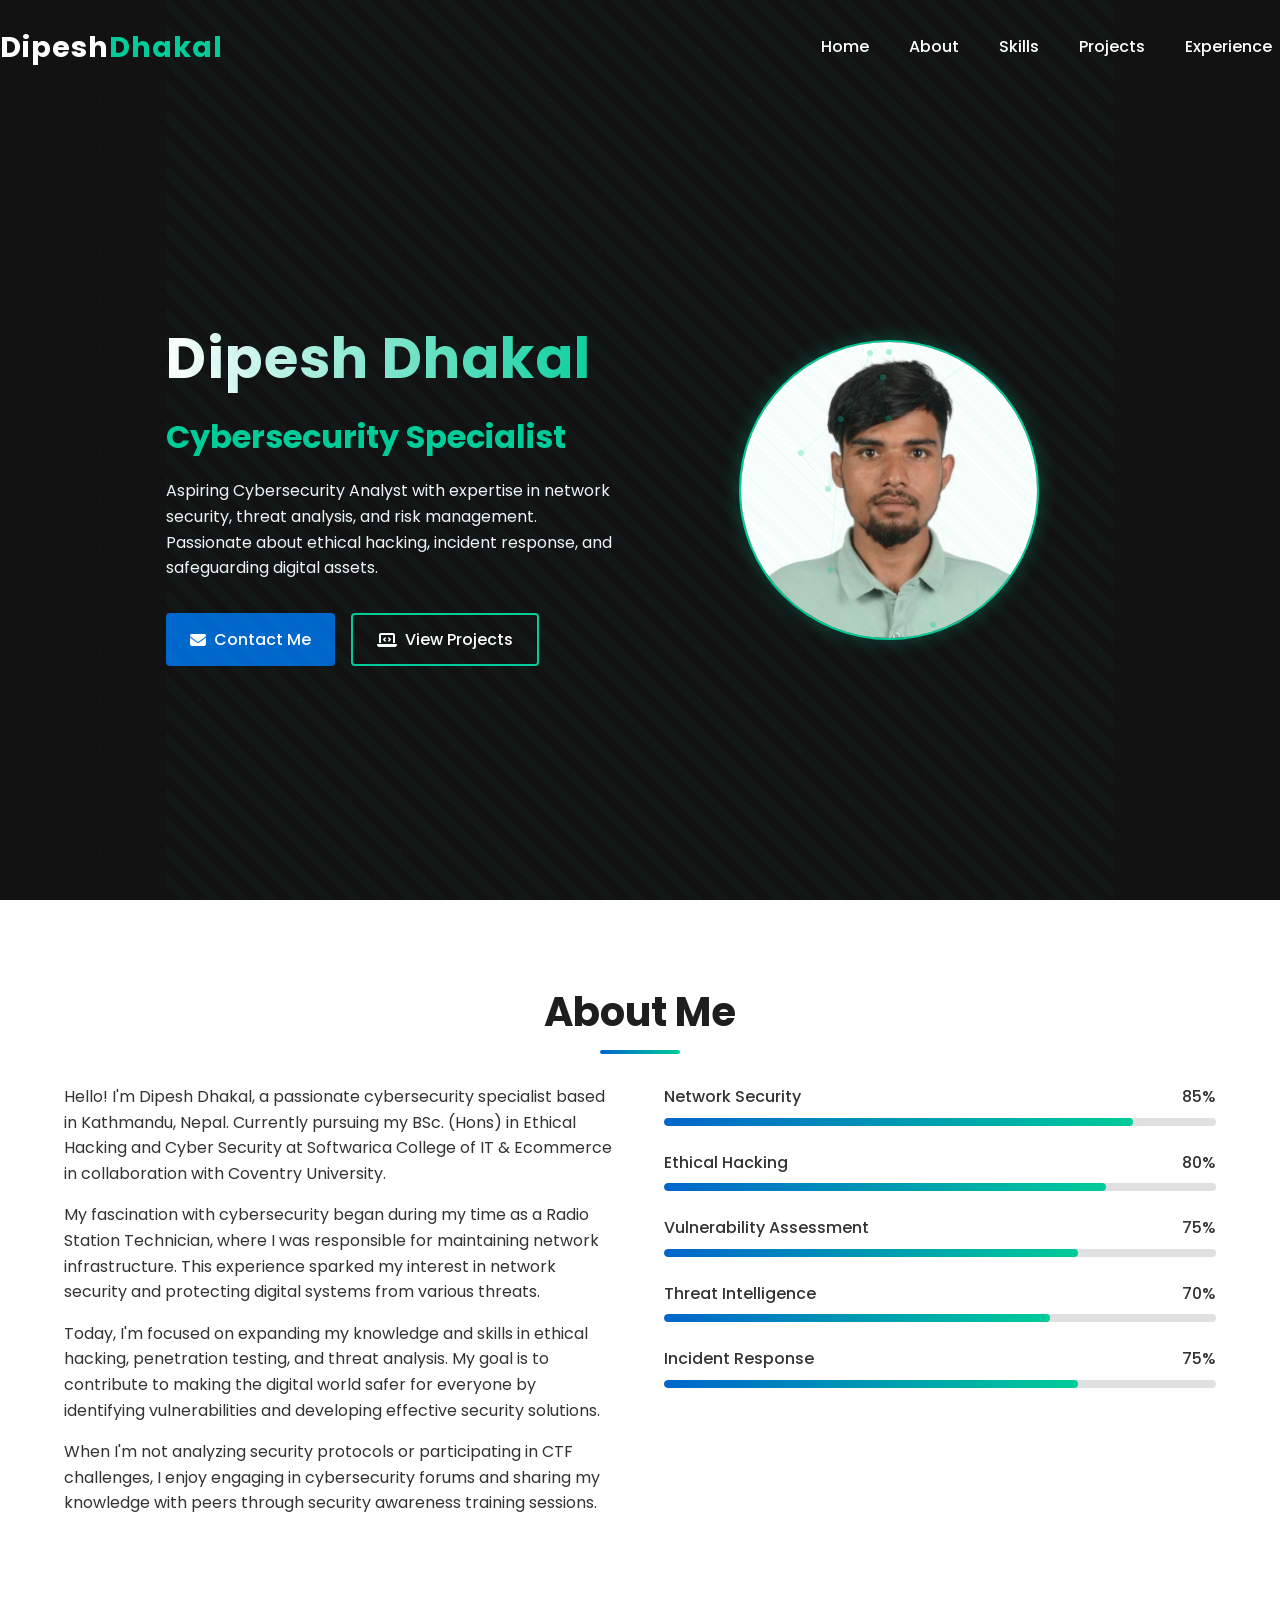
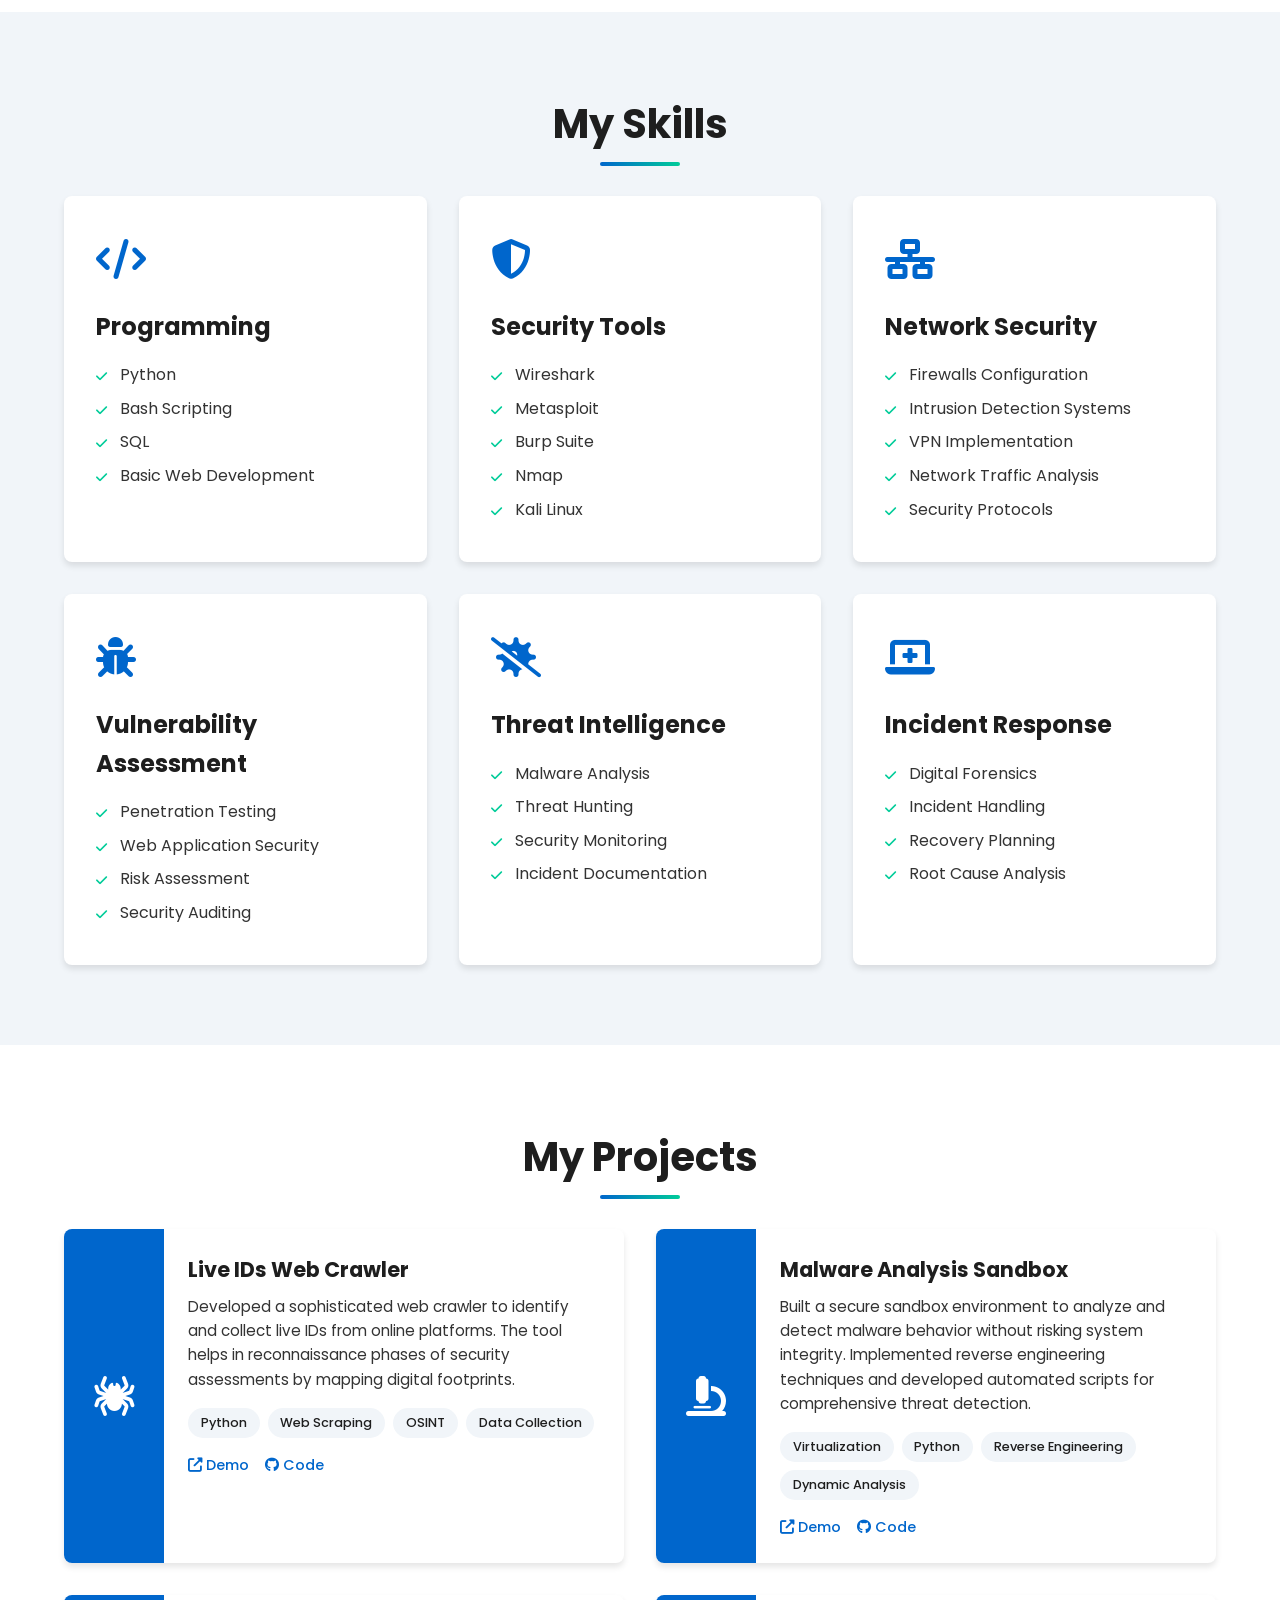
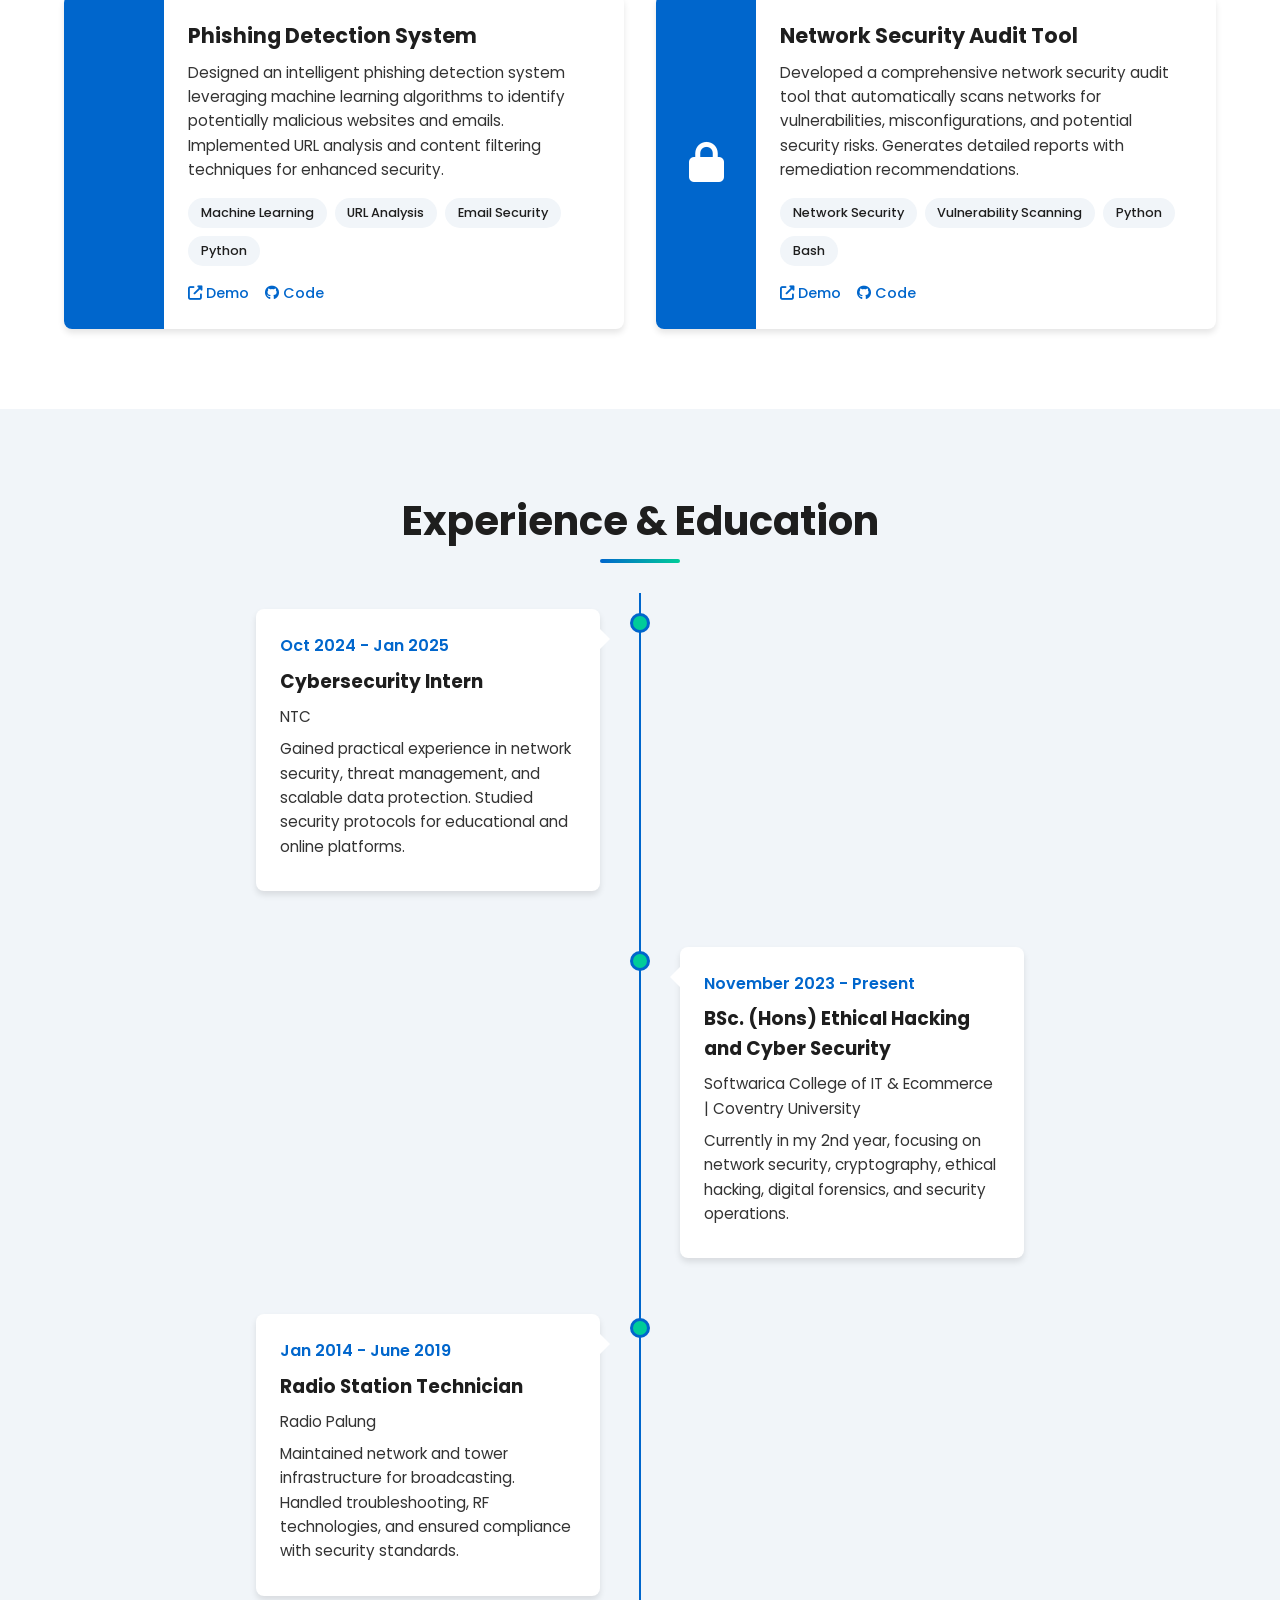
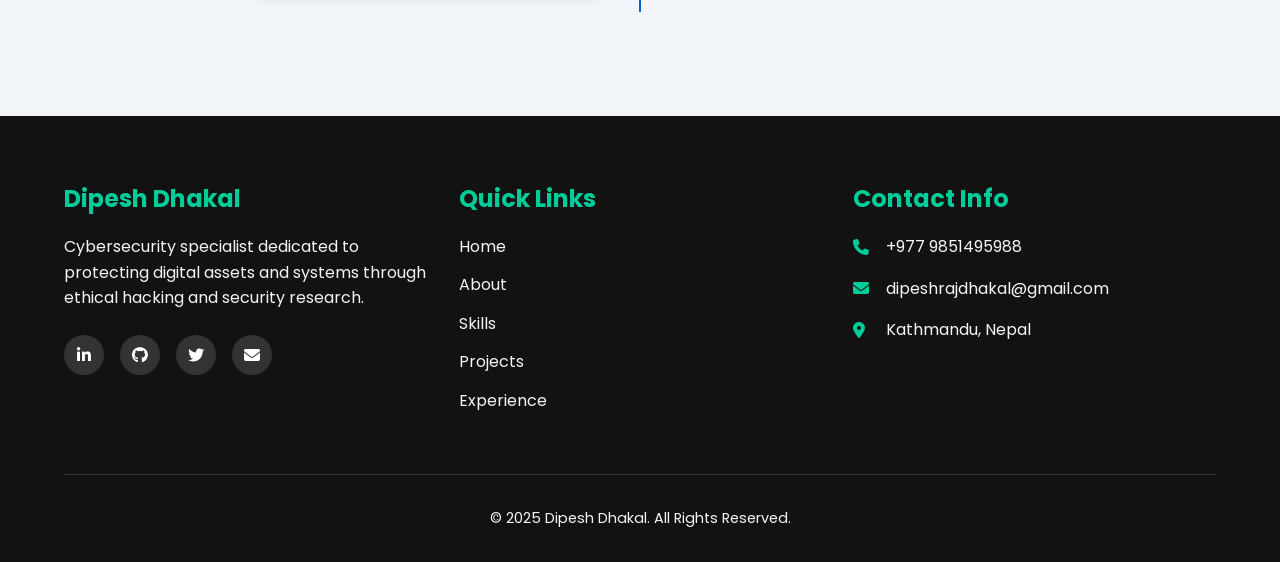
==== index.html @ 52023c2b "Update index.html" ====
<!DOCTYPE html>
<html lang="en">
<head>
    <meta charset="UTF-8">
    <meta name="viewport" content="width=device-width, initial-scale=1.0">
    <title>Dipesh Dhakal | Cybersecurity Specialist</title>
    <link rel="stylesheet" href="https://cdnjs.cloudflare.com/ajax/libs/font-awesome/6.4.0/css/all.min.css">
    <link rel="stylesheet" href="css/style.css">
    <link rel="icon"href="#" type="image/x-icon">
</head>
<body>
<header id="home">
    <div class="cyber-pattern"></div>
    <div class="container">
        <nav>
            <div class="logo">Dipesh<span>Dhakal</span></div>
            <div class="nav-links">
                <a href="#home">Home</a>
                <a href="#about">About</a>
                <a href="#skills">Skills</a>
                <a href="#projects">Projects</a>
                <a href="#experience">Experience</a>

            </div>
            <div class="hamburger">
                <i class="fas fa-bars"></i>
            </div>
        </nav>

        <div class="hero">
            <div class="hero-content">
                <h1 class="hero-title">Dipesh Dhakal</h1>
                <h2 class="hero-subtitle">Cybersecurity Specialist</h2>
                <p class="hero-text">Aspiring Cybersecurity Analyst with expertise in network security, threat analysis, and risk management. Passionate about ethical hacking, incident response, and safeguarding digital assets.</p>
                <div class="cta-buttons">
                    <a href="#contact" class="btn btn-primary">
                        <i class="fas fa-envelope"></i> Contact Me
                    </a>
                    <a href="#projects" class="btn btn-outline">
                        <i class="fas fa-laptop-code"></i> View Projects
                    </a>
                </div>
            </div>

            <div class="hero-image">
                <div class="profile-container">
                    <img src="/image/profile1.jpg" alt="Dipesh Dhakal" class="profile-img">
                    <div class="network-overlay"></div>
                </div>
            </div>
                    <div class="network-overlay"></div>
                </div>
            </div>
        </div>
    </div>
</header>

<section id="about">
    <div class="container">
        <h2 class="section-title">About Me</h2>

        <div class="about-content">
            <div class="about-text">
                <p>Hello! I'm Dipesh Dhakal, a passionate cybersecurity specialist based in Kathmandu, Nepal. Currently pursuing my BSc. (Hons) in Ethical Hacking and Cyber Security at Softwarica College of IT & Ecommerce in collaboration with Coventry University.</p>

                <p>My fascination with cybersecurity began during my time as a Radio Station Technician, where I was responsible for maintaining network infrastructure. This experience sparked my interest in network security and protecting digital systems from various threats.</p>

                <p>Today, I'm focused on expanding my knowledge and skills in ethical hacking, penetration testing, and threat analysis. My goal is to contribute to making the digital world safer for everyone by identifying vulnerabilities and developing effective security solutions.</p>

                <p>When I'm not analyzing security protocols or participating in CTF challenges, I enjoy engaging in cybersecurity forums and sharing my knowledge with peers through security awareness training sessions.</p>
            </div>

            <div class="about-stats">
                <div class="stat-item">
                    <div class="stat-title">
                        <span class="stat-name">Network Security</span>
                        <span class="stat-percentage">85%</span>
                    </div>
                    <div class="progress-bar">
                        <div class="progress" style="width: 85%;"></div>
                    </div>
                </div>

                <div class="stat-item">
                    <div class="stat-title">
                        <span class="stat-name">Ethical Hacking</span>
                        <span class="stat-percentage">80%</span>
                    </div>
                    <div class="progress-bar">
                        <div class="progress" style="width: 80%;"></div>
                    </div>
                </div>

                <div class="stat-item">
                    <div class="stat-title">
                        <span class="stat-name">Vulnerability Assessment</span>
                        <span class="stat-percentage">75%</span>
                    </div>
                    <div class="progress-bar">
                        <div class="progress" style="width: 75%;"></div>
                    </div>
                </div>

                <div class="stat-item">
                    <div class="stat-title">
                        <span class="stat-name">Threat Intelligence</span>
                        <span class="stat-percentage">70%</span>
                    </div>
                    <div class="progress-bar">
                        <div class="progress" style="width: 70%;"></div>
                    </div>
                </div>

                <div class="stat-item">
                    <div class="stat-title">
                        <span class="stat-name">Incident Response</span>
                        <span class="stat-percentage">75%</span>
                    </div>
                    <div class="progress-bar">
                        <div class="progress" style="width: 75%;"></div>
                    </div>
                </div>
            </div>
        </div>
    </div>
</section>

<section id="skills" style="background-color: #f1f5f9;">
    <div class="container">
        <h2 class="section-title">My Skills</h2>

        <div class="skills-container">
            <div class="skill-card">
                <div class="skill-icon">
                    <i class="fas fa-code"></i>
                </div>
                <h3 class="skill-title">Programming</h3>
                <ul class="skill-list">
                    <li>Python</li>
                    <li>Bash Scripting</li>
                    <li>SQL</li>
                    <li>Basic Web Development</li>
                </ul>
            </div>

            <div class="skill-card">
                <div class="skill-icon">
                    <i class="fas fa-shield-alt"></i>
                </div>
                <h3 class="skill-title">Security Tools</h3>
                <ul class="skill-list">
                    <li>Wireshark</li>
                    <li>Metasploit</li>
                    <li>Burp Suite</li>
                    <li>Nmap</li>
                    <li>Kali Linux</li>
                </ul>
            </div>

            <div class="skill-card">
                <div class="skill-icon">
                    <i class="fas fa-network-wired"></i>
                </div>
                <h3 class="skill-title">Network Security</h3>
                <ul class="skill-list">
                    <li>Firewalls Configuration</li>
                    <li>Intrusion Detection Systems</li>
                    <li>VPN Implementation</li>
                    <li>Network Traffic Analysis</li>
                    <li>Security Protocols</li>
                </ul>
            </div>

            <div class="skill-card">
                <div class="skill-icon">
                    <i class="fas fa-bug"></i>
                </div>
                <h3 class="skill-title">Vulnerability Assessment</h3>
                <ul class="skill-list">
                    <li>Penetration Testing</li>
                    <li>Web Application Security</li>
                    <li>Risk Assessment</li>
                    <li>Security Auditing</li>
                </ul>
            </div>

            <div class="skill-card">
                <div class="skill-icon">
                    <i class="fas fa-virus-slash"></i>
                </div>
                <h3 class="skill-title">Threat Intelligence</h3>
                <ul class="skill-list">
                    <li>Malware Analysis</li>
                    <li>Threat Hunting</li>
                    <li>Security Monitoring</li>
                    <li>Incident Documentation</li>
                </ul>
            </div>

            <div class="skill-card">
                <div class="skill-icon">
                    <i class="fas fa-laptop-medical"></i>
                </div>
                <h3 class="skill-title">Incident Response</h3>
                <ul class="skill-list">
                    <li>Digital Forensics</li>
                    <li>Incident Handling</li>
                    <li>Recovery Planning</li>
                    <li>Root Cause Analysis</li>
                </ul>
            </div>
        </div>
    </div>
</section>

<section id="projects">
    <div class="container">
        <h2 class="section-title">My Projects</h2>

        <div class="projects-container">
            <div class="project-card">
                <div class="project-image">
                    <i class="fas fa-spider"></i>
                </div>
                <div class="project-content">
                    <h3 class="project-title">Live IDs Web Crawler</h3>
                    <p class="project-description">Developed a sophisticated web crawler to identify and collect live IDs from online platforms. The tool helps in reconnaissance phases of security assessments by mapping digital footprints.</p>
                    <div class="project-tags">
                        <span class="tag">Python</span>
                        <span class="tag">Web Scraping</span>
                        <span class="tag">OSINT</span>
                        <span class="tag">Data Collection</span>
                    </div>
                    <div class="project-links">
                        <a href="#" class="project-link">
                            <i class="fas fa-external-link-alt"></i> Demo
                        </a>
                        <a href="#" class="project-link">
                            <i class="fab fa-github"></i> Code
                        </a>
                    </div>
                </div>
            </div>

            <div class="project-card">
                <div class="project-image">
                    <i class="fas fa-microscope"></i>
                </div>
                <div class="project-content">
                    <h3 class="project-title">Malware Analysis Sandbox</h3>
                    <p class="project-description">Built a secure sandbox environment to analyze and detect malware behavior without risking system integrity. Implemented reverse engineering techniques and developed automated scripts for comprehensive threat detection.</p>
                    <div class="project-tags">
                        <span class="tag">Virtualization</span>
                        <span class="tag">Python</span>
                        <span class="tag">Reverse Engineering</span>
                        <span class="tag">Dynamic Analysis</span>
                    </div>
                    <div class="project-links">
                        <a href="#" class="project-link">
                            <i class="fas fa-external-link-alt"></i> Demo
                        </a>
                        <a href="#" class="project-link">
                            <i class="fab fa-github"></i> Code
                        </a>
                    </div>
                </div>
            </div>

            <div class="project-card">
                <div class="project-image">
                    <i class="fas fa-fishing-hook"></i>
                </div>
                <div class="project-content">
                    <h3 class="project-title">Phishing Detection System</h3>
                    <p class="project-description">Designed an intelligent phishing detection system leveraging machine learning algorithms to identify potentially malicious websites and emails. Implemented URL analysis and content filtering techniques for enhanced security.</p>
                    <div class="project-tags">
                        <span class="tag">Machine Learning</span>
                        <span class="tag">URL Analysis</span>
                        <span class="tag">Email Security</span>
                        <span class="tag">Python</span>
                    </div>
                    <div class="project-links">
                        <a href="#" class="project-link">
                            <i class="fas fa-external-link-alt"></i> Demo
                        </a>
                        <a href="#" class="project-link">
                            <i class="fab fa-github"></i> Code
                        </a>
                    </div>
                </div>
            </div>

            <div class="project-card">
                <div class="project-image">
                    <i class="fas fa-lock"></i>
                </div>
                <div class="project-content">
                    <h3 class="project-title">Network Security Audit Tool</h3>
                    <p class="project-description">Developed a comprehensive network security audit tool that automatically scans networks for vulnerabilities, misconfigurations, and potential security risks. Generates detailed reports with remediation recommendations.</p>
                    <div class="project-tags">
                        <span class="tag">Network Security</span>
                        <span class="tag">Vulnerability Scanning</span>
                        <span class="tag">Python</span>
                        <span class="tag">Bash</span>
                    </div>
                    <div class="project-links">
                        <a href="#" class="project-link">
                            <i class="fas fa-external-link-alt"></i> Demo
                        </a>
                        <a href="#" class="project-link">
                            <i class="fab fa-github"></i> Code
                        </a>
                    </div>
                </div>
            </div>
        </div>
    </div>
</section>

<section id="experience" style="background-color: #f1f5f9;">
    <div class="container">
        <h2 class="section-title">Experience & Education</h2>

        <div class="timeline">
            <div class="timeline-item">
                <div class="timeline-dot"></div>
                <div class="timeline-content">
                    <div class="timeline-date">Oct 2024 - Jan 2025</div>
                    <h3 class="timeline-title">Cybersecurity Intern</h3>
                    <p class="timeline-description">NTC</p>
                    <p class="timeline-description">Gained practical experience in network security, threat management, and scalable data protection. Studied security protocols for educational and online platforms.</p>
                </div>
            </div>

            <div class="timeline-item">
                <div class="timeline-dot"></div>
                <div class="timeline-content">
                    <div class="timeline-date">November 2023 - Present</div>
                    <h3 class="timeline-title">BSc. (Hons) Ethical Hacking and Cyber Security</h3>
                    <p class="timeline-description">Softwarica College of IT & Ecommerce | Coventry University</p>
                    <p class="timeline-description">Currently in my 2nd year, focusing on network security, cryptography, ethical hacking, digital forensics, and security operations.</p>
                </div>
            </div>

            <div class="timeline-item">
                <div class="timeline-dot"></div>
                <div class="timeline-content">
                    <div class="timeline-date">Jan 2014 - June 2019</div>
                    <h3 class="timeline-title">Radio Station Technician</h3>
                    <p class="timeline-description">Radio Palung</p>
                    <p class="timeline-description">Maintained network and tower infrastructure for broadcasting. Handled troubleshooting, RF technologies, and ensured compliance with security standards.</p>
                </div>
            </div>
        </div>
    </div>
</section>


<footer>
    <div class="container">
        <div class="footer-content">
            <div class="footer-about">
                <h3>Dipesh Dhakal</h3>
                <p>Cybersecurity specialist dedicated to protecting digital assets and systems through ethical hacking and security research.</p>
                <div class="social-links">
                    <a href="https://www.linkedin.com/in/dipeshrajdhakal/" class="social-link" target="_blank">
                        <i class="fab fa-linkedin-in"></i>
                    </a>
                    <a href="https://github.com/R00052931D" class="social-link" target="_blank">
                        <i class="fab fa-github"></i>
                    </a>
                    <a href="https://twitter.com/" class="social-link" target="_blank">
                        <i class="fab fa-twitter"></i>
                    </a>
                    <a href="mailto:dipeshrajdhakal@gmail.com" class="social-link">
                        <i class="fas fa-envelope"></i>
                    </a>
                </div>
            </div>

            <div class="footer-links">
                <h3>Quick Links</h3>
                <ul class="footer-nav-links">
                    <li><a href="#home">Home</a></li>
                    <li><a href="#about">About</a></li>
                    <li><a href="#skills">Skills</a></li>
                    <li><a href="#projects">Projects</a></li>
                    <li><a href="#experience">Experience</a></li>
                </ul>
            </div>

            <div class="footer-contact">
                <h3>Contact Info</h3>
                <ul class="contact-info">
                    <li>
                        <i class="fas fa-phone"></i> +977 9851495988
                    </li>
                    <li>
                        <i class="fas fa-envelope"></i> dipeshrajdhakal@gmail.com
                    </li>
                    <li>
                        <i class="fas fa-map-marker-alt"></i> Kathmandu, Nepal
                    </li>
                </ul>
            </div>
        </div>

        <div class="copyright">
            <p>&copy; 2025 Dipesh Dhakal. All Rights Reserved.</p>
        </div>
    </div>
</footer>

<a href="#home" class="scroll-to-top">
    <i class="fas fa-arrow-up"></i>
</a>

<script src="js/script.js"></script>
</body>
</html>
---- css/style.css ----
/* Global Styles */
@import url('https://fonts.googleapis.com/css2?family=Poppins:wght@300;400;500;600;700&family=Roboto+Mono:wght@400;500&display=swap');

:root {
    --primary-color: #0066cc;
    --secondary-color: #00cc99;
    --accent-color: #ff6600;
    --dark-bg: #121212;
    --dark-grey: #1e1e1e;
    --medium-grey: #333333;
    --light-grey: #f1f5f9;
    --white: #ffffff;
    --text-dark: #333333;
    --text-light: #f1f5f9;
    --shadow: 0 4px 6px rgba(0, 0, 0, 0.1);
    --transition: all 0.3s ease;
}

* {
    margin: 0;
    padding: 0;
    box-sizing: border-box;
}

html {
    scroll-behavior: smooth;
    font-size: 16px;
}

body {
    font-family: 'Poppins', sans-serif;
    line-height: 1.6;
    color: var(--text-dark);
    background-color: var(--white);
}

a {
    text-decoration: none;
    color: inherit;
    transition: var(--transition);
}

ul {
    list-style: none;
}

img {
    max-width: 100%;
    height: auto;
}

.container {
    max-width: 1200px;
    margin: 0 auto;
    padding: 0 1.5rem;
}

.section-title {
    text-align: center;
    font-size: 2.5rem;
    margin-bottom: 2.5rem;
    position: relative;
    color: var(--dark-grey);
}

.section-title::after {
    content: '';
    position: absolute;
    bottom: -10px;
    left: 50%;
    transform: translateX(-50%);
    width: 80px;
    height: 4px;
    background: linear-gradient(to right, var(--primary-color), var(--secondary-color));
    border-radius: 2px;
}

section {
    padding: 5rem 0;
}

/* Header & Navigation */
header {
    position: relative;
    background-color: var(--dark-bg);
    color: var(--white);
    min-height: 100vh;
    display: flex;
    align-items: center;
    overflow: hidden;
}

.cyber-pattern {
    position: absolute;
    top: 0;
    left: 0;
    width: 100%;
    height: 100%;
    background-image:
            radial-gradient(var(--primary-color) 1px, transparent 1px),
            radial-gradient(var(--secondary-color) 1px, transparent 1px);
    background-size: 50px 50px;
    background-position: 0 0, 25px 25px;
    opacity: 0.05;
    z-index: 1;
}

nav {
    display: flex;
    justify-content: space-between;
    align-items: center;
    padding: 1.5rem 0;
    position: absolute;
    top: 0;
    left: 0;
    width: 100%;
    z-index: 10;
}

.logo {
    font-size: 1.8rem;
    font-weight: 700;
    color: var(--white);
    letter-spacing: 1px;
}

.logo span {
    color: var(--secondary-color);
}

.nav-links {
    display: flex;
    gap: 1.5rem;
}

.nav-links a {
    color: var(--white);
    font-weight: 500;
    padding: 0.5rem;
    position: relative;
}

.nav-links a::after {
    content: '';
    position: absolute;
    bottom: 0;
    left: 0;
    width: 0;
    height: 2px;
    background-color: var(--secondary-color);
    transition: width 0.3s ease;
}

.nav-links a:hover::after {
    width: 100%;
}

.hamburger {
    display: none;
    font-size: 1.5rem;
    cursor: pointer;
}

/* Hero Section */
.hero {
    display: flex;
    justify-content: space-between;
    align-items: center;
    height: 100vh;
    padding-top: 80px;
    position: relative;
    z-index: 2;
}

.hero-content {
    flex: 1;
    padding-right: 3rem;
}

.hero-title {
    font-size: 3.5rem;
    margin-bottom: 0.5rem;
    font-weight: 700;
    letter-spacing: 1px;
    background: linear-gradient(to right, var(--white), var(--secondary-color));
    -webkit-background-clip: text;
    background-clip: text;
    color: transparent;
}

.hero-subtitle {
    font-size: 2rem;
    margin-bottom: 1rem;
    color: var(--secondary-color);
}

.hero-text {
    margin-bottom: 2rem;
    max-width: 600px;
    color: var(--light-grey);
}

.cta-buttons {
    display: flex;
    gap: 1rem;
    margin-top: 2rem;
}

.btn {
    display: inline-flex;
    align-items: center;
    padding: 0.75rem 1.5rem;
    border-radius: 4px;
    font-weight: 500;
    cursor: pointer;
    transition: var(--transition);
}

.btn i {
    margin-right: 0.5rem;
}

.btn-primary {
    background-color: var(--primary-color);
    color: var(--white);
    border: none;
}

.btn-primary:hover {
    background-color: #0055aa;
    transform: translateY(-2px);
    box-shadow: var(--shadow);
}

.btn-outline {
    background-color: transparent;
    color: var(--white);
    border: 2px solid var(--secondary-color);
}

.btn-outline:hover {
    background-color: var(--secondary-color);
    color: var(--dark-bg);
    transform: translateY(-2px);
    box-shadow: var(--shadow);
}

.hero-image {
    flex: 1;
    display: flex;
    justify-content: center;
    align-items: center;
}

.profile-container {
    position: relative;
    width: 300px;
    height: 300px;
    border-radius: 50%;
    background-color: var(--medium-grey);
    display: flex;
    justify-content: center;
    align-items: center;
    overflow: hidden;
    border: 2px solid var(--secondary-color);
    box-shadow: 0 0 20px rgba(0, 204, 153, 0.3);
}

.profile-img {
    width: 100%;
    height: 100%;
    object-fit: cover;
}

.network-overlay {
    position: absolute;
    top: 0;
    left: 0;
    width: 100%;
    height: 100%;
    background-image: repeating-linear-gradient(
            45deg,
            transparent,
            transparent 10px,
            rgba(0, 204, 153, 0.1) 10px,
            rgba(0, 204, 153, 0.1) 20px
    );
    opacity: 0.3;
}

/* About Section */
.about-content {
    display: flex;
    flex-wrap: wrap;
    gap: 3rem;
}

.about-text {
    flex: 1;
    min-width: 300px;
}

.about-text p {
    margin-bottom: 1rem;
}

.about-stats {
    flex: 1;
    min-width: 300px;
}

.stat-item {
    margin-bottom: 1.5rem;
}

.stat-title {
    display: flex;
    justify-content: space-between;
    margin-bottom: 0.5rem;
    font-weight: 500;
}

.progress-bar {
    height: 8px;
    background-color: #e0e0e0;
    border-radius: 4px;
    overflow: hidden;
}

.progress {
    height: 100%;
    background: linear-gradient(to right, var(--primary-color), var(--secondary-color));
    border-radius: 4px;
    transition: width 1s ease-in-out;
}

/* Skills Section */
.skills-container {
    display: grid;
    grid-template-columns: repeat(auto-fill, minmax(300px, 1fr));
    gap: 2rem;
}

.skill-card {
    background-color: var(--white);
    padding: 2rem;
    border-radius: 8px;
    box-shadow: var(--shadow);
    transition: var(--transition);
}

.skill-card:hover {
    transform: translateY(-5px);
    box-shadow: 0 8px 15px rgba(0, 0, 0, 0.1);
}

.skill-icon {
    font-size: 2.5rem;
    color: var(--primary-color);
    margin-bottom: 1rem;
}

.skill-title {
    font-size: 1.5rem;
    margin-bottom: 1rem;
    color: var(--dark-grey);
}

.skill-list li {
    margin-bottom: 0.5rem;
    position: relative;
    padding-left: 1.5rem;
}

.skill-list li::before {
    content: "\f00c";
    font-family: 'Font Awesome 5 Free';
    font-weight: 900;
    font-size: 0.8rem;
    color: var(--secondary-color);
    position: absolute;
    left: 0;
    top: 5px;
}

/* Projects Section */
.projects-container {
    display: grid;
    grid-template-columns: repeat(auto-fill, minmax(450px, 1fr));
    gap: 2rem;
}

.project-card {
    background-color: var(--white);
    border-radius: 8px;
    overflow: hidden;
    box-shadow: var(--shadow);
    display: flex;
    transition: var(--transition);
}

.project-card:hover {
    transform: translateY(-5px);
    box-shadow: 0 8px 15px rgba(0, 0, 0, 0.1);
}

.project-image {
    flex: 0 0 100px;
    background-color: var(--primary-color);
    color: var(--white);
    display: flex;
    align-items: center;
    justify-content: center;
    font-size: 2.5rem;
}

.project-content {
    flex: 1;
    padding: 1.5rem;
}

.project-title {
    font-size: 1.3rem;
    margin-bottom: 0.5rem;
    color: var(--dark-grey);
}

.project-description {
    margin-bottom: 1rem;
    font-size: 0.95rem;
}

.project-tags {
    display: flex;
    flex-wrap: wrap;
    gap: 0.5rem;
    margin-bottom: 1rem;
}

.tag {
    background-color: var(--light-grey);
    padding: 0.3rem 0.8rem;
    border-radius: 20px;
    font-size: 0.8rem;
    font-weight: 500;
    color: var(--dark-grey);
}

.project-links {
    display: flex;
    gap: 1rem;
}

.project-link {
    font-weight: 500;
    color: var(--primary-color);
    font-size: 0.9rem;
}

.project-link:hover {
    color: var(--secondary-color);
}

/* Experience & Timeline */
.timeline {
    position: relative;
    max-width: 800px;
    margin: 0 auto;
}

.timeline::before {
    content: '';
    position: absolute;
    width: 2px;
    background-color: var(--primary-color);
    top: 0;
    bottom: 0;
    left: 50%;
    transform: translateX(-50%);
}

.timeline-item {
    padding: 1rem;
    position: relative;
    width: 50%;
    margin-bottom: 1.5rem;
}

.timeline-item:nth-child(odd) {
    left: 0;
    padding-right: 2.5rem;
}

.timeline-item:nth-child(even) {
    left: 50%;
    padding-left: 2.5rem;
}

.timeline-dot {
    position: absolute;
    width: 20px;
    height: 20px;
    border-radius: 50%;
    background-color: var(--secondary-color);
    top: 20px;
    border: 3px solid var(--primary-color);
    z-index: 1;
}

.timeline-item:nth-child(odd) .timeline-dot {
    right: -10px;
}

.timeline-item:nth-child(even) .timeline-dot {
    left: -10px;
}

.timeline-content {
    background-color: var(--white);
    padding: 1.5rem;
    border-radius: 8px;
    box-shadow: var(--shadow);
    position: relative;
}

.timeline-item:nth-child(odd) .timeline-content::after {
    content: '';
    position: absolute;
    right: -10px;
    top: 20px;
    width: 0;
    height: 0;
    border-top: 10px solid transparent;
    border-bottom: 10px solid transparent;
    border-left: 10px solid var(--white);
}

.timeline-item:nth-child(even) .timeline-content::after {
    content: '';
    position: absolute;
    left: -10px;
    top: 20px;
    width: 0;
    height: 0;
    border-top: 10px solid transparent;
    border-bottom: 10px solid transparent;
    border-right: 10px solid var(--white);
}

.timeline-date {
    font-weight: 600;
    color: var(--primary-color);
    margin-bottom: 0.5rem;
}

.timeline-title {
    margin-bottom: 0.5rem;
    color: var(--dark-grey);
}

.timeline-description {
    margin-bottom: 0.5rem;
    font-size: 0.95rem;
}

/* Certificates Section */
.certificate-container {
    display: grid;
    grid-template-columns: repeat(auto-fill, minmax(250px, 1fr));
    gap: 2rem;
}

.certificate-card {
    background-color: var(--white);
    border-radius: 8px;
    padding: 1.5rem;
    box-shadow: var(--shadow);
    text-align: center;
    transition: var(--transition);
}

.certificate-card:hover {
    transform: translateY(-5px);
    box-shadow: 0 8px 15px rgba(0, 0, 0, 0.1);
}

.certificate-image {
    font-size: 3rem;
    color: var(--primary-color);
    margin-bottom: 1rem;
}

.certificate-title {
    font-size: 1.2rem;
    margin-bottom: 0.5rem;
    color: var(--dark-grey);
}

.certificate-issuer {
    font-size: 0.9rem;
    margin-bottom: 0.3rem;
    color: var(--medium-grey);
}

.certificate-date {
    font-size: 0.85rem;
    color: var(--primary-color);
    font-weight: 500;
}

/* Contact Section */
.contact-form {
    max-width: 700px;
    margin: 0 auto;
}

.form-group {
    margin-bottom: 1.5rem;
}

.form-label {
    display: block;
    margin-bottom: 0.5rem;
    font-weight: 500;
}

.form-input {
    width: 100%;
    padding: 0.8rem 1rem;
    border: 1px solid #e0e0e0;
    border-radius: 4px;
    transition: var(--transition);
    font-family: inherit;
}

.form-input:focus {
    outline: none;
    border-color: var(--primary-color);
    box-shadow: 0 0 0 2px rgba(0, 102, 204, 0.2);
}

textarea.form-input {
    min-height: 150px;
    resize: vertical;
}

.btn-submit {
    background-color: var(--primary-color);
    color: var(--white);
    padding: 0.8rem 1.5rem;
    border: none;
    border-radius: 4px;
    font-weight: 500;
    cursor: pointer;
    transition: var(--transition);
    font-family: inherit;
    font-size: 1rem;
    display: block;
    width: 100%;
}

.btn-submit:hover {
    background-color: #0055aa;
    transform: translateY(-2px);
    box-shadow: var(--shadow);
}

/* Footer */
footer {
    background-color: var(--dark-bg);
    color: var(--white);
    padding: 4rem 0 2rem;
}

.footer-content {
    display: flex;
    flex-wrap: wrap;
    justify-content: space-between;
    gap: 2rem;
    margin-bottom: 3rem;
}

.footer-about {
    flex: 1;
    min-width: 250px;
}

.footer-about h3 {
    font-size: 1.5rem;
    margin-bottom: 1rem;
    color: var(--secondary-color);
}

.footer-about p {
    margin-bottom: 1.5rem;
    color: var(--light-grey);
}

.social-links {
    display: flex;
    gap: 1rem;
}

.social-link {
    display: flex;
    align-items: center;
    justify-content: center;
    width: 40px;
    height: 40px;
    background-color: var(--medium-grey);
    border-radius: 50%;
    color: var(--white);
    transition: var(--transition);
}

.social-link:hover {
    background-color: var(--primary-color);
    transform: translateY(-3px);
}

.footer-links {
    flex: 1;
    min-width: 250px;
}

.footer-links h3 {
    font-size: 1.5rem;
    margin-bottom: 1rem;
    color: var(--secondary-color);
}

.footer-nav-links li {
    margin-bottom: 0.8rem;
}

.footer-nav-links a {
    color: var(--light-grey);
    transition: var(--transition);
}

.footer-nav-links a:hover {
    color: var(--secondary-color);
    padding-left: 5px;
}

.footer-contact {
    flex: 1;
    min-width: 250px;
}

.footer-contact h3 {
    font-size: 1.5rem;
    margin-bottom: 1rem;
    color: var(--secondary-color);
}

.contact-info li {
    margin-bottom: 1rem;
    display: flex;
    align-items: center;
    color: var(--light-grey);
}

.contact-info i {
    width: 25px;
    color: var(--secondary-color);
    margin-right: 0.5rem;
}

.copyright {
    text-align: center;
    padding-top: 2rem;
    border-top: 1px solid var(--medium-grey);
    color: var(--light-grey);
    font-size: 0.9rem;
}

/* Scroll to Top Button */
.scroll-to-top {
    position: fixed;
    bottom: 30px;
    right: 30px;
    width: 50px;
    height: 50px;
    background-color: var(--primary-color);
    color: var(--white);
    border-radius: 50%;
    display: flex;
    justify-content: center;
    align-items: center;
    font-size: 1.2rem;
    cursor: pointer;
    z-index: 99;
    opacity: 0;
    visibility: hidden;
    transition: var(--transition);
    box-shadow: 0 2px 10px rgba(0, 0, 0, 0.15);
}

.scroll-to-top.show {
    opacity: 1;
    visibility: visible;
}

.scroll-to-top:hover {
    background-color: var(--secondary-color);
    transform: translateY(-5px);
}

/* Responsive Design */
@media screen and (max-width: 1024px) {
    .hero {
        flex-direction: column;
        text-align: center;
        gap: 3rem;
    }

    .hero-content {
        padding-right: 0;
    }

    .hero-text {
        margin: 0 auto 2rem;
    }

    .cta-buttons {
        justify-content: center;
    }

    .projects-container {
        grid-template-columns: repeat(auto-fill, minmax(350px, 1fr));
    }
}

@media screen and (max-width: 768px) {
    .nav-links {
        display: none;
    }

    .hamburger {
        display: block;
    }

    /* Responsive menu would require JavaScript */

    .timeline::before {
        left: 20px;
    }

    .timeline-item {
        width: 100%;
        padding-left: 50px;
    }

    .timeline-item:nth-child(even) {
        left: 0;
    }

    .timeline-dot {
        left: 10px;
    }

    .timeline-item:nth-child(odd) .timeline-dot {
        right: auto;
        left: 10px;
    }

    .timeline-item:nth-child(even) .timeline-content::after,
    .timeline-item:nth-child(odd) .timeline-content::after {
        left: -10px;
        border-right: 10px solid var(--white);
        border-left: none;
    }
}

@media screen and (max-width: 500px) {
    .section-title {
        font-size: 2rem;
    }

    .hero-title {
        font-size: 2.5rem;
    }

    .hero-subtitle {
        font-size: 1.5rem;
    }

    .projects-container {
        grid-template-columns: 1fr;
    }

    .project-card {
        flex-direction: column;
    }

    .project-image {
        height: 100px;
    }

    .footer-content {
        flex-direction: column;
    }
}
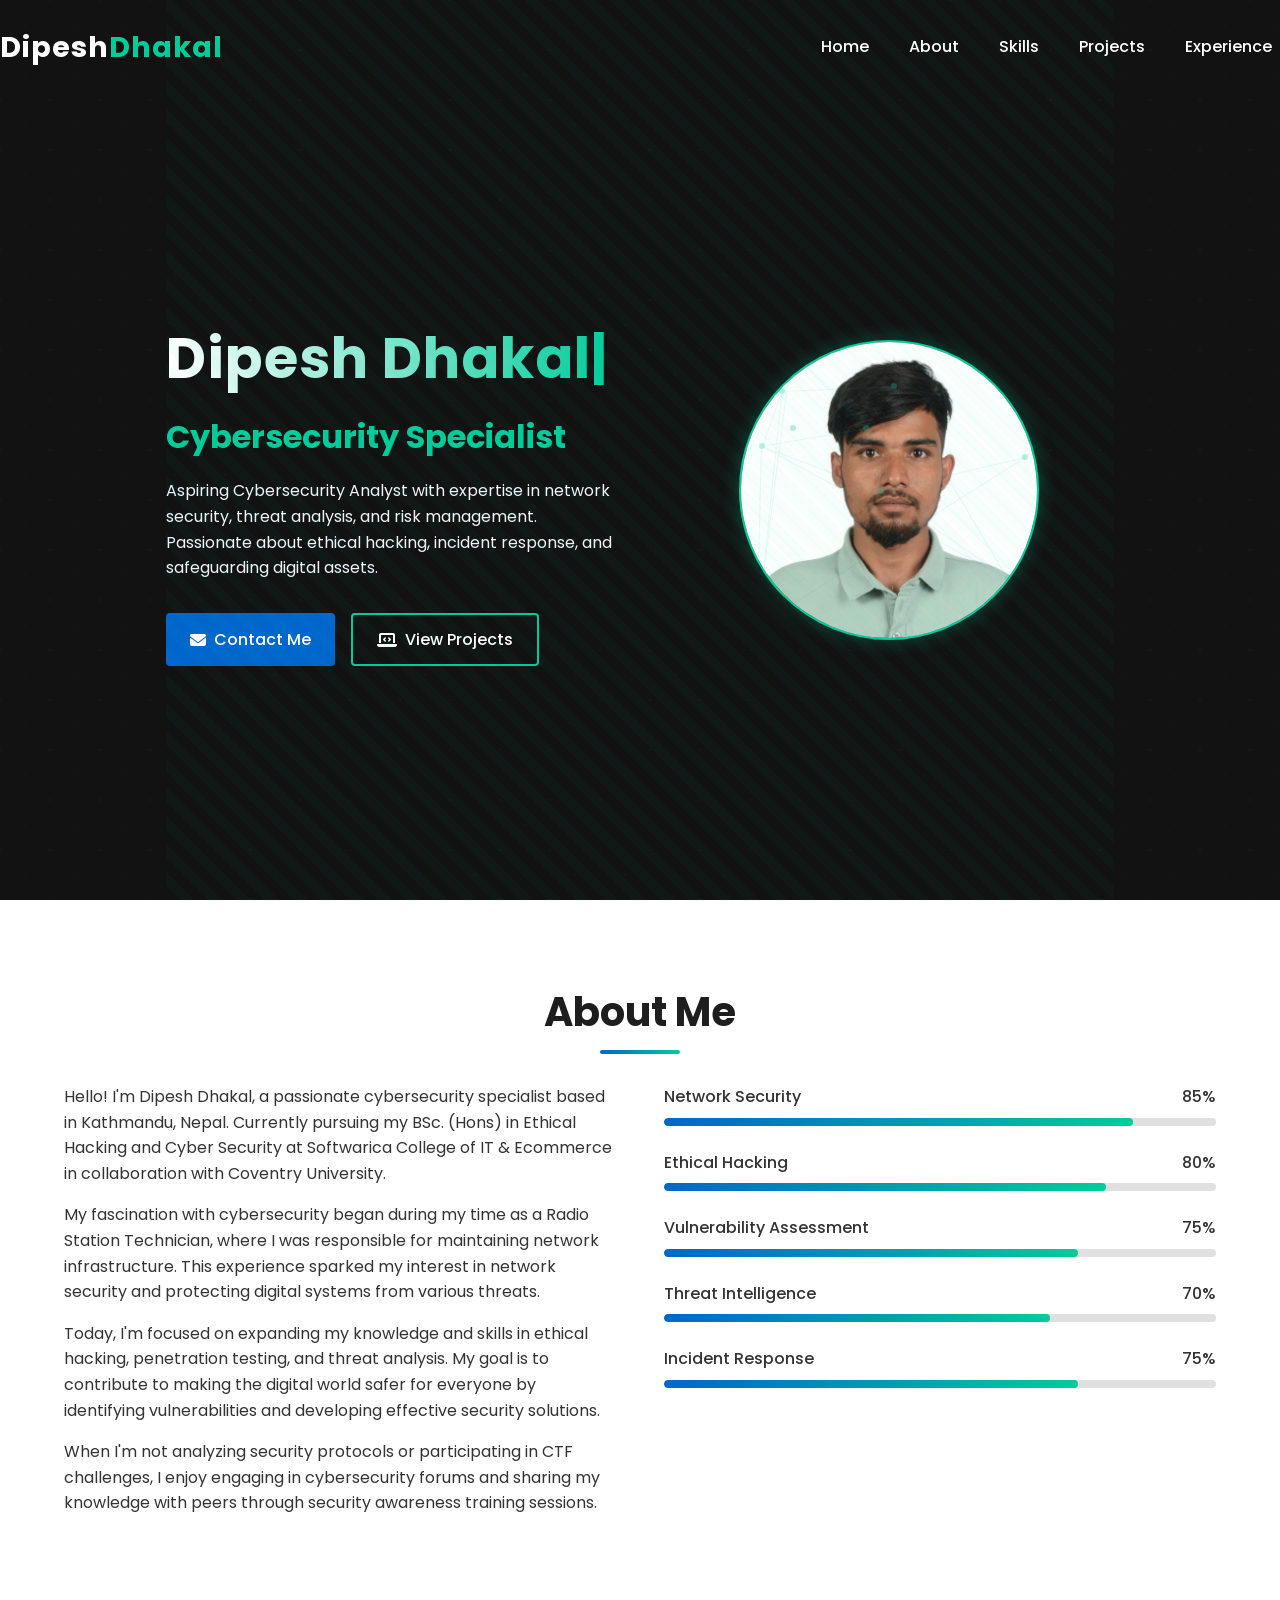
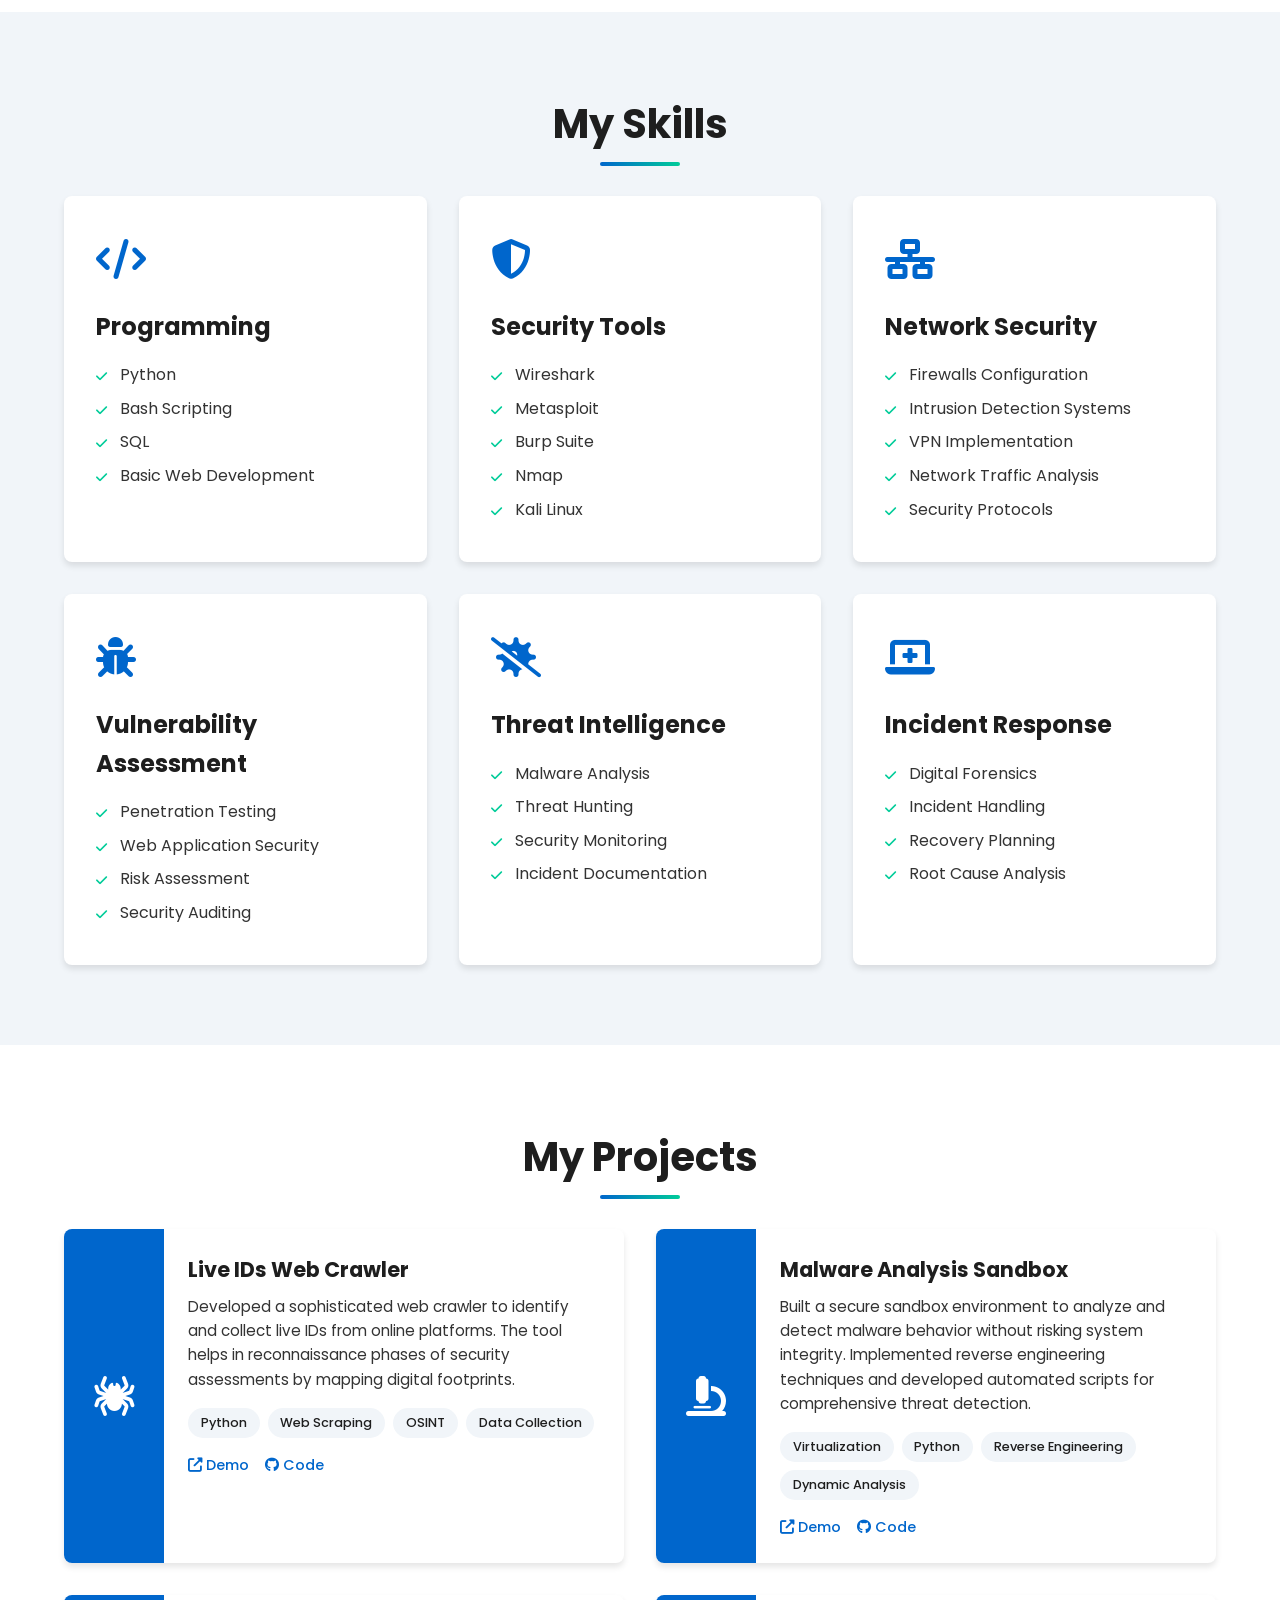
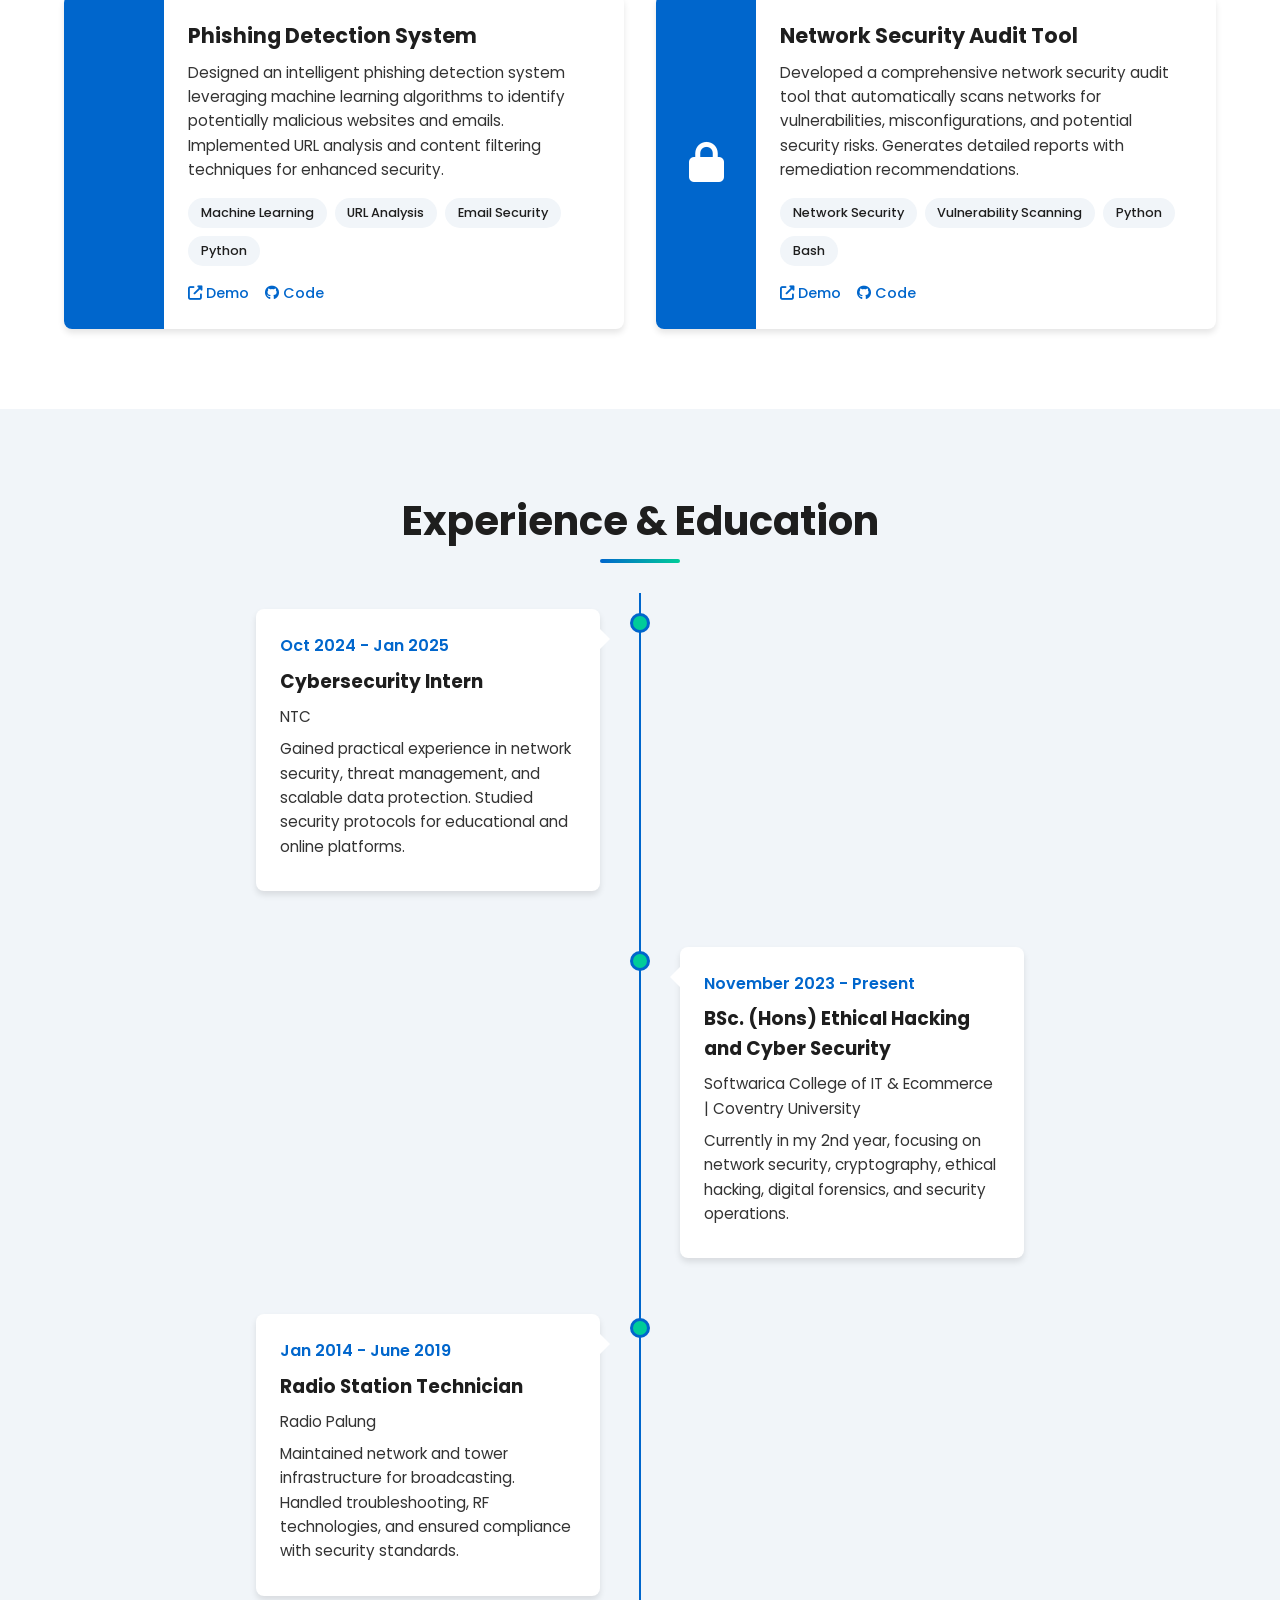
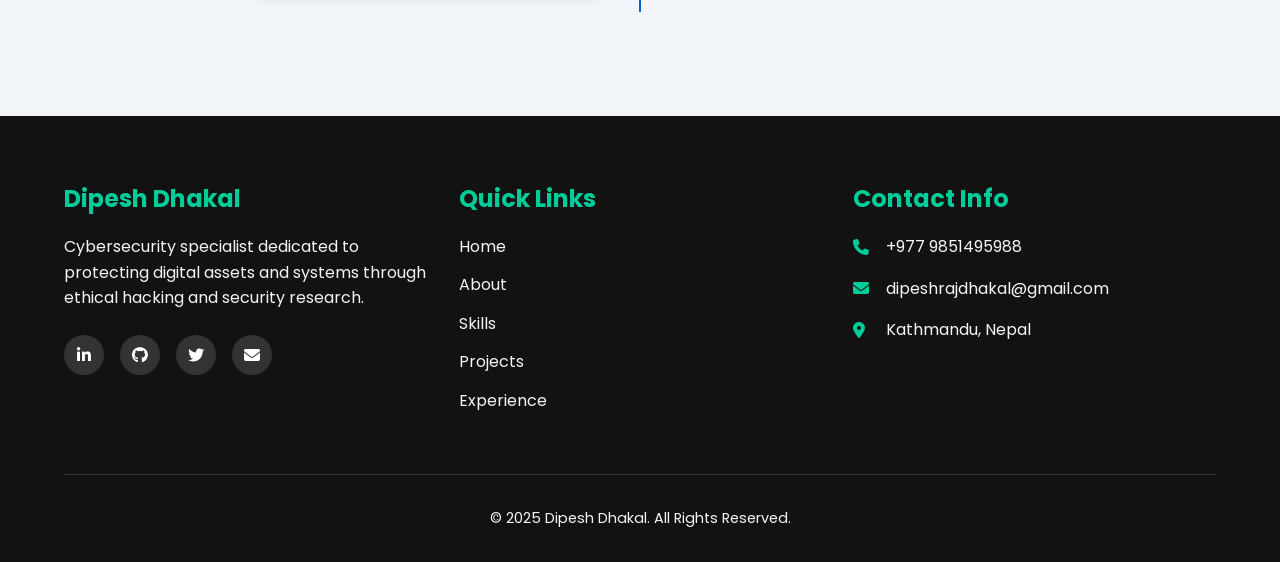
==== commit 7cf2c5e3: "Update index.html" ====
--- a/index.html
+++ b/index.html
@@ -6,7 +6,7 @@
     <title>Dipesh Dhakal | Cybersecurity Specialist</title>
     <link rel="stylesheet" href="https://cdnjs.cloudflare.com/ajax/libs/font-awesome/6.4.0/css/all.min.css">
     <link rel="stylesheet" href="css/style.css">
-    <link rel="icon"href="#" type="image/x-icon">
+    <link rel="icon"href="image/final.ico" type="image/x-icon">
 </head>
 <body>
 <header id="home">
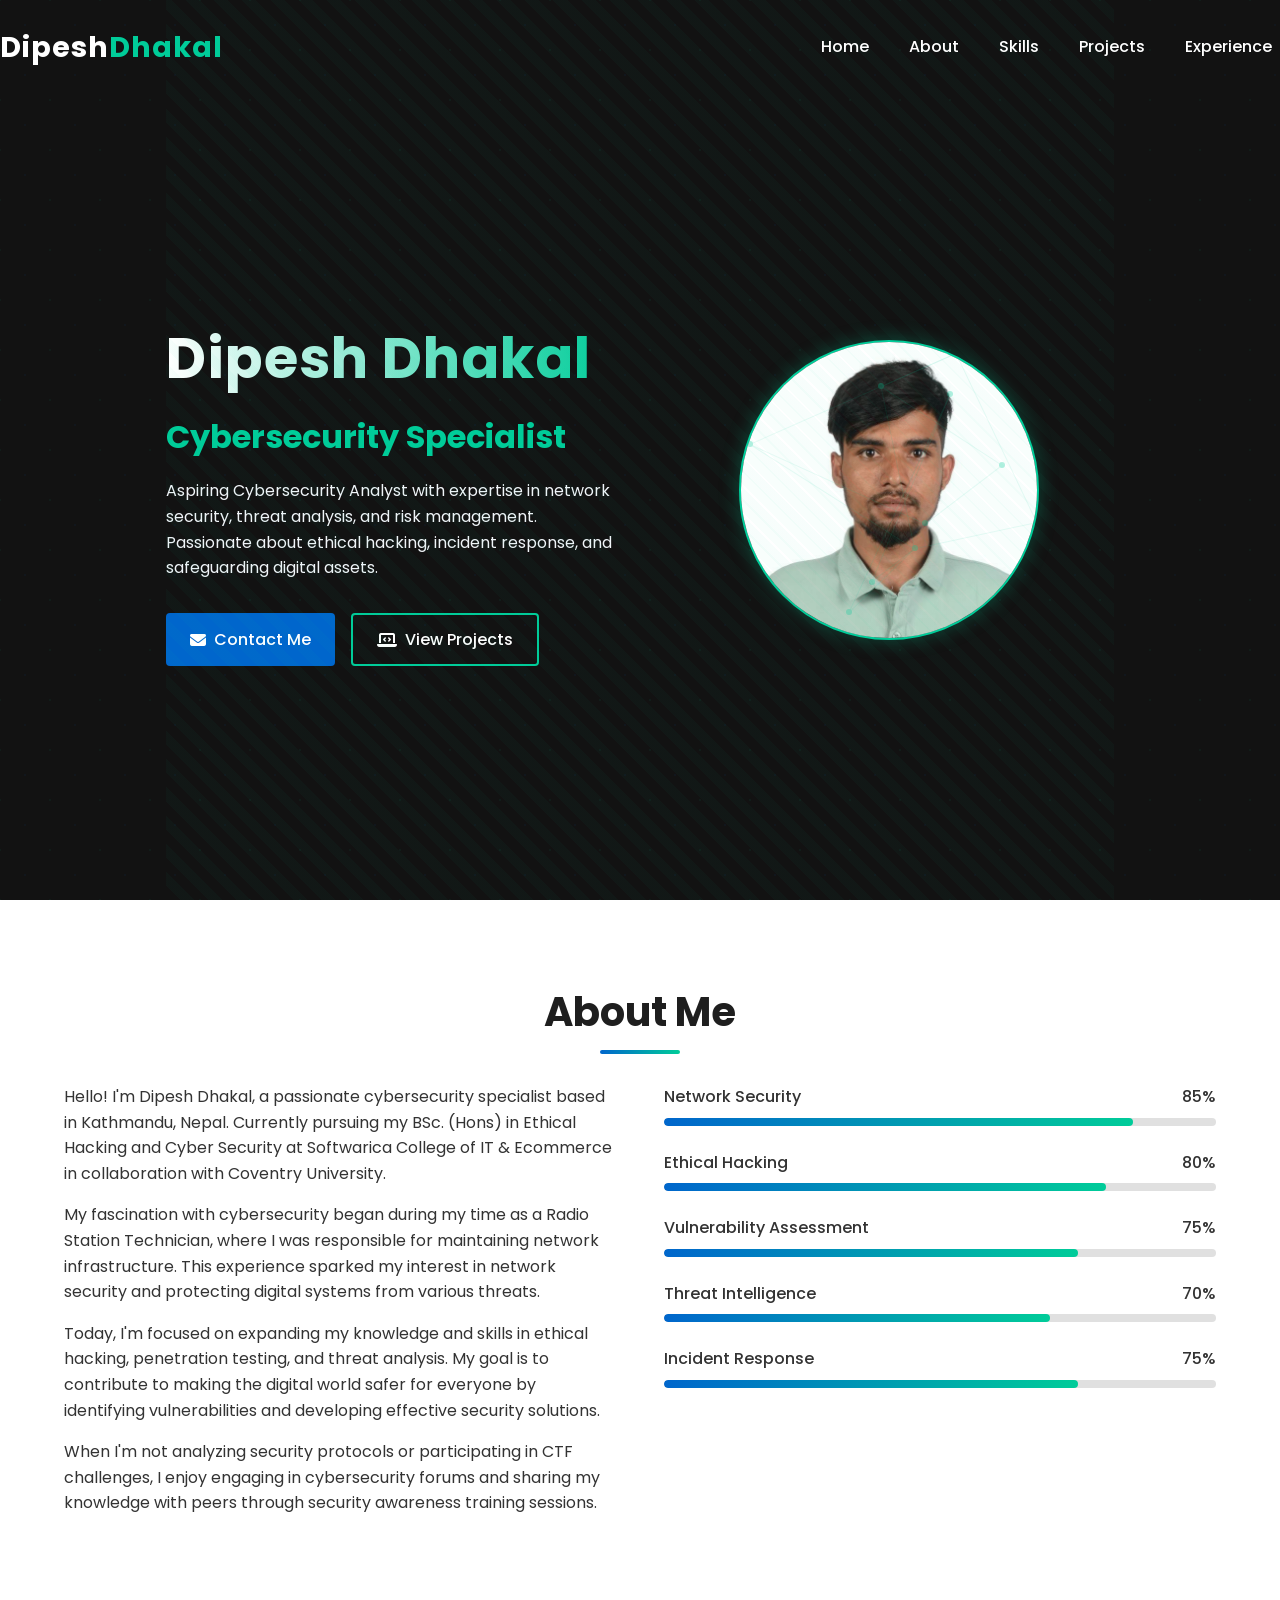
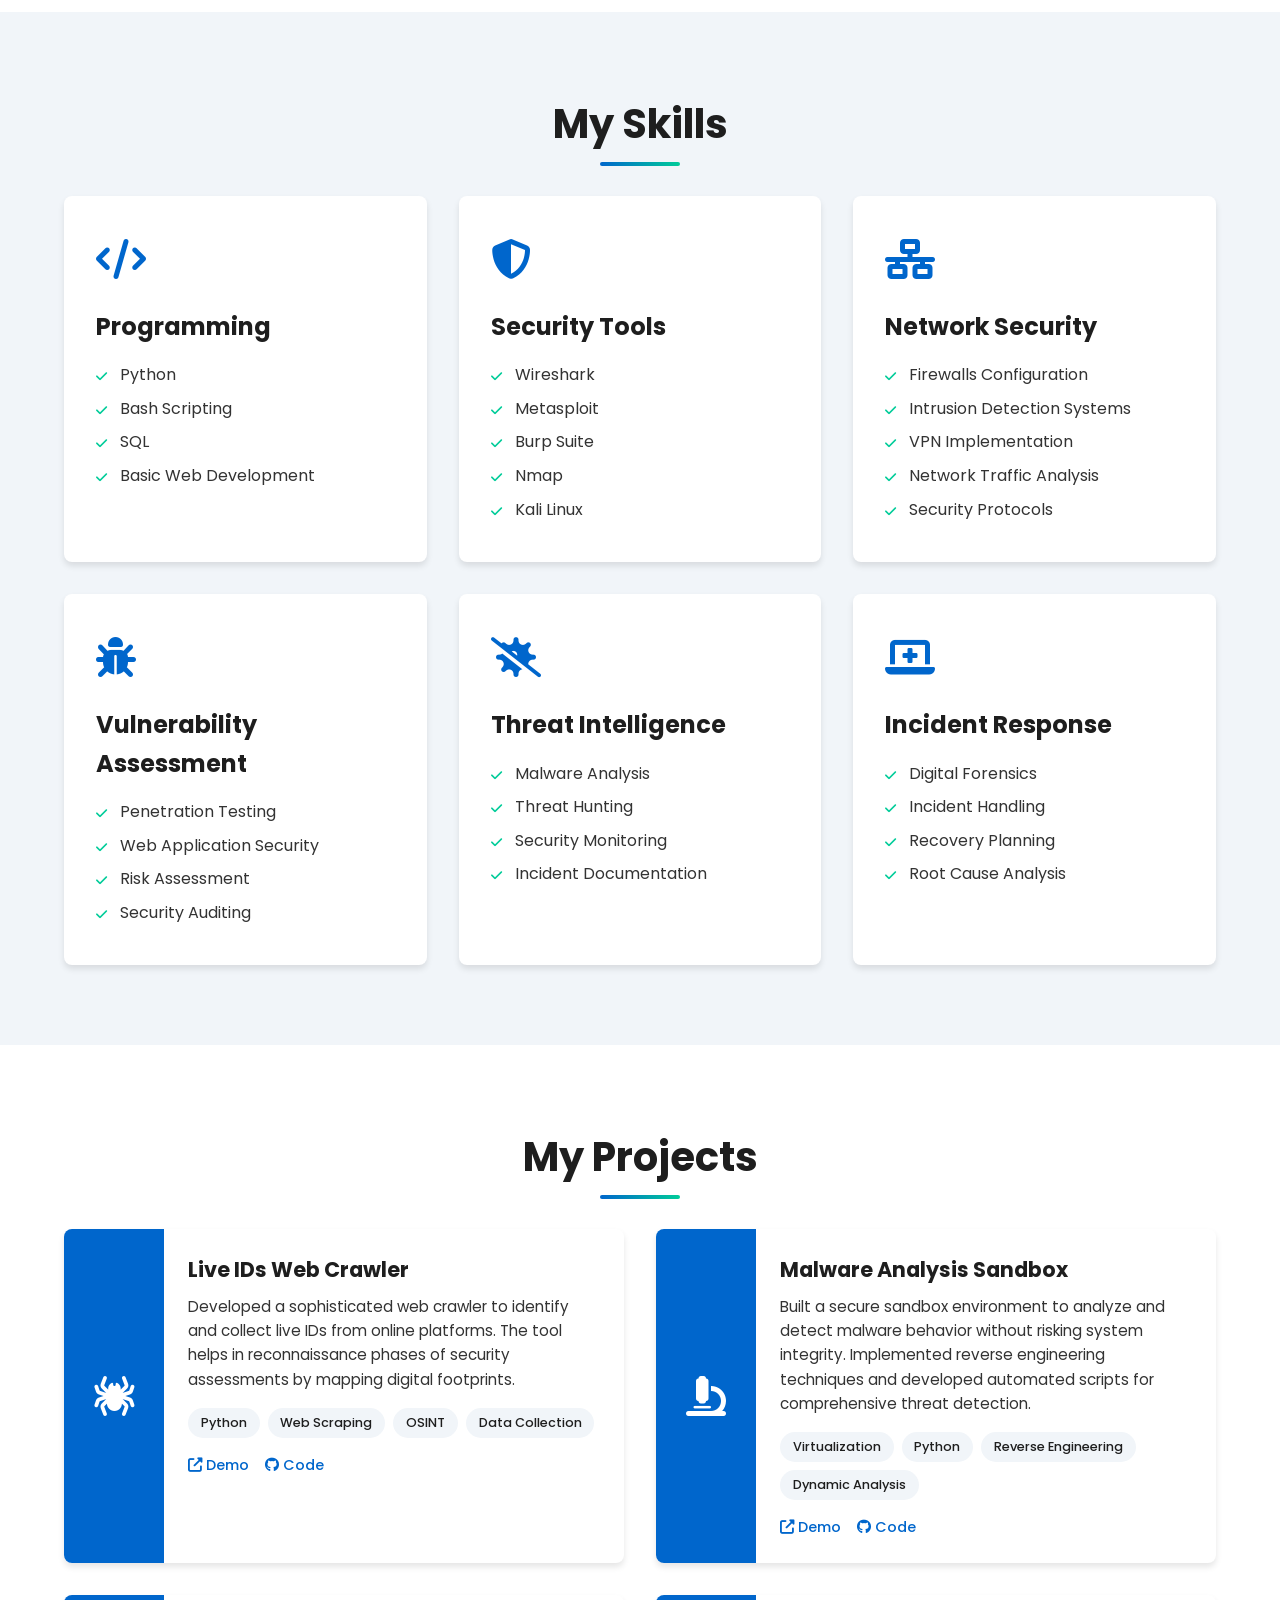
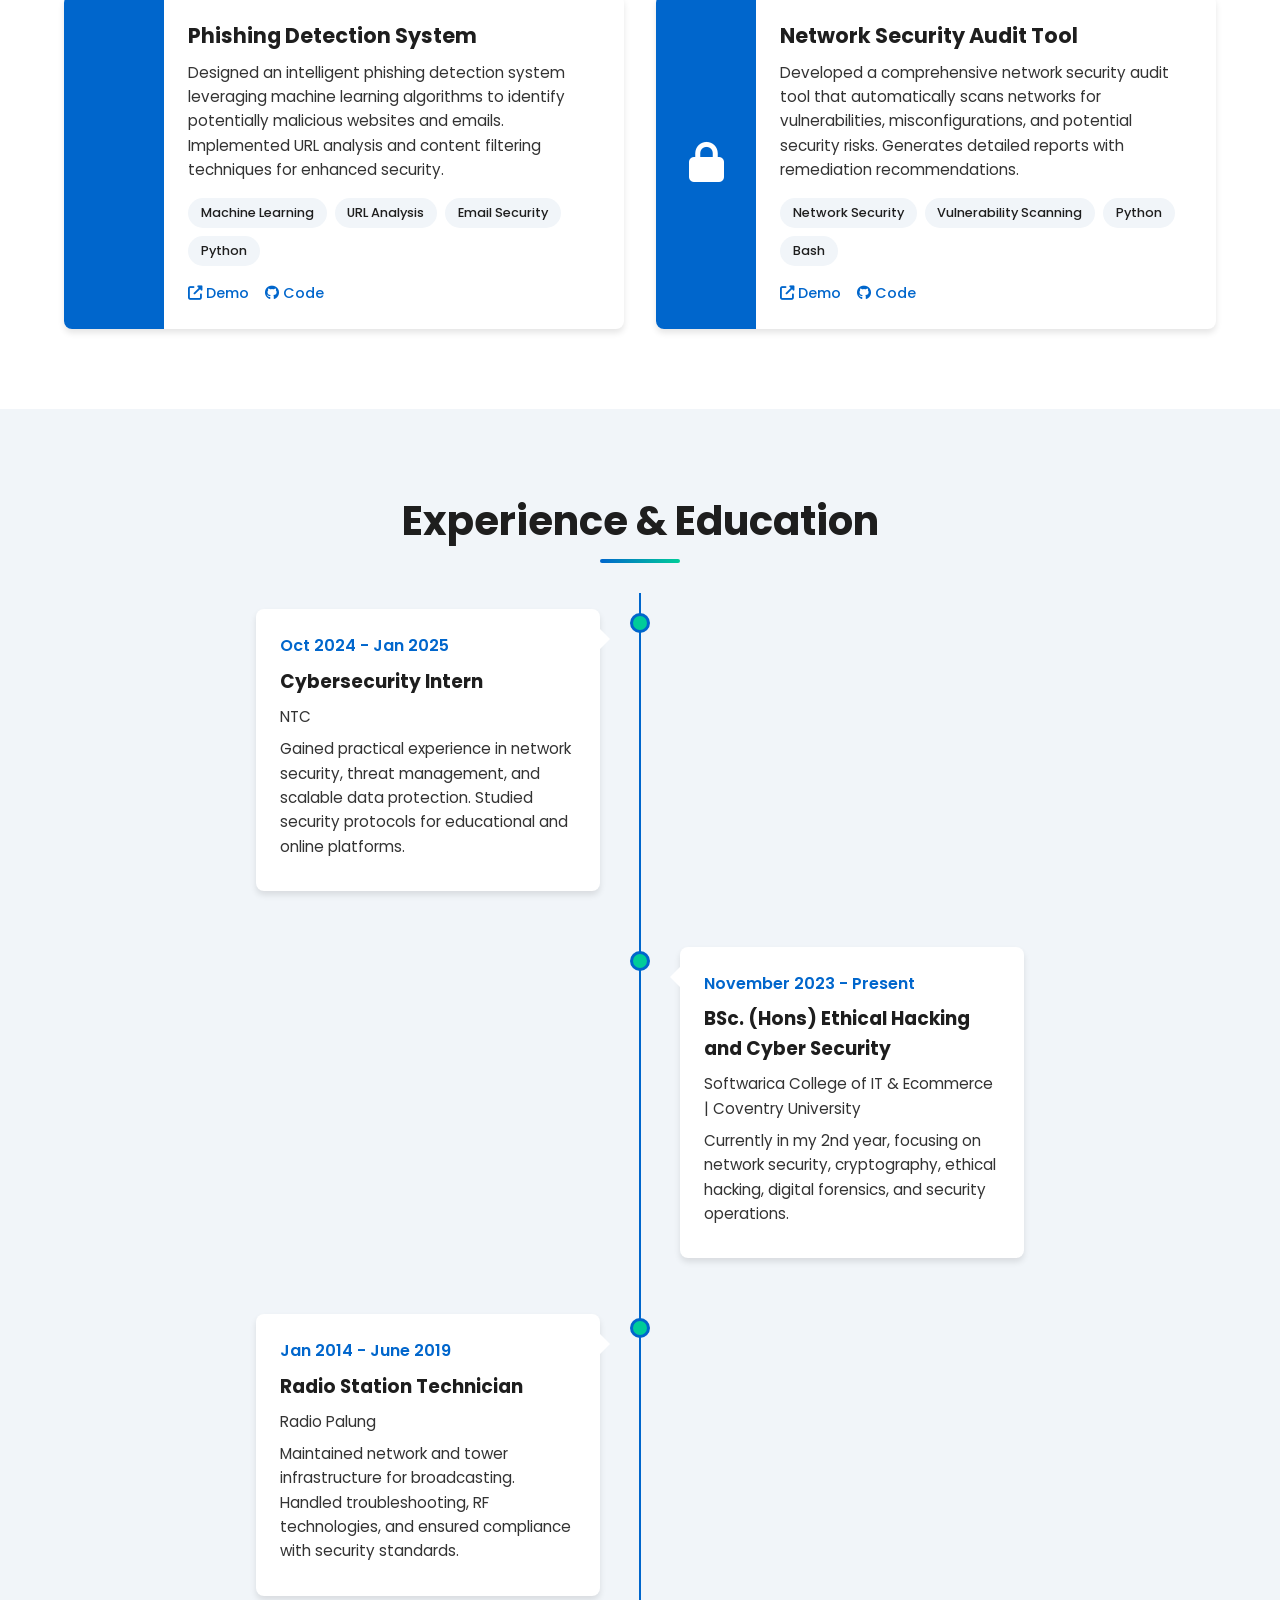
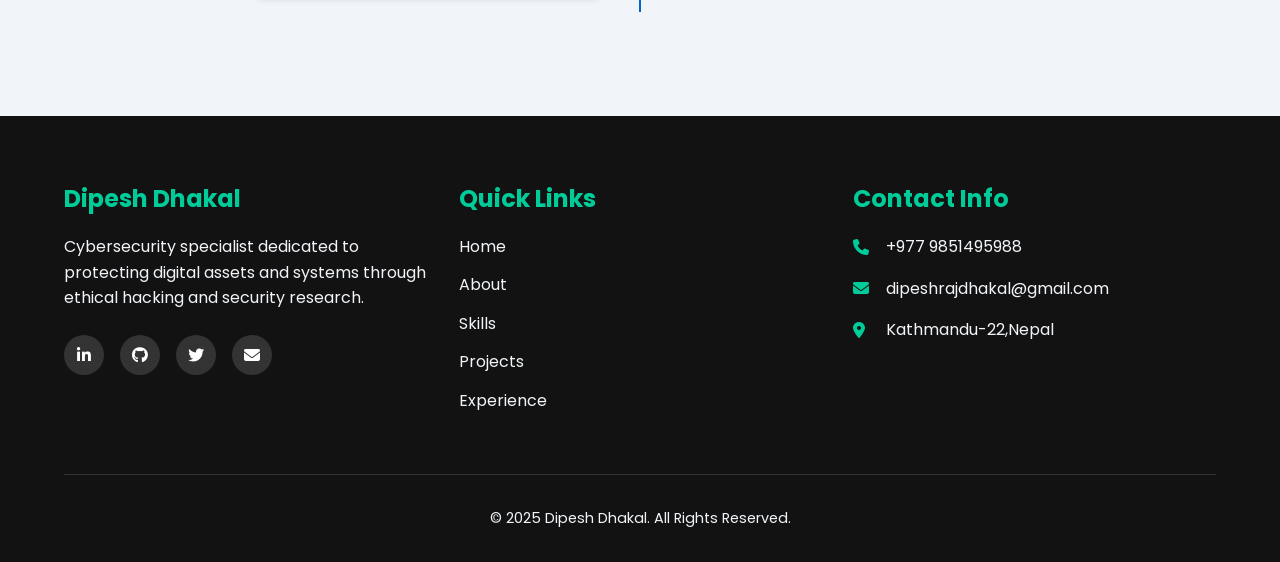
==== commit 8930c63d: "Update index.html" ====
--- a/index.html
+++ b/index.html
@@ -399,7 +399,7 @@
                         <i class="fas fa-envelope"></i> dipeshrajdhakal@gmail.com
                     </li>
                     <li>
-                        <i class="fas fa-map-marker-alt"></i> Kathmandu, Nepal
+                        <i class="fas fa-map-marker-alt"></i>Kathmandu-22,Nepal
                     </li>
                 </ul>
             </div>
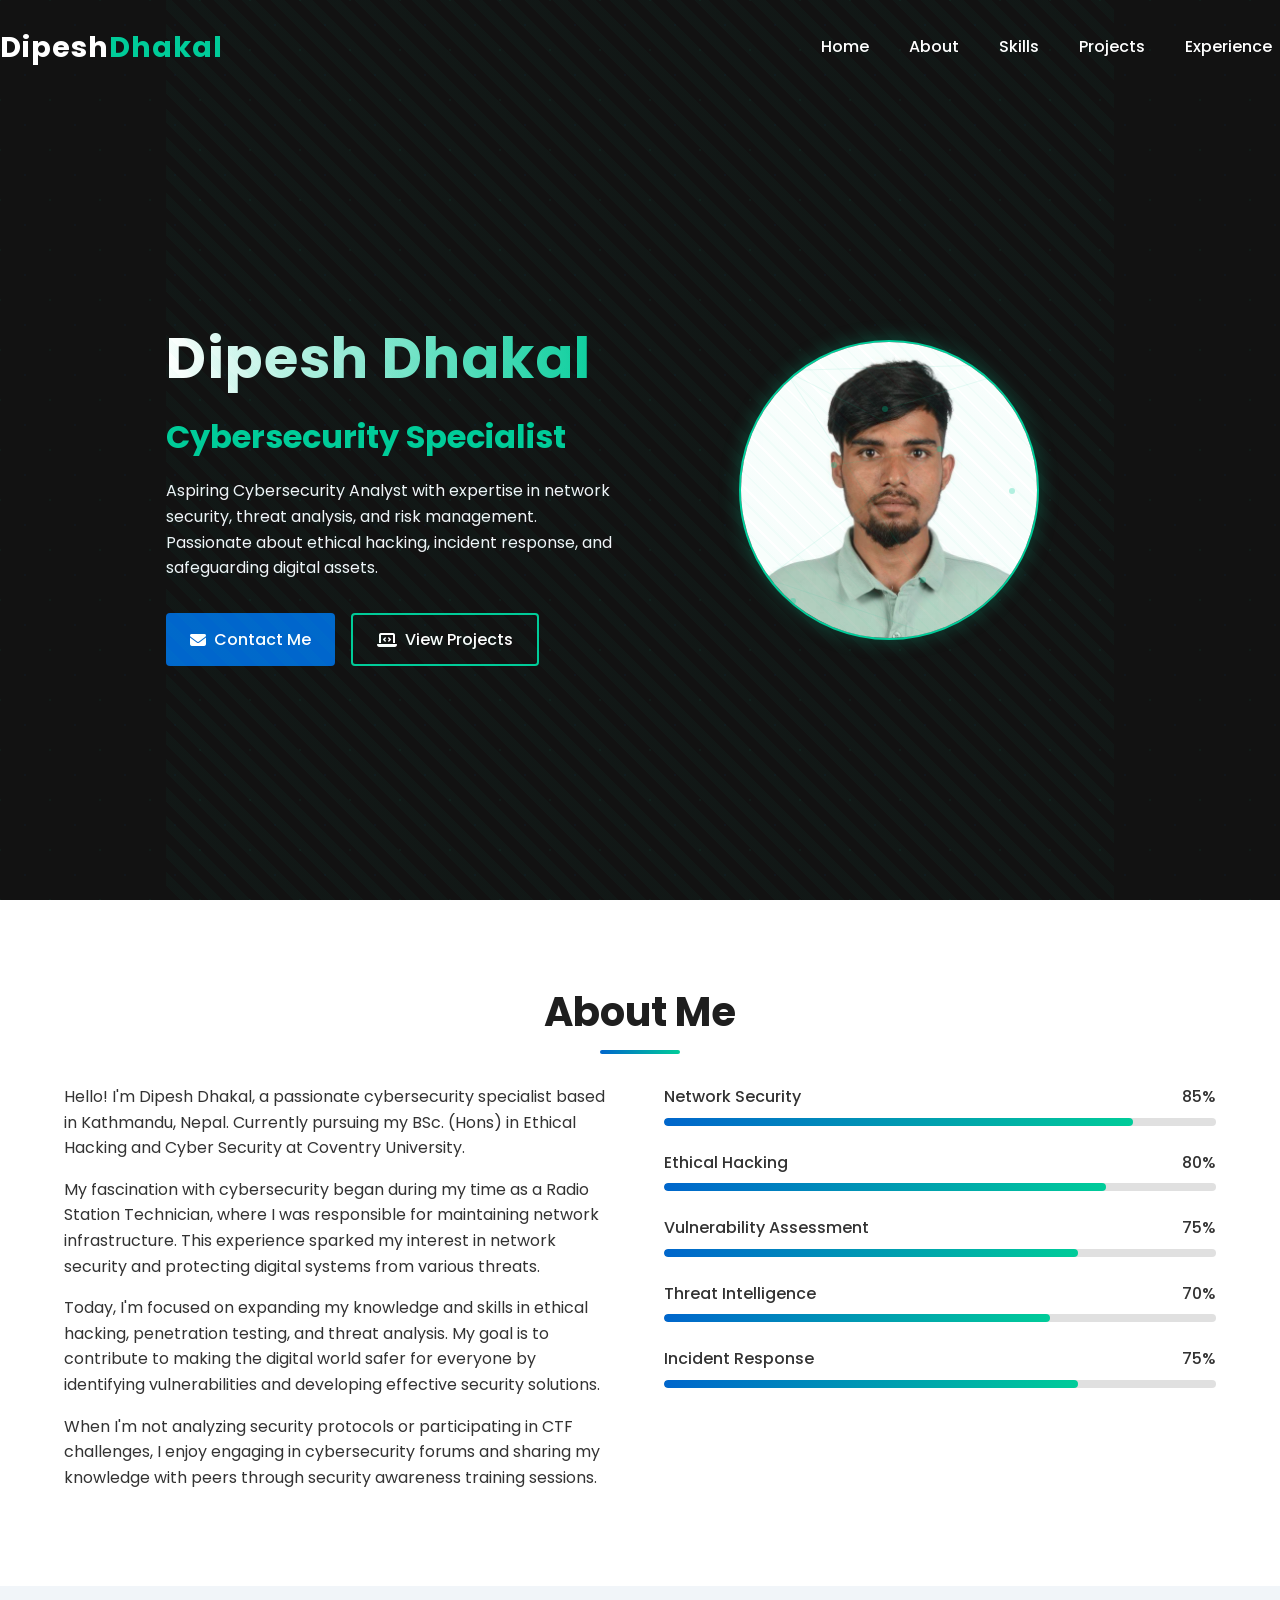
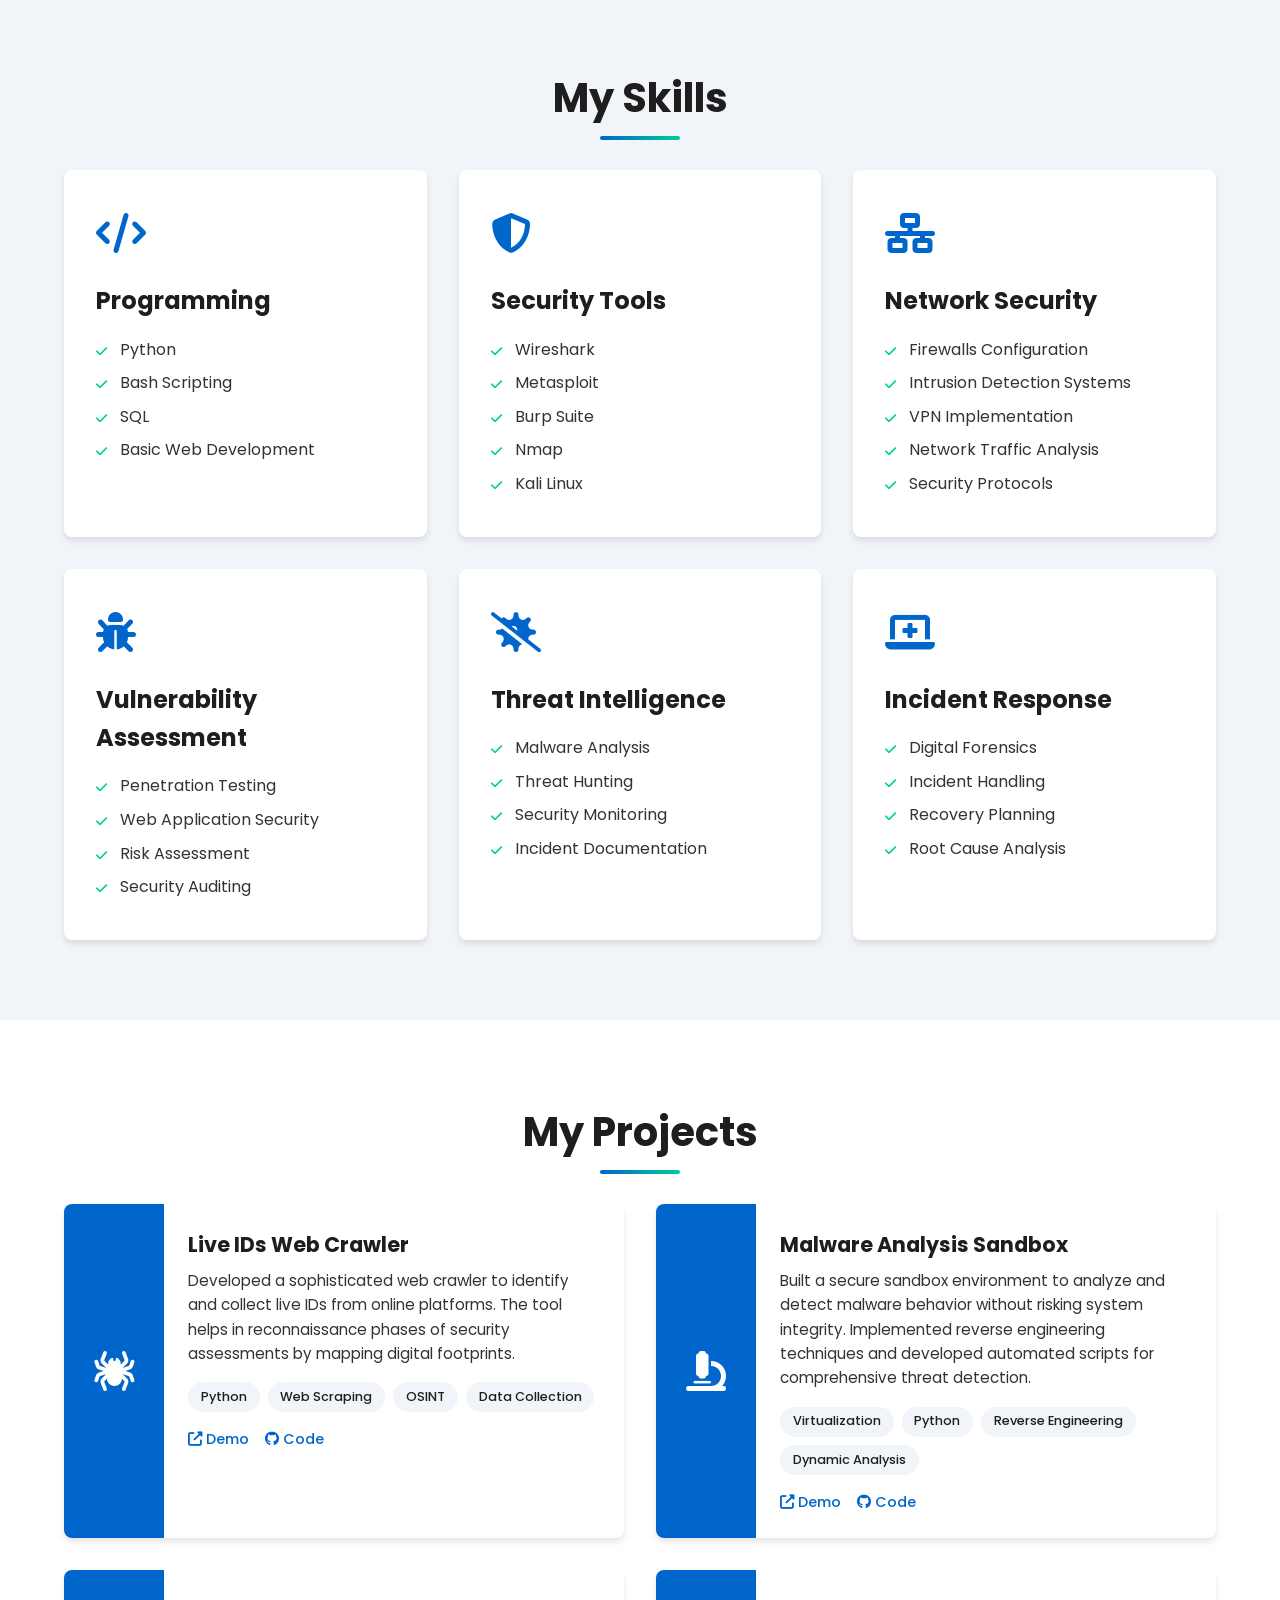
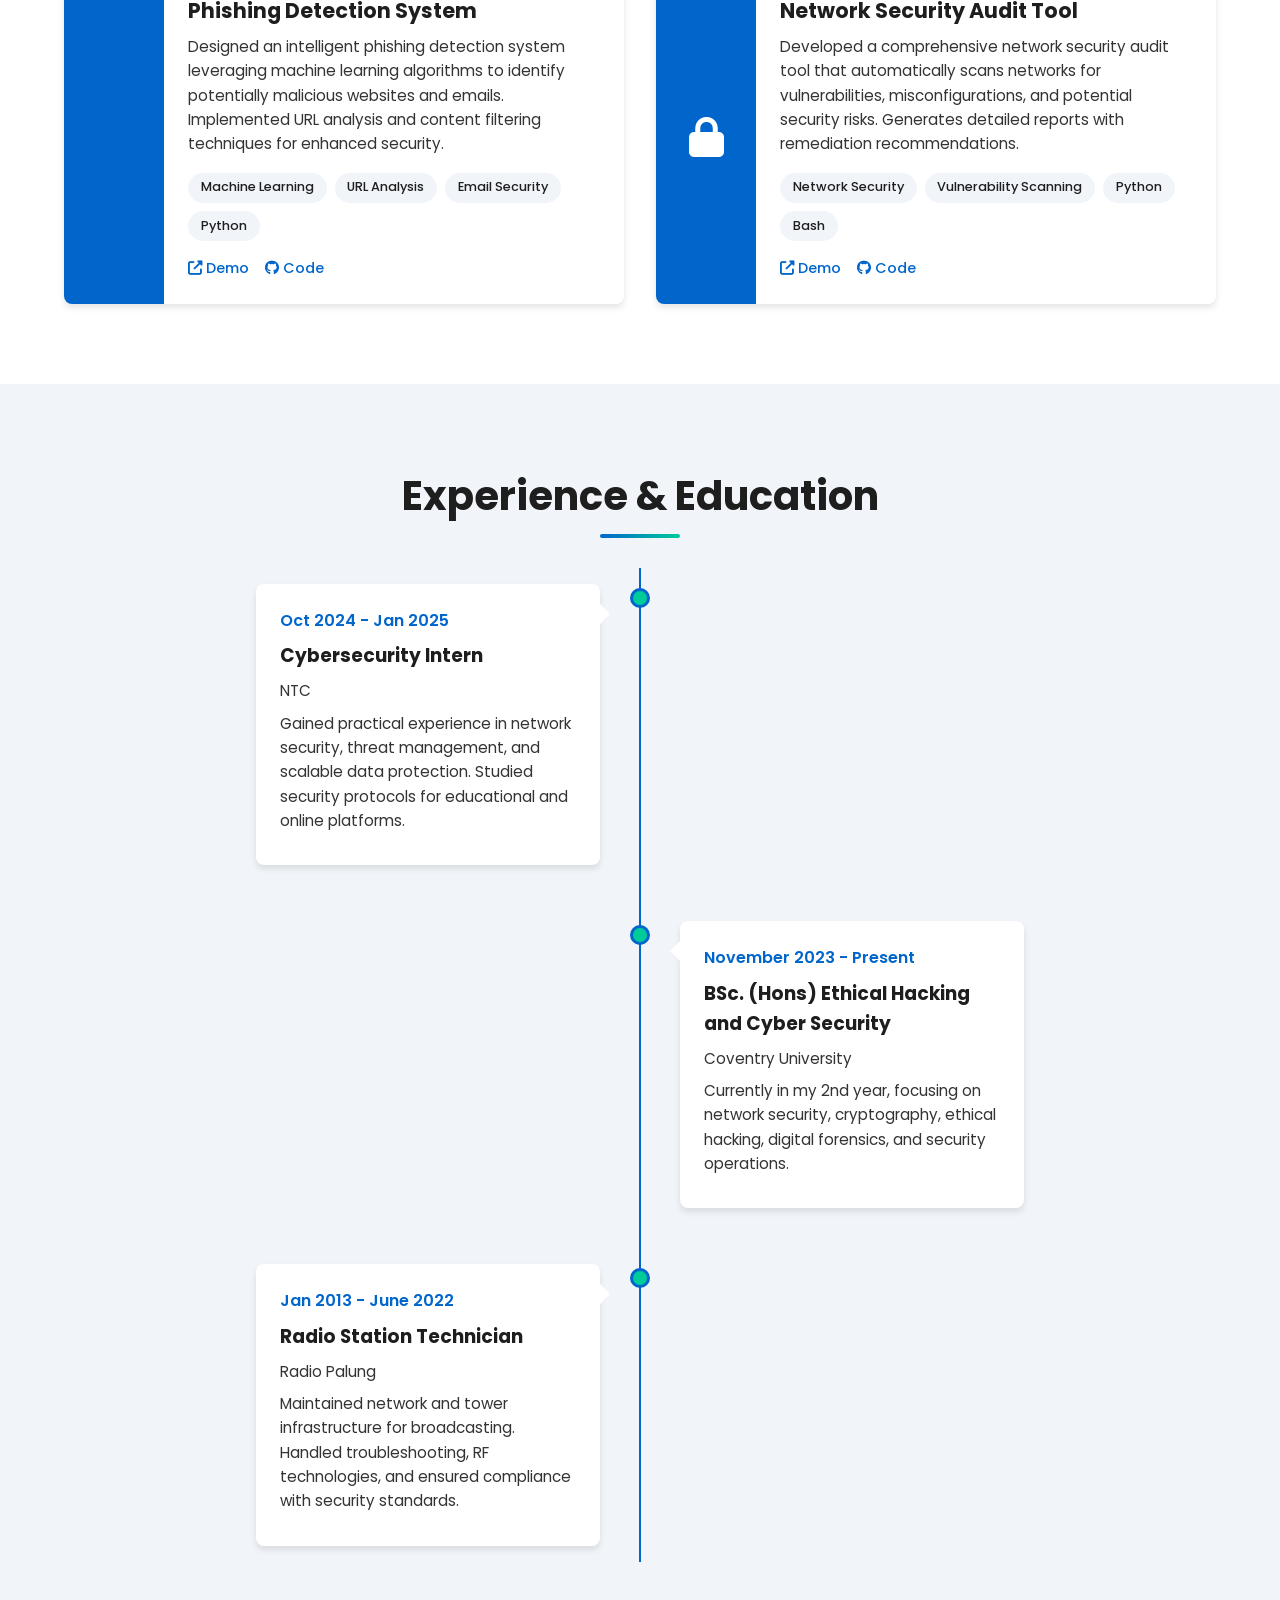
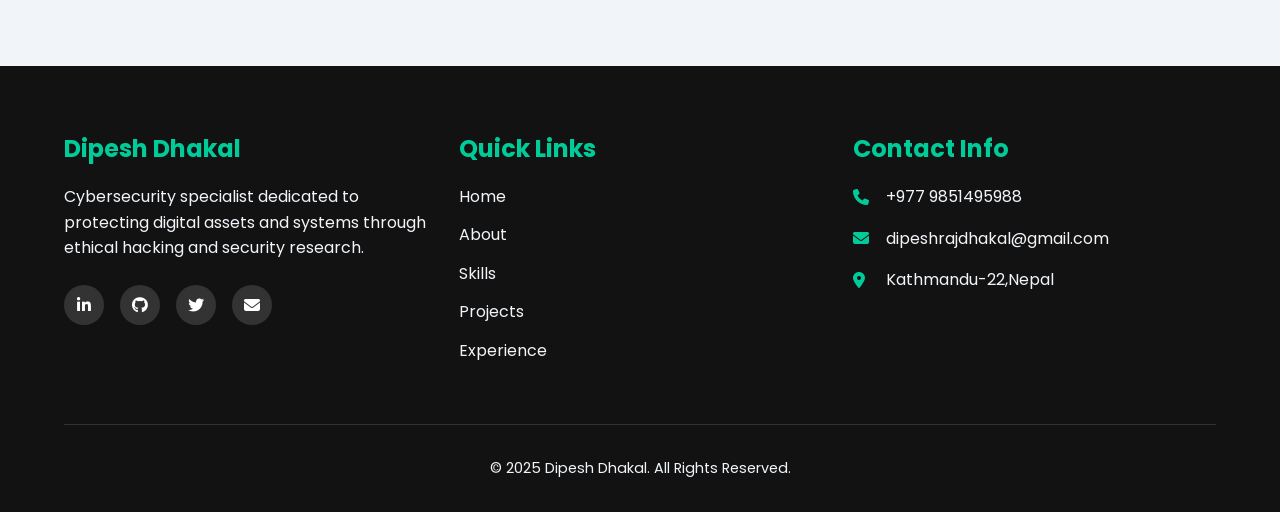
==== commit c691248d: "Update index.html" ====
--- a/index.html
+++ b/index.html
@@ -61,7 +61,7 @@
 
         <div class="about-content">
             <div class="about-text">
-                <p>Hello! I'm Dipesh Dhakal, a passionate cybersecurity specialist based in Kathmandu, Nepal. Currently pursuing my BSc. (Hons) in Ethical Hacking and Cyber Security at Softwarica College of IT & Ecommerce in collaboration with Coventry University.</p>
+                <p>Hello! I'm Dipesh Dhakal, a passionate cybersecurity specialist based in Kathmandu, Nepal. Currently pursuing my BSc. (Hons) in Ethical Hacking and Cyber Security at  Coventry University.</p>
 
                 <p>My fascination with cybersecurity began during my time as a Radio Station Technician, where I was responsible for maintaining network infrastructure. This experience sparked my interest in network security and protecting digital systems from various threats.</p>
 
@@ -337,7 +337,7 @@
                 <div class="timeline-content">
                     <div class="timeline-date">November 2023 - Present</div>
                     <h3 class="timeline-title">BSc. (Hons) Ethical Hacking and Cyber Security</h3>
-                    <p class="timeline-description">Softwarica College of IT & Ecommerce | Coventry University</p>
+                    <p class="timeline-description">Coventry University</p>
                     <p class="timeline-description">Currently in my 2nd year, focusing on network security, cryptography, ethical hacking, digital forensics, and security operations.</p>
                 </div>
             </div>
@@ -345,7 +345,7 @@
             <div class="timeline-item">
                 <div class="timeline-dot"></div>
                 <div class="timeline-content">
-                    <div class="timeline-date">Jan 2014 - June 2019</div>
+                    <div class="timeline-date">Jan 2013 - June 2022</div>
                     <h3 class="timeline-title">Radio Station Technician</h3>
                     <p class="timeline-description">Radio Palung</p>
                     <p class="timeline-description">Maintained network and tower infrastructure for broadcasting. Handled troubleshooting, RF technologies, and ensured compliance with security standards.</p>
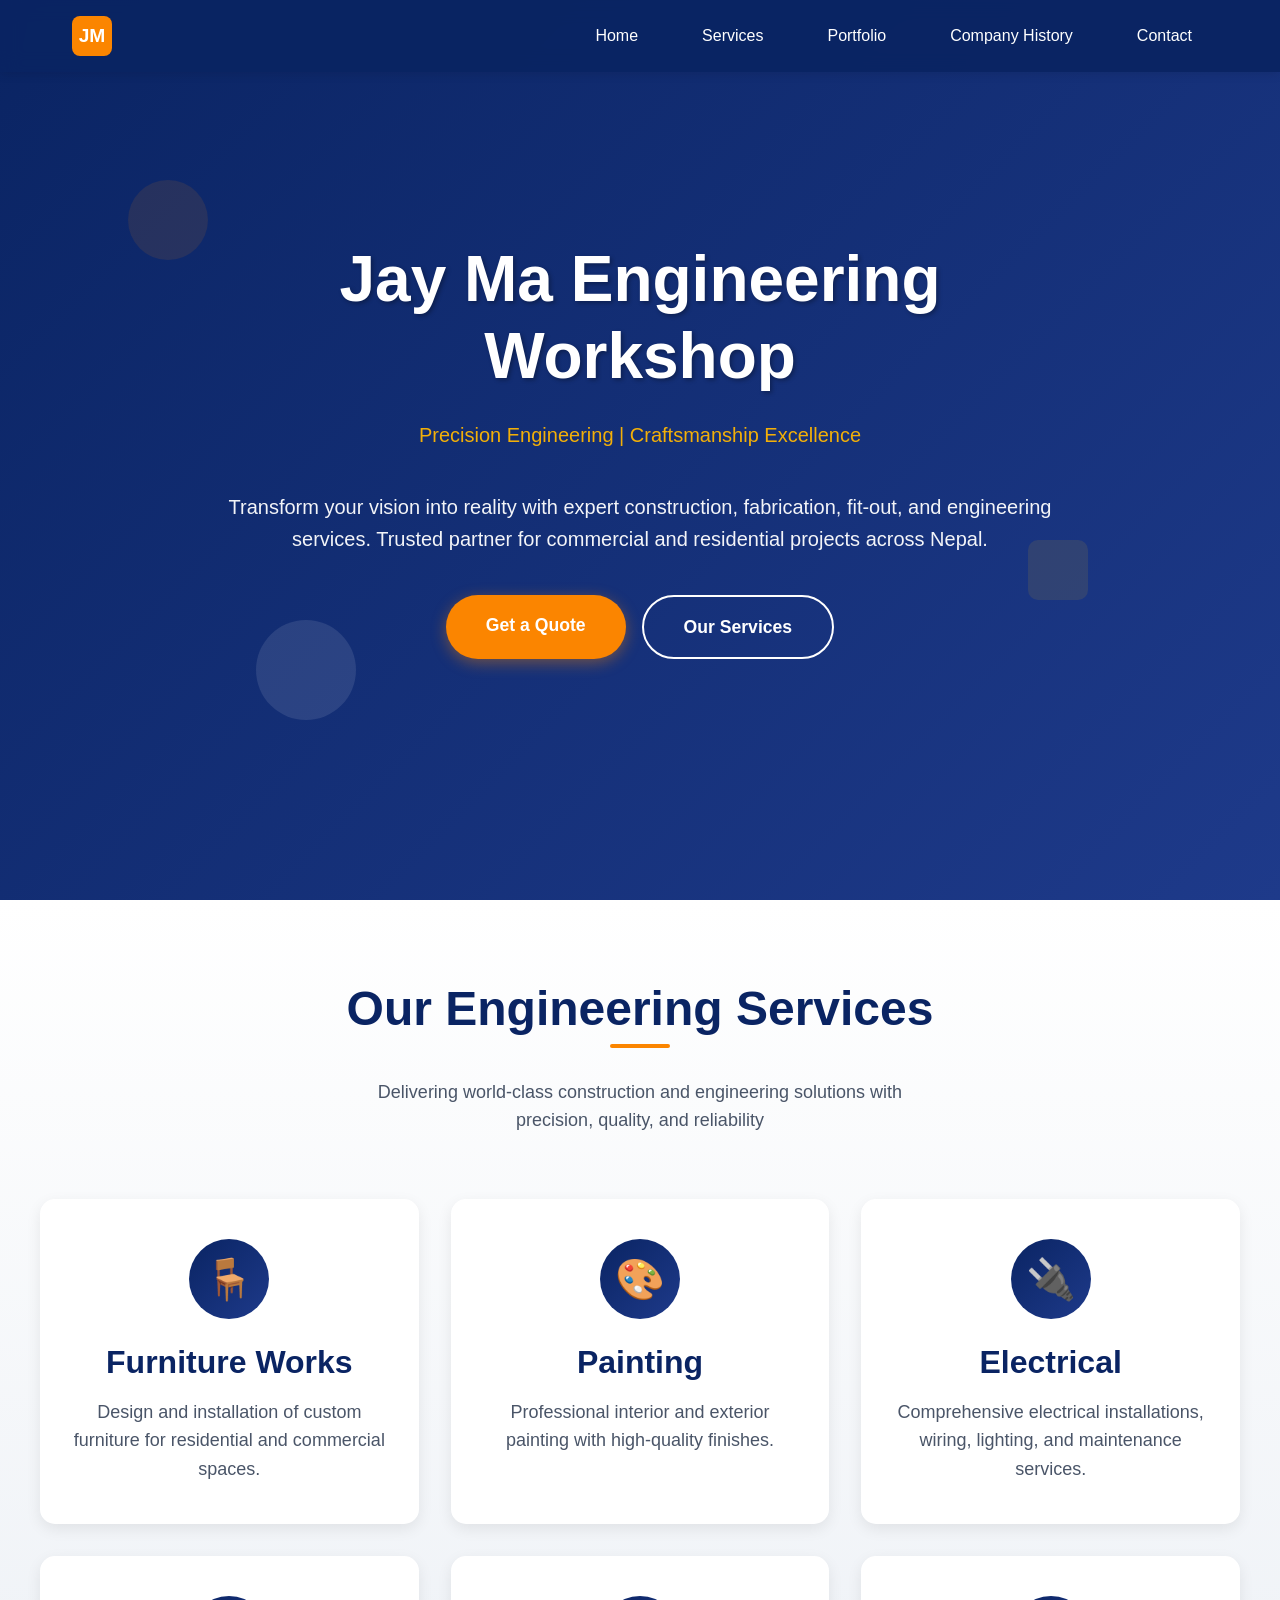
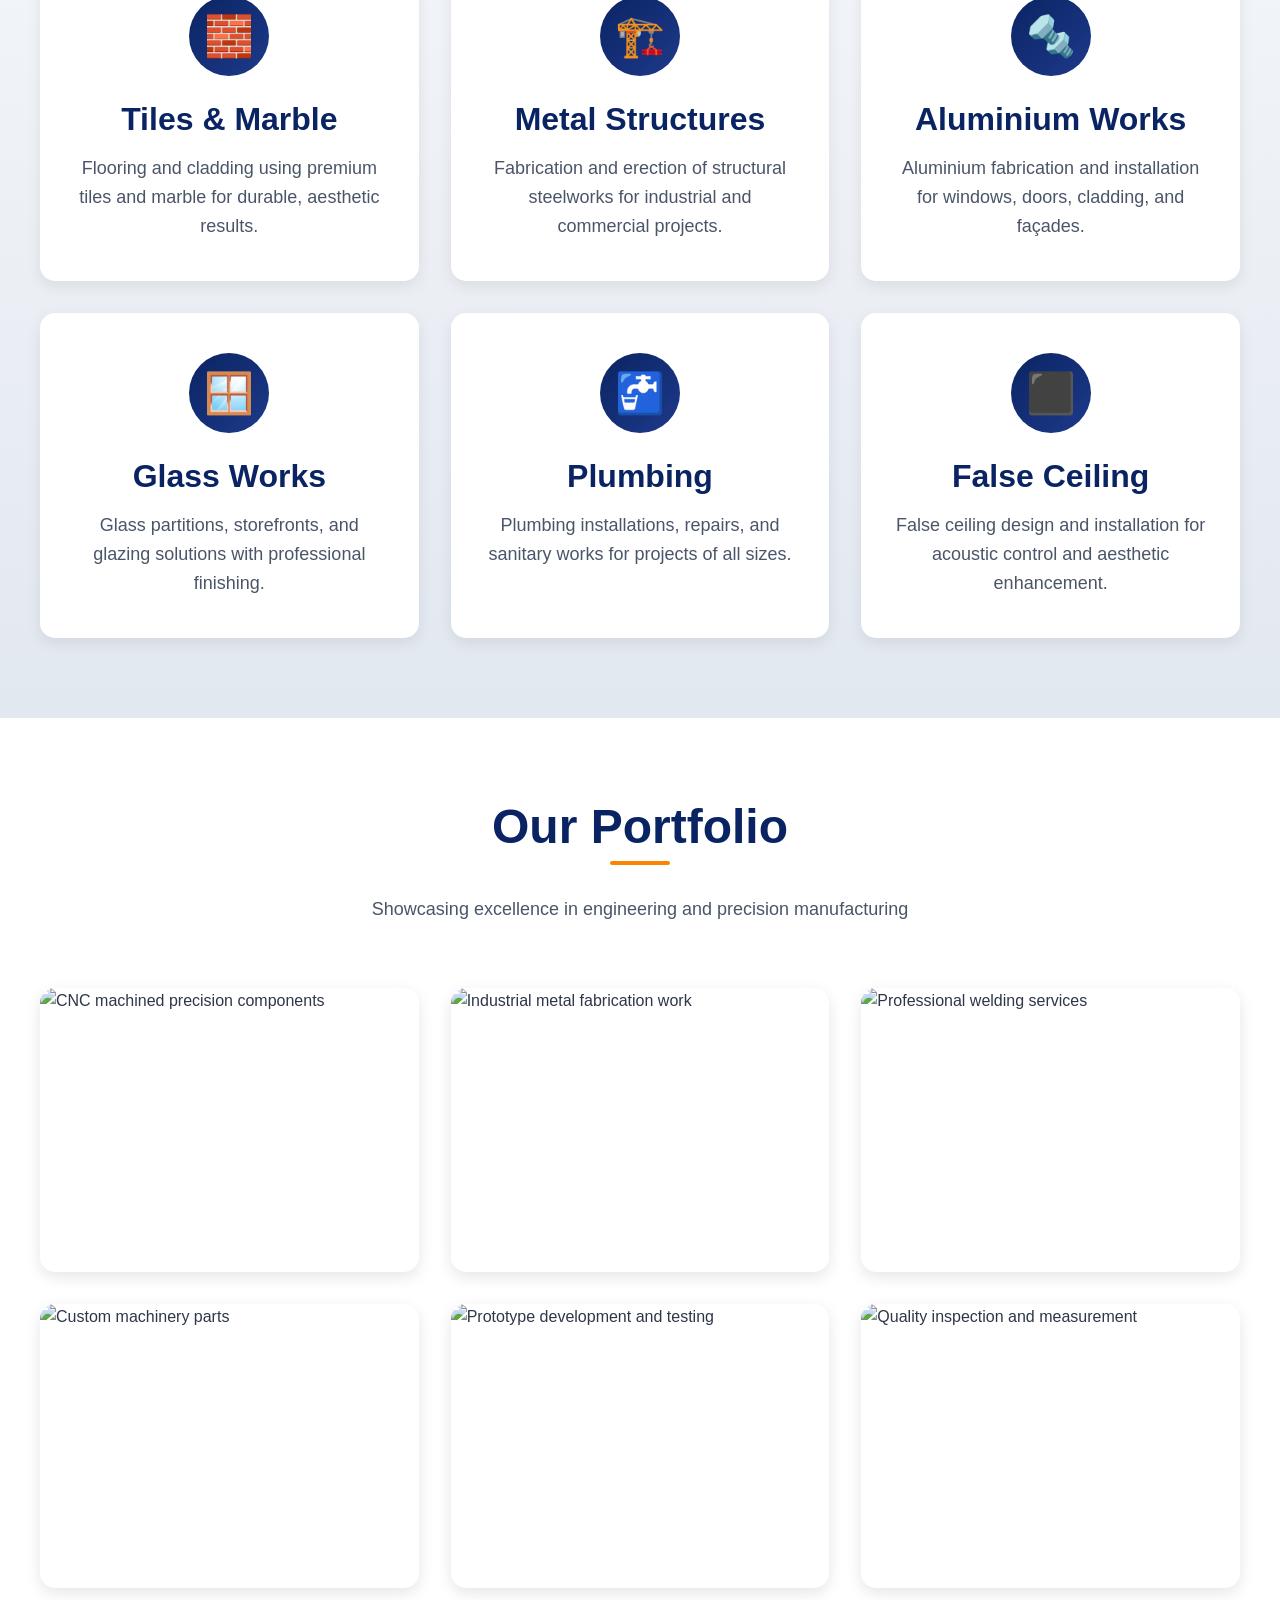
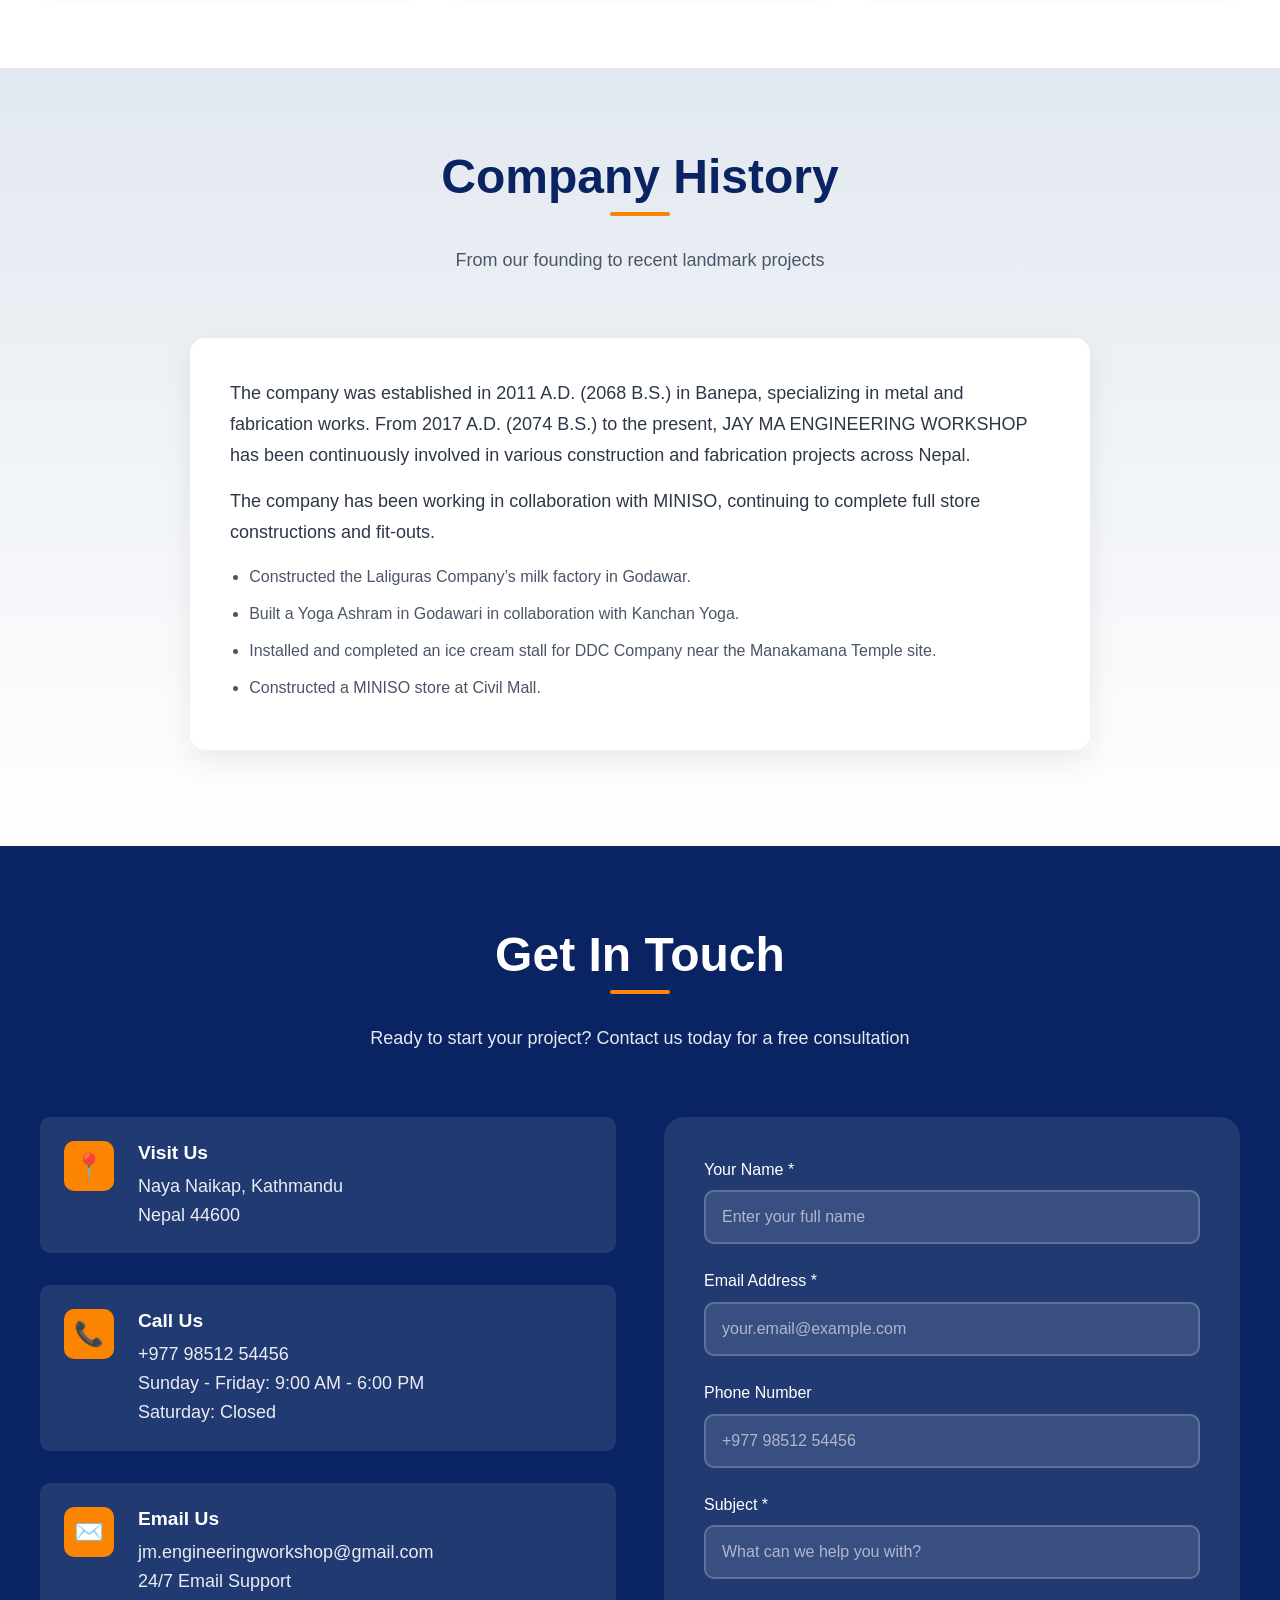
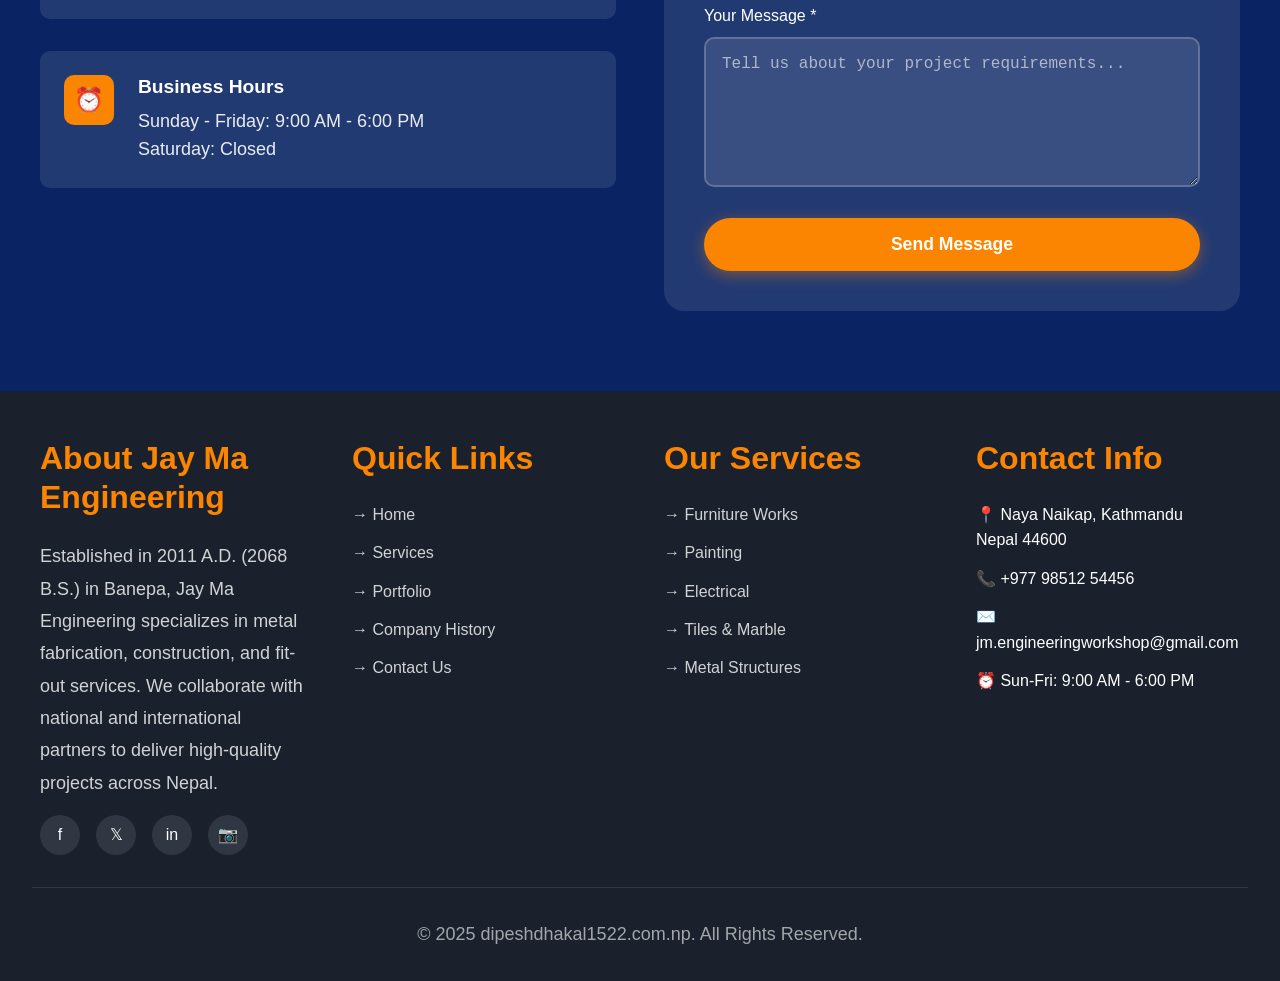
==== commit 3e2c83e8: "Update fmt.Println message from 'Hello' to 'Goodbye'" ====
--- a/index.html
+++ b/index.html
@@ -3,418 +3,1648 @@
 <head>
     <meta charset="UTF-8">
     <meta name="viewport" content="width=device-width, initial-scale=1.0">
-    <title>Dipesh Dhakal | Cybersecurity Specialist</title>
-    <link rel="stylesheet" href="https://cdnjs.cloudflare.com/ajax/libs/font-awesome/6.4.0/css/all.min.css">
-    <link rel="stylesheet" href="css/style.css">
-    <link rel="icon"href="image/final.ico" type="image/x-icon">
+    <meta name="description" content="Jay Ma Engineering Workshop - Professional construction, fabrication, painting, electrical, plumbing, and fit-out services. Precision craftsmanship for industrial & commercial solutions.">
+    <meta name="keywords" content="engineering, furniture, painting, electrical, tiles, marble, metal structures, aluminium, glass works, plumbing, false ceiling, fabrication, workshop">
+    <meta name="author" content="Jay Ma Engineering">
+    <title>Jay Ma Engineering Workshop | Professional Engineering Services</title>
+    
+    <style>
+        /* Reset and Base Styles */
+        * {
+            margin: 0;
+            padding: 0;
+            box-sizing: border-box;
+        }
+
+        :root {
+            --primary-blue: #0a2463;
+            --secondary-blue: #1e3a8a;
+            --accent-orange: #fb8500;
+            --accent-gold: #ffb703;
+            --dark-gray: #2d3748;
+            --medium-gray: #4a5568;
+            --light-gray: #e2e8f0;
+            --white: #ffffff;
+            --black: #1a202c;
+            --success-green: #10b981;
+            --error-red: #ef4444;
+        }
+
+        html {
+            scroll-behavior: smooth;
+        }
+
+        body {
+            font-family: 'Segoe UI', Tahoma, Geneva, Verdana, sans-serif;
+            line-height: 1.6;
+            color: var(--dark-gray);
+            overflow-x: hidden;
+        }
+
+        /* Typography */
+        h1, h2, h3, h4, h5, h6 {
+            font-weight: 700;
+            line-height: 1.2;
+            margin-bottom: 1rem;
+        }
+
+        h1 {
+            font-size: clamp(2.5rem, 5vw, 4rem);
+        }
+
+        h2 {
+            font-size: clamp(2rem, 4vw, 3rem);
+            color: var(--primary-blue);
+        }
+
+        h3 {
+            font-size: clamp(1.5rem, 3vw, 2rem);
+        }
+
+        p {
+            margin-bottom: 1rem;
+            font-size: clamp(1rem, 2vw, 1.125rem);
+        }
+
+        /* Navigation */
+        .navbar {
+            position: fixed;
+            top: 0;
+            width: 100%;
+            background: rgba(10, 36, 99, 0.95);
+            backdrop-filter: blur(10px);
+            z-index: 1000;
+            padding: 1rem 0;
+            transition: all 0.3s ease;
+            box-shadow: 0 2px 10px rgba(0, 0, 0, 0.1);
+        }
+
+        .navbar.scrolled {
+            padding: 0.5rem 0;
+            background: rgba(10, 36, 99, 0.98);
+        }
+
+        .nav-container {
+            max-width: 1200px;
+            margin: 0 auto;
+            padding: 0 2rem;
+            display: flex;
+            justify-content: space-between;
+            align-items: center;
+        }
+
+        .logo {
+            color: var(--white);
+            font-size: 1.5rem;
+            font-weight: 700;
+            text-decoration: none;
+            display: flex;
+            align-items: center;
+            gap: 0.5rem;
+            transition: transform 0.3s ease;
+        }
+
+        .logo:hover {
+            transform: scale(1.05);
+        }
+
+        .logo-icon {
+            width: 40px;
+            height: 40px;
+            background: var(--accent-orange);
+            border-radius: 8px;
+            display: flex;
+            align-items: center;
+            justify-content: center;
+            font-weight: bold;
+            font-size: 1.2rem;
+        }
+
+        .nav-menu {
+            display: flex;
+            list-style: none;
+            gap: 2rem;
+            align-items: center;
+        }
+
+        .nav-menu a {
+            color: var(--white);
+            text-decoration: none;
+            font-weight: 500;
+            transition: all 0.3s ease;
+            padding: 0.5rem 1rem;
+            border-radius: 4px;
+            position: relative;
+        }
+
+        .nav-menu a::after {
+            content: '';
+            position: absolute;
+            bottom: 0;
+            left: 50%;
+            width: 0;
+            height: 2px;
+            background: var(--accent-orange);
+            transition: all 0.3s ease;
+            transform: translateX(-50%);
+        }
+
+        .nav-menu a:hover::after {
+            width: 80%;
+        }
+
+        .nav-menu a:hover {
+            color: var(--accent-orange);
+        }
+
+        /* Hamburger Menu */
+        .hamburger {
+            display: none;
+            flex-direction: column;
+            cursor: pointer;
+            gap: 5px;
+        }
+
+        .hamburger span {
+            width: 25px;
+            height: 3px;
+            background: var(--white);
+            transition: all 0.3s ease;
+            border-radius: 2px;
+        }
+
+        .hamburger.active span:nth-child(1) {
+            transform: rotate(45deg) translate(8px, 8px);
+        }
+
+        .hamburger.active span:nth-child(2) {
+            opacity: 0;
+        }
+
+        .hamburger.active span:nth-child(3) {
+            transform: rotate(-45deg) translate(7px, -7px);
+        }
+
+        /* Hero Section */
+        .hero {
+            min-height: 100vh;
+            background: linear-gradient(135deg, var(--primary-blue) 0%, var(--secondary-blue) 100%);
+            position: relative;
+            display: flex;
+            align-items: center;
+            justify-content: center;
+            overflow: hidden;
+            padding-top: 80px;
+        }
+
+        .hero::before {
+            content: '';
+            position: absolute;
+            top: 0;
+            left: 0;
+            right: 0;
+            bottom: 0;
+            background: url('https://images.unsplash.com/photo-1581091226825-a6a2a5aee158?w=1920&q=80') center/cover;
+            opacity: 0.15;
+            z-index: 0;
+        }
+
+        .hero-content {
+            position: relative;
+            z-index: 1;
+            text-align: center;
+            color: var(--white);
+            max-width: 900px;
+            padding: 2rem;
+            animation: fadeInUp 1s ease;
+        }
+
+        .hero h1 {
+            color: var(--white);
+            margin-bottom: 1.5rem;
+            text-shadow: 2px 2px 4px rgba(0, 0, 0, 0.3);
+        }
+
+        .hero-tagline {
+            font-size: clamp(1.2rem, 3vw, 1.5rem);
+            margin-bottom: 2rem;
+            color: var(--accent-gold);
+            font-weight: 300;
+        }
+
+        .hero p {
+            font-size: clamp(1rem, 2vw, 1.25rem);
+            margin-bottom: 2.5rem;
+            opacity: 0.95;
+        }
+
+        .cta-buttons {
+            display: flex;
+            gap: 1rem;
+            justify-content: center;
+            flex-wrap: wrap;
+        }
+
+        .btn {
+            padding: 1rem 2.5rem;
+            border: none;
+            border-radius: 50px;
+            font-size: 1.1rem;
+            font-weight: 600;
+            cursor: pointer;
+            transition: all 0.3s ease;
+            text-decoration: none;
+            display: inline-block;
+            position: relative;
+            overflow: hidden;
+        }
+
+        .btn-primary {
+            background: var(--accent-orange);
+            color: var(--white);
+            box-shadow: 0 4px 15px rgba(251, 133, 0, 0.4);
+        }
+
+        .btn-primary:hover {
+            background: var(--accent-gold);
+            transform: translateY(-3px);
+            box-shadow: 0 6px 20px rgba(251, 133, 0, 0.6);
+        }
+
+        .btn-secondary {
+            background: transparent;
+            color: var(--white);
+            border: 2px solid var(--white);
+        }
+
+        .btn-secondary:hover {
+            background: var(--white);
+            color: var(--primary-blue);
+            transform: translateY(-3px);
+        }
+
+        /* Floating Shapes Animation */
+        .hero-shapes {
+            position: absolute;
+            width: 100%;
+            height: 100%;
+            overflow: hidden;
+            z-index: 0;
+        }
+
+        .shape {
+            position: absolute;
+            opacity: 0.1;
+            animation: float 20s infinite ease-in-out;
+        }
+
+        .shape:nth-child(1) {
+            width: 80px;
+            height: 80px;
+            background: var(--accent-orange);
+            border-radius: 50%;
+            top: 20%;
+            left: 10%;
+            animation-delay: 0s;
+        }
+
+        .shape:nth-child(2) {
+            width: 60px;
+            height: 60px;
+            background: var(--accent-gold);
+            border-radius: 10px;
+            top: 60%;
+            right: 15%;
+            animation-delay: 2s;
+        }
+
+        .shape:nth-child(3) {
+            width: 100px;
+            height: 100px;
+            background: var(--white);
+            border-radius: 50%;
+            bottom: 20%;
+            left: 20%;
+            animation-delay: 4s;
+        }
+
+        /* Sections */
+        section {
+            padding: 5rem 2rem;
+        }
+
+        .container {
+            max-width: 1200px;
+            margin: 0 auto;
+        }
+
+        .section-header {
+            text-align: center;
+            margin-bottom: 4rem;
+            animation: fadeInUp 0.8s ease;
+        }
+
+        .section-header h2 {
+            position: relative;
+            display: inline-block;
+        }
+
+        .section-header h2::after {
+            content: '';
+            position: absolute;
+            bottom: -10px;
+            left: 50%;
+            transform: translateX(-50%);
+            width: 60px;
+            height: 4px;
+            background: var(--accent-orange);
+            border-radius: 2px;
+        }
+
+        .section-header p {
+            color: var(--medium-gray);
+            max-width: 600px;
+            margin: 1.5rem auto 0;
+        }
+
+        /* Services Section */
+        .services {
+            background: linear-gradient(180deg, var(--white) 0%, var(--light-gray) 100%);
+        }
+
+        .services-grid {
+            display: grid;
+            grid-template-columns: repeat(auto-fit, minmax(280px, 1fr));
+            gap: 2rem;
+            margin-top: 3rem;
+        }
+
+        .service-card {
+            background: var(--white);
+            padding: 2.5rem 2rem;
+            border-radius: 15px;
+            text-align: center;
+            transition: all 0.4s ease;
+            box-shadow: 0 5px 15px rgba(0, 0, 0, 0.08);
+            position: relative;
+            overflow: hidden;
+        }
+
+        .service-card::before {
+            content: '';
+            position: absolute;
+            top: 0;
+            left: 0;
+            width: 100%;
+            height: 4px;
+            background: linear-gradient(90deg, var(--accent-orange), var(--accent-gold));
+            transform: scaleX(0);
+            transition: transform 0.4s ease;
+        }
+
+        .service-card:hover {
+            transform: translateY(-10px);
+            box-shadow: 0 15px 35px rgba(0, 0, 0, 0.15);
+        }
+
+        .service-card:hover::before {
+            transform: scaleX(1);
+        }
+
+        .service-icon {
+            width: 80px;
+            height: 80px;
+            margin: 0 auto 1.5rem;
+            background: linear-gradient(135deg, var(--primary-blue), var(--secondary-blue));
+            border-radius: 50%;
+            display: flex;
+            align-items: center;
+            justify-content: center;
+            font-size: 2.5rem;
+            color: var(--white);
+            transition: all 0.4s ease;
+        }
+
+        .service-card:hover .service-icon {
+            background: linear-gradient(135deg, var(--accent-orange), var(--accent-gold));
+            transform: rotateY(360deg);
+        }
+
+        .service-card h3 {
+            color: var(--primary-blue);
+            margin-bottom: 1rem;
+        }
+
+        .service-card p {
+            color: var(--medium-gray);
+            margin: 0;
+        }
+
+        /* Portfolio/Gallery Section */
+        .portfolio {
+            background: var(--white);
+        }
+
+        .gallery-grid {
+            display: grid;
+            grid-template-columns: repeat(auto-fit, minmax(300px, 1fr));
+            gap: 2rem;
+            margin-top: 3rem;
+        }
+
+        .gallery-item {
+            position: relative;
+            overflow: hidden;
+            border-radius: 15px;
+            cursor: pointer;
+            aspect-ratio: 4/3;
+            box-shadow: 0 5px 15px rgba(0, 0, 0, 0.1);
+            transition: all 0.4s ease;
+        }
+
+        .gallery-item:hover {
+            transform: scale(1.05);
+            box-shadow: 0 15px 35px rgba(0, 0, 0, 0.2);
+        }
+
+        .gallery-item img {
+            width: 100%;
+            height: 100%;
+            object-fit: cover;
+            transition: transform 0.4s ease;
+        }
+
+        .gallery-item:hover img {
+            transform: scale(1.1);
+        }
+
+        .gallery-overlay {
+            position: absolute;
+            top: 0;
+            left: 0;
+            right: 0;
+            bottom: 0;
+            background: linear-gradient(135deg, rgba(10, 36, 99, 0.9), rgba(251, 133, 0, 0.9));
+            display: flex;
+            flex-direction: column;
+            align-items: center;
+            justify-content: center;
+            opacity: 0;
+            transition: opacity 0.4s ease;
+            padding: 2rem;
+        }
+
+        .gallery-item:hover .gallery-overlay {
+            opacity: 1;
+        }
+
+        .gallery-overlay h3 {
+            color: var(--white);
+            margin-bottom: 0.5rem;
+        }
+
+        .gallery-overlay p {
+            color: var(--white);
+            text-align: center;
+            margin: 0;
+        }
+
+        /* Lightbox */
+        .lightbox {
+            display: none;
+            position: fixed;
+            top: 0;
+            left: 0;
+            right: 0;
+            bottom: 0;
+            background: rgba(0, 0, 0, 0.95);
+            z-index: 2000;
+            align-items: center;
+            justify-content: center;
+            padding: 2rem;
+            animation: fadeIn 0.3s ease;
+        }
+
+        .lightbox.active {
+            display: flex;
+        }
+
+        .lightbox-content {
+            max-width: 90%;
+            max-height: 90%;
+            position: relative;
+            animation: zoomIn 0.3s ease;
+        }
+
+        .lightbox-content img {
+            width: 100%;
+            height: 100%;
+            object-fit: contain;
+            border-radius: 10px;
+        }
+
+        .lightbox-close {
+            position: absolute;
+            top: -40px;
+            right: -40px;
+            color: var(--white);
+            font-size: 2.5rem;
+            cursor: pointer;
+            transition: transform 0.3s ease;
+            width: 40px;
+            height: 40px;
+            display: flex;
+            align-items: center;
+            justify-content: center;
+        }
+
+        .lightbox-close:hover {
+            transform: rotate(90deg);
+        }
+
+        /* Company History Section (replaces testimonials) */
+        .company-history {
+            background: linear-gradient(180deg, var(--light-gray) 0%, var(--white) 100%);
+        }
+
+        .history-container {
+            max-width: 900px;
+            margin: 0 auto;
+        }
+
+        .history-card {
+            background: var(--white);
+            padding: 2.5rem;
+            border-radius: 15px;
+            box-shadow: 0 10px 30px rgba(0,0,0,0.08);
+            margin: 1rem 0;
+            color: var(--dark-gray);
+            line-height: 1.7;
+        }
+
+        .history-list {
+            margin-top: 1rem;
+            padding-left: 1.2rem;
+            color: var(--medium-gray);
+        }
+
+        .history-list li {
+            margin-bottom: 0.6rem;
+        }
+
+        /* Contact Section */
+        .contact {
+            background: var(--primary-blue);
+            color: var(--white);
+        }
+
+        .contact .section-header h2 {
+            color: var(--white);
+        }
+
+        .contact .section-header h2::after {
+            background: var(--accent-orange);
+        }
+
+        .contact .section-header p {
+            color: rgba(255, 255, 255, 0.9);
+        }
+
+        .contact-content {
+            display: grid;
+            grid-template-columns: repeat(auto-fit, minmax(300px, 1fr));
+            gap: 3rem;
+            margin-top: 3rem;
+        }
+
+        .contact-info {
+            display: flex;
+            flex-direction: column;
+            gap: 2rem;
+        }
+
+        .contact-item {
+            display: flex;
+            align-items: flex-start;
+            gap: 1.5rem;
+            padding: 1.5rem;
+            background: rgba(255, 255, 255, 0.1);
+            border-radius: 10px;
+            transition: all 0.3s ease;
+        }
+
+        .contact-item:hover {
+            background: rgba(255, 255, 255, 0.15);
+            transform: translateX(10px);
+        }
+
+        .contact-icon {
+            width: 50px;
+            height: 50px;
+            background: var(--accent-orange);
+            border-radius: 10px;
+            display: flex;
+            align-items: center;
+            justify-content: center;
+            font-size: 1.5rem;
+            flex-shrink: 0;
+        }
+
+        .contact-item-content h3 {
+            color: var(--white);
+            margin-bottom: 0.5rem;
+            font-size: 1.2rem;
+        }
+
+        .contact-item-content p {
+            color: rgba(255, 255, 255, 0.9);
+            margin: 0;
+        }
+
+        /* Contact Form */
+        .contact-form {
+            background: rgba(255, 255, 255, 0.1);
+            padding: 2.5rem;
+            border-radius: 20px;
+            backdrop-filter: blur(10px);
+        }
+
+        .form-group {
+            margin-bottom: 1.5rem;
+        }
+
+        .form-group label {
+            display: block;
+            margin-bottom: 0.5rem;
+            font-weight: 500;
+            color: var(--white);
+        }
+
+        .form-group input,
+        .form-group textarea {
+            width: 100%;
+            padding: 1rem;
+            border: 2px solid rgba(255, 255, 255, 0.2);
+            border-radius: 10px;
+            background: rgba(255, 255, 255, 0.1);
+            color: var(--white);
+            font-size: 1rem;
+            transition: all 0.3s ease;
+        }
+
+        .form-group input::placeholder,
+        .form-group textarea::placeholder {
+            color: rgba(255, 255, 255, 0.6);
+        }
+
+        .form-group input:focus,
+        .form-group textarea:focus {
+            outline: none;
+            border-color: var(--accent-orange);
+            background: rgba(255, 255, 255, 0.15);
+        }
+
+        .form-group textarea {
+            resize: vertical;
+            min-height: 150px;
+        }
+
+        .form-group.error input,
+        .form-group.error textarea {
+            border-color: var(--error-red);
+        }
+
+        .form-group.success input,
+        .form-group.success textarea {
+            border-color: var(--success-green);
+        }
+
+        .error-message {
+            color: var(--error-red);
+            font-size: 0.875rem;
+            margin-top: 0.5rem;
+            display: none;
+        }
+
+        .form-group.error .error-message {
+            display: block;
+        }
+
+        .form-submit {
+            display: flex;
+            align-items: center;
+            gap: 1rem;
+        }
+
+        .form-submit .btn {
+            flex: 1;
+        }
+
+        .form-message {
+            padding: 1rem;
+            border-radius: 10px;
+            margin-bottom: 1.5rem;
+            display: none;
+            animation: slideDown 0.3s ease;
+        }
+
+        .form-message.success {
+            background: var(--success-green);
+            color: var(--white);
+            display: block;
+        }
+
+        .form-message.error {
+            background: var(--error-red);
+            color: var(--white);
+            display: block;
+        }
+
+        .loading {
+            display: none;
+            width: 24px;
+            height: 24px;
+            border: 3px solid rgba(255, 255, 255, 0.3);
+            border-top-color: var(--white);
+            border-radius: 50%;
+            animation: spin 0.8s linear infinite;
+        }
+
+        .loading.active {
+            display: block;
+        }
+
+        /* Footer */
+        footer {
+            background: var(--black);
+            color: var(--white);
+            padding: 3rem 2rem 1rem;
+        }
+
+        .footer-content {
+            max-width: 1200px;
+            margin: 0 auto;
+            display: grid;
+            grid-template-columns: repeat(auto-fit, minmax(250px, 1fr));
+            gap: 3rem;
+            margin-bottom: 2rem;
+        }
+
+        .footer-section h3 {
+            color: var(--accent-orange);
+            margin-bottom: 1.5rem;
+        }
+
+        .footer-section p {
+            color: rgba(255, 255, 255, 0.8);
+            line-height: 1.8;
+        }
+
+        .footer-links {
+            list-style: none;
+        }
+
+        .footer-links li {
+            margin-bottom: 0.8rem;
+        }
+
+        .footer-links a {
+            color: rgba(255, 255, 255, 0.8);
+            text-decoration: none;
+            transition: all 0.3s ease;
+            display: inline-flex;
+            align-items: center;
+            gap: 0.5rem;
+        }
+
+        .footer-links a:hover {
+            color: var(--accent-orange);
+            transform: translateX(5px);
+        }
+
+        .social-links {
+            display: flex;
+            gap: 1rem;
+            margin-top: 1rem;
+        }
+
+        .social-icon {
+            width: 40px;
+            height: 40px;
+            background: rgba(255, 255, 255, 0.1);
+            border-radius: 50%;
+            display: flex;
+            align-items: center;
+            justify-content: center;
+            color: var(--white);
+            text-decoration: none;
+            transition: all 0.3s ease;
+        }
+
+        .social-icon:hover {
+            background: var(--accent-orange);
+            transform: translateY(-5px);
+        }
+
+        .footer-bottom {
+            text-align: center;
+            padding-top: 2rem;
+            border-top: 1px solid rgba(255, 255, 255, 0.1);
+            color: rgba(255, 255, 255, 0.6);
+        }
+
+        /* Scroll to Top Button */
+        .scroll-top {
+            position: fixed;
+            bottom: 30px;
+            right: 30px;
+            width: 50px;
+            height: 50px;
+            background: var(--accent-orange);
+            border-radius: 50%;
+            display: flex;
+            align-items: center;
+            justify-content: center;
+            color: var(--white);
+            cursor: pointer;
+            opacity: 0;
+            visibility: hidden;
+            transition: all 0.3s ease;
+            z-index: 999;
+            box-shadow: 0 4px 15px rgba(251, 133, 0, 0.4);
+        }
+
+        .scroll-top.visible {
+            opacity: 1;
+            visibility: visible;
+        }
+
+        .scroll-top:hover {
+            background: var(--accent-gold);
+            transform: translateY(-5px);
+        }
+
+        /* Animations */
+        @keyframes fadeIn {
+            from {
+                opacity: 0;
+            }
+            to {
+                opacity: 1;
+            }
+        }
+
+        @keyframes fadeInUp {
+            from {
+                opacity: 0;
+                transform: translateY(30px);
+            }
+            to {
+                opacity: 1;
+                transform: translateY(0);
+            }
+        }
+
+        @keyframes slideIn {
+            from {
+                opacity: 0;
+                transform: translateX(-30px);
+            }
+            to {
+                opacity: 1;
+                transform: translateX(0);
+            }
+        }
+
+        @keyframes slideDown {
+            from {
+                opacity: 0;
+                transform: translateY(-20px);
+            }
+            to {
+                opacity: 1;
+                transform: translateY(0);
+            }
+        }
+
+        @keyframes zoomIn {
+            from {
+                transform: scale(0.8);
+                opacity: 0;
+            }
+            to {
+                transform: scale(1);
+                opacity: 1;
+            }
+        }
+
+        @keyframes float {
+            0%, 100% {
+                transform: translateY(0) rotate(0deg);
+            }
+            50% {
+                transform: translateY(-20px) rotate(180deg);
+            }
+        }
+
+        @keyframes spin {
+            to {
+                transform: rotate(360deg);
+            }
+        }
+
+        /* Responsive Design */
+        @media (max-width: 768px) {
+            .hamburger {
+                display: flex;
+            }
+
+            .nav-menu {
+                position: fixed;
+                top: 70px;
+                left: -100%;
+                flex-direction: column;
+                background: rgba(10, 36, 99, 0.98);
+                width: 100%;
+                padding: 2rem;
+                gap: 1rem;
+                transition: left 0.3s ease;
+                box-shadow: 0 10px 20px rgba(0, 0, 0, 0.2);
+            }
+
+            .nav-menu.active {
+                left: 0;
+            }
+
+            .nav-menu a {
+                width: 100%;
+                padding: 1rem;
+                text-align: center;
+            }
+
+            section {
+                padding: 3rem 1.5rem;
+            }
+
+            .cta-buttons {
+                flex-direction: column;
+            }
+
+            .btn {
+                width: 100%;
+            }
+
+            .services-grid,
+            .gallery-grid {
+                grid-template-columns: 1fr;
+            }
+
+            .contact-content {
+                grid-template-columns: 1fr;
+            }
+
+            .lightbox-close {
+                top: -50px;
+                right: 0;
+            }
+
+            .footer-content {
+                grid-template-columns: 1fr;
+                gap: 2rem;
+            }
+        }
+
+        @media (max-width: 480px) {
+            .nav-container {
+                padding: 0 1rem;
+            }
+
+            .hero-content {
+                padding: 1rem;
+            }
+
+            .contact-form {
+                padding: 1.5rem;
+            }
+
+            .scroll-top {
+                bottom: 20px;
+                right: 20px;
+                width: 45px;
+                height: 45px;
+            }
+        }
+
+        /* Print Styles */
+        @media print {
+            .navbar,
+            .hamburger,
+            .scroll-top,
+            .lightbox {
+                display: none !important;
+            }
+        }
+    </style>
 </head>
 <body>
-<header id="home">
-    <div class="cyber-pattern"></div>
-    <div class="container">
-        <nav>
-            <div class="logo">Dipesh<span>Dhakal</span></div>
-            <div class="nav-links">
-                <a href="#home">Home</a>
-                <a href="#about">About</a>
-                <a href="#skills">Skills</a>
-                <a href="#projects">Projects</a>
-                <a href="#experience">Experience</a>
-
-            </div>
-            <div class="hamburger">
-                <i class="fas fa-bars"></i>
-            </div>
-        </nav>
-
-        <div class="hero">
-            <div class="hero-content">
-                <h1 class="hero-title">Dipesh Dhakal</h1>
-                <h2 class="hero-subtitle">Cybersecurity Specialist</h2>
-                <p class="hero-text">Aspiring Cybersecurity Analyst with expertise in network security, threat analysis, and risk management. Passionate about ethical hacking, incident response, and safeguarding digital assets.</p>
-                <div class="cta-buttons">
-                    <a href="#contact" class="btn btn-primary">
-                        <i class="fas fa-envelope"></i> Contact Me
-                    </a>
-                    <a href="#projects" class="btn btn-outline">
-                        <i class="fas fa-laptop-code"></i> View Projects
-                    </a>
-                </div>
-            </div>
-
-            <div class="hero-image">
-                <div class="profile-container">
-                    <img src="/image/profile1.jpg" alt="Dipesh Dhakal" class="profile-img">
-                    <div class="network-overlay"></div>
-                </div>
-            </div>
-                    <div class="network-overlay"></div>
-                </div>
+    <!-- Navigation -->
+    <nav class="navbar" role="navigation" aria-label="Main navigation">
+        <div class="nav-container">
+            <a href="#home" class="logo" aria-label="Jay Ma Engineering Workshop Home">
+                <div class="logo-icon">JM</div>
+               
+            </a>
+            <ul class="nav-menu">
+                <li><a href="#home">Home</a></li>
+                <li><a href="#services">Services</a></li>
+                <li><a href="#portfolio">Portfolio</a></li>
+                <li><a href="#history">Company History</a></li>
+                <li><a href="#contact">Contact</a></li>
+            </ul>
+            <div class="hamburger" aria-label="Toggle menu" role="button" tabindex="0">
+                <span></span>
+                <span></span>
+                <span></span>
             </div>
         </div>
-    </div>
-</header>
-
-<section id="about">
-    <div class="container">
-        <h2 class="section-title">About Me</h2>
-
-        <div class="about-content">
-            <div class="about-text">
-                <p>Hello! I'm Dipesh Dhakal, a passionate cybersecurity specialist based in Kathmandu, Nepal. Currently pursuing my BSc. (Hons) in Ethical Hacking and Cyber Security at  Coventry University.</p>
-
-                <p>My fascination with cybersecurity began during my time as a Radio Station Technician, where I was responsible for maintaining network infrastructure. This experience sparked my interest in network security and protecting digital systems from various threats.</p>
-
-                <p>Today, I'm focused on expanding my knowledge and skills in ethical hacking, penetration testing, and threat analysis. My goal is to contribute to making the digital world safer for everyone by identifying vulnerabilities and developing effective security solutions.</p>
-
-                <p>When I'm not analyzing security protocols or participating in CTF challenges, I enjoy engaging in cybersecurity forums and sharing my knowledge with peers through security awareness training sessions.</p>
-            </div>
-
-            <div class="about-stats">
-                <div class="stat-item">
-                    <div class="stat-title">
-                        <span class="stat-name">Network Security</span>
-                        <span class="stat-percentage">85%</span>
-                    </div>
-                    <div class="progress-bar">
-                        <div class="progress" style="width: 85%;"></div>
-                    </div>
-                </div>
-
-                <div class="stat-item">
-                    <div class="stat-title">
-                        <span class="stat-name">Ethical Hacking</span>
-                        <span class="stat-percentage">80%</span>
-                    </div>
-                    <div class="progress-bar">
-                        <div class="progress" style="width: 80%;"></div>
-                    </div>
-                </div>
-
-                <div class="stat-item">
-                    <div class="stat-title">
-                        <span class="stat-name">Vulnerability Assessment</span>
-                        <span class="stat-percentage">75%</span>
-                    </div>
-                    <div class="progress-bar">
-                        <div class="progress" style="width: 75%;"></div>
-                    </div>
-                </div>
-
-                <div class="stat-item">
-                    <div class="stat-title">
-                        <span class="stat-name">Threat Intelligence</span>
-                        <span class="stat-percentage">70%</span>
-                    </div>
-                    <div class="progress-bar">
-                        <div class="progress" style="width: 70%;"></div>
-                    </div>
-                </div>
-
-                <div class="stat-item">
-                    <div class="stat-title">
-                        <span class="stat-name">Incident Response</span>
-                        <span class="stat-percentage">75%</span>
-                    </div>
-                    <div class="progress-bar">
-                        <div class="progress" style="width: 75%;"></div>
-                    </div>
-                </div>
+    </nav>
+
+    <!-- Hero Section -->
+    <section id="home" class="hero">
+        <div class="hero-shapes">
+            <div class="shape"></div>
+            <div class="shape"></div>
+            <div class="shape"></div>
+        </div>
+        <div class="hero-content">
+            <h1>Jay Ma Engineering Workshop</h1>
+            <p class="hero-tagline">Precision Engineering | Craftsmanship Excellence</p>
+            <p>Transform your vision into reality with expert construction, fabrication, fit-out, and engineering services. Trusted partner for commercial and residential projects across Nepal.</p>
+            <div class="cta-buttons">
+                <a href="#contact" class="btn btn-primary">Get a Quote</a>
+                <a href="#services" class="btn btn-secondary">Our Services</a>
             </div>
         </div>
-    </div>
-</section>
-
-<section id="skills" style="background-color: #f1f5f9;">
-    <div class="container">
-        <h2 class="section-title">My Skills</h2>
-
-        <div class="skills-container">
-            <div class="skill-card">
-                <div class="skill-icon">
-                    <i class="fas fa-code"></i>
-                </div>
-                <h3 class="skill-title">Programming</h3>
-                <ul class="skill-list">
-                    <li>Python</li>
-                    <li>Bash Scripting</li>
-                    <li>SQL</li>
-                    <li>Basic Web Development</li>
+    </section>
+
+    <!-- Services Section -->
+    <section id="services" class="services">
+        <div class="container">
+            <div class="section-header">
+                <h2>Our Engineering Services</h2>
+                <p>Delivering world-class construction and engineering solutions with precision, quality, and reliability</p>
+            </div>
+            <div class="services-grid">
+                <div class="service-card">
+                    <div class="service-icon" aria-hidden="true">🪑</div>
+                    <h3>Furniture Works</h3>
+                    <p>Design and installation of custom furniture for residential and commercial spaces.</p>
+                </div>
+                <div class="service-card">
+                    <div class="service-icon" aria-hidden="true">🎨</div>
+                    <h3>Painting</h3>
+                    <p>Professional interior and exterior painting with high-quality finishes.</p>
+                </div>
+                <div class="service-card">
+                    <div class="service-icon" aria-hidden="true">🔌</div>
+                    <h3>Electrical</h3>
+                    <p>Comprehensive electrical installations, wiring, lighting, and maintenance services.</p>
+                </div>
+                <div class="service-card">
+                    <div class="service-icon" aria-hidden="true">🧱</div>
+                    <h3>Tiles & Marble</h3>
+                    <p>Flooring and cladding using premium tiles and marble for durable, aesthetic results.</p>
+                </div>
+                <div class="service-card">
+                    <div class="service-icon" aria-hidden="true">🏗️</div>
+                    <h3>Metal Structures</h3>
+                    <p>Fabrication and erection of structural steelworks for industrial and commercial projects.</p>
+                </div>
+                <div class="service-card">
+                    <div class="service-icon" aria-hidden="true">🔩</div>
+                    <h3>Aluminium Works</h3>
+                    <p>Aluminium fabrication and installation for windows, doors, cladding, and façades.</p>
+                </div>
+                <div class="service-card">
+                    <div class="service-icon" aria-hidden="true">🪟</div>
+                    <h3>Glass Works</h3>
+                    <p>Glass partitions, storefronts, and glazing solutions with professional finishing.</p>
+                </div>
+                <div class="service-card">
+                    <div class="service-icon" aria-hidden="true">🚰</div>
+                    <h3>Plumbing</h3>
+                    <p>Plumbing installations, repairs, and sanitary works for projects of all sizes.</p>
+                </div>
+                <div class="service-card">
+                    <div class="service-icon" aria-hidden="true">⬛</div>
+                    <h3>False Ceiling</h3>
+                    <p>False ceiling design and installation for acoustic control and aesthetic enhancement.</p>
+                </div>
+            </div>
+        </div>
+    </section>
+
+    <!-- Portfolio Section -->
+    <section id="portfolio" class="portfolio">
+        <div class="container">
+            <div class="section-header">
+                <h2>Our Portfolio</h2>
+                <p>Showcasing excellence in engineering and precision manufacturing</p>
+            </div>
+            <div class="gallery-grid">
+                <div class="gallery-item" data-title="Precision CNC Components" data-description="High-precision machined parts for automotive industry">
+                    <img src="https://file://Users/dipeshrajdhakal/Desktop/jm%20e/00f9175f-5477-46ab-866f-9a5026f79b8f.jpeg" alt="CNC machined precision components" loading="lazy">
+                    <div class="gallery-overlay">
+                        <h3>Precision CNC Components</h3>
+                        <p>High-precision machined parts for automotive industry</p>
+                    </div>
+                </div>
+                <div class="gallery-item" data-title="Industrial Fabrication" data-description="Custom steel fabrication for manufacturing facility">
+                    <img src="https://images.unsplash.com/photo-1504328345606-18bbc8c9d7d1?w=800&q=80" alt="Industrial metal fabrication work" loading="lazy">
+                    <div class="gallery-overlay">
+                        <h3>Industrial Fabrication</h3>
+                        <p>Custom steel fabrication for manufacturing facility</p>
+                    </div>
+                </div>
+                <div class="gallery-item" data-title="Welding Excellence" data-description="Professional welding for structural steel projects">
+                    <img src="https://images.unsplash.com/photo-1590682680588-a3f0b95a1e1e?w=800&q=80" alt="Professional welding services" loading="lazy">
+                    <div class="gallery-overlay">
+                        <h3>Welding Excellence</h3>
+                        <p>Professional welding for structural steel projects</p>
+                    </div>
+                </div>
+                <div class="gallery-item" data-title="Custom Machinery Parts" data-description="Bespoke components for industrial equipment">
+                    <img src="https://images.unsplash.com/photo-1587293852726-70cdb56c2866?w=800&q=80" alt="Custom machinery parts" loading="lazy">
+                    <div class="gallery-overlay">
+                        <h3>Custom Machinery Parts</h3>
+                        <p>Bespoke components for industrial equipment</p>
+                    </div>
+                </div>
+                <div class="gallery-item" data-title="Prototype Development" data-description="Rapid prototyping for new product development">
+                    <img src="https://images.unsplash.com/photo-1581092160562-40aa08e78837?w=800&q=80" alt="Prototype development and testing" loading="lazy">
+                    <div class="gallery-overlay">
+                        <h3>Prototype Development</h3>
+                        <p>Rapid prototyping for new product development</p>
+                    </div>
+                </div>
+                <div class="gallery-item" data-title="Quality Inspection" data-description="Rigorous quality control and precision measurement">
+                    <img src="https://images.unsplash.com/photo-1581092918056-0c4c3acd3789?w=800&q=80" alt="Quality inspection and measurement" loading="lazy">
+                    <div class="gallery-overlay">
+                        <h3>Quality Inspection</h3>
+                        <p>Rigorous quality control and precision measurement</p>
+                    </div>
+                </div>
+            </div>
+        </div>
+    </section>
+
+    <!-- Company History Section (replaces Testimonials) -->
+    <section id="history" class="company-history">
+        <div class="container">
+            <div class="section-header">
+                <h2>Company History</h2>
+                <p>From our founding to recent landmark projects</p>
+            </div>
+            <div class="history-container">
+                <div class="history-card">
+                    <p>The company was established in 2011 A.D. (2068 B.S.) in Banepa, specializing in metal and fabrication works. From 2017 A.D. (2074 B.S.) to the present, JAY MA ENGINEERING WORKSHOP has been continuously involved in various construction and fabrication projects across Nepal.</p>
+
+                    <p>The company has been working in collaboration with MINISO, continuing to complete full store constructions and fit-outs.</p>
+
+                    <ul class="history-list" aria-label="Notable projects">
+                        <li>Constructed the Laliguras Company’s milk factory in Godawar.</li>
+                        <li>Built a Yoga Ashram in Godawari in collaboration with Kanchan Yoga.</li>
+                        <li>Installed and completed an ice cream stall for DDC Company near the Manakamana Temple site.</li>
+                        <li>Constructed a MINISO store at Civil Mall.</li>
+                    </ul>
+                </div>
+            </div>
+        </div>
+    </section>
+
+    <!-- Contact Section -->
+    <section id="contact" class="contact">
+        <div class="container">
+            <div class="section-header">
+                <h2>Get In Touch</h2>
+                <p>Ready to start your project? Contact us today for a free consultation</p>
+            </div>
+            <div class="contact-content">
+                <div class="contact-info">
+                    <div class="contact-item">
+                        <div class="contact-icon" aria-hidden="true">📍</div>
+                        <div class="contact-item-content">
+                            <h3>Visit Us</h3>
+                            <p>Naya Naikap, Kathmandu<br>Nepal 44600</p>
+                        </div>
+                    </div>
+                    <div class="contact-item">
+                        <div class="contact-icon" aria-hidden="true">📞</div>
+                        <div class="contact-item-content">
+                            <h3>Call Us</h3>
+                            <p>+977 98512 54456<br>Sunday - Friday: 9:00 AM - 6:00 PM<br>Saturday: Closed</p>
+                        </div>
+                    </div>
+                    <div class="contact-item">
+                        <div class="contact-icon" aria-hidden="true">✉️</div>
+                        <div class="contact-item-content">
+                            <h3>Email Us</h3>
+                            <p>jm.engineeringworkshop@gmail.com<br>24/7 Email Support</p>
+                        </div>
+                    </div>
+                    <div class="contact-item">
+                        <div class="contact-icon" aria-hidden="true">⏰</div>
+                        <div class="contact-item-content">
+                            <h3>Business Hours</h3>
+                            <p>Sunday - Friday: 9:00 AM - 6:00 PM<br>Saturday: Closed</p>
+                        </div>
+                    </div>
+                </div>
+                <div class="contact-form">
+                    <form name="contact" method="POST" data-netlify="true" netlify-honeypot="bot-field" id="contactForm">
+                        <input type="hidden" name="form-name" value="contact">
+                        <p hidden>
+                            <label>Don't fill this out: <input name="bot-field" /></label>
+                        </p>
+                        
+                        <div class="form-message"></div>
+                        
+                        <div class="form-group">
+                            <label for="name">Your Name *</label>
+                            <input type="text" id="name" name="name" placeholder="Enter your full name" required>
+                            <span class="error-message">Please enter your name</span>
+                        </div>
+                        
+                        <div class="form-group">
+                            <label for="email">Email Address *</label>
+                            <input type="email" id="email" name="email" placeholder="your.email@example.com" required>
+                            <span class="error-message">Please enter a valid email address</span>
+                        </div>
+                        
+                        <div class="form-group">
+                            <label for="phone">Phone Number</label>
+                            <input type="tel" id="phone" name="phone" placeholder="+977 98512 54456">
+                            <span class="error-message">Please enter a valid phone number</span>
+                        </div>
+                        
+                        <div class="form-group">
+                            <label for="subject">Subject *</label>
+                            <input type="text" id="subject" name="subject" placeholder="What can we help you with?" required>
+                            <span class="error-message">Please enter a subject</span>
+                        </div>
+                        
+                        <div class="form-group">
+                            <label for="message">Your Message *</label>
+                            <textarea id="message" name="message" placeholder="Tell us about your project requirements..." required></textarea>
+                            <span class="error-message">Please enter your message</span>
+                        </div>
+                        
+                        <div class="form-submit">
+                            <button type="submit" class="btn btn-primary">Send Message</button>
+                            <div class="loading"></div>
+                        </div>
+                    </form>
+                </div>
+            </div>
+        </div>
+    </section>
+
+    <!-- Footer -->
+    <footer>
+        <div class="footer-content">
+            <div class="footer-section">
+                <h3>About Jay Ma Engineering</h3>
+                <p>Established in 2011 A.D. (2068 B.S.) in Banepa, Jay Ma Engineering specializes in metal fabrication, construction, and fit-out services. We collaborate with national and international partners to deliver high-quality projects across Nepal.</p>
+                <div class="social-links">
+                    <a href="#" class="social-icon" aria-label="Facebook" title="Facebook">
+                        <span aria-hidden="true">f</span>
+                    </a>
+                    <a href="#" class="social-icon" aria-label="Twitter" title="Twitter">
+                        <span aria-hidden="true">𝕏</span>
+                    </a>
+                    <a href="#" class="social-icon" aria-label="LinkedIn" title="LinkedIn">
+                        <span aria-hidden="true">in</span>
+                    </a>
+                    <a href="#" class="social-icon" aria-label="Instagram" title="Instagram">
+                        <span aria-hidden="true">📷</span>
+                    </a>
+                </div>
+            </div>
+            <div class="footer-section">
+                <h3>Quick Links</h3>
+                <ul class="footer-links">
+                    <li><a href="#home">→ Home</a></li>
+                    <li><a href="#services">→ Services</a></li>
+                    <li><a href="#portfolio">→ Portfolio</a></li>
+                    <li><a href="#history">→ Company History</a></li>
+                    <li><a href="#contact">→ Contact Us</a></li>
                 </ul>
             </div>
-
-            <div class="skill-card">
-                <div class="skill-icon">
-                    <i class="fas fa-shield-alt"></i>
-                </div>
-                <h3 class="skill-title">Security Tools</h3>
-                <ul class="skill-list">
-                    <li>Wireshark</li>
-                    <li>Metasploit</li>
-                    <li>Burp Suite</li>
-                    <li>Nmap</li>
-                    <li>Kali Linux</li>
+            <div class="footer-section">
+                <h3>Our Services</h3>
+                <ul class="footer-links">
+                    <li><a href="#services">→ Furniture Works</a></li>
+                    <li><a href="#services">→ Painting</a></li>
+                    <li><a href="#services">→ Electrical</a></li>
+                    <li><a href="#services">→ Tiles & Marble</a></li>
+                    <li><a href="#services">→ Metal Structures</a></li>
                 </ul>
             </div>
-
-            <div class="skill-card">
-                <div class="skill-icon">
-                    <i class="fas fa-network-wired"></i>
-                </div>
-                <h3 class="skill-title">Network Security</h3>
-                <ul class="skill-list">
-                    <li>Firewalls Configuration</li>
-                    <li>Intrusion Detection Systems</li>
-                    <li>VPN Implementation</li>
-                    <li>Network Traffic Analysis</li>
-                    <li>Security Protocols</li>
-                </ul>
-            </div>
-
-            <div class="skill-card">
-                <div class="skill-icon">
-                    <i class="fas fa-bug"></i>
-                </div>
-                <h3 class="skill-title">Vulnerability Assessment</h3>
-                <ul class="skill-list">
-                    <li>Penetration Testing</li>
-                    <li>Web Application Security</li>
-                    <li>Risk Assessment</li>
-                    <li>Security Auditing</li>
-                </ul>
-            </div>
-
-            <div class="skill-card">
-                <div class="skill-icon">
-                    <i class="fas fa-virus-slash"></i>
-                </div>
-                <h3 class="skill-title">Threat Intelligence</h3>
-                <ul class="skill-list">
-                    <li>Malware Analysis</li>
-                    <li>Threat Hunting</li>
-                    <li>Security Monitoring</li>
-                    <li>Incident Documentation</li>
-                </ul>
-            </div>
-
-            <div class="skill-card">
-                <div class="skill-icon">
-                    <i class="fas fa-laptop-medical"></i>
-                </div>
-                <h3 class="skill-title">Incident Response</h3>
-                <ul class="skill-list">
-                    <li>Digital Forensics</li>
-                    <li>Incident Handling</li>
-                    <li>Recovery Planning</li>
-                    <li>Root Cause Analysis</li>
+            <div class="footer-section">
+                <h3>Contact Info</h3>
+                <ul class="footer-links">
+                    <li>📍 Naya Naikap, Kathmandu<br>Nepal 44600</li>
+                    <li>📞 +977 98512 54456</li>
+                    <li>✉️ jm.engineeringworkshop@gmail.com</li>
+                    <li>⏰ Sun-Fri: 9:00 AM - 6:00 PM</li>
                 </ul>
             </div>
         </div>
-    </div>
-</section>
-
-<section id="projects">
-    <div class="container">
-        <h2 class="section-title">My Projects</h2>
-
-        <div class="projects-container">
-            <div class="project-card">
-                <div class="project-image">
-                    <i class="fas fa-spider"></i>
-                </div>
-                <div class="project-content">
-                    <h3 class="project-title">Live IDs Web Crawler</h3>
-                    <p class="project-description">Developed a sophisticated web crawler to identify and collect live IDs from online platforms. The tool helps in reconnaissance phases of security assessments by mapping digital footprints.</p>
-                    <div class="project-tags">
-                        <span class="tag">Python</span>
-                        <span class="tag">Web Scraping</span>
-                        <span class="tag">OSINT</span>
-                        <span class="tag">Data Collection</span>
-                    </div>
-                    <div class="project-links">
-                        <a href="#" class="project-link">
-                            <i class="fas fa-external-link-alt"></i> Demo
-                        </a>
-                        <a href="#" class="project-link">
-                            <i class="fab fa-github"></i> Code
-                        </a>
-                    </div>
-                </div>
-            </div>
-
-            <div class="project-card">
-                <div class="project-image">
-                    <i class="fas fa-microscope"></i>
-                </div>
-                <div class="project-content">
-                    <h3 class="project-title">Malware Analysis Sandbox</h3>
-                    <p class="project-description">Built a secure sandbox environment to analyze and detect malware behavior without risking system integrity. Implemented reverse engineering techniques and developed automated scripts for comprehensive threat detection.</p>
-                    <div class="project-tags">
-                        <span class="tag">Virtualization</span>
-                        <span class="tag">Python</span>
-                        <span class="tag">Reverse Engineering</span>
-                        <span class="tag">Dynamic Analysis</span>
-                    </div>
-                    <div class="project-links">
-                        <a href="#" class="project-link">
-                            <i class="fas fa-external-link-alt"></i> Demo
-                        </a>
-                        <a href="#" class="project-link">
-                            <i class="fab fa-github"></i> Code
-                        </a>
-                    </div>
-                </div>
-            </div>
-
-            <div class="project-card">
-                <div class="project-image">
-                    <i class="fas fa-fishing-hook"></i>
-                </div>
-                <div class="project-content">
-                    <h3 class="project-title">Phishing Detection System</h3>
-                    <p class="project-description">Designed an intelligent phishing detection system leveraging machine learning algorithms to identify potentially malicious websites and emails. Implemented URL analysis and content filtering techniques for enhanced security.</p>
-                    <div class="project-tags">
-                        <span class="tag">Machine Learning</span>
-                        <span class="tag">URL Analysis</span>
-                        <span class="tag">Email Security</span>
-                        <span class="tag">Python</span>
-                    </div>
-                    <div class="project-links">
-                        <a href="#" class="project-link">
-                            <i class="fas fa-external-link-alt"></i> Demo
-                        </a>
-                        <a href="#" class="project-link">
-                            <i class="fab fa-github"></i> Code
-                        </a>
-                    </div>
-                </div>
-            </div>
-
-            <div class="project-card">
-                <div class="project-image">
-                    <i class="fas fa-lock"></i>
-                </div>
-                <div class="project-content">
-                    <h3 class="project-title">Network Security Audit Tool</h3>
-                    <p class="project-description">Developed a comprehensive network security audit tool that automatically scans networks for vulnerabilities, misconfigurations, and potential security risks. Generates detailed reports with remediation recommendations.</p>
-                    <div class="project-tags">
-                        <span class="tag">Network Security</span>
-                        <span class="tag">Vulnerability Scanning</span>
-                        <span class="tag">Python</span>
-                        <span class="tag">Bash</span>
-                    </div>
-                    <div class="project-links">
-                        <a href="#" class="project-link">
-                            <i class="fas fa-external-link-alt"></i> Demo
-                        </a>
-                        <a href="#" class="project-link">
-                            <i class="fab fa-github"></i> Code
-                        </a>
-                    </div>
-                </div>
-            </div>
+        <div class="footer-bottom">
+            <p>&copy; 2025 dipeshdhakal1522.com.np. All Rights Reserved. </p>
+        </div>
+    </footer>
+
+    <!-- Lightbox -->
+    <div class="lightbox" id="lightbox" role="dialog" aria-modal="true" aria-label="Image viewer">
+        <div class="lightbox-content">
+            <span class="lightbox-close" role="button" aria-label="Close lightbox">&times;</span>
+            <img src="" alt="" id="lightbox-img">
         </div>
     </div>
-</section>
-
-<section id="experience" style="background-color: #f1f5f9;">
-    <div class="container">
-        <h2 class="section-title">Experience & Education</h2>
-
-        <div class="timeline">
-            <div class="timeline-item">
-                <div class="timeline-dot"></div>
-                <div class="timeline-content">
-                    <div class="timeline-date">Oct 2024 - Jan 2025</div>
-                    <h3 class="timeline-title">Cybersecurity Intern</h3>
-                    <p class="timeline-description">NTC</p>
-                    <p class="timeline-description">Gained practical experience in network security, threat management, and scalable data protection. Studied security protocols for educational and online platforms.</p>
-                </div>
-            </div>
-
-            <div class="timeline-item">
-                <div class="timeline-dot"></div>
-                <div class="timeline-content">
-                    <div class="timeline-date">November 2023 - Present</div>
-                    <h3 class="timeline-title">BSc. (Hons) Ethical Hacking and Cyber Security</h3>
-                    <p class="timeline-description">Coventry University</p>
-                    <p class="timeline-description">Currently in my 2nd year, focusing on network security, cryptography, ethical hacking, digital forensics, and security operations.</p>
-                </div>
-            </div>
-
-            <div class="timeline-item">
-                <div class="timeline-dot"></div>
-                <div class="timeline-content">
-                    <div class="timeline-date">Jan 2013 - June 2022</div>
-                    <h3 class="timeline-title">Radio Station Technician</h3>
-                    <p class="timeline-description">Radio Palung</p>
-                    <p class="timeline-description">Maintained network and tower infrastructure for broadcasting. Handled troubleshooting, RF technologies, and ensured compliance with security standards.</p>
-                </div>
-            </div>
-        </div>
+
+    <!-- Scroll to Top Button -->
+    <div class="scroll-top" role="button" aria-label="Scroll to top" tabindex="0">
+        <span aria-hidden="true">↑</span>
     </div>
-</section>
-
-
-<footer>
-    <div class="container">
-        <div class="footer-content">
-            <div class="footer-about">
-                <h3>Dipesh Dhakal</h3>
-                <p>Cybersecurity specialist dedicated to protecting digital assets and systems through ethical hacking and security research.</p>
-                <div class="social-links">
-                    <a href="https://www.linkedin.com/in/dipeshrajdhakal/" class="social-link" target="_blank">
-                        <i class="fab fa-linkedin-in"></i>
-                    </a>
-                    <a href="https://github.com/R00052931D" class="social-link" target="_blank">
-                        <i class="fab fa-github"></i>
-                    </a>
-                    <a href="https://twitter.com/" class="social-link" target="_blank">
-                        <i class="fab fa-twitter"></i>
-                    </a>
-                    <a href="mailto:dipeshrajdhakal@gmail.com" class="social-link">
-                        <i class="fas fa-envelope"></i>
-                    </a>
-                </div>
-            </div>
-
-            <div class="footer-links">
-                <h3>Quick Links</h3>
-                <ul class="footer-nav-links">
-                    <li><a href="#home">Home</a></li>
-                    <li><a href="#about">About</a></li>
-                    <li><a href="#skills">Skills</a></li>
-                    <li><a href="#projects">Projects</a></li>
-                    <li><a href="#experience">Experience</a></li>
-                </ul>
-            </div>
-
-            <div class="footer-contact">
-                <h3>Contact Info</h3>
-                <ul class="contact-info">
-                    <li>
-                        <i class="fas fa-phone"></i> +977 9851495988
-                    </li>
-                    <li>
-                        <i class="fas fa-envelope"></i> dipeshrajdhakal@gmail.com
-                    </li>
-                    <li>
-                        <i class="fas fa-map-marker-alt"></i>Kathmandu-22,Nepal
-                    </li>
-                </ul>
-            </div>
-        </div>
-
-        <div class="copyright">
-            <p>&copy; 2025 Dipesh Dhakal. All Rights Reserved.</p>
-        </div>
-    </div>
-</footer>
-
-<a href="#home" class="scroll-to-top">
-    <i class="fas fa-arrow-up"></i>
-</a>
-
-<script src="js/script.js"></script>
+
+    <script>
+        // Navbar scroll effect
+        const navbar = document.querySelector('.navbar');
+        window.addEventListener('scroll', () => {
+            if (window.scrollY > 100) {
+                navbar.classList.add('scrolled');
+            } else {
+                navbar.classList.remove('scrolled');
+            }
+        });
+
+        // Mobile menu toggle
+        const hamburger = document.querySelector('.hamburger');
+        const navMenu = document.querySelector('.nav-menu');
+        const navLinks = document.querySelectorAll('.nav-menu a');
+
+        hamburger.addEventListener('click', () => {
+            hamburger.classList.toggle('active');
+            navMenu.classList.toggle('active');
+        });
+
+        // Close mobile menu when clicking on a link
+        navLinks.forEach(link => {
+            link.addEventListener('click', () => {
+                hamburger.classList.remove('active');
+                navMenu.classList.remove('active');
+            });
+        });
+
+        // Close mobile menu when clicking outside
+        document.addEventListener('click', (e) => {
+            if (!hamburger.contains(e.target) && !navMenu.contains(e.target)) {
+                hamburger.classList.remove('active');
+                navMenu.classList.remove('active');
+            }
+        });
+
+        // Keyboard support for hamburger menu
+        hamburger.addEventListener('keypress', (e) => {
+            if (e.key === 'Enter' || e.key === ' ') {
+                hamburger.click();
+            }
+        });
+
+        // Gallery lightbox functionality
+        const galleryItems = document.querySelectorAll('.gallery-item');
+        const lightbox = document.getElementById('lightbox');
+        const lightboxImg = document.getElementById('lightbox-img');
+        const lightboxClose = document.querySelector('.lightbox-close');
+
+        galleryItems.forEach(item => {
+            item.addEventListener('click', () => {
+                const img = item.querySelector('img');
+                const title = item.dataset.title;
+                lightboxImg.src = img.src;
+                lightboxImg.alt = title;
+                lightbox.classList.add('active');
+                document.body.style.overflow = 'hidden';
+            });
+        });
+
+        lightboxClose.addEventListener('click', closeLightbox);
+        lightbox.addEventListener('click', (e) => {
+            if (e.target === lightbox) {
+                closeLightbox();
+            }
+        });
+
+        function closeLightbox() {
+            lightbox.classList.remove('active');
+            document.body.style.overflow = 'auto';
+        }
+
+        // Keyboard support for lightbox
+        document.addEventListener('keydown', (e) => {
+            if (e.key === 'Escape' && lightbox.classList.contains('active')) {
+                closeLightbox();
+            }
+        });
+
+        // Testimonials carousel (removed - placeholder kept if needed later)
+        // (No testimonials section — company history replaced it)
+
+        // Form validation and submission
+        const contactForm = document.getElementById('contactForm');
+        const formGroups = document.querySelectorAll('.form-group');
+        const loading = document.querySelector('.loading');
+        const formMessage = document.querySelector('.form-message');
+
+        contactForm.addEventListener('submit', async (e) => {
+            e.preventDefault();
+            
+            // Validate form
+            let isValid = true;
+            formGroups.forEach(group => {
+                const input = group.querySelector('input, textarea');
+                if (input && input.hasAttribute('required')) {
+                    if (!input.value.trim()) {
+                        group.classList.add('error');
+                        group.classList.remove('success');
+                        isValid = false;
+                    } else if (input.type === 'email' && !isValidEmail(input.value)) {
+                        group.classList.add('error');
+                        group.classList.remove('success');
+                        isValid = false;
+                    } else {
+                        group.classList.remove('error');
+                        group.classList.add('success');
+                    }
+                }
+            });
+
+            if (!isValid) {
+                showFormMessage('Please fill in all required fields correctly.', 'error');
+                return;
+            }
+
+            // Show loading state
+            loading.classList.add('active');
+            const submitBtn = contactForm.querySelector('button[type="submit"]');
+            submitBtn.disabled = true;
+
+            try {
+                // Submit form to Netlify
+                const formData = new FormData(contactForm);
+                const response = await fetch('/', {
+                    method: 'POST',
+                    headers: { 'Content-Type': 'application/x-www-form-urlencoded' },
+                    body: new URLSearchParams(formData).toString()
+                });
+
+                if (response.ok) {
+                    showFormMessage('Thank you for your message! We\'ll get back to you soon.', 'success');
+                    contactForm.reset();
+                    formGroups.forEach(group => {
+                        group.classList.remove('success', 'error');
+                    });
+                } else {
+                    throw new Error('Form submission failed');
+                }
+            } catch (error) {
+                showFormMessage('Oops! Something went wrong. Please try again or contact us directly.', 'error');
+            } finally {
+                loading.classList.remove('active');
+                submitBtn.disabled = false;
+            }
+        });
+
+        // Real-time validation
+        formGroups.forEach(group => {
+            const input = group.querySelector('input, textarea');
+            if (input) {
+                input.addEventListener('blur', () => {
+                    if (input.hasAttribute('required')) {
+                        if (!input.value.trim()) {
+                            group.classList.add('error');
+                            group.classList.remove('success');
+                        } else if (input.type === 'email' && !isValidEmail(input.value)) {
+                            group.classList.add('error');
+                            group.classList.remove('success');
+                        } else {
+                            group.classList.remove('error');
+                            group.classList.add('success');
+                        }
+                    }
+                });
+
+                input.addEventListener('input', () => {
+                    if (group.classList.contains('error')) {
+                        group.classList.remove('error');
+                    }
+                });
+            }
+        });
+
+        function isValidEmail(email) {
+            return /^[^\s@]+@[^\s@]+\.[^\s@]+$/.test(email);
+        }
+
+        function showFormMessage(message, type) {
+            formMessage.textContent = message;
+            formMessage.className = `form-message ${type}`;
+            setTimeout(() => {
+                formMessage.className = 'form-message';
+            }, 5000);
+        }
+
+        // Scroll to top button
+        const scrollTopBtn = document.querySelector('.scroll-top');
+
+        window.addEventListener('scroll', () => {
+            if (window.scrollY > 300) {
+                scrollTopBtn.classList.add('visible');
+            } else {
+                scrollTopBtn.classList.remove('visible');
+            }
+        });
+
+        scrollTopBtn.addEventListener('click', () => {
+            window.scrollTo({
+                top: 0,
+                behavior: 'smooth'
+            });
+        });
+
+        // Keyboard support for scroll to top
+        scrollTopBtn.addEventListener('keypress', (e) => {
+            if (e.key === 'Enter' || e.key === ' ') {
+                scrollTopBtn.click();
+            }
+        });
+
+        // Intersection Observer for animations
+        const observerOptions = {
+            threshold: 0.1,
+            rootMargin: '0px 0px -50px 0px'
+        };
+
+        const observer = new IntersectionObserver((entries) => {
+            entries.forEach(entry => {
+                if (entry.isIntersecting) {
+                    entry.target.style.animation = 'fadeInUp 0.8s ease forwards';
+                }
+            });
+        }, observerOptions);
+
+        // Observe service cards, gallery items, and other elements
+        document.querySelectorAll('.service-card, .gallery-item, .contact-item, .history-card').forEach(el => {
+            observer.observe(el);
+        });
+
+        // Smooth scroll for anchor links
+        document.querySelectorAll('a[href^="#"]').forEach(anchor => {
+            anchor.addEventListener('click', function (e) {
+                e.preventDefault();
+                const target = document.querySelector(this.getAttribute('href'));
+                if (target) {
+                    const offsetTop = target.offsetTop - 80;
+                    window.scrollTo({
+                        top: offsetTop,
+                        behavior: 'smooth'
+                    });
+                }
+            });
+        });
+
+        // Add loading animation on page load
+        window.addEventListener('load', () => {
+            document.body.style.opacity = '0';
+            setTimeout(() => {
+                document.body.style.transition = 'opacity 0.5s ease';
+                document.body.style.opacity = '1';
+            }, 100);
+        });
+
+        // Performance optimization: Lazy loading for images
+        if ('loading' in HTMLImageElement.prototype) {
+            const images = document.querySelectorAll('img[loading="lazy"]');
+            images.forEach(img => {
+                img.src = img.src;
+            });
+        } else {
+            // Fallback for browsers that don't support lazy loading
+            const script = document.createElement('script');
+            script.src = 'https://cdnjs.cloudflare.com/ajax/libs/lazysizes/5.3.2/lazysizes.min.js';
+            document.body.appendChild(script);
+        }
+    </script>
 </body>
 </html>
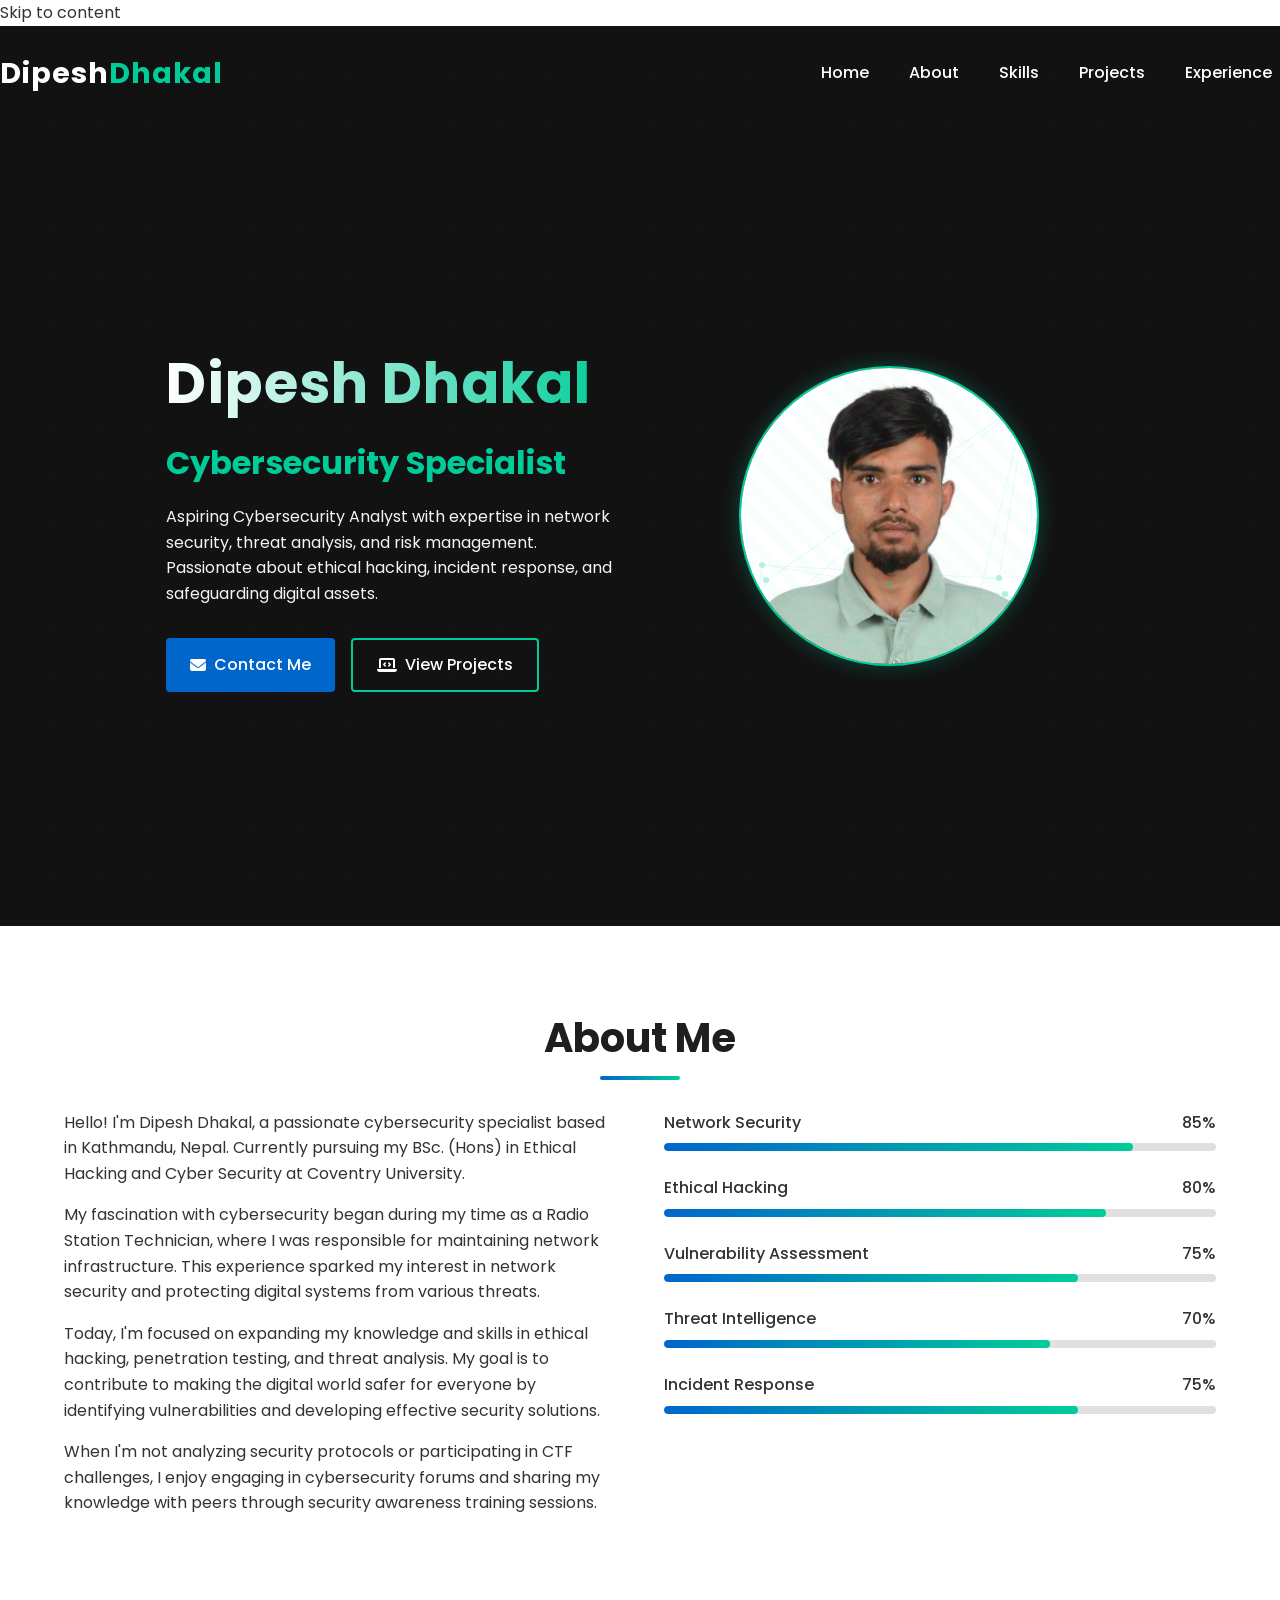
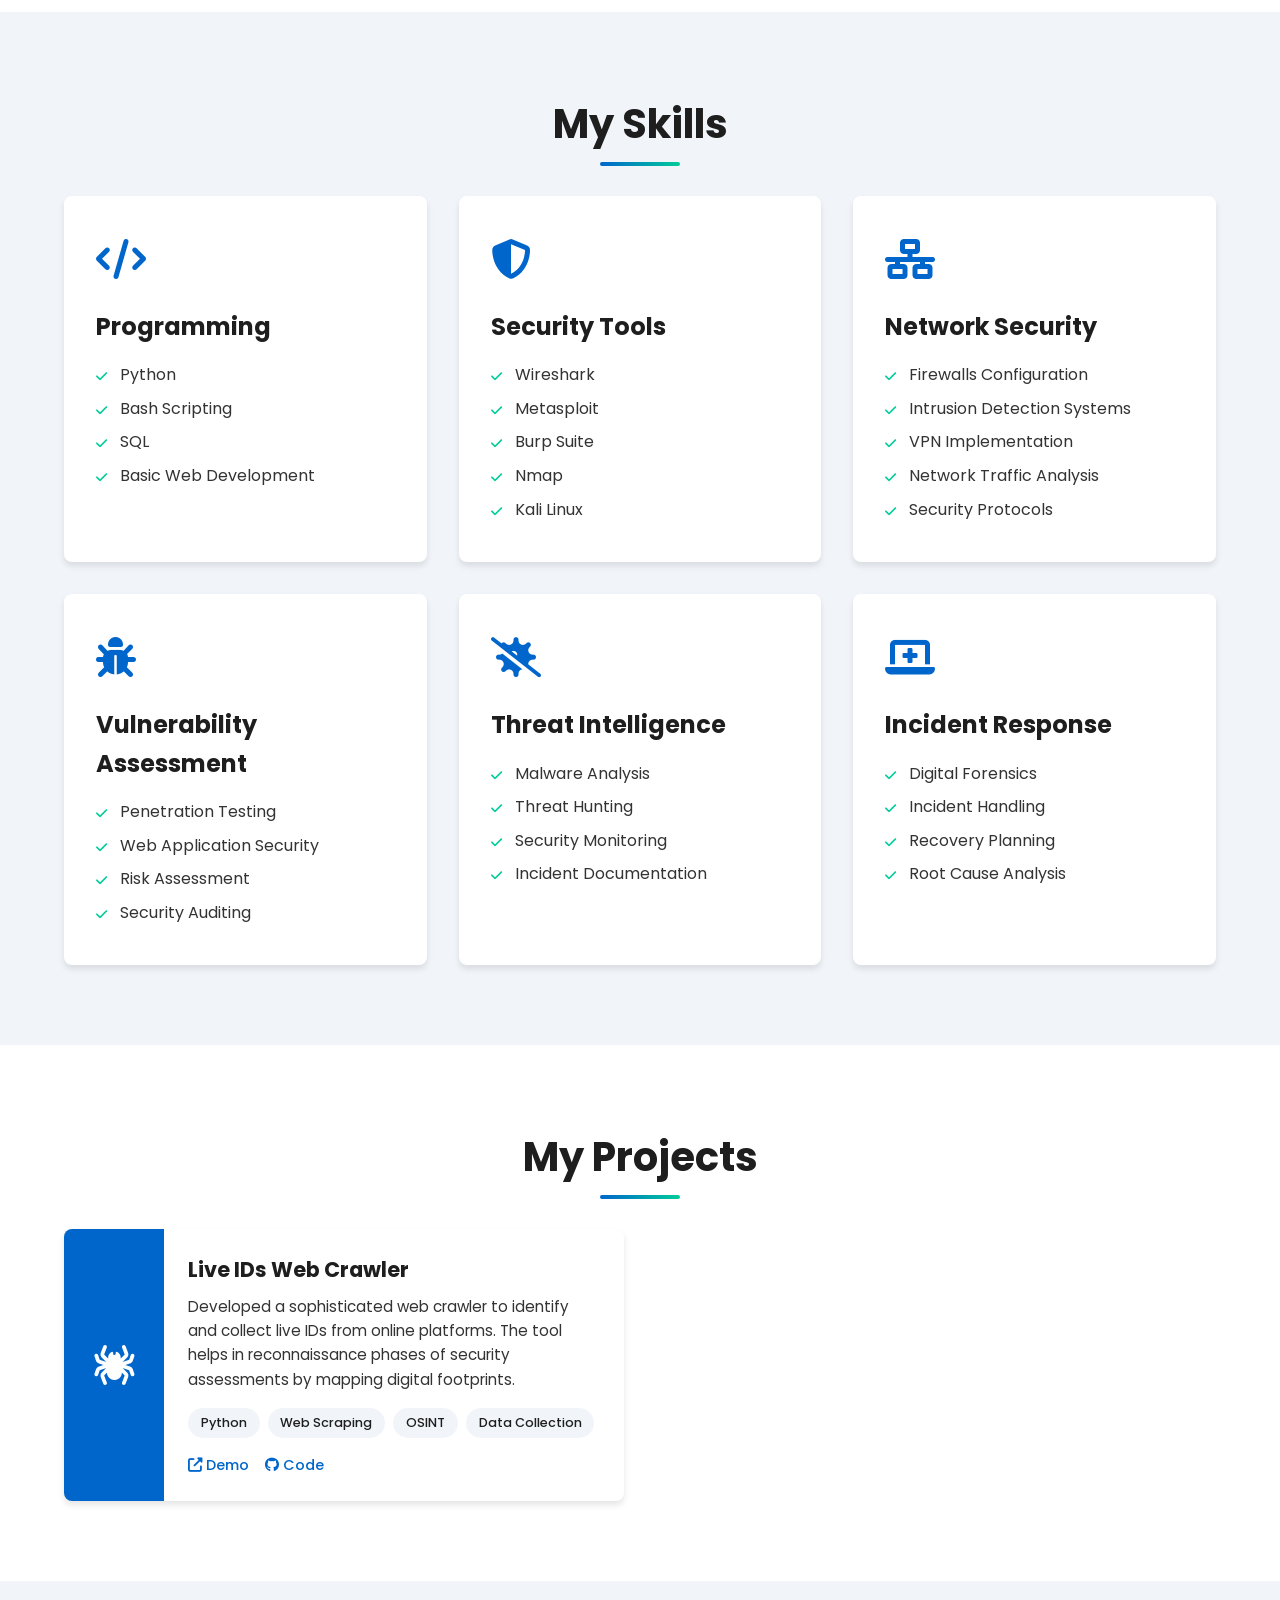
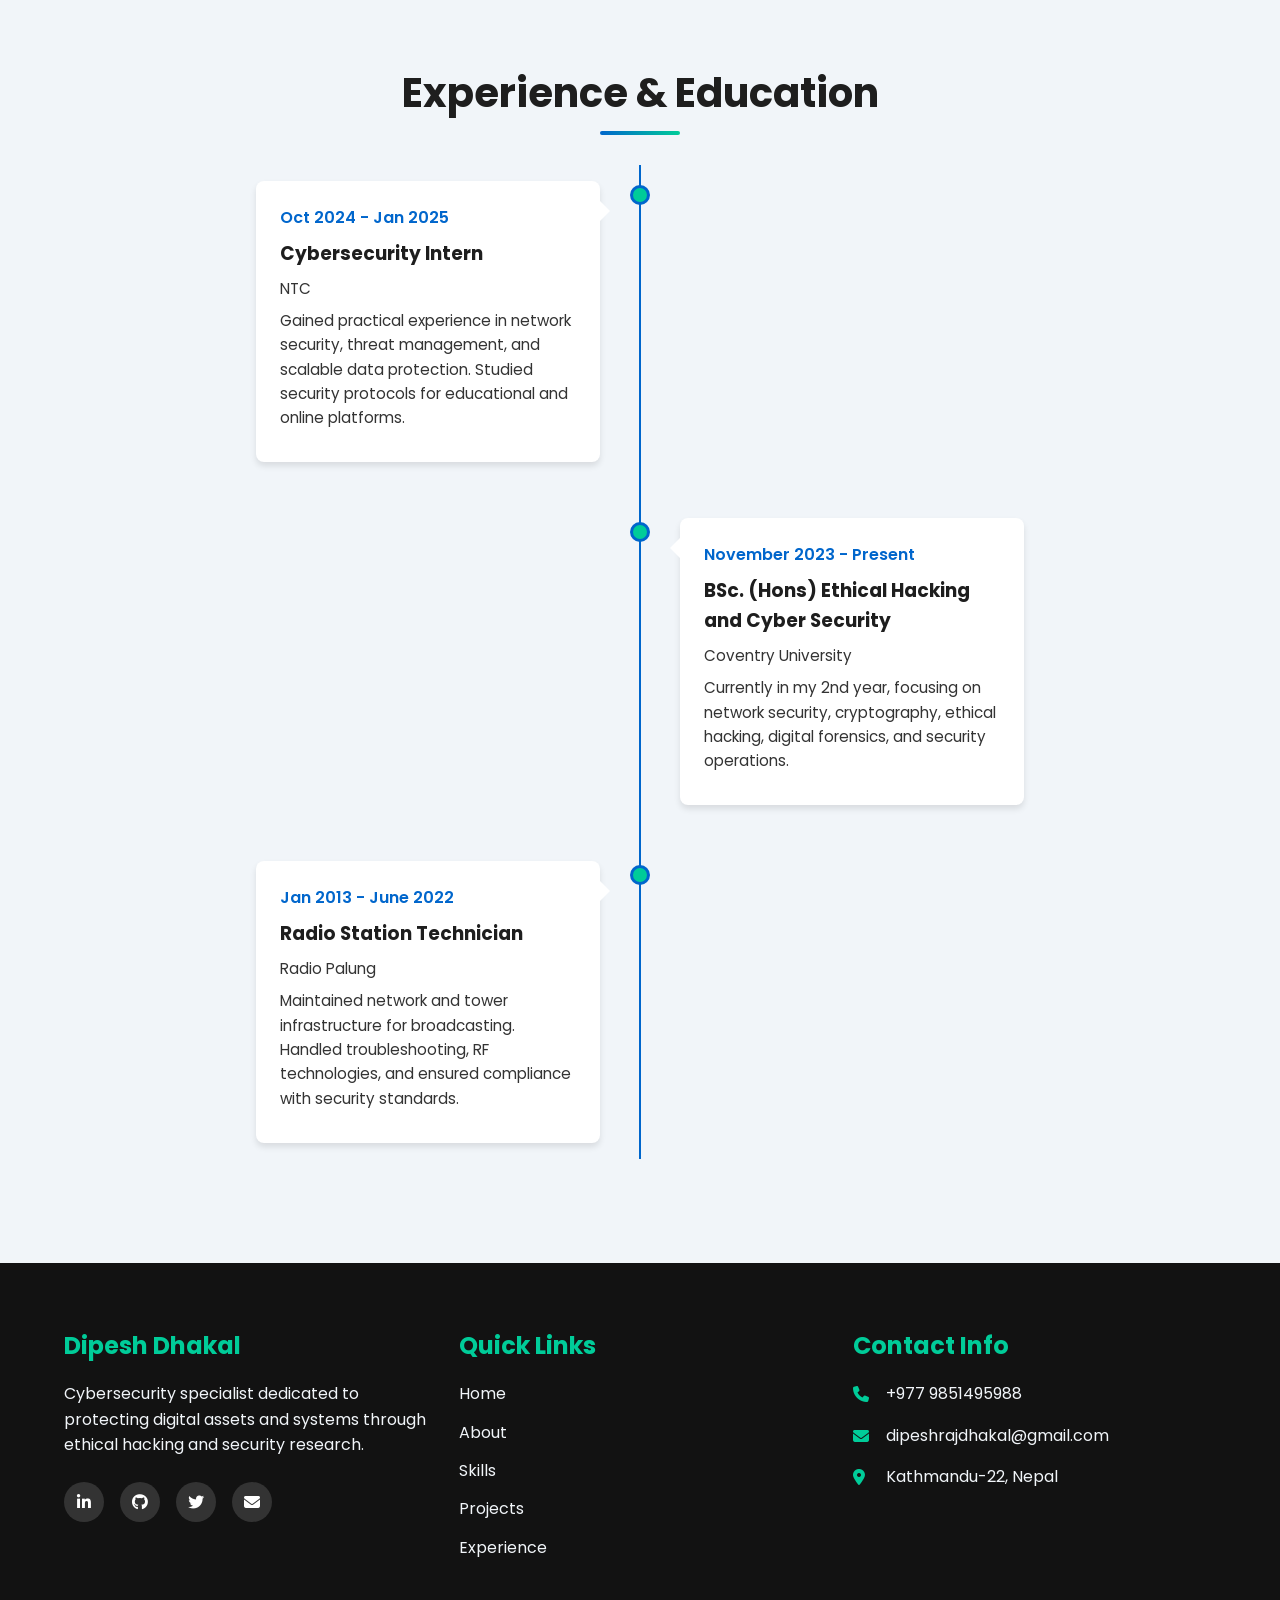
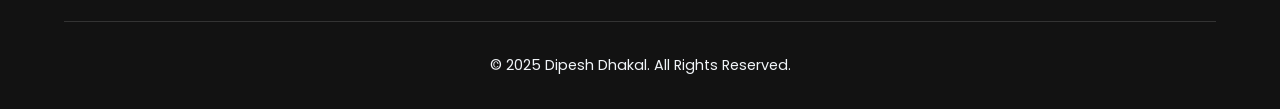
==== commit 404f54e4: "Update index.html" ====
--- a/index.html
+++ b/index.html
@@ -1,1650 +1,330 @@
 <!DOCTYPE html>
 <html lang="en">
 <head>
-    <meta charset="UTF-8">
-    <meta name="viewport" content="width=device-width, initial-scale=1.0">
-    <meta name="description" content="Jay Ma Engineering Workshop - Professional construction, fabrication, painting, electrical, plumbing, and fit-out services. Precision craftsmanship for industrial & commercial solutions.">
-    <meta name="keywords" content="engineering, furniture, painting, electrical, tiles, marble, metal structures, aluminium, glass works, plumbing, false ceiling, fabrication, workshop">
-    <meta name="author" content="Jay Ma Engineering">
-    <title>Jay Ma Engineering Workshop | Professional Engineering Services</title>
-    
-    <style>
-        /* Reset and Base Styles */
-        * {
-            margin: 0;
-            padding: 0;
-            box-sizing: border-box;
-        }
-
-        :root {
-            --primary-blue: #0a2463;
-            --secondary-blue: #1e3a8a;
-            --accent-orange: #fb8500;
-            --accent-gold: #ffb703;
-            --dark-gray: #2d3748;
-            --medium-gray: #4a5568;
-            --light-gray: #e2e8f0;
-            --white: #ffffff;
-            --black: #1a202c;
-            --success-green: #10b981;
-            --error-red: #ef4444;
-        }
-
-        html {
-            scroll-behavior: smooth;
-        }
-
-        body {
-            font-family: 'Segoe UI', Tahoma, Geneva, Verdana, sans-serif;
-            line-height: 1.6;
-            color: var(--dark-gray);
-            overflow-x: hidden;
-        }
-
-        /* Typography */
-        h1, h2, h3, h4, h5, h6 {
-            font-weight: 700;
-            line-height: 1.2;
-            margin-bottom: 1rem;
-        }
-
-        h1 {
-            font-size: clamp(2.5rem, 5vw, 4rem);
-        }
-
-        h2 {
-            font-size: clamp(2rem, 4vw, 3rem);
-            color: var(--primary-blue);
-        }
-
-        h3 {
-            font-size: clamp(1.5rem, 3vw, 2rem);
-        }
-
-        p {
-            margin-bottom: 1rem;
-            font-size: clamp(1rem, 2vw, 1.125rem);
-        }
-
-        /* Navigation */
-        .navbar {
-            position: fixed;
-            top: 0;
-            width: 100%;
-            background: rgba(10, 36, 99, 0.95);
-            backdrop-filter: blur(10px);
-            z-index: 1000;
-            padding: 1rem 0;
-            transition: all 0.3s ease;
-            box-shadow: 0 2px 10px rgba(0, 0, 0, 0.1);
-        }
-
-        .navbar.scrolled {
-            padding: 0.5rem 0;
-            background: rgba(10, 36, 99, 0.98);
-        }
-
-        .nav-container {
-            max-width: 1200px;
-            margin: 0 auto;
-            padding: 0 2rem;
-            display: flex;
-            justify-content: space-between;
-            align-items: center;
-        }
-
-        .logo {
-            color: var(--white);
-            font-size: 1.5rem;
-            font-weight: 700;
-            text-decoration: none;
-            display: flex;
-            align-items: center;
-            gap: 0.5rem;
-            transition: transform 0.3s ease;
-        }
-
-        .logo:hover {
-            transform: scale(1.05);
-        }
-
-        .logo-icon {
-            width: 40px;
-            height: 40px;
-            background: var(--accent-orange);
-            border-radius: 8px;
-            display: flex;
-            align-items: center;
-            justify-content: center;
-            font-weight: bold;
-            font-size: 1.2rem;
-        }
-
-        .nav-menu {
-            display: flex;
-            list-style: none;
-            gap: 2rem;
-            align-items: center;
-        }
-
-        .nav-menu a {
-            color: var(--white);
-            text-decoration: none;
-            font-weight: 500;
-            transition: all 0.3s ease;
-            padding: 0.5rem 1rem;
-            border-radius: 4px;
-            position: relative;
-        }
-
-        .nav-menu a::after {
-            content: '';
-            position: absolute;
-            bottom: 0;
-            left: 50%;
-            width: 0;
-            height: 2px;
-            background: var(--accent-orange);
-            transition: all 0.3s ease;
-            transform: translateX(-50%);
-        }
-
-        .nav-menu a:hover::after {
-            width: 80%;
-        }
-
-        .nav-menu a:hover {
-            color: var(--accent-orange);
-        }
-
-        /* Hamburger Menu */
-        .hamburger {
-            display: none;
-            flex-direction: column;
-            cursor: pointer;
-            gap: 5px;
-        }
-
-        .hamburger span {
-            width: 25px;
-            height: 3px;
-            background: var(--white);
-            transition: all 0.3s ease;
-            border-radius: 2px;
-        }
-
-        .hamburger.active span:nth-child(1) {
-            transform: rotate(45deg) translate(8px, 8px);
-        }
-
-        .hamburger.active span:nth-child(2) {
-            opacity: 0;
-        }
-
-        .hamburger.active span:nth-child(3) {
-            transform: rotate(-45deg) translate(7px, -7px);
-        }
-
-        /* Hero Section */
-        .hero {
-            min-height: 100vh;
-            background: linear-gradient(135deg, var(--primary-blue) 0%, var(--secondary-blue) 100%);
-            position: relative;
-            display: flex;
-            align-items: center;
-            justify-content: center;
-            overflow: hidden;
-            padding-top: 80px;
-        }
-
-        .hero::before {
-            content: '';
-            position: absolute;
-            top: 0;
-            left: 0;
-            right: 0;
-            bottom: 0;
-            background: url('https://images.unsplash.com/photo-1581091226825-a6a2a5aee158?w=1920&q=80') center/cover;
-            opacity: 0.15;
-            z-index: 0;
-        }
-
-        .hero-content {
-            position: relative;
-            z-index: 1;
-            text-align: center;
-            color: var(--white);
-            max-width: 900px;
-            padding: 2rem;
-            animation: fadeInUp 1s ease;
-        }
-
-        .hero h1 {
-            color: var(--white);
-            margin-bottom: 1.5rem;
-            text-shadow: 2px 2px 4px rgba(0, 0, 0, 0.3);
-        }
-
-        .hero-tagline {
-            font-size: clamp(1.2rem, 3vw, 1.5rem);
-            margin-bottom: 2rem;
-            color: var(--accent-gold);
-            font-weight: 300;
-        }
-
-        .hero p {
-            font-size: clamp(1rem, 2vw, 1.25rem);
-            margin-bottom: 2.5rem;
-            opacity: 0.95;
-        }
-
-        .cta-buttons {
-            display: flex;
-            gap: 1rem;
-            justify-content: center;
-            flex-wrap: wrap;
-        }
-
-        .btn {
-            padding: 1rem 2.5rem;
-            border: none;
-            border-radius: 50px;
-            font-size: 1.1rem;
-            font-weight: 600;
-            cursor: pointer;
-            transition: all 0.3s ease;
-            text-decoration: none;
-            display: inline-block;
-            position: relative;
-            overflow: hidden;
-        }
-
-        .btn-primary {
-            background: var(--accent-orange);
-            color: var(--white);
-            box-shadow: 0 4px 15px rgba(251, 133, 0, 0.4);
-        }
-
-        .btn-primary:hover {
-            background: var(--accent-gold);
-            transform: translateY(-3px);
-            box-shadow: 0 6px 20px rgba(251, 133, 0, 0.6);
-        }
-
-        .btn-secondary {
-            background: transparent;
-            color: var(--white);
-            border: 2px solid var(--white);
-        }
-
-        .btn-secondary:hover {
-            background: var(--white);
-            color: var(--primary-blue);
-            transform: translateY(-3px);
-        }
-
-        /* Floating Shapes Animation */
-        .hero-shapes {
-            position: absolute;
-            width: 100%;
-            height: 100%;
-            overflow: hidden;
-            z-index: 0;
-        }
-
-        .shape {
-            position: absolute;
-            opacity: 0.1;
-            animation: float 20s infinite ease-in-out;
-        }
-
-        .shape:nth-child(1) {
-            width: 80px;
-            height: 80px;
-            background: var(--accent-orange);
-            border-radius: 50%;
-            top: 20%;
-            left: 10%;
-            animation-delay: 0s;
-        }
-
-        .shape:nth-child(2) {
-            width: 60px;
-            height: 60px;
-            background: var(--accent-gold);
-            border-radius: 10px;
-            top: 60%;
-            right: 15%;
-            animation-delay: 2s;
-        }
-
-        .shape:nth-child(3) {
-            width: 100px;
-            height: 100px;
-            background: var(--white);
-            border-radius: 50%;
-            bottom: 20%;
-            left: 20%;
-            animation-delay: 4s;
-        }
-
-        /* Sections */
-        section {
-            padding: 5rem 2rem;
-        }
-
-        .container {
-            max-width: 1200px;
-            margin: 0 auto;
-        }
-
-        .section-header {
-            text-align: center;
-            margin-bottom: 4rem;
-            animation: fadeInUp 0.8s ease;
-        }
-
-        .section-header h2 {
-            position: relative;
-            display: inline-block;
-        }
-
-        .section-header h2::after {
-            content: '';
-            position: absolute;
-            bottom: -10px;
-            left: 50%;
-            transform: translateX(-50%);
-            width: 60px;
-            height: 4px;
-            background: var(--accent-orange);
-            border-radius: 2px;
-        }
-
-        .section-header p {
-            color: var(--medium-gray);
-            max-width: 600px;
-            margin: 1.5rem auto 0;
-        }
-
-        /* Services Section */
-        .services {
-            background: linear-gradient(180deg, var(--white) 0%, var(--light-gray) 100%);
-        }
-
-        .services-grid {
-            display: grid;
-            grid-template-columns: repeat(auto-fit, minmax(280px, 1fr));
-            gap: 2rem;
-            margin-top: 3rem;
-        }
-
-        .service-card {
-            background: var(--white);
-            padding: 2.5rem 2rem;
-            border-radius: 15px;
-            text-align: center;
-            transition: all 0.4s ease;
-            box-shadow: 0 5px 15px rgba(0, 0, 0, 0.08);
-            position: relative;
-            overflow: hidden;
-        }
-
-        .service-card::before {
-            content: '';
-            position: absolute;
-            top: 0;
-            left: 0;
-            width: 100%;
-            height: 4px;
-            background: linear-gradient(90deg, var(--accent-orange), var(--accent-gold));
-            transform: scaleX(0);
-            transition: transform 0.4s ease;
-        }
-
-        .service-card:hover {
-            transform: translateY(-10px);
-            box-shadow: 0 15px 35px rgba(0, 0, 0, 0.15);
-        }
-
-        .service-card:hover::before {
-            transform: scaleX(1);
-        }
-
-        .service-icon {
-            width: 80px;
-            height: 80px;
-            margin: 0 auto 1.5rem;
-            background: linear-gradient(135deg, var(--primary-blue), var(--secondary-blue));
-            border-radius: 50%;
-            display: flex;
-            align-items: center;
-            justify-content: center;
-            font-size: 2.5rem;
-            color: var(--white);
-            transition: all 0.4s ease;
-        }
-
-        .service-card:hover .service-icon {
-            background: linear-gradient(135deg, var(--accent-orange), var(--accent-gold));
-            transform: rotateY(360deg);
-        }
-
-        .service-card h3 {
-            color: var(--primary-blue);
-            margin-bottom: 1rem;
-        }
-
-        .service-card p {
-            color: var(--medium-gray);
-            margin: 0;
-        }
-
-        /* Portfolio/Gallery Section */
-        .portfolio {
-            background: var(--white);
-        }
-
-        .gallery-grid {
-            display: grid;
-            grid-template-columns: repeat(auto-fit, minmax(300px, 1fr));
-            gap: 2rem;
-            margin-top: 3rem;
-        }
-
-        .gallery-item {
-            position: relative;
-            overflow: hidden;
-            border-radius: 15px;
-            cursor: pointer;
-            aspect-ratio: 4/3;
-            box-shadow: 0 5px 15px rgba(0, 0, 0, 0.1);
-            transition: all 0.4s ease;
-        }
-
-        .gallery-item:hover {
-            transform: scale(1.05);
-            box-shadow: 0 15px 35px rgba(0, 0, 0, 0.2);
-        }
-
-        .gallery-item img {
-            width: 100%;
-            height: 100%;
-            object-fit: cover;
-            transition: transform 0.4s ease;
-        }
-
-        .gallery-item:hover img {
-            transform: scale(1.1);
-        }
-
-        .gallery-overlay {
-            position: absolute;
-            top: 0;
-            left: 0;
-            right: 0;
-            bottom: 0;
-            background: linear-gradient(135deg, rgba(10, 36, 99, 0.9), rgba(251, 133, 0, 0.9));
-            display: flex;
-            flex-direction: column;
-            align-items: center;
-            justify-content: center;
-            opacity: 0;
-            transition: opacity 0.4s ease;
-            padding: 2rem;
-        }
-
-        .gallery-item:hover .gallery-overlay {
-            opacity: 1;
-        }
-
-        .gallery-overlay h3 {
-            color: var(--white);
-            margin-bottom: 0.5rem;
-        }
-
-        .gallery-overlay p {
-            color: var(--white);
-            text-align: center;
-            margin: 0;
-        }
-
-        /* Lightbox */
-        .lightbox {
-            display: none;
-            position: fixed;
-            top: 0;
-            left: 0;
-            right: 0;
-            bottom: 0;
-            background: rgba(0, 0, 0, 0.95);
-            z-index: 2000;
-            align-items: center;
-            justify-content: center;
-            padding: 2rem;
-            animation: fadeIn 0.3s ease;
-        }
-
-        .lightbox.active {
-            display: flex;
-        }
-
-        .lightbox-content {
-            max-width: 90%;
-            max-height: 90%;
-            position: relative;
-            animation: zoomIn 0.3s ease;
-        }
-
-        .lightbox-content img {
-            width: 100%;
-            height: 100%;
-            object-fit: contain;
-            border-radius: 10px;
-        }
-
-        .lightbox-close {
-            position: absolute;
-            top: -40px;
-            right: -40px;
-            color: var(--white);
-            font-size: 2.5rem;
-            cursor: pointer;
-            transition: transform 0.3s ease;
-            width: 40px;
-            height: 40px;
-            display: flex;
-            align-items: center;
-            justify-content: center;
-        }
-
-        .lightbox-close:hover {
-            transform: rotate(90deg);
-        }
-
-        /* Company History Section (replaces testimonials) */
-        .company-history {
-            background: linear-gradient(180deg, var(--light-gray) 0%, var(--white) 100%);
-        }
-
-        .history-container {
-            max-width: 900px;
-            margin: 0 auto;
-        }
-
-        .history-card {
-            background: var(--white);
-            padding: 2.5rem;
-            border-radius: 15px;
-            box-shadow: 0 10px 30px rgba(0,0,0,0.08);
-            margin: 1rem 0;
-            color: var(--dark-gray);
-            line-height: 1.7;
-        }
-
-        .history-list {
-            margin-top: 1rem;
-            padding-left: 1.2rem;
-            color: var(--medium-gray);
-        }
-
-        .history-list li {
-            margin-bottom: 0.6rem;
-        }
-
-        /* Contact Section */
-        .contact {
-            background: var(--primary-blue);
-            color: var(--white);
-        }
-
-        .contact .section-header h2 {
-            color: var(--white);
-        }
-
-        .contact .section-header h2::after {
-            background: var(--accent-orange);
-        }
-
-        .contact .section-header p {
-            color: rgba(255, 255, 255, 0.9);
-        }
-
-        .contact-content {
-            display: grid;
-            grid-template-columns: repeat(auto-fit, minmax(300px, 1fr));
-            gap: 3rem;
-            margin-top: 3rem;
-        }
-
-        .contact-info {
-            display: flex;
-            flex-direction: column;
-            gap: 2rem;
-        }
-
-        .contact-item {
-            display: flex;
-            align-items: flex-start;
-            gap: 1.5rem;
-            padding: 1.5rem;
-            background: rgba(255, 255, 255, 0.1);
-            border-radius: 10px;
-            transition: all 0.3s ease;
-        }
-
-        .contact-item:hover {
-            background: rgba(255, 255, 255, 0.15);
-            transform: translateX(10px);
-        }
-
-        .contact-icon {
-            width: 50px;
-            height: 50px;
-            background: var(--accent-orange);
-            border-radius: 10px;
-            display: flex;
-            align-items: center;
-            justify-content: center;
-            font-size: 1.5rem;
-            flex-shrink: 0;
-        }
-
-        .contact-item-content h3 {
-            color: var(--white);
-            margin-bottom: 0.5rem;
-            font-size: 1.2rem;
-        }
-
-        .contact-item-content p {
-            color: rgba(255, 255, 255, 0.9);
-            margin: 0;
-        }
-
-        /* Contact Form */
-        .contact-form {
-            background: rgba(255, 255, 255, 0.1);
-            padding: 2.5rem;
-            border-radius: 20px;
-            backdrop-filter: blur(10px);
-        }
-
-        .form-group {
-            margin-bottom: 1.5rem;
-        }
-
-        .form-group label {
-            display: block;
-            margin-bottom: 0.5rem;
-            font-weight: 500;
-            color: var(--white);
-        }
-
-        .form-group input,
-        .form-group textarea {
-            width: 100%;
-            padding: 1rem;
-            border: 2px solid rgba(255, 255, 255, 0.2);
-            border-radius: 10px;
-            background: rgba(255, 255, 255, 0.1);
-            color: var(--white);
-            font-size: 1rem;
-            transition: all 0.3s ease;
-        }
-
-        .form-group input::placeholder,
-        .form-group textarea::placeholder {
-            color: rgba(255, 255, 255, 0.6);
-        }
-
-        .form-group input:focus,
-        .form-group textarea:focus {
-            outline: none;
-            border-color: var(--accent-orange);
-            background: rgba(255, 255, 255, 0.15);
-        }
-
-        .form-group textarea {
-            resize: vertical;
-            min-height: 150px;
-        }
-
-        .form-group.error input,
-        .form-group.error textarea {
-            border-color: var(--error-red);
-        }
-
-        .form-group.success input,
-        .form-group.success textarea {
-            border-color: var(--success-green);
-        }
-
-        .error-message {
-            color: var(--error-red);
-            font-size: 0.875rem;
-            margin-top: 0.5rem;
-            display: none;
-        }
-
-        .form-group.error .error-message {
-            display: block;
-        }
-
-        .form-submit {
-            display: flex;
-            align-items: center;
-            gap: 1rem;
-        }
-
-        .form-submit .btn {
-            flex: 1;
-        }
-
-        .form-message {
-            padding: 1rem;
-            border-radius: 10px;
-            margin-bottom: 1.5rem;
-            display: none;
-            animation: slideDown 0.3s ease;
-        }
-
-        .form-message.success {
-            background: var(--success-green);
-            color: var(--white);
-            display: block;
-        }
-
-        .form-message.error {
-            background: var(--error-red);
-            color: var(--white);
-            display: block;
-        }
-
-        .loading {
-            display: none;
-            width: 24px;
-            height: 24px;
-            border: 3px solid rgba(255, 255, 255, 0.3);
-            border-top-color: var(--white);
-            border-radius: 50%;
-            animation: spin 0.8s linear infinite;
-        }
-
-        .loading.active {
-            display: block;
-        }
-
-        /* Footer */
-        footer {
-            background: var(--black);
-            color: var(--white);
-            padding: 3rem 2rem 1rem;
-        }
-
-        .footer-content {
-            max-width: 1200px;
-            margin: 0 auto;
-            display: grid;
-            grid-template-columns: repeat(auto-fit, minmax(250px, 1fr));
-            gap: 3rem;
-            margin-bottom: 2rem;
-        }
-
-        .footer-section h3 {
-            color: var(--accent-orange);
-            margin-bottom: 1.5rem;
-        }
-
-        .footer-section p {
-            color: rgba(255, 255, 255, 0.8);
-            line-height: 1.8;
-        }
-
-        .footer-links {
-            list-style: none;
-        }
-
-        .footer-links li {
-            margin-bottom: 0.8rem;
-        }
-
-        .footer-links a {
-            color: rgba(255, 255, 255, 0.8);
-            text-decoration: none;
-            transition: all 0.3s ease;
-            display: inline-flex;
-            align-items: center;
-            gap: 0.5rem;
-        }
-
-        .footer-links a:hover {
-            color: var(--accent-orange);
-            transform: translateX(5px);
-        }
-
-        .social-links {
-            display: flex;
-            gap: 1rem;
-            margin-top: 1rem;
-        }
-
-        .social-icon {
-            width: 40px;
-            height: 40px;
-            background: rgba(255, 255, 255, 0.1);
-            border-radius: 50%;
-            display: flex;
-            align-items: center;
-            justify-content: center;
-            color: var(--white);
-            text-decoration: none;
-            transition: all 0.3s ease;
-        }
-
-        .social-icon:hover {
-            background: var(--accent-orange);
-            transform: translateY(-5px);
-        }
-
-        .footer-bottom {
-            text-align: center;
-            padding-top: 2rem;
-            border-top: 1px solid rgba(255, 255, 255, 0.1);
-            color: rgba(255, 255, 255, 0.6);
-        }
-
-        /* Scroll to Top Button */
-        .scroll-top {
-            position: fixed;
-            bottom: 30px;
-            right: 30px;
-            width: 50px;
-            height: 50px;
-            background: var(--accent-orange);
-            border-radius: 50%;
-            display: flex;
-            align-items: center;
-            justify-content: center;
-            color: var(--white);
-            cursor: pointer;
-            opacity: 0;
-            visibility: hidden;
-            transition: all 0.3s ease;
-            z-index: 999;
-            box-shadow: 0 4px 15px rgba(251, 133, 0, 0.4);
-        }
-
-        .scroll-top.visible {
-            opacity: 1;
-            visibility: visible;
-        }
-
-        .scroll-top:hover {
-            background: var(--accent-gold);
-            transform: translateY(-5px);
-        }
-
-        /* Animations */
-        @keyframes fadeIn {
-            from {
-                opacity: 0;
-            }
-            to {
-                opacity: 1;
-            }
-        }
-
-        @keyframes fadeInUp {
-            from {
-                opacity: 0;
-                transform: translateY(30px);
-            }
-            to {
-                opacity: 1;
-                transform: translateY(0);
-            }
-        }
-
-        @keyframes slideIn {
-            from {
-                opacity: 0;
-                transform: translateX(-30px);
-            }
-            to {
-                opacity: 1;
-                transform: translateX(0);
-            }
-        }
-
-        @keyframes slideDown {
-            from {
-                opacity: 0;
-                transform: translateY(-20px);
-            }
-            to {
-                opacity: 1;
-                transform: translateY(0);
-            }
-        }
-
-        @keyframes zoomIn {
-            from {
-                transform: scale(0.8);
-                opacity: 0;
-            }
-            to {
-                transform: scale(1);
-                opacity: 1;
-            }
-        }
-
-        @keyframes float {
-            0%, 100% {
-                transform: translateY(0) rotate(0deg);
-            }
-            50% {
-                transform: translateY(-20px) rotate(180deg);
-            }
-        }
-
-        @keyframes spin {
-            to {
-                transform: rotate(360deg);
-            }
-        }
-
-        /* Responsive Design */
-        @media (max-width: 768px) {
-            .hamburger {
-                display: flex;
-            }
-
-            .nav-menu {
-                position: fixed;
-                top: 70px;
-                left: -100%;
-                flex-direction: column;
-                background: rgba(10, 36, 99, 0.98);
-                width: 100%;
-                padding: 2rem;
-                gap: 1rem;
-                transition: left 0.3s ease;
-                box-shadow: 0 10px 20px rgba(0, 0, 0, 0.2);
-            }
-
-            .nav-menu.active {
-                left: 0;
-            }
-
-            .nav-menu a {
-                width: 100%;
-                padding: 1rem;
-                text-align: center;
-            }
-
-            section {
-                padding: 3rem 1.5rem;
-            }
-
-            .cta-buttons {
-                flex-direction: column;
-            }
-
-            .btn {
-                width: 100%;
-            }
-
-            .services-grid,
-            .gallery-grid {
-                grid-template-columns: 1fr;
-            }
-
-            .contact-content {
-                grid-template-columns: 1fr;
-            }
-
-            .lightbox-close {
-                top: -50px;
-                right: 0;
-            }
-
-            .footer-content {
-                grid-template-columns: 1fr;
-                gap: 2rem;
-            }
-        }
-
-        @media (max-width: 480px) {
-            .nav-container {
-                padding: 0 1rem;
-            }
-
-            .hero-content {
-                padding: 1rem;
-            }
-
-            .contact-form {
-                padding: 1.5rem;
-            }
-
-            .scroll-top {
-                bottom: 20px;
-                right: 20px;
-                width: 45px;
-                height: 45px;
-            }
-        }
-
-        /* Print Styles */
-        @media print {
-            .navbar,
-            .hamburger,
-            .scroll-top,
-            .lightbox {
-                display: none !important;
-            }
-        }
-    </style>
+    <meta charset="utf-8">
+    <meta name="viewport" content="width=device-width, initial-scale=1">
+    <title>Dipesh Dhakal | Cybersecurity Specialist</title>
+    <meta name="description" content="Dipesh Dhakal — Cybersecurity Specialist. Skills: network security, ethical hacking, threat intelligence, incident response. Based in Kathmandu, Nepal.">
+    <!-- Open Graph -->
+    <meta property="og:title" content="Dipesh Dhakal | Cybersecurity Specialist">
+    <meta property="og:description" content="Cybersecurity specialist focusing on ethical hacking, network security, threat analysis and incident response.">
+    <meta property="og:type" content="website">
+    <meta property="og:image" content="image/profile1.jpg">
+    <link rel="icon" href="image/final.ico" type="image/x-icon">
+
+    <!-- Font Awesome CDN (consider self-hosting for production) -->
+    <link rel="preconnect" href="https://cdnjs.cloudflare.com">
+    <link rel="stylesheet" href="https://cdnjs.cloudflare.com/ajax/libs/font-awesome/6.4.0/css/all.min.css" crossorigin="anonymous">
+
+    <link rel="stylesheet" href="css/style.css">
 </head>
 <body>
-    <!-- Navigation -->
-    <nav class="navbar" role="navigation" aria-label="Main navigation">
-        <div class="nav-container">
-            <a href="#home" class="logo" aria-label="Jay Ma Engineering Workshop Home">
-                <div class="logo-icon">JM</div>
-               
-            </a>
-            <ul class="nav-menu">
-                <li><a href="#home">Home</a></li>
-                <li><a href="#services">Services</a></li>
-                <li><a href="#portfolio">Portfolio</a></li>
-                <li><a href="#history">Company History</a></li>
-                <li><a href="#contact">Contact</a></li>
-            </ul>
-            <div class="hamburger" aria-label="Toggle menu" role="button" tabindex="0">
-                <span></span>
-                <span></span>
-                <span></span>
+    <a class="skip-link" href="#main">Skip to content</a>
+
+    <header id="home" class="site-header" role="banner">
+        <div class="cyber-pattern" aria-hidden="true"></div>
+        <div class="container">
+            <nav class="site-nav" role="navigation" aria-label="Primary">
+                <div class="logo">Dipesh<span>Dhakal</span></div>
+
+                <div class="nav-links" id="primary-navigation">
+                    <a href="#home">Home</a>
+                    <a href="#about">About</a>
+                    <a href="#skills">Skills</a>
+                    <a href="#projects">Projects</a>
+                    <a href="#experience">Experience</a>
+                </div>
+
+                <button class="hamburger" id="nav-toggle" aria-controls="primary-navigation" aria-expanded="false" aria-label="Toggle navigation">
+                    <i class="fas fa-bars" aria-hidden="true"></i>
+                </button>
+            </nav>
+
+            <div class="hero">
+                <div class="hero-content">
+                    <h1 class="hero-title">Dipesh Dhakal</h1>
+                    <h2 class="hero-subtitle">Cybersecurity Specialist</h2>
+                    <p class="hero-text">Aspiring Cybersecurity Analyst with expertise in network security, threat analysis, and risk management. Passionate about ethical hacking, incident response, and safeguarding digital assets.</p>
+                    <div class="cta-buttons">
+                        <a href="#contact" class="btn btn-primary">
+                            <i class="fas fa-envelope" aria-hidden="true"></i> Contact Me
+                        </a>
+                        <a href="#projects" class="btn btn-outline">
+                            <i class="fas fa-laptop-code" aria-hidden="true"></i> View Projects
+                        </a>
+                    </div>
+                </div>
+
+                <div class="hero-image">
+                    <div class="profile-container">
+                        <img src="image/profile1.jpg" alt="Dipesh Dhakal — profile photo" class="profile-img">
+                        <div class="network-overlay" aria-hidden="true"></div>
+                    </div>
+                </div>
             </div>
         </div>
-    </nav>
-
-    <!-- Hero Section -->
-    <section id="home" class="hero">
-        <div class="hero-shapes">
-            <div class="shape"></div>
-            <div class="shape"></div>
-            <div class="shape"></div>
-        </div>
-        <div class="hero-content">
-            <h1>Jay Ma Engineering Workshop</h1>
-            <p class="hero-tagline">Precision Engineering | Craftsmanship Excellence</p>
-            <p>Transform your vision into reality with expert construction, fabrication, fit-out, and engineering services. Trusted partner for commercial and residential projects across Nepal.</p>
-            <div class="cta-buttons">
-                <a href="#contact" class="btn btn-primary">Get a Quote</a>
-                <a href="#services" class="btn btn-secondary">Our Services</a>
-            </div>
-        </div>
-    </section>
-
-    <!-- Services Section -->
-    <section id="services" class="services">
+    </header>
+
+    <main id="main" role="main">
+        <section id="about">
+            <div class="container">
+                <h2 class="section-title">About Me</h2>
+
+                <div class="about-content">
+                    <div class="about-text">
+                        <p>Hello! I'm Dipesh Dhakal, a passionate cybersecurity specialist based in Kathmandu, Nepal. Currently pursuing my BSc. (Hons) in Ethical Hacking and Cyber Security at Coventry University.</p>
+
+                        <p>My fascination with cybersecurity began during my time as a Radio Station Technician, where I was responsible for maintaining network infrastructure. This experience sparked my interest in network security and protecting digital systems from various threats.</p>
+
+                        <p>Today, I'm focused on expanding my knowledge and skills in ethical hacking, penetration testing, and threat analysis. My goal is to contribute to making the digital world safer for everyone by identifying vulnerabilities and developing effective security solutions.</p>
+
+                        <p>When I'm not analyzing security protocols or participating in CTF challenges, I enjoy engaging in cybersecurity forums and sharing my knowledge with peers through security awareness training sessions.</p>
+                    </div>
+
+                    <aside class="about-stats" aria-label="Skill proficiency">
+                        <div class="stat-item">
+                            <div class="stat-title">
+                                <span class="stat-name">Network Security</span>
+                                <span class="stat-percentage">85%</span>
+                            </div>
+                            <div class="progress-bar" role="progressbar" aria-valuemin="0" aria-valuemax="100" aria-valuenow="85">
+                                <div class="progress" style="width: 85%;"></div>
+                            </div>
+                        </div>
+
+                        <div class="stat-item">
+                            <div class="stat-title">
+                                <span class="stat-name">Ethical Hacking</span>
+                                <span class="stat-percentage">80%</span>
+                            </div>
+                            <div class="progress-bar" role="progressbar" aria-valuemin="0" aria-valuemax="100" aria-valuenow="80">
+                                <div class="progress" style="width: 80%;"></div>
+                            </div>
+                        </div>
+
+                        <div class="stat-item">
+                            <div class="stat-title">
+                                <span class="stat-name">Vulnerability Assessment</span>
+                                <span class="stat-percentage">75%</span>
+                            </div>
+                            <div class="progress-bar" role="progressbar" aria-valuemin="0" aria-valuemax="100" aria-valuenow="75">
+                                <div class="progress" style="width: 75%;"></div>
+                            </div>
+                        </div>
+
+                        <div class="stat-item">
+                            <div class="stat-title">
+                                <span class="stat-name">Threat Intelligence</span>
+                                <span class="stat-percentage">70%</span>
+                            </div>
+                            <div class="progress-bar" role="progressbar" aria-valuemin="0" aria-valuemax="100" aria-valuenow="70">
+                                <div class="progress" style="width: 70%;"></div>
+                            </div>
+                        </div>
+
+                        <div class="stat-item">
+                            <div class="stat-title">
+                                <span class="stat-name">Incident Response</span>
+                                <span class="stat-percentage">75%</span>
+                            </div>
+                            <div class="progress-bar" role="progressbar" aria-valuemin="0" aria-valuemax="100" aria-valuenow="75">
+                                <div class="progress" style="width: 75%;"></div>
+                            </div>
+                        </div>
+                    </aside>
+                </div>
+            </div>
+        </section>
+
+        <section id="skills" style="background-color: #f1f5f9;">
+            <div class="container">
+                <h2 class="section-title">My Skills</h2>
+
+                <div class="skills-container">
+                    <article class="skill-card">
+                        <div class="skill-icon" aria-hidden="true"><i class="fas fa-code"></i></div>
+                        <h3 class="skill-title">Programming</h3>
+                        <ul class="skill-list">
+                            <li>Python</li>
+                            <li>Bash Scripting</li>
+                            <li>SQL</li>
+                            <li>Basic Web Development</li>
+                        </ul>
+                    </article>
+
+                    <article class="skill-card">
+                        <div class="skill-icon" aria-hidden="true"><i class="fas fa-shield-alt"></i></div>
+                        <h3 class="skill-title">Security Tools</h3>
+                        <ul class="skill-list">
+                            <li>Wireshark</li>
+                            <li>Metasploit</li>
+                            <li>Burp Suite</li>
+                            <li>Nmap</li>
+                            <li>Kali Linux</li>
+                        </ul>
+                    </article>
+
+                    <article class="skill-card">
+                        <div class="skill-icon" aria-hidden="true"><i class="fas fa-network-wired"></i></div>
+                        <h3 class="skill-title">Network Security</h3>
+                        <ul class="skill-list">
+                            <li>Firewalls Configuration</li>
+                            <li>Intrusion Detection Systems</li>
+                            <li>VPN Implementation</li>
+                            <li>Network Traffic Analysis</li>
+                            <li>Security Protocols</li>
+                        </ul>
+                    </article>
+
+                    <article class="skill-card">
+                        <div class="skill-icon" aria-hidden="true"><i class="fas fa-bug"></i></div>
+                        <h3 class="skill-title">Vulnerability Assessment</h3>
+                        <ul class="skill-list">
+                            <li>Penetration Testing</li>
+                            <li>Web Application Security</li>
+                            <li>Risk Assessment</li>
+                            <li>Security Auditing</li>
+                        </ul>
+                    </article>
+
+                    <article class="skill-card">
+                        <div class="skill-icon" aria-hidden="true"><i class="fas fa-virus-slash"></i></div>
+                        <h3 class="skill-title">Threat Intelligence</h3>
+                        <ul class="skill-list">
+                            <li>Malware Analysis</li>
+                            <li>Threat Hunting</li>
+                            <li>Security Monitoring</li>
+                            <li>Incident Documentation</li>
+                        </ul>
+                    </article>
+
+                    <article class="skill-card">
+                        <div class="skill-icon" aria-hidden="true"><i class="fas fa-laptop-medical"></i></div>
+                        <h3 class="skill-title">Incident Response</h3>
+                        <ul class="skill-list">
+                            <li>Digital Forensics</li>
+                            <li>Incident Handling</li>
+                            <li>Recovery Planning</li>
+                            <li>Root Cause Analysis</li>
+                        </ul>
+                    </article>
+                </div>
+            </div>
+        </section>
+
+        <section id="projects">
+            <div class="container">
+                <h2 class="section-title">My Projects</h2>
+
+                <div class="projects-container">
+                    <!-- Example project -->
+                    <article class="project-card">
+                        <div class="project-image" aria-hidden="true"><i class="fas fa-spider"></i></div>
+                        <div class="project-content">
+                            <h3 class="project-title">Live IDs Web Crawler</h3>
+                            <p class="project-description">Developed a sophisticated web crawler to identify and collect live IDs from online platforms. The tool helps in reconnaissance phases of security assessments by mapping digital footprints.</p>
+                            <div class="project-tags" aria-hidden="true">
+                                <span class="tag">Python</span>
+                                <span class="tag">Web Scraping</span>
+                                <span class="tag">OSINT</span>
+                                <span class="tag">Data Collection</span>
+                            </div>
+                            <div class="project-links">
+                                <a href="#" class="project-link"> <i class="fas fa-external-link-alt" aria-hidden="true"></i> Demo</a>
+                                <a href="#" class="project-link"> <i class="fab fa-github" aria-hidden="true"></i> Code</a>
+                            </div>
+                        </div>
+                    </article>
+
+                    <!-- Add remaining project cards similarly -->
+                </div>
+            </div>
+        </section>
+
+        <section id="experience" style="background-color: #f1f5f9;">
+            <div class="container">
+                <h2 class="section-title">Experience & Education</h2>
+
+                <div class="timeline">
+                    <div class="timeline-item">
+                        <div class="timeline-dot" aria-hidden="true"></div>
+                        <div class="timeline-content">
+                            <div class="timeline-date">Oct 2024 - Jan 2025</div>
+                            <h3 class="timeline-title">Cybersecurity Intern</h3>
+                            <p class="timeline-description">NTC</p>
+                            <p class="timeline-description">Gained practical experience in network security, threat management, and scalable data protection. Studied security protocols for educational and online platforms.</p>
+                        </div>
+                    </div>
+
+                    <div class="timeline-item">
+                        <div class="timeline-dot" aria-hidden="true"></div>
+                        <div class="timeline-content">
+                            <div class="timeline-date">November 2023 - Present</div>
+                            <h3 class="timeline-title">BSc. (Hons) Ethical Hacking and Cyber Security</h3>
+                            <p class="timeline-description">Coventry University</p>
+                            <p class="timeline-description">Currently in my 2nd year, focusing on network security, cryptography, ethical hacking, digital forensics, and security operations.</p>
+                        </div>
+                    </div>
+
+                    <div class="timeline-item">
+                        <div class="timeline-dot" aria-hidden="true"></div>
+                        <div class="timeline-content">
+                            <div class="timeline-date">Jan 2013 - June 2022</div>
+                            <h3 class="timeline-title">Radio Station Technician</h3>
+                            <p class="timeline-description">Radio Palung</p>
+                            <p class="timeline-description">Maintained network and tower infrastructure for broadcasting. Handled troubleshooting, RF technologies, and ensured compliance with security standards.</p>
+                        </div>
+                    </div>
+                </div>
+            </div>
+        </section>
+    </main>
+
+    <footer>
         <div class="container">
-            <div class="section-header">
-                <h2>Our Engineering Services</h2>
-                <p>Delivering world-class construction and engineering solutions with precision, quality, and reliability</p>
-            </div>
-            <div class="services-grid">
-                <div class="service-card">
-                    <div class="service-icon" aria-hidden="true">🪑</div>
-                    <h3>Furniture Works</h3>
-                    <p>Design and installation of custom furniture for residential and commercial spaces.</p>
-                </div>
-                <div class="service-card">
-                    <div class="service-icon" aria-hidden="true">🎨</div>
-                    <h3>Painting</h3>
-                    <p>Professional interior and exterior painting with high-quality finishes.</p>
-                </div>
-                <div class="service-card">
-                    <div class="service-icon" aria-hidden="true">🔌</div>
-                    <h3>Electrical</h3>
-                    <p>Comprehensive electrical installations, wiring, lighting, and maintenance services.</p>
-                </div>
-                <div class="service-card">
-                    <div class="service-icon" aria-hidden="true">🧱</div>
-                    <h3>Tiles & Marble</h3>
-                    <p>Flooring and cladding using premium tiles and marble for durable, aesthetic results.</p>
-                </div>
-                <div class="service-card">
-                    <div class="service-icon" aria-hidden="true">🏗️</div>
-                    <h3>Metal Structures</h3>
-                    <p>Fabrication and erection of structural steelworks for industrial and commercial projects.</p>
-                </div>
-                <div class="service-card">
-                    <div class="service-icon" aria-hidden="true">🔩</div>
-                    <h3>Aluminium Works</h3>
-                    <p>Aluminium fabrication and installation for windows, doors, cladding, and façades.</p>
-                </div>
-                <div class="service-card">
-                    <div class="service-icon" aria-hidden="true">🪟</div>
-                    <h3>Glass Works</h3>
-                    <p>Glass partitions, storefronts, and glazing solutions with professional finishing.</p>
-                </div>
-                <div class="service-card">
-                    <div class="service-icon" aria-hidden="true">🚰</div>
-                    <h3>Plumbing</h3>
-                    <p>Plumbing installations, repairs, and sanitary works for projects of all sizes.</p>
-                </div>
-                <div class="service-card">
-                    <div class="service-icon" aria-hidden="true">⬛</div>
-                    <h3>False Ceiling</h3>
-                    <p>False ceiling design and installation for acoustic control and aesthetic enhancement.</p>
-                </div>
-            </div>
-        </div>
-    </section>
-
-    <!-- Portfolio Section -->
-    <section id="portfolio" class="portfolio">
-        <div class="container">
-            <div class="section-header">
-                <h2>Our Portfolio</h2>
-                <p>Showcasing excellence in engineering and precision manufacturing</p>
-            </div>
-            <div class="gallery-grid">
-                <div class="gallery-item" data-title="Precision CNC Components" data-description="High-precision machined parts for automotive industry">
-                    <img src="https://file://Users/dipeshrajdhakal/Desktop/jm%20e/00f9175f-5477-46ab-866f-9a5026f79b8f.jpeg" alt="CNC machined precision components" loading="lazy">
-                    <div class="gallery-overlay">
-                        <h3>Precision CNC Components</h3>
-                        <p>High-precision machined parts for automotive industry</p>
-                    </div>
-                </div>
-                <div class="gallery-item" data-title="Industrial Fabrication" data-description="Custom steel fabrication for manufacturing facility">
-                    <img src="https://images.unsplash.com/photo-1504328345606-18bbc8c9d7d1?w=800&q=80" alt="Industrial metal fabrication work" loading="lazy">
-                    <div class="gallery-overlay">
-                        <h3>Industrial Fabrication</h3>
-                        <p>Custom steel fabrication for manufacturing facility</p>
-                    </div>
-                </div>
-                <div class="gallery-item" data-title="Welding Excellence" data-description="Professional welding for structural steel projects">
-                    <img src="https://images.unsplash.com/photo-1590682680588-a3f0b95a1e1e?w=800&q=80" alt="Professional welding services" loading="lazy">
-                    <div class="gallery-overlay">
-                        <h3>Welding Excellence</h3>
-                        <p>Professional welding for structural steel projects</p>
-                    </div>
-                </div>
-                <div class="gallery-item" data-title="Custom Machinery Parts" data-description="Bespoke components for industrial equipment">
-                    <img src="https://images.unsplash.com/photo-1587293852726-70cdb56c2866?w=800&q=80" alt="Custom machinery parts" loading="lazy">
-                    <div class="gallery-overlay">
-                        <h3>Custom Machinery Parts</h3>
-                        <p>Bespoke components for industrial equipment</p>
-                    </div>
-                </div>
-                <div class="gallery-item" data-title="Prototype Development" data-description="Rapid prototyping for new product development">
-                    <img src="https://images.unsplash.com/photo-1581092160562-40aa08e78837?w=800&q=80" alt="Prototype development and testing" loading="lazy">
-                    <div class="gallery-overlay">
-                        <h3>Prototype Development</h3>
-                        <p>Rapid prototyping for new product development</p>
-                    </div>
-                </div>
-                <div class="gallery-item" data-title="Quality Inspection" data-description="Rigorous quality control and precision measurement">
-                    <img src="https://images.unsplash.com/photo-1581092918056-0c4c3acd3789?w=800&q=80" alt="Quality inspection and measurement" loading="lazy">
-                    <div class="gallery-overlay">
-                        <h3>Quality Inspection</h3>
-                        <p>Rigorous quality control and precision measurement</p>
-                    </div>
-                </div>
-            </div>
-        </div>
-    </section>
-
-    <!-- Company History Section (replaces Testimonials) -->
-    <section id="history" class="company-history">
-        <div class="container">
-            <div class="section-header">
-                <h2>Company History</h2>
-                <p>From our founding to recent landmark projects</p>
-            </div>
-            <div class="history-container">
-                <div class="history-card">
-                    <p>The company was established in 2011 A.D. (2068 B.S.) in Banepa, specializing in metal and fabrication works. From 2017 A.D. (2074 B.S.) to the present, JAY MA ENGINEERING WORKSHOP has been continuously involved in various construction and fabrication projects across Nepal.</p>
-
-                    <p>The company has been working in collaboration with MINISO, continuing to complete full store constructions and fit-outs.</p>
-
-                    <ul class="history-list" aria-label="Notable projects">
-                        <li>Constructed the Laliguras Company’s milk factory in Godawar.</li>
-                        <li>Built a Yoga Ashram in Godawari in collaboration with Kanchan Yoga.</li>
-                        <li>Installed and completed an ice cream stall for DDC Company near the Manakamana Temple site.</li>
-                        <li>Constructed a MINISO store at Civil Mall.</li>
+            <div class="footer-content">
+                <div class="footer-about">
+                    <h3>Dipesh Dhakal</h3>
+                    <p>Cybersecurity specialist dedicated to protecting digital assets and systems through ethical hacking and security research.</p>
+                    <div class="social-links">
+                        <a href="https://www.linkedin.com/in/dipeshrajdhakal/" class="social-link" target="_blank" rel="noopener noreferrer"><i class="fab fa-linkedin-in" aria-hidden="true"></i><span class="sr-only">LinkedIn</span></a>
+                        <a href="https://github.com/R00052931D" class="social-link" target="_blank" rel="noopener noreferrer"><i class="fab fa-github" aria-hidden="true"></i><span class="sr-only">GitHub</span></a>
+                        <a href="https://twitter.com/" class="social-link" target="_blank" rel="noopener noreferrer"><i class="fab fa-twitter" aria-hidden="true"></i><span class="sr-only">Twitter</span></a>
+                        <a href="mailto:dipeshrajdhakal@gmail.com" class="social-link"><i class="fas fa-envelope" aria-hidden="true"></i><span class="sr-only">Email</span></a>
+                    </div>
+                </div>
+
+                <div class="footer-links">
+                    <h3>Quick Links</h3>
+                    <ul class="footer-nav-links">
+                        <li><a href="#home">Home</a></li>
+                        <li><a href="#about">About</a></li>
+                        <li><a href="#skills">Skills</a></li>
+                        <li><a href="#projects">Projects</a></li>
+                        <li><a href="#experience">Experience</a></li>
                     </ul>
                 </div>
-            </div>
-        </div>
-    </section>
-
-    <!-- Contact Section -->
-    <section id="contact" class="contact">
-        <div class="container">
-            <div class="section-header">
-                <h2>Get In Touch</h2>
-                <p>Ready to start your project? Contact us today for a free consultation</p>
-            </div>
-            <div class="contact-content">
-                <div class="contact-info">
-                    <div class="contact-item">
-                        <div class="contact-icon" aria-hidden="true">📍</div>
-                        <div class="contact-item-content">
-                            <h3>Visit Us</h3>
-                            <p>Naya Naikap, Kathmandu<br>Nepal 44600</p>
-                        </div>
-                    </div>
-                    <div class="contact-item">
-                        <div class="contact-icon" aria-hidden="true">📞</div>
-                        <div class="contact-item-content">
-                            <h3>Call Us</h3>
-                            <p>+977 98512 54456<br>Sunday - Friday: 9:00 AM - 6:00 PM<br>Saturday: Closed</p>
-                        </div>
-                    </div>
-                    <div class="contact-item">
-                        <div class="contact-icon" aria-hidden="true">✉️</div>
-                        <div class="contact-item-content">
-                            <h3>Email Us</h3>
-                            <p>jm.engineeringworkshop@gmail.com<br>24/7 Email Support</p>
-                        </div>
-                    </div>
-                    <div class="contact-item">
-                        <div class="contact-icon" aria-hidden="true">⏰</div>
-                        <div class="contact-item-content">
-                            <h3>Business Hours</h3>
-                            <p>Sunday - Friday: 9:00 AM - 6:00 PM<br>Saturday: Closed</p>
-                        </div>
-                    </div>
-                </div>
-                <div class="contact-form">
-                    <form name="contact" method="POST" data-netlify="true" netlify-honeypot="bot-field" id="contactForm">
-                        <input type="hidden" name="form-name" value="contact">
-                        <p hidden>
-                            <label>Don't fill this out: <input name="bot-field" /></label>
-                        </p>
-                        
-                        <div class="form-message"></div>
-                        
-                        <div class="form-group">
-                            <label for="name">Your Name *</label>
-                            <input type="text" id="name" name="name" placeholder="Enter your full name" required>
-                            <span class="error-message">Please enter your name</span>
-                        </div>
-                        
-                        <div class="form-group">
-                            <label for="email">Email Address *</label>
-                            <input type="email" id="email" name="email" placeholder="your.email@example.com" required>
-                            <span class="error-message">Please enter a valid email address</span>
-                        </div>
-                        
-                        <div class="form-group">
-                            <label for="phone">Phone Number</label>
-                            <input type="tel" id="phone" name="phone" placeholder="+977 98512 54456">
-                            <span class="error-message">Please enter a valid phone number</span>
-                        </div>
-                        
-                        <div class="form-group">
-                            <label for="subject">Subject *</label>
-                            <input type="text" id="subject" name="subject" placeholder="What can we help you with?" required>
-                            <span class="error-message">Please enter a subject</span>
-                        </div>
-                        
-                        <div class="form-group">
-                            <label for="message">Your Message *</label>
-                            <textarea id="message" name="message" placeholder="Tell us about your project requirements..." required></textarea>
-                            <span class="error-message">Please enter your message</span>
-                        </div>
-                        
-                        <div class="form-submit">
-                            <button type="submit" class="btn btn-primary">Send Message</button>
-                            <div class="loading"></div>
-                        </div>
-                    </form>
-                </div>
-            </div>
-        </div>
-    </section>
-
-    <!-- Footer -->
-    <footer>
-        <div class="footer-content">
-            <div class="footer-section">
-                <h3>About Jay Ma Engineering</h3>
-                <p>Established in 2011 A.D. (2068 B.S.) in Banepa, Jay Ma Engineering specializes in metal fabrication, construction, and fit-out services. We collaborate with national and international partners to deliver high-quality projects across Nepal.</p>
-                <div class="social-links">
-                    <a href="#" class="social-icon" aria-label="Facebook" title="Facebook">
-                        <span aria-hidden="true">f</span>
-                    </a>
-                    <a href="#" class="social-icon" aria-label="Twitter" title="Twitter">
-                        <span aria-hidden="true">𝕏</span>
-                    </a>
-                    <a href="#" class="social-icon" aria-label="LinkedIn" title="LinkedIn">
-                        <span aria-hidden="true">in</span>
-                    </a>
-                    <a href="#" class="social-icon" aria-label="Instagram" title="Instagram">
-                        <span aria-hidden="true">📷</span>
-                    </a>
-                </div>
-            </div>
-            <div class="footer-section">
-                <h3>Quick Links</h3>
-                <ul class="footer-links">
-                    <li><a href="#home">→ Home</a></li>
-                    <li><a href="#services">→ Services</a></li>
-                    <li><a href="#portfolio">→ Portfolio</a></li>
-                    <li><a href="#history">→ Company History</a></li>
-                    <li><a href="#contact">→ Contact Us</a></li>
-                </ul>
-            </div>
-            <div class="footer-section">
-                <h3>Our Services</h3>
-                <ul class="footer-links">
-                    <li><a href="#services">→ Furniture Works</a></li>
-                    <li><a href="#services">→ Painting</a></li>
-                    <li><a href="#services">→ Electrical</a></li>
-                    <li><a href="#services">→ Tiles & Marble</a></li>
-                    <li><a href="#services">→ Metal Structures</a></li>
-                </ul>
-            </div>
-            <div class="footer-section">
-                <h3>Contact Info</h3>
-                <ul class="footer-links">
-                    <li>📍 Naya Naikap, Kathmandu<br>Nepal 44600</li>
-                    <li>📞 +977 98512 54456</li>
-                    <li>✉️ jm.engineeringworkshop@gmail.com</li>
-                    <li>⏰ Sun-Fri: 9:00 AM - 6:00 PM</li>
-                </ul>
-            </div>
-        </div>
-        <div class="footer-bottom">
-            <p>&copy; 2025 dipeshdhakal1522.com.np. All Rights Reserved. </p>
+
+                <div class="footer-contact">
+                    <h3>Contact Info</h3>
+                    <ul class="contact-info">
+                        <li><i class="fas fa-phone" aria-hidden="true"></i> <a href="tel:+9779851495988">+977 9851495988</a></li>
+                        <li><i class="fas fa-envelope" aria-hidden="true"></i> <a href="mailto:dipeshrajdhakal@gmail.com">dipeshrajdhakal@gmail.com</a></li>
+                        <li><i class="fas fa-map-marker-alt" aria-hidden="true"></i> Kathmandu-22, Nepal</li>
+                    </ul>
+                </div>
+            </div>
+
+            <div class="copyright">
+                <p>&copy; 2025 Dipesh Dhakal. All Rights Reserved.</p>
+            </div>
         </div>
     </footer>
 
-    <!-- Lightbox -->
-    <div class="lightbox" id="lightbox" role="dialog" aria-modal="true" aria-label="Image viewer">
-        <div class="lightbox-content">
-            <span class="lightbox-close" role="button" aria-label="Close lightbox">&times;</span>
-            <img src="" alt="" id="lightbox-img">
-        </div>
-    </div>
-
-    <!-- Scroll to Top Button -->
-    <div class="scroll-top" role="button" aria-label="Scroll to top" tabindex="0">
-        <span aria-hidden="true">↑</span>
-    </div>
-
-    <script>
-        // Navbar scroll effect
-        const navbar = document.querySelector('.navbar');
-        window.addEventListener('scroll', () => {
-            if (window.scrollY > 100) {
-                navbar.classList.add('scrolled');
-            } else {
-                navbar.classList.remove('scrolled');
-            }
-        });
-
-        // Mobile menu toggle
-        const hamburger = document.querySelector('.hamburger');
-        const navMenu = document.querySelector('.nav-menu');
-        const navLinks = document.querySelectorAll('.nav-menu a');
-
-        hamburger.addEventListener('click', () => {
-            hamburger.classList.toggle('active');
-            navMenu.classList.toggle('active');
-        });
-
-        // Close mobile menu when clicking on a link
-        navLinks.forEach(link => {
-            link.addEventListener('click', () => {
-                hamburger.classList.remove('active');
-                navMenu.classList.remove('active');
-            });
-        });
-
-        // Close mobile menu when clicking outside
-        document.addEventListener('click', (e) => {
-            if (!hamburger.contains(e.target) && !navMenu.contains(e.target)) {
-                hamburger.classList.remove('active');
-                navMenu.classList.remove('active');
-            }
-        });
-
-        // Keyboard support for hamburger menu
-        hamburger.addEventListener('keypress', (e) => {
-            if (e.key === 'Enter' || e.key === ' ') {
-                hamburger.click();
-            }
-        });
-
-        // Gallery lightbox functionality
-        const galleryItems = document.querySelectorAll('.gallery-item');
-        const lightbox = document.getElementById('lightbox');
-        const lightboxImg = document.getElementById('lightbox-img');
-        const lightboxClose = document.querySelector('.lightbox-close');
-
-        galleryItems.forEach(item => {
-            item.addEventListener('click', () => {
-                const img = item.querySelector('img');
-                const title = item.dataset.title;
-                lightboxImg.src = img.src;
-                lightboxImg.alt = title;
-                lightbox.classList.add('active');
-                document.body.style.overflow = 'hidden';
-            });
-        });
-
-        lightboxClose.addEventListener('click', closeLightbox);
-        lightbox.addEventListener('click', (e) => {
-            if (e.target === lightbox) {
-                closeLightbox();
-            }
-        });
-
-        function closeLightbox() {
-            lightbox.classList.remove('active');
-            document.body.style.overflow = 'auto';
-        }
-
-        // Keyboard support for lightbox
-        document.addEventListener('keydown', (e) => {
-            if (e.key === 'Escape' && lightbox.classList.contains('active')) {
-                closeLightbox();
-            }
-        });
-
-        // Testimonials carousel (removed - placeholder kept if needed later)
-        // (No testimonials section — company history replaced it)
-
-        // Form validation and submission
-        const contactForm = document.getElementById('contactForm');
-        const formGroups = document.querySelectorAll('.form-group');
-        const loading = document.querySelector('.loading');
-        const formMessage = document.querySelector('.form-message');
-
-        contactForm.addEventListener('submit', async (e) => {
-            e.preventDefault();
-            
-            // Validate form
-            let isValid = true;
-            formGroups.forEach(group => {
-                const input = group.querySelector('input, textarea');
-                if (input && input.hasAttribute('required')) {
-                    if (!input.value.trim()) {
-                        group.classList.add('error');
-                        group.classList.remove('success');
-                        isValid = false;
-                    } else if (input.type === 'email' && !isValidEmail(input.value)) {
-                        group.classList.add('error');
-                        group.classList.remove('success');
-                        isValid = false;
-                    } else {
-                        group.classList.remove('error');
-                        group.classList.add('success');
-                    }
-                }
-            });
-
-            if (!isValid) {
-                showFormMessage('Please fill in all required fields correctly.', 'error');
-                return;
-            }
-
-            // Show loading state
-            loading.classList.add('active');
-            const submitBtn = contactForm.querySelector('button[type="submit"]');
-            submitBtn.disabled = true;
-
-            try {
-                // Submit form to Netlify
-                const formData = new FormData(contactForm);
-                const response = await fetch('/', {
-                    method: 'POST',
-                    headers: { 'Content-Type': 'application/x-www-form-urlencoded' },
-                    body: new URLSearchParams(formData).toString()
-                });
-
-                if (response.ok) {
-                    showFormMessage('Thank you for your message! We\'ll get back to you soon.', 'success');
-                    contactForm.reset();
-                    formGroups.forEach(group => {
-                        group.classList.remove('success', 'error');
-                    });
-                } else {
-                    throw new Error('Form submission failed');
-                }
-            } catch (error) {
-                showFormMessage('Oops! Something went wrong. Please try again or contact us directly.', 'error');
-            } finally {
-                loading.classList.remove('active');
-                submitBtn.disabled = false;
-            }
-        });
-
-        // Real-time validation
-        formGroups.forEach(group => {
-            const input = group.querySelector('input, textarea');
-            if (input) {
-                input.addEventListener('blur', () => {
-                    if (input.hasAttribute('required')) {
-                        if (!input.value.trim()) {
-                            group.classList.add('error');
-                            group.classList.remove('success');
-                        } else if (input.type === 'email' && !isValidEmail(input.value)) {
-                            group.classList.add('error');
-                            group.classList.remove('success');
-                        } else {
-                            group.classList.remove('error');
-                            group.classList.add('success');
-                        }
-                    }
-                });
-
-                input.addEventListener('input', () => {
-                    if (group.classList.contains('error')) {
-                        group.classList.remove('error');
-                    }
-                });
-            }
-        });
-
-        function isValidEmail(email) {
-            return /^[^\s@]+@[^\s@]+\.[^\s@]+$/.test(email);
-        }
-
-        function showFormMessage(message, type) {
-            formMessage.textContent = message;
-            formMessage.className = `form-message ${type}`;
-            setTimeout(() => {
-                formMessage.className = 'form-message';
-            }, 5000);
-        }
-
-        // Scroll to top button
-        const scrollTopBtn = document.querySelector('.scroll-top');
-
-        window.addEventListener('scroll', () => {
-            if (window.scrollY > 300) {
-                scrollTopBtn.classList.add('visible');
-            } else {
-                scrollTopBtn.classList.remove('visible');
-            }
-        });
-
-        scrollTopBtn.addEventListener('click', () => {
-            window.scrollTo({
-                top: 0,
-                behavior: 'smooth'
-            });
-        });
-
-        // Keyboard support for scroll to top
-        scrollTopBtn.addEventListener('keypress', (e) => {
-            if (e.key === 'Enter' || e.key === ' ') {
-                scrollTopBtn.click();
-            }
-        });
-
-        // Intersection Observer for animations
-        const observerOptions = {
-            threshold: 0.1,
-            rootMargin: '0px 0px -50px 0px'
-        };
-
-        const observer = new IntersectionObserver((entries) => {
-            entries.forEach(entry => {
-                if (entry.isIntersecting) {
-                    entry.target.style.animation = 'fadeInUp 0.8s ease forwards';
-                }
-            });
-        }, observerOptions);
-
-        // Observe service cards, gallery items, and other elements
-        document.querySelectorAll('.service-card, .gallery-item, .contact-item, .history-card').forEach(el => {
-            observer.observe(el);
-        });
-
-        // Smooth scroll for anchor links
-        document.querySelectorAll('a[href^="#"]').forEach(anchor => {
-            anchor.addEventListener('click', function (e) {
-                e.preventDefault();
-                const target = document.querySelector(this.getAttribute('href'));
-                if (target) {
-                    const offsetTop = target.offsetTop - 80;
-                    window.scrollTo({
-                        top: offsetTop,
-                        behavior: 'smooth'
-                    });
-                }
-            });
-        });
-
-        // Add loading animation on page load
-        window.addEventListener('load', () => {
-            document.body.style.opacity = '0';
-            setTimeout(() => {
-                document.body.style.transition = 'opacity 0.5s ease';
-                document.body.style.opacity = '1';
-            }, 100);
-        });
-
-        // Performance optimization: Lazy loading for images
-        if ('loading' in HTMLImageElement.prototype) {
-            const images = document.querySelectorAll('img[loading="lazy"]');
-            images.forEach(img => {
-                img.src = img.src;
-            });
-        } else {
-            // Fallback for browsers that don't support lazy loading
-            const script = document.createElement('script');
-            script.src = 'https://cdnjs.cloudflare.com/ajax/libs/lazysizes/5.3.2/lazysizes.min.js';
-            document.body.appendChild(script);
-        }
-    </script>
+    <a href="#home" class="scroll-to-top" aria-label="Scroll to top">
+        <i class="fas fa-arrow-up" aria-hidden="true"></i>
+    </a>
+
+    <script src="js/script.js" defer></script>
 </body>
 </html>
--- a/css/style.css
+++ b/css/style.css
@@ -0,0 +1,904 @@
+/* Global Styles */
+@import url('https://fonts.googleapis.com/css2?family=Poppins:wght@300;400;500;600;700&family=Roboto+Mono:wght@400;500&display=swap');
+
+:root {
+    --primary-color: #0066cc;
+    --secondary-color: #00cc99;
+    --accent-color: #ff6600;
+    --dark-bg: #121212;
+    --dark-grey: #1e1e1e;
+    --medium-grey: #333333;
+    --light-grey: #f1f5f9;
+    --white: #ffffff;
+    --text-dark: #333333;
+    --text-light: #f1f5f9;
+    --shadow: 0 4px 6px rgba(0, 0, 0, 0.1);
+    --transition: all 0.3s ease;
+}
+
+* {
+    margin: 0;
+    padding: 0;
+    box-sizing: border-box;
+}
+
+html {
+    scroll-behavior: smooth;
+    font-size: 16px;
+}
+
+body {
+    font-family: 'Poppins', sans-serif;
+    line-height: 1.6;
+    color: var(--text-dark);
+    background-color: var(--white);
+}
+
+a {
+    text-decoration: none;
+    color: inherit;
+    transition: var(--transition);
+}
+
+ul {
+    list-style: none;
+}
+
+img {
+    max-width: 100%;
+    height: auto;
+}
+
+.container {
+    max-width: 1200px;
+    margin: 0 auto;
+    padding: 0 1.5rem;
+}
+
+.section-title {
+    text-align: center;
+    font-size: 2.5rem;
+    margin-bottom: 2.5rem;
+    position: relative;
+    color: var(--dark-grey);
+}
+
+.section-title::after {
+    content: '';
+    position: absolute;
+    bottom: -10px;
+    left: 50%;
+    transform: translateX(-50%);
+    width: 80px;
+    height: 4px;
+    background: linear-gradient(to right, var(--primary-color), var(--secondary-color));
+    border-radius: 2px;
+}
+
+section {
+    padding: 5rem 0;
+}
+
+/* Header & Navigation */
+header {
+    position: relative;
+    background-color: var(--dark-bg);
+    color: var(--white);
+    min-height: 100vh;
+    display: flex;
+    align-items: center;
+    overflow: hidden;
+}
+
+.cyber-pattern {
+    position: absolute;
+    top: 0;
+    left: 0;
+    width: 100%;
+    height: 100%;
+    background-image:
+            radial-gradient(var(--primary-color) 1px, transparent 1px),
+            radial-gradient(var(--secondary-color) 1px, transparent 1px);
+    background-size: 50px 50px;
+    background-position: 0 0, 25px 25px;
+    opacity: 0.05;
+    z-index: 1;
+}
+
+nav {
+    display: flex;
+    justify-content: space-between;
+    align-items: center;
+    padding: 1.5rem 0;
+    position: absolute;
+    top: 0;
+    left: 0;
+    width: 100%;
+    z-index: 10;
+}
+
+.logo {
+    font-size: 1.8rem;
+    font-weight: 700;
+    color: var(--white);
+    letter-spacing: 1px;
+}
+
+.logo span {
+    color: var(--secondary-color);
+}
+
+.nav-links {
+    display: flex;
+    gap: 1.5rem;
+}
+
+.nav-links a {
+    color: var(--white);
+    font-weight: 500;
+    padding: 0.5rem;
+    position: relative;
+}
+
+.nav-links a::after {
+    content: '';
+    position: absolute;
+    bottom: 0;
+    left: 0;
+    width: 0;
+    height: 2px;
+    background-color: var(--secondary-color);
+    transition: width 0.3s ease;
+}
+
+.nav-links a:hover::after {
+    width: 100%;
+}
+
+.hamburger {
+    display: none;
+    font-size: 1.5rem;
+    cursor: pointer;
+}
+
+/* Hero Section */
+.hero {
+    display: flex;
+    justify-content: space-between;
+    align-items: center;
+    height: 100vh;
+    padding-top: 80px;
+    position: relative;
+    z-index: 2;
+}
+
+.hero-content {
+    flex: 1;
+    padding-right: 3rem;
+}
+
+.hero-title {
+    font-size: 3.5rem;
+    margin-bottom: 0.5rem;
+    font-weight: 700;
+    letter-spacing: 1px;
+    background: linear-gradient(to right, var(--white), var(--secondary-color));
+    -webkit-background-clip: text;
+    background-clip: text;
+    color: transparent;
+}
+
+.hero-subtitle {
+    font-size: 2rem;
+    margin-bottom: 1rem;
+    color: var(--secondary-color);
+}
+
+.hero-text {
+    margin-bottom: 2rem;
+    max-width: 600px;
+    color: var(--light-grey);
+}
+
+.cta-buttons {
+    display: flex;
+    gap: 1rem;
+    margin-top: 2rem;
+}
+
+.btn {
+    display: inline-flex;
+    align-items: center;
+    padding: 0.75rem 1.5rem;
+    border-radius: 4px;
+    font-weight: 500;
+    cursor: pointer;
+    transition: var(--transition);
+}
+
+.btn i {
+    margin-right: 0.5rem;
+}
+
+.btn-primary {
+    background-color: var(--primary-color);
+    color: var(--white);
+    border: none;
+}
+
+.btn-primary:hover {
+    background-color: #0055aa;
+    transform: translateY(-2px);
+    box-shadow: var(--shadow);
+}
+
+.btn-outline {
+    background-color: transparent;
+    color: var(--white);
+    border: 2px solid var(--secondary-color);
+}
+
+.btn-outline:hover {
+    background-color: var(--secondary-color);
+    color: var(--dark-bg);
+    transform: translateY(-2px);
+    box-shadow: var(--shadow);
+}
+
+.hero-image {
+    flex: 1;
+    display: flex;
+    justify-content: center;
+    align-items: center;
+}
+
+.profile-container {
+    position: relative;
+    width: 300px;
+    height: 300px;
+    border-radius: 50%;
+    background-color: var(--medium-grey);
+    display: flex;
+    justify-content: center;
+    align-items: center;
+    overflow: hidden;
+    border: 2px solid var(--secondary-color);
+    box-shadow: 0 0 20px rgba(0, 204, 153, 0.3);
+}
+
+.profile-img {
+    width: 100%;
+    height: 100%;
+    object-fit: cover;
+}
+
+.network-overlay {
+    position: absolute;
+    top: 0;
+    left: 0;
+    width: 100%;
+    height: 100%;
+    background-image: repeating-linear-gradient(
+            45deg,
+            transparent,
+            transparent 10px,
+            rgba(0, 204, 153, 0.1) 10px,
+            rgba(0, 204, 153, 0.1) 20px
+    );
+    opacity: 0.3;
+}
+
+/* About Section */
+.about-content {
+    display: flex;
+    flex-wrap: wrap;
+    gap: 3rem;
+}
+
+.about-text {
+    flex: 1;
+    min-width: 300px;
+}
+
+.about-text p {
+    margin-bottom: 1rem;
+}
+
+.about-stats {
+    flex: 1;
+    min-width: 300px;
+}
+
+.stat-item {
+    margin-bottom: 1.5rem;
+}
+
+.stat-title {
+    display: flex;
+    justify-content: space-between;
+    margin-bottom: 0.5rem;
+    font-weight: 500;
+}
+
+.progress-bar {
+    height: 8px;
+    background-color: #e0e0e0;
+    border-radius: 4px;
+    overflow: hidden;
+}
+
+.progress {
+    height: 100%;
+    background: linear-gradient(to right, var(--primary-color), var(--secondary-color));
+    border-radius: 4px;
+    transition: width 1s ease-in-out;
+}
+
+/* Skills Section */
+.skills-container {
+    display: grid;
+    grid-template-columns: repeat(auto-fill, minmax(300px, 1fr));
+    gap: 2rem;
+}
+
+.skill-card {
+    background-color: var(--white);
+    padding: 2rem;
+    border-radius: 8px;
+    box-shadow: var(--shadow);
+    transition: var(--transition);
+}
+
+.skill-card:hover {
+    transform: translateY(-5px);
+    box-shadow: 0 8px 15px rgba(0, 0, 0, 0.1);
+}
+
+.skill-icon {
+    font-size: 2.5rem;
+    color: var(--primary-color);
+    margin-bottom: 1rem;
+}
+
+.skill-title {
+    font-size: 1.5rem;
+    margin-bottom: 1rem;
+    color: var(--dark-grey);
+}
+
+.skill-list li {
+    margin-bottom: 0.5rem;
+    position: relative;
+    padding-left: 1.5rem;
+}
+
+.skill-list li::before {
+    content: "\f00c";
+    font-family: 'Font Awesome 5 Free';
+    font-weight: 900;
+    font-size: 0.8rem;
+    color: var(--secondary-color);
+    position: absolute;
+    left: 0;
+    top: 5px;
+}
+
+/* Projects Section */
+.projects-container {
+    display: grid;
+    grid-template-columns: repeat(auto-fill, minmax(450px, 1fr));
+    gap: 2rem;
+}
+
+.project-card {
+    background-color: var(--white);
+    border-radius: 8px;
+    overflow: hidden;
+    box-shadow: var(--shadow);
+    display: flex;
+    transition: var(--transition);
+}
+
+.project-card:hover {
+    transform: translateY(-5px);
+    box-shadow: 0 8px 15px rgba(0, 0, 0, 0.1);
+}
+
+.project-image {
+    flex: 0 0 100px;
+    background-color: var(--primary-color);
+    color: var(--white);
+    display: flex;
+    align-items: center;
+    justify-content: center;
+    font-size: 2.5rem;
+}
+
+.project-content {
+    flex: 1;
+    padding: 1.5rem;
+}
+
+.project-title {
+    font-size: 1.3rem;
+    margin-bottom: 0.5rem;
+    color: var(--dark-grey);
+}
+
+.project-description {
+    margin-bottom: 1rem;
+    font-size: 0.95rem;
+}
+
+.project-tags {
+    display: flex;
+    flex-wrap: wrap;
+    gap: 0.5rem;
+    margin-bottom: 1rem;
+}
+
+.tag {
+    background-color: var(--light-grey);
+    padding: 0.3rem 0.8rem;
+    border-radius: 20px;
+    font-size: 0.8rem;
+    font-weight: 500;
+    color: var(--dark-grey);
+}
+
+.project-links {
+    display: flex;
+    gap: 1rem;
+}
+
+.project-link {
+    font-weight: 500;
+    color: var(--primary-color);
+    font-size: 0.9rem;
+}
+
+.project-link:hover {
+    color: var(--secondary-color);
+}
+
+/* Experience & Timeline */
+.timeline {
+    position: relative;
+    max-width: 800px;
+    margin: 0 auto;
+}
+
+.timeline::before {
+    content: '';
+    position: absolute;
+    width: 2px;
+    background-color: var(--primary-color);
+    top: 0;
+    bottom: 0;
+    left: 50%;
+    transform: translateX(-50%);
+}
+
+.timeline-item {
+    padding: 1rem;
+    position: relative;
+    width: 50%;
+    margin-bottom: 1.5rem;
+}
+
+.timeline-item:nth-child(odd) {
+    left: 0;
+    padding-right: 2.5rem;
+}
+
+.timeline-item:nth-child(even) {
+    left: 50%;
+    padding-left: 2.5rem;
+}
+
+.timeline-dot {
+    position: absolute;
+    width: 20px;
+    height: 20px;
+    border-radius: 50%;
+    background-color: var(--secondary-color);
+    top: 20px;
+    border: 3px solid var(--primary-color);
+    z-index: 1;
+}
+
+.timeline-item:nth-child(odd) .timeline-dot {
+    right: -10px;
+}
+
+.timeline-item:nth-child(even) .timeline-dot {
+    left: -10px;
+}
+
+.timeline-content {
+    background-color: var(--white);
+    padding: 1.5rem;
+    border-radius: 8px;
+    box-shadow: var(--shadow);
+    position: relative;
+}
+
+.timeline-item:nth-child(odd) .timeline-content::after {
+    content: '';
+    position: absolute;
+    right: -10px;
+    top: 20px;
+    width: 0;
+    height: 0;
+    border-top: 10px solid transparent;
+    border-bottom: 10px solid transparent;
+    border-left: 10px solid var(--white);
+}
+
+.timeline-item:nth-child(even) .timeline-content::after {
+    content: '';
+    position: absolute;
+    left: -10px;
+    top: 20px;
+    width: 0;
+    height: 0;
+    border-top: 10px solid transparent;
+    border-bottom: 10px solid transparent;
+    border-right: 10px solid var(--white);
+}
+
+.timeline-date {
+    font-weight: 600;
+    color: var(--primary-color);
+    margin-bottom: 0.5rem;
+}
+
+.timeline-title {
+    margin-bottom: 0.5rem;
+    color: var(--dark-grey);
+}
+
+.timeline-description {
+    margin-bottom: 0.5rem;
+    font-size: 0.95rem;
+}
+
+/* Certificates Section */
+.certificate-container {
+    display: grid;
+    grid-template-columns: repeat(auto-fill, minmax(250px, 1fr));
+    gap: 2rem;
+}
+
+.certificate-card {
+    background-color: var(--white);
+    border-radius: 8px;
+    padding: 1.5rem;
+    box-shadow: var(--shadow);
+    text-align: center;
+    transition: var(--transition);
+}
+
+.certificate-card:hover {
+    transform: translateY(-5px);
+    box-shadow: 0 8px 15px rgba(0, 0, 0, 0.1);
+}
+
+.certificate-image {
+    font-size: 3rem;
+    color: var(--primary-color);
+    margin-bottom: 1rem;
+}
+
+.certificate-title {
+    font-size: 1.2rem;
+    margin-bottom: 0.5rem;
+    color: var(--dark-grey);
+}
+
+.certificate-issuer {
+    font-size: 0.9rem;
+    margin-bottom: 0.3rem;
+    color: var(--medium-grey);
+}
+
+.certificate-date {
+    font-size: 0.85rem;
+    color: var(--primary-color);
+    font-weight: 500;
+}
+
+/* Contact Section */
+.contact-form {
+    max-width: 700px;
+    margin: 0 auto;
+}
+
+.form-group {
+    margin-bottom: 1.5rem;
+}
+
+.form-label {
+    display: block;
+    margin-bottom: 0.5rem;
+    font-weight: 500;
+}
+
+.form-input {
+    width: 100%;
+    padding: 0.8rem 1rem;
+    border: 1px solid #e0e0e0;
+    border-radius: 4px;
+    transition: var(--transition);
+    font-family: inherit;
+}
+
+.form-input:focus {
+    outline: none;
+    border-color: var(--primary-color);
+    box-shadow: 0 0 0 2px rgba(0, 102, 204, 0.2);
+}
+
+textarea.form-input {
+    min-height: 150px;
+    resize: vertical;
+}
+
+.btn-submit {
+    background-color: var(--primary-color);
+    color: var(--white);
+    padding: 0.8rem 1.5rem;
+    border: none;
+    border-radius: 4px;
+    font-weight: 500;
+    cursor: pointer;
+    transition: var(--transition);
+    font-family: inherit;
+    font-size: 1rem;
+    display: block;
+    width: 100%;
+}
+
+.btn-submit:hover {
+    background-color: #0055aa;
+    transform: translateY(-2px);
+    box-shadow: var(--shadow);
+}
+
+/* Footer */
+footer {
+    background-color: var(--dark-bg);
+    color: var(--white);
+    padding: 4rem 0 2rem;
+}
+
+.footer-content {
+    display: flex;
+    flex-wrap: wrap;
+    justify-content: space-between;
+    gap: 2rem;
+    margin-bottom: 3rem;
+}
+
+.footer-about {
+    flex: 1;
+    min-width: 250px;
+}
+
+.footer-about h3 {
+    font-size: 1.5rem;
+    margin-bottom: 1rem;
+    color: var(--secondary-color);
+}
+
+.footer-about p {
+    margin-bottom: 1.5rem;
+    color: var(--light-grey);
+}
+
+.social-links {
+    display: flex;
+    gap: 1rem;
+}
+
+.social-link {
+    display: flex;
+    align-items: center;
+    justify-content: center;
+    width: 40px;
+    height: 40px;
+    background-color: var(--medium-grey);
+    border-radius: 50%;
+    color: var(--white);
+    transition: var(--transition);
+}
+
+.social-link:hover {
+    background-color: var(--primary-color);
+    transform: translateY(-3px);
+}
+
+.footer-links {
+    flex: 1;
+    min-width: 250px;
+}
+
+.footer-links h3 {
+    font-size: 1.5rem;
+    margin-bottom: 1rem;
+    color: var(--secondary-color);
+}
+
+.footer-nav-links li {
+    margin-bottom: 0.8rem;
+}
+
+.footer-nav-links a {
+    color: var(--light-grey);
+    transition: var(--transition);
+}
+
+.footer-nav-links a:hover {
+    color: var(--secondary-color);
+    padding-left: 5px;
+}
+
+.footer-contact {
+    flex: 1;
+    min-width: 250px;
+}
+
+.footer-contact h3 {
+    font-size: 1.5rem;
+    margin-bottom: 1rem;
+    color: var(--secondary-color);
+}
+
+.contact-info li {
+    margin-bottom: 1rem;
+    display: flex;
+    align-items: center;
+    color: var(--light-grey);
+}
+
+.contact-info i {
+    width: 25px;
+    color: var(--secondary-color);
+    margin-right: 0.5rem;
+}
+
+.copyright {
+    text-align: center;
+    padding-top: 2rem;
+    border-top: 1px solid var(--medium-grey);
+    color: var(--light-grey);
+    font-size: 0.9rem;
+}
+
+/* Scroll to Top Button */
+.scroll-to-top {
+    position: fixed;
+    bottom: 30px;
+    right: 30px;
+    width: 50px;
+    height: 50px;
+    background-color: var(--primary-color);
+    color: var(--white);
+    border-radius: 50%;
+    display: flex;
+    justify-content: center;
+    align-items: center;
+    font-size: 1.2rem;
+    cursor: pointer;
+    z-index: 99;
+    opacity: 0;
+    visibility: hidden;
+    transition: var(--transition);
+    box-shadow: 0 2px 10px rgba(0, 0, 0, 0.15);
+}
+
+.scroll-to-top.show {
+    opacity: 1;
+    visibility: visible;
+}
+
+.scroll-to-top:hover {
+    background-color: var(--secondary-color);
+    transform: translateY(-5px);
+}
+
+/* Responsive Design */
+@media screen and (max-width: 1024px) {
+    .hero {
+        flex-direction: column;
+        text-align: center;
+        gap: 3rem;
+    }
+
+    .hero-content {
+        padding-right: 0;
+    }
+
+    .hero-text {
+        margin: 0 auto 2rem;
+    }
+
+    .cta-buttons {
+        justify-content: center;
+    }
+
+    .projects-container {
+        grid-template-columns: repeat(auto-fill, minmax(350px, 1fr));
+    }
+}
+
+@media screen and (max-width: 768px) {
+    .nav-links {
+        display: none;
+    }
+
+    .hamburger {
+        display: block;
+    }
+
+    /* Responsive menu would require JavaScript */
+
+    .timeline::before {
+        left: 20px;
+    }
+
+    .timeline-item {
+        width: 100%;
+        padding-left: 50px;
+    }
+
+    .timeline-item:nth-child(even) {
+        left: 0;
+    }
+
+    .timeline-dot {
+        left: 10px;
+    }
+
+    .timeline-item:nth-child(odd) .timeline-dot {
+        right: auto;
+        left: 10px;
+    }
+
+    .timeline-item:nth-child(even) .timeline-content::after,
+    .timeline-item:nth-child(odd) .timeline-content::after {
+        left: -10px;
+        border-right: 10px solid var(--white);
+        border-left: none;
+    }
+}
+
+@media screen and (max-width: 500px) {
+    .section-title {
+        font-size: 2rem;
+    }
+
+    .hero-title {
+        font-size: 2.5rem;
+    }
+
+    .hero-subtitle {
+        font-size: 1.5rem;
+    }
+
+    .projects-container {
+        grid-template-columns: 1fr;
+    }
+
+    .project-card {
+        flex-direction: column;
+    }
+
+    .project-image {
+        height: 100px;
+    }
+
+    .footer-content {
+        flex-direction: column;
+    }
+}
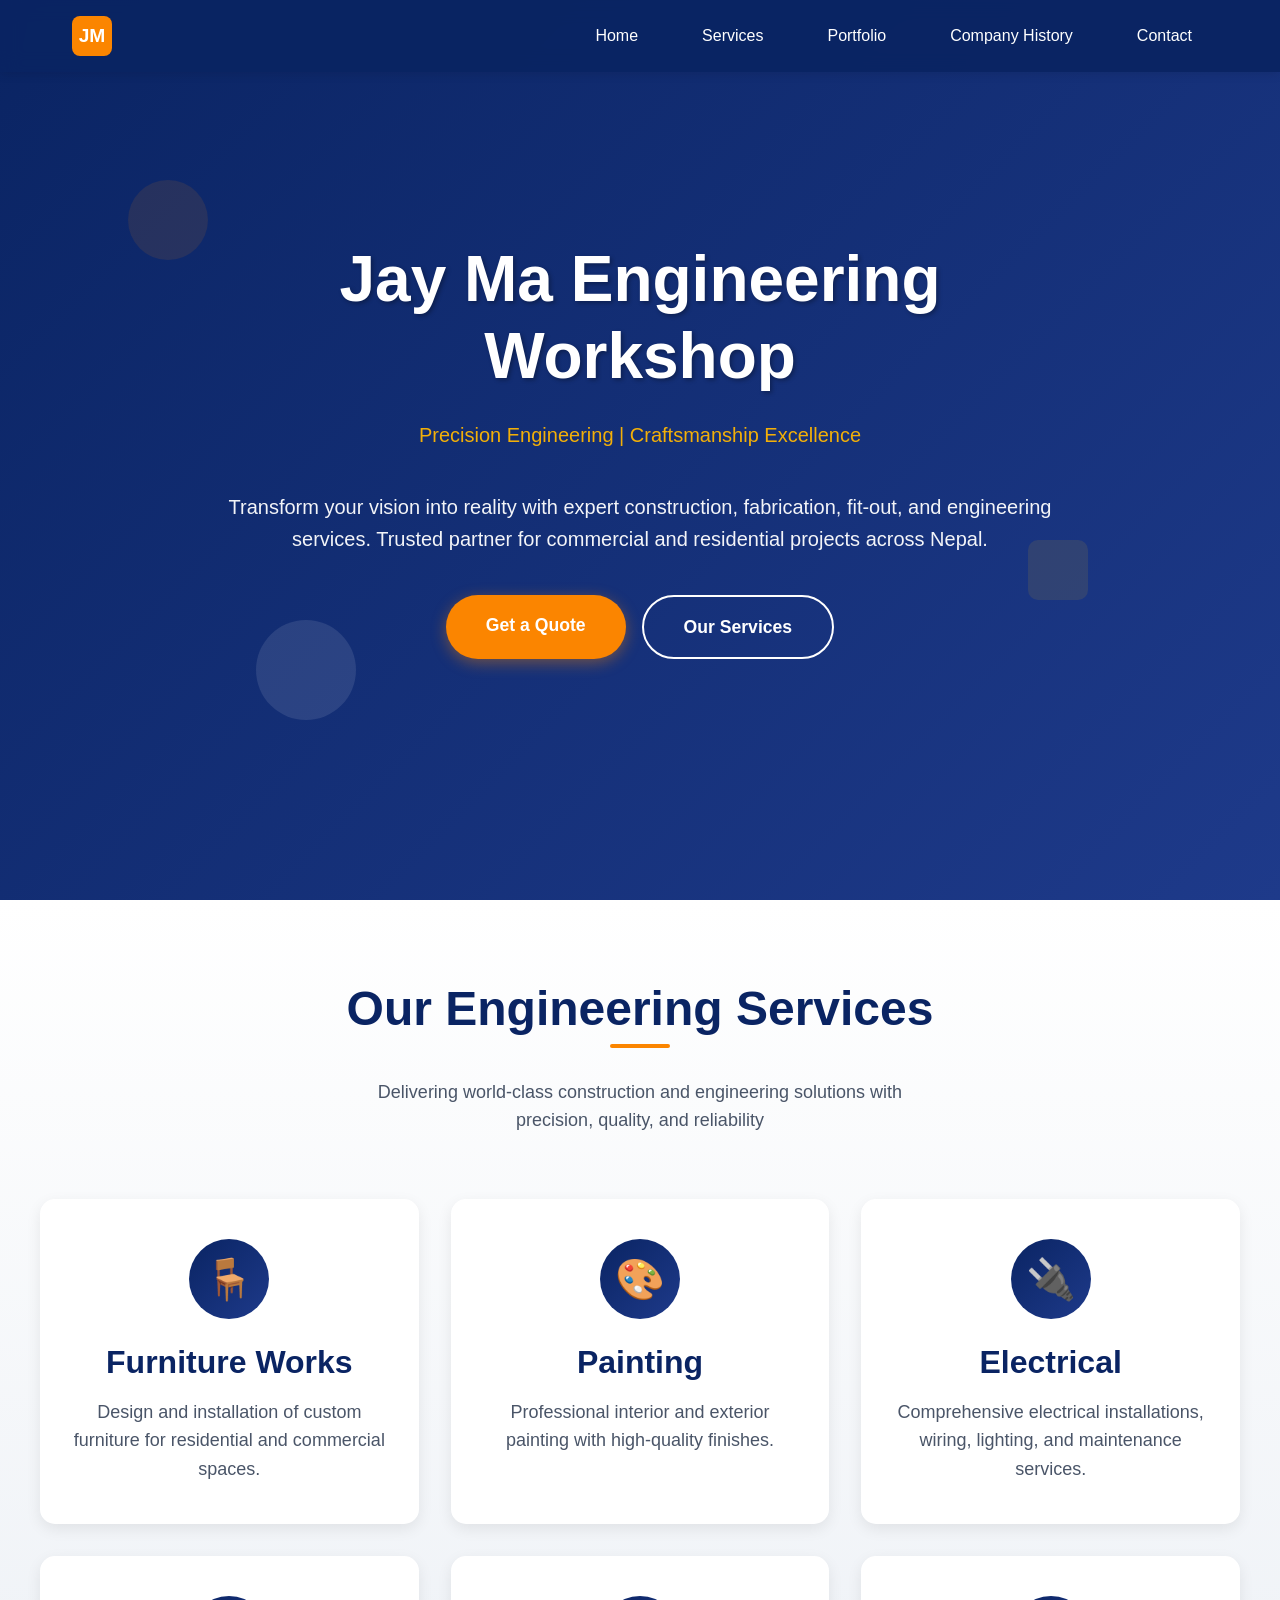
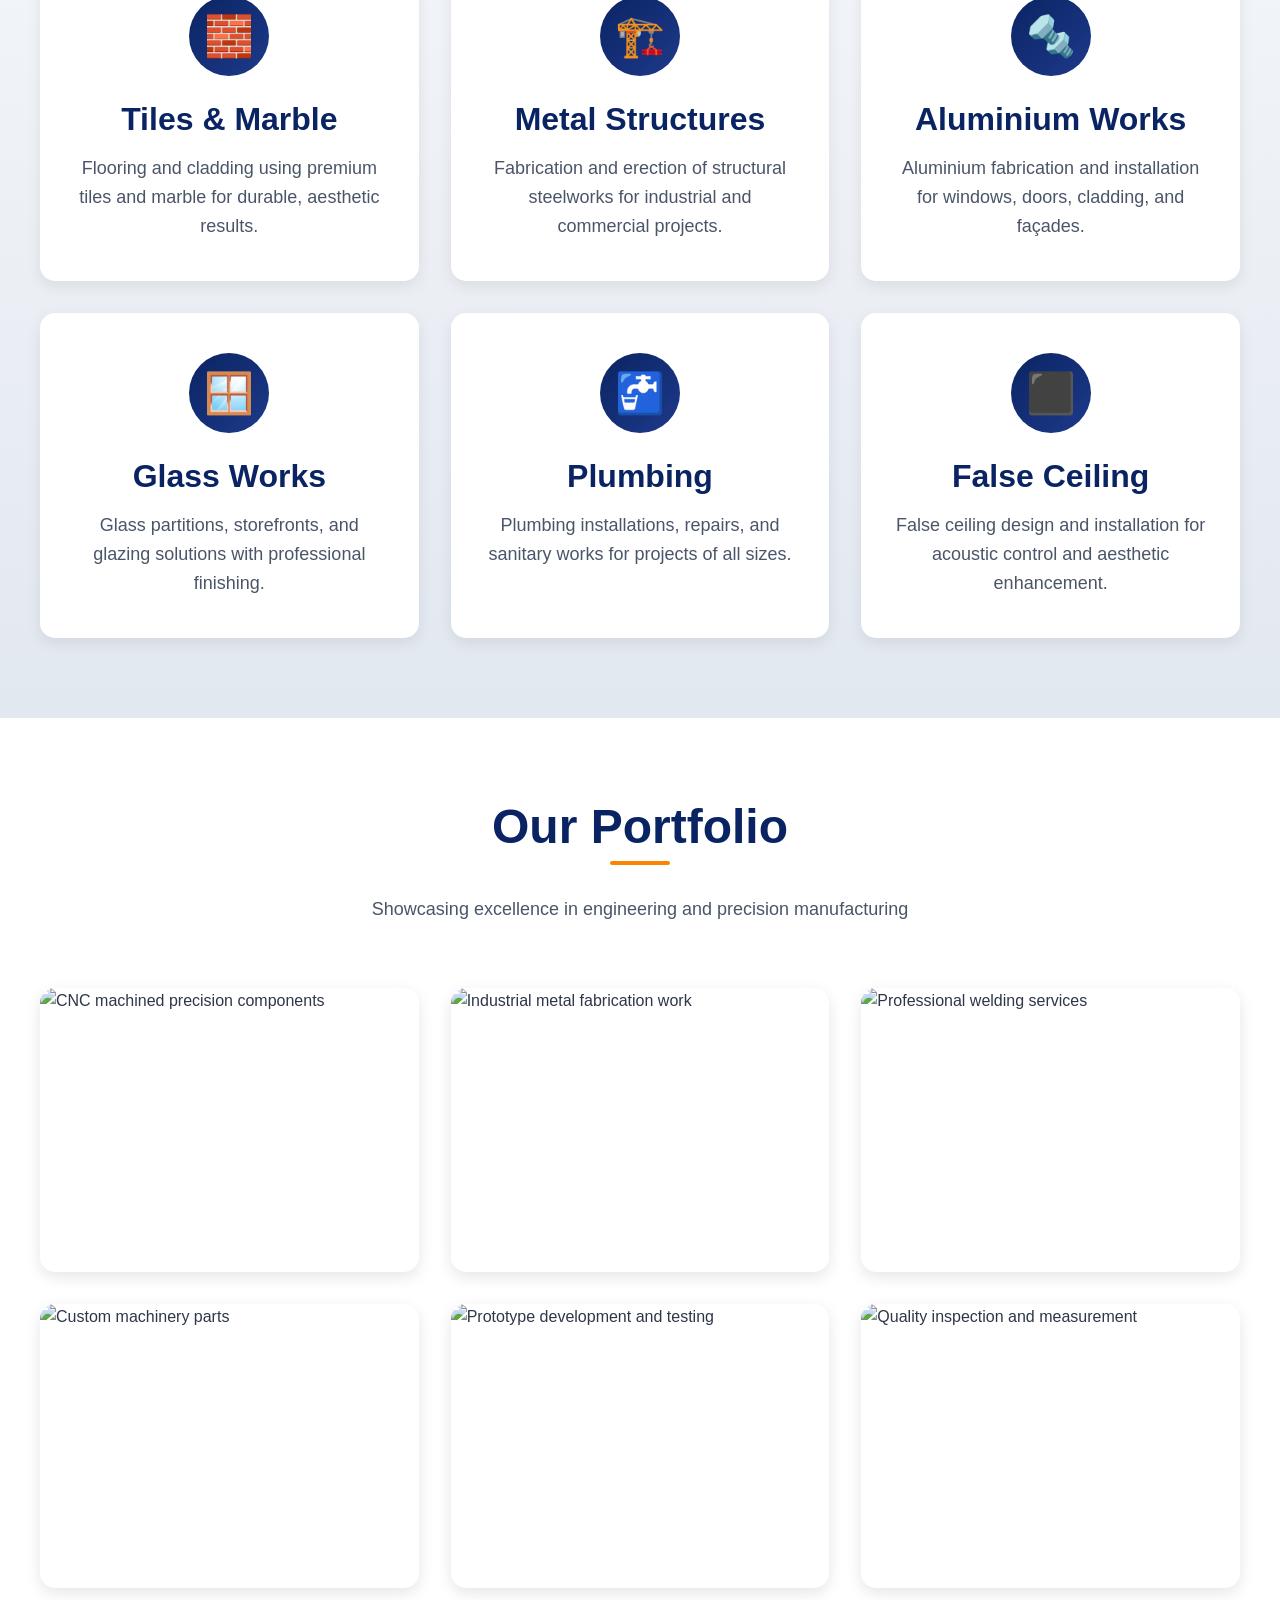
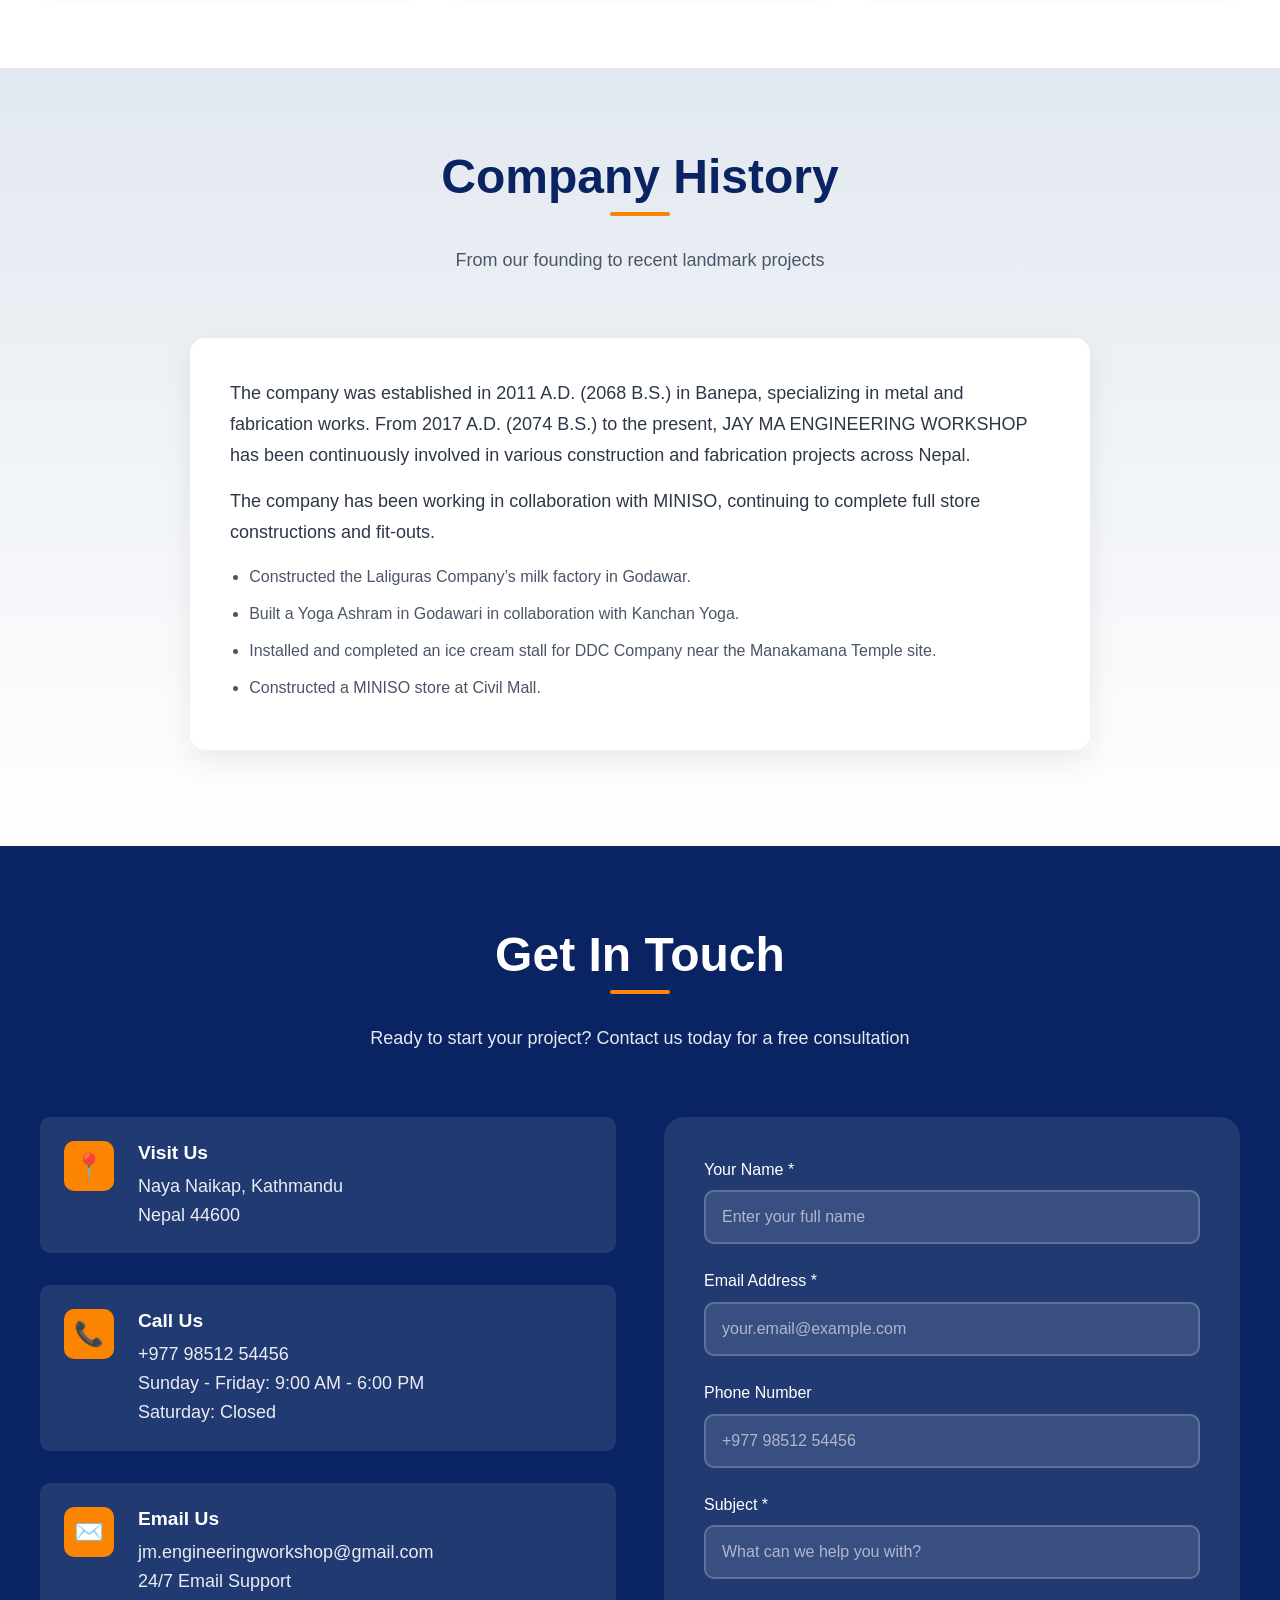
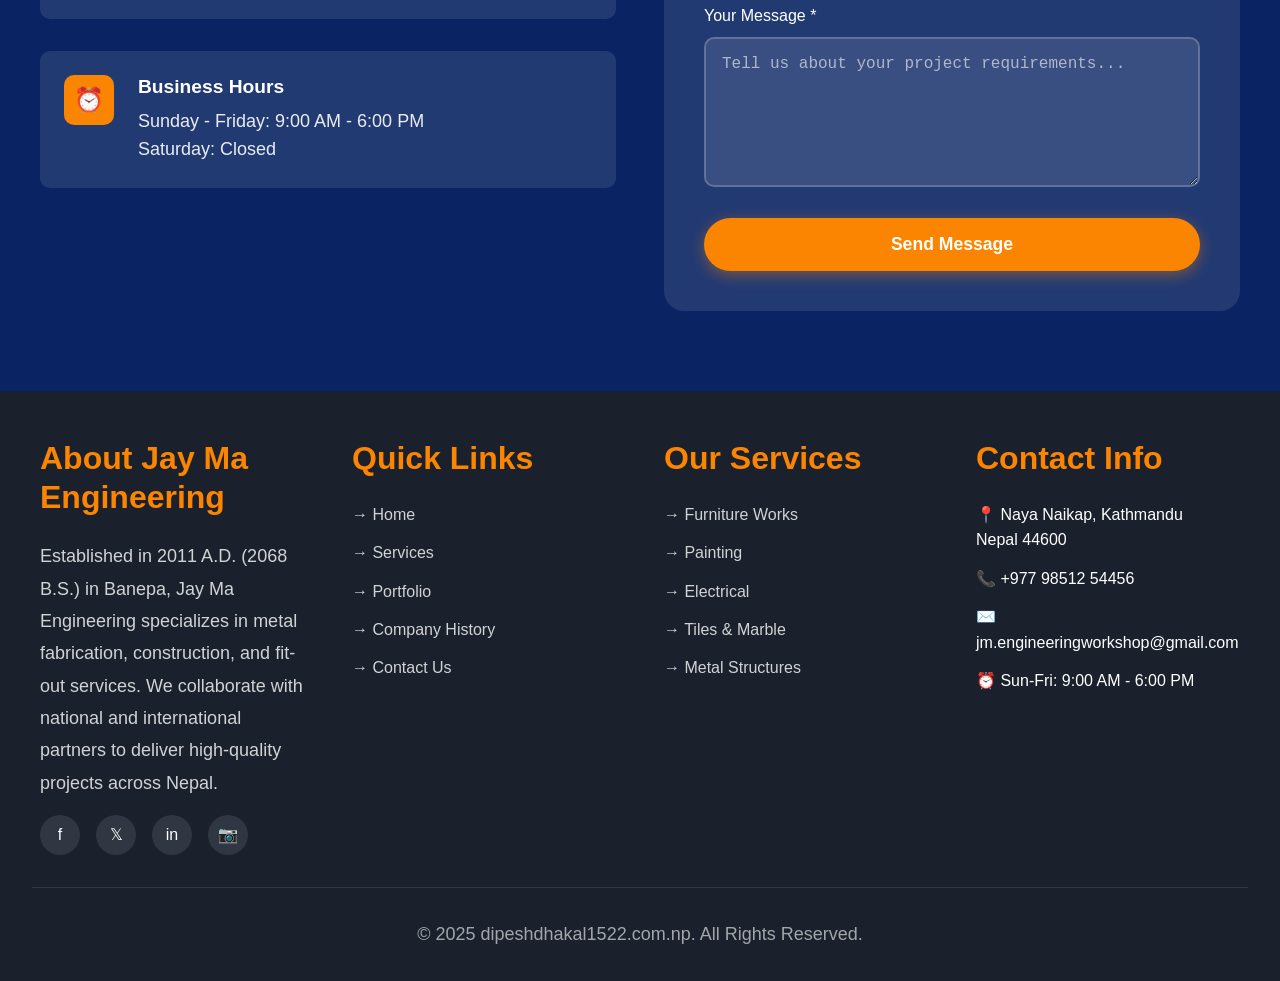
==== commit 5f64b495: "Update index.html" ====
--- a/index.html
+++ b/index.html
@@ -1,330 +1,1650 @@
 <!DOCTYPE html>
 <html lang="en">
 <head>
-    <meta charset="utf-8">
-    <meta name="viewport" content="width=device-width, initial-scale=1">
-    <title>Dipesh Dhakal | Cybersecurity Specialist</title>
-    <meta name="description" content="Dipesh Dhakal — Cybersecurity Specialist. Skills: network security, ethical hacking, threat intelligence, incident response. Based in Kathmandu, Nepal.">
-    <!-- Open Graph -->
-    <meta property="og:title" content="Dipesh Dhakal | Cybersecurity Specialist">
-    <meta property="og:description" content="Cybersecurity specialist focusing on ethical hacking, network security, threat analysis and incident response.">
-    <meta property="og:type" content="website">
-    <meta property="og:image" content="image/profile1.jpg">
-    <link rel="icon" href="image/final.ico" type="image/x-icon">
-
-    <!-- Font Awesome CDN (consider self-hosting for production) -->
-    <link rel="preconnect" href="https://cdnjs.cloudflare.com">
-    <link rel="stylesheet" href="https://cdnjs.cloudflare.com/ajax/libs/font-awesome/6.4.0/css/all.min.css" crossorigin="anonymous">
-
-    <link rel="stylesheet" href="css/style.css">
+    <meta charset="UTF-8">
+    <meta name="viewport" content="width=device-width, initial-scale=1.0">
+    <meta name="description" content="Jay Ma Engineering Workshop - Professional construction, fabrication, painting, electrical, plumbing, and fit-out services. Precision craftsmanship for industrial & commercial solutions.">
+    <meta name="keywords" content="engineering, furniture, painting, electrical, tiles, marble, metal structures, aluminium, glass works, plumbing, false ceiling, fabrication, workshop">
+    <meta name="author" content="Jay Ma Engineering">
+    <title>Jay Ma Engineering Workshop | Professional Engineering Services</title>
+    
+    <style>
+        /* Reset and Base Styles */
+        * {
+            margin: 0;
+            padding: 0;
+            box-sizing: border-box;
+        }
+
+        :root {
+            --primary-blue: #0a2463;
+            --secondary-blue: #1e3a8a;
+            --accent-orange: #fb8500;
+            --accent-gold: #ffb703;
+            --dark-gray: #2d3748;
+            --medium-gray: #4a5568;
+            --light-gray: #e2e8f0;
+            --white: #ffffff;
+            --black: #1a202c;
+            --success-green: #10b981;
+            --error-red: #ef4444;
+        }
+
+        html {
+            scroll-behavior: smooth;
+        }
+
+        body {
+            font-family: 'Segoe UI', Tahoma, Geneva, Verdana, sans-serif;
+            line-height: 1.6;
+            color: var(--dark-gray);
+            overflow-x: hidden;
+        }
+
+        /* Typography */
+        h1, h2, h3, h4, h5, h6 {
+            font-weight: 700;
+            line-height: 1.2;
+            margin-bottom: 1rem;
+        }
+
+        h1 {
+            font-size: clamp(2.5rem, 5vw, 4rem);
+        }
+
+        h2 {
+            font-size: clamp(2rem, 4vw, 3rem);
+            color: var(--primary-blue);
+        }
+
+        h3 {
+            font-size: clamp(1.5rem, 3vw, 2rem);
+        }
+
+        p {
+            margin-bottom: 1rem;
+            font-size: clamp(1rem, 2vw, 1.125rem);
+        }
+
+        /* Navigation */
+        .navbar {
+            position: fixed;
+            top: 0;
+            width: 100%;
+            background: rgba(10, 36, 99, 0.95);
+            backdrop-filter: blur(10px);
+            z-index: 1000;
+            padding: 1rem 0;
+            transition: all 0.3s ease;
+            box-shadow: 0 2px 10px rgba(0, 0, 0, 0.1);
+        }
+
+        .navbar.scrolled {
+            padding: 0.5rem 0;
+            background: rgba(10, 36, 99, 0.98);
+        }
+
+        .nav-container {
+            max-width: 1200px;
+            margin: 0 auto;
+            padding: 0 2rem;
+            display: flex;
+            justify-content: space-between;
+            align-items: center;
+        }
+
+        .logo {
+            color: var(--white);
+            font-size: 1.5rem;
+            font-weight: 700;
+            text-decoration: none;
+            display: flex;
+            align-items: center;
+            gap: 0.5rem;
+            transition: transform 0.3s ease;
+        }
+
+        .logo:hover {
+            transform: scale(1.05);
+        }
+
+        .logo-icon {
+            width: 40px;
+            height: 40px;
+            background: var(--accent-orange);
+            border-radius: 8px;
+            display: flex;
+            align-items: center;
+            justify-content: center;
+            font-weight: bold;
+            font-size: 1.2rem;
+        }
+
+        .nav-menu {
+            display: flex;
+            list-style: none;
+            gap: 2rem;
+            align-items: center;
+        }
+
+        .nav-menu a {
+            color: var(--white);
+            text-decoration: none;
+            font-weight: 500;
+            transition: all 0.3s ease;
+            padding: 0.5rem 1rem;
+            border-radius: 4px;
+            position: relative;
+        }
+
+        .nav-menu a::after {
+            content: '';
+            position: absolute;
+            bottom: 0;
+            left: 50%;
+            width: 0;
+            height: 2px;
+            background: var(--accent-orange);
+            transition: all 0.3s ease;
+            transform: translateX(-50%);
+        }
+
+        .nav-menu a:hover::after {
+            width: 80%;
+        }
+
+        .nav-menu a:hover {
+            color: var(--accent-orange);
+        }
+
+        /* Hamburger Menu */
+        .hamburger {
+            display: none;
+            flex-direction: column;
+            cursor: pointer;
+            gap: 5px;
+        }
+
+        .hamburger span {
+            width: 25px;
+            height: 3px;
+            background: var(--white);
+            transition: all 0.3s ease;
+            border-radius: 2px;
+        }
+
+        .hamburger.active span:nth-child(1) {
+            transform: rotate(45deg) translate(8px, 8px);
+        }
+
+        .hamburger.active span:nth-child(2) {
+            opacity: 0;
+        }
+
+        .hamburger.active span:nth-child(3) {
+            transform: rotate(-45deg) translate(7px, -7px);
+        }
+
+        /* Hero Section */
+        .hero {
+            min-height: 100vh;
+            background: linear-gradient(135deg, var(--primary-blue) 0%, var(--secondary-blue) 100%);
+            position: relative;
+            display: flex;
+            align-items: center;
+            justify-content: center;
+            overflow: hidden;
+            padding-top: 80px;
+        }
+
+        .hero::before {
+            content: '';
+            position: absolute;
+            top: 0;
+            left: 0;
+            right: 0;
+            bottom: 0;
+            background: url('https://images.unsplash.com/photo-1581091226825-a6a2a5aee158?w=1920&q=80') center/cover;
+            opacity: 0.15;
+            z-index: 0;
+        }
+
+        .hero-content {
+            position: relative;
+            z-index: 1;
+            text-align: center;
+            color: var(--white);
+            max-width: 900px;
+            padding: 2rem;
+            animation: fadeInUp 1s ease;
+        }
+
+        .hero h1 {
+            color: var(--white);
+            margin-bottom: 1.5rem;
+            text-shadow: 2px 2px 4px rgba(0, 0, 0, 0.3);
+        }
+
+        .hero-tagline {
+            font-size: clamp(1.2rem, 3vw, 1.5rem);
+            margin-bottom: 2rem;
+            color: var(--accent-gold);
+            font-weight: 300;
+        }
+
+        .hero p {
+            font-size: clamp(1rem, 2vw, 1.25rem);
+            margin-bottom: 2.5rem;
+            opacity: 0.95;
+        }
+
+        .cta-buttons {
+            display: flex;
+            gap: 1rem;
+            justify-content: center;
+            flex-wrap: wrap;
+        }
+
+        .btn {
+            padding: 1rem 2.5rem;
+            border: none;
+            border-radius: 50px;
+            font-size: 1.1rem;
+            font-weight: 600;
+            cursor: pointer;
+            transition: all 0.3s ease;
+            text-decoration: none;
+            display: inline-block;
+            position: relative;
+            overflow: hidden;
+        }
+
+        .btn-primary {
+            background: var(--accent-orange);
+            color: var(--white);
+            box-shadow: 0 4px 15px rgba(251, 133, 0, 0.4);
+        }
+
+        .btn-primary:hover {
+            background: var(--accent-gold);
+            transform: translateY(-3px);
+            box-shadow: 0 6px 20px rgba(251, 133, 0, 0.6);
+        }
+
+        .btn-secondary {
+            background: transparent;
+            color: var(--white);
+            border: 2px solid var(--white);
+        }
+
+        .btn-secondary:hover {
+            background: var(--white);
+            color: var(--primary-blue);
+            transform: translateY(-3px);
+        }
+
+        /* Floating Shapes Animation */
+        .hero-shapes {
+            position: absolute;
+            width: 100%;
+            height: 100%;
+            overflow: hidden;
+            z-index: 0;
+        }
+
+        .shape {
+            position: absolute;
+            opacity: 0.1;
+            animation: float 20s infinite ease-in-out;
+        }
+
+        .shape:nth-child(1) {
+            width: 80px;
+            height: 80px;
+            background: var(--accent-orange);
+            border-radius: 50%;
+            top: 20%;
+            left: 10%;
+            animation-delay: 0s;
+        }
+
+        .shape:nth-child(2) {
+            width: 60px;
+            height: 60px;
+            background: var(--accent-gold);
+            border-radius: 10px;
+            top: 60%;
+            right: 15%;
+            animation-delay: 2s;
+        }
+
+        .shape:nth-child(3) {
+            width: 100px;
+            height: 100px;
+            background: var(--white);
+            border-radius: 50%;
+            bottom: 20%;
+            left: 20%;
+            animation-delay: 4s;
+        }
+
+        /* Sections */
+        section {
+            padding: 5rem 2rem;
+        }
+
+        .container {
+            max-width: 1200px;
+            margin: 0 auto;
+        }
+
+        .section-header {
+            text-align: center;
+            margin-bottom: 4rem;
+            animation: fadeInUp 0.8s ease;
+        }
+
+        .section-header h2 {
+            position: relative;
+            display: inline-block;
+        }
+
+        .section-header h2::after {
+            content: '';
+            position: absolute;
+            bottom: -10px;
+            left: 50%;
+            transform: translateX(-50%);
+            width: 60px;
+            height: 4px;
+            background: var(--accent-orange);
+            border-radius: 2px;
+        }
+
+        .section-header p {
+            color: var(--medium-gray);
+            max-width: 600px;
+            margin: 1.5rem auto 0;
+        }
+
+        /* Services Section */
+        .services {
+            background: linear-gradient(180deg, var(--white) 0%, var(--light-gray) 100%);
+        }
+
+        .services-grid {
+            display: grid;
+            grid-template-columns: repeat(auto-fit, minmax(280px, 1fr));
+            gap: 2rem;
+            margin-top: 3rem;
+        }
+
+        .service-card {
+            background: var(--white);
+            padding: 2.5rem 2rem;
+            border-radius: 15px;
+            text-align: center;
+            transition: all 0.4s ease;
+            box-shadow: 0 5px 15px rgba(0, 0, 0, 0.08);
+            position: relative;
+            overflow: hidden;
+        }
+
+        .service-card::before {
+            content: '';
+            position: absolute;
+            top: 0;
+            left: 0;
+            width: 100%;
+            height: 4px;
+            background: linear-gradient(90deg, var(--accent-orange), var(--accent-gold));
+            transform: scaleX(0);
+            transition: transform 0.4s ease;
+        }
+
+        .service-card:hover {
+            transform: translateY(-10px);
+            box-shadow: 0 15px 35px rgba(0, 0, 0, 0.15);
+        }
+
+        .service-card:hover::before {
+            transform: scaleX(1);
+        }
+
+        .service-icon {
+            width: 80px;
+            height: 80px;
+            margin: 0 auto 1.5rem;
+            background: linear-gradient(135deg, var(--primary-blue), var(--secondary-blue));
+            border-radius: 50%;
+            display: flex;
+            align-items: center;
+            justify-content: center;
+            font-size: 2.5rem;
+            color: var(--white);
+            transition: all 0.4s ease;
+        }
+
+        .service-card:hover .service-icon {
+            background: linear-gradient(135deg, var(--accent-orange), var(--accent-gold));
+            transform: rotateY(360deg);
+        }
+
+        .service-card h3 {
+            color: var(--primary-blue);
+            margin-bottom: 1rem;
+        }
+
+        .service-card p {
+            color: var(--medium-gray);
+            margin: 0;
+        }
+
+        /* Portfolio/Gallery Section */
+        .portfolio {
+            background: var(--white);
+        }
+
+        .gallery-grid {
+            display: grid;
+            grid-template-columns: repeat(auto-fit, minmax(300px, 1fr));
+            gap: 2rem;
+            margin-top: 3rem;
+        }
+
+        .gallery-item {
+            position: relative;
+            overflow: hidden;
+            border-radius: 15px;
+            cursor: pointer;
+            aspect-ratio: 4/3;
+            box-shadow: 0 5px 15px rgba(0, 0, 0, 0.1);
+            transition: all 0.4s ease;
+        }
+
+        .gallery-item:hover {
+            transform: scale(1.05);
+            box-shadow: 0 15px 35px rgba(0, 0, 0, 0.2);
+        }
+
+        .gallery-item img {
+            width: 100%;
+            height: 100%;
+            object-fit: cover;
+            transition: transform 0.4s ease;
+        }
+
+        .gallery-item:hover img {
+            transform: scale(1.1);
+        }
+
+        .gallery-overlay {
+            position: absolute;
+            top: 0;
+            left: 0;
+            right: 0;
+            bottom: 0;
+            background: linear-gradient(135deg, rgba(10, 36, 99, 0.9), rgba(251, 133, 0, 0.9));
+            display: flex;
+            flex-direction: column;
+            align-items: center;
+            justify-content: center;
+            opacity: 0;
+            transition: opacity 0.4s ease;
+            padding: 2rem;
+        }
+
+        .gallery-item:hover .gallery-overlay {
+            opacity: 1;
+        }
+
+        .gallery-overlay h3 {
+            color: var(--white);
+            margin-bottom: 0.5rem;
+        }
+
+        .gallery-overlay p {
+            color: var(--white);
+            text-align: center;
+            margin: 0;
+        }
+
+        /* Lightbox */
+        .lightbox {
+            display: none;
+            position: fixed;
+            top: 0;
+            left: 0;
+            right: 0;
+            bottom: 0;
+            background: rgba(0, 0, 0, 0.95);
+            z-index: 2000;
+            align-items: center;
+            justify-content: center;
+            padding: 2rem;
+            animation: fadeIn 0.3s ease;
+        }
+
+        .lightbox.active {
+            display: flex;
+        }
+
+        .lightbox-content {
+            max-width: 90%;
+            max-height: 90%;
+            position: relative;
+            animation: zoomIn 0.3s ease;
+        }
+
+        .lightbox-content img {
+            width: 100%;
+            height: 100%;
+            object-fit: contain;
+            border-radius: 10px;
+        }
+
+        .lightbox-close {
+            position: absolute;
+            top: -40px;
+            right: -40px;
+            color: var(--white);
+            font-size: 2.5rem;
+            cursor: pointer;
+            transition: transform 0.3s ease;
+            width: 40px;
+            height: 40px;
+            display: flex;
+            align-items: center;
+            justify-content: center;
+        }
+
+        .lightbox-close:hover {
+            transform: rotate(90deg);
+        }
+
+        /* Company History Section (replaces testimonials) */
+        .company-history {
+            background: linear-gradient(180deg, var(--light-gray) 0%, var(--white) 100%);
+        }
+
+        .history-container {
+            max-width: 900px;
+            margin: 0 auto;
+        }
+
+        .history-card {
+            background: var(--white);
+            padding: 2.5rem;
+            border-radius: 15px;
+            box-shadow: 0 10px 30px rgba(0,0,0,0.08);
+            margin: 1rem 0;
+            color: var(--dark-gray);
+            line-height: 1.7;
+        }
+
+        .history-list {
+            margin-top: 1rem;
+            padding-left: 1.2rem;
+            color: var(--medium-gray);
+        }
+
+        .history-list li {
+            margin-bottom: 0.6rem;
+        }
+
+        /* Contact Section */
+        .contact {
+            background: var(--primary-blue);
+            color: var(--white);
+        }
+
+        .contact .section-header h2 {
+            color: var(--white);
+        }
+
+        .contact .section-header h2::after {
+            background: var(--accent-orange);
+        }
+
+        .contact .section-header p {
+            color: rgba(255, 255, 255, 0.9);
+        }
+
+        .contact-content {
+            display: grid;
+            grid-template-columns: repeat(auto-fit, minmax(300px, 1fr));
+            gap: 3rem;
+            margin-top: 3rem;
+        }
+
+        .contact-info {
+            display: flex;
+            flex-direction: column;
+            gap: 2rem;
+        }
+
+        .contact-item {
+            display: flex;
+            align-items: flex-start;
+            gap: 1.5rem;
+            padding: 1.5rem;
+            background: rgba(255, 255, 255, 0.1);
+            border-radius: 10px;
+            transition: all 0.3s ease;
+        }
+
+        .contact-item:hover {
+            background: rgba(255, 255, 255, 0.15);
+            transform: translateX(10px);
+        }
+
+        .contact-icon {
+            width: 50px;
+            height: 50px;
+            background: var(--accent-orange);
+            border-radius: 10px;
+            display: flex;
+            align-items: center;
+            justify-content: center;
+            font-size: 1.5rem;
+            flex-shrink: 0;
+        }
+
+        .contact-item-content h3 {
+            color: var(--white);
+            margin-bottom: 0.5rem;
+            font-size: 1.2rem;
+        }
+
+        .contact-item-content p {
+            color: rgba(255, 255, 255, 0.9);
+            margin: 0;
+        }
+
+        /* Contact Form */
+        .contact-form {
+            background: rgba(255, 255, 255, 0.1);
+            padding: 2.5rem;
+            border-radius: 20px;
+            backdrop-filter: blur(10px);
+        }
+
+        .form-group {
+            margin-bottom: 1.5rem;
+        }
+
+        .form-group label {
+            display: block;
+            margin-bottom: 0.5rem;
+            font-weight: 500;
+            color: var(--white);
+        }
+
+        .form-group input,
+        .form-group textarea {
+            width: 100%;
+            padding: 1rem;
+            border: 2px solid rgba(255, 255, 255, 0.2);
+            border-radius: 10px;
+            background: rgba(255, 255, 255, 0.1);
+            color: var(--white);
+            font-size: 1rem;
+            transition: all 0.3s ease;
+        }
+
+        .form-group input::placeholder,
+        .form-group textarea::placeholder {
+            color: rgba(255, 255, 255, 0.6);
+        }
+
+        .form-group input:focus,
+        .form-group textarea:focus {
+            outline: none;
+            border-color: var(--accent-orange);
+            background: rgba(255, 255, 255, 0.15);
+        }
+
+        .form-group textarea {
+            resize: vertical;
+            min-height: 150px;
+        }
+
+        .form-group.error input,
+        .form-group.error textarea {
+            border-color: var(--error-red);
+        }
+
+        .form-group.success input,
+        .form-group.success textarea {
+            border-color: var(--success-green);
+        }
+
+        .error-message {
+            color: var(--error-red);
+            font-size: 0.875rem;
+            margin-top: 0.5rem;
+            display: none;
+        }
+
+        .form-group.error .error-message {
+            display: block;
+        }
+
+        .form-submit {
+            display: flex;
+            align-items: center;
+            gap: 1rem;
+        }
+
+        .form-submit .btn {
+            flex: 1;
+        }
+
+        .form-message {
+            padding: 1rem;
+            border-radius: 10px;
+            margin-bottom: 1.5rem;
+            display: none;
+            animation: slideDown 0.3s ease;
+        }
+
+        .form-message.success {
+            background: var(--success-green);
+            color: var(--white);
+            display: block;
+        }
+
+        .form-message.error {
+            background: var(--error-red);
+            color: var(--white);
+            display: block;
+        }
+
+        .loading {
+            display: none;
+            width: 24px;
+            height: 24px;
+            border: 3px solid rgba(255, 255, 255, 0.3);
+            border-top-color: var(--white);
+            border-radius: 50%;
+            animation: spin 0.8s linear infinite;
+        }
+
+        .loading.active {
+            display: block;
+        }
+
+        /* Footer */
+        footer {
+            background: var(--black);
+            color: var(--white);
+            padding: 3rem 2rem 1rem;
+        }
+
+        .footer-content {
+            max-width: 1200px;
+            margin: 0 auto;
+            display: grid;
+            grid-template-columns: repeat(auto-fit, minmax(250px, 1fr));
+            gap: 3rem;
+            margin-bottom: 2rem;
+        }
+
+        .footer-section h3 {
+            color: var(--accent-orange);
+            margin-bottom: 1.5rem;
+        }
+
+        .footer-section p {
+            color: rgba(255, 255, 255, 0.8);
+            line-height: 1.8;
+        }
+
+        .footer-links {
+            list-style: none;
+        }
+
+        .footer-links li {
+            margin-bottom: 0.8rem;
+        }
+
+        .footer-links a {
+            color: rgba(255, 255, 255, 0.8);
+            text-decoration: none;
+            transition: all 0.3s ease;
+            display: inline-flex;
+            align-items: center;
+            gap: 0.5rem;
+        }
+
+        .footer-links a:hover {
+            color: var(--accent-orange);
+            transform: translateX(5px);
+        }
+
+        .social-links {
+            display: flex;
+            gap: 1rem;
+            margin-top: 1rem;
+        }
+
+        .social-icon {
+            width: 40px;
+            height: 40px;
+            background: rgba(255, 255, 255, 0.1);
+            border-radius: 50%;
+            display: flex;
+            align-items: center;
+            justify-content: center;
+            color: var(--white);
+            text-decoration: none;
+            transition: all 0.3s ease;
+        }
+
+        .social-icon:hover {
+            background: var(--accent-orange);
+            transform: translateY(-5px);
+        }
+
+        .footer-bottom {
+            text-align: center;
+            padding-top: 2rem;
+            border-top: 1px solid rgba(255, 255, 255, 0.1);
+            color: rgba(255, 255, 255, 0.6);
+        }
+
+        /* Scroll to Top Button */
+        .scroll-top {
+            position: fixed;
+            bottom: 30px;
+            right: 30px;
+            width: 50px;
+            height: 50px;
+            background: var(--accent-orange);
+            border-radius: 50%;
+            display: flex;
+            align-items: center;
+            justify-content: center;
+            color: var(--white);
+            cursor: pointer;
+            opacity: 0;
+            visibility: hidden;
+            transition: all 0.3s ease;
+            z-index: 999;
+            box-shadow: 0 4px 15px rgba(251, 133, 0, 0.4);
+        }
+
+        .scroll-top.visible {
+            opacity: 1;
+            visibility: visible;
+        }
+
+        .scroll-top:hover {
+            background: var(--accent-gold);
+            transform: translateY(-5px);
+        }
+
+        /* Animations */
+        @keyframes fadeIn {
+            from {
+                opacity: 0;
+            }
+            to {
+                opacity: 1;
+            }
+        }
+
+        @keyframes fadeInUp {
+            from {
+                opacity: 0;
+                transform: translateY(30px);
+            }
+            to {
+                opacity: 1;
+                transform: translateY(0);
+            }
+        }
+
+        @keyframes slideIn {
+            from {
+                opacity: 0;
+                transform: translateX(-30px);
+            }
+            to {
+                opacity: 1;
+                transform: translateX(0);
+            }
+        }
+
+        @keyframes slideDown {
+            from {
+                opacity: 0;
+                transform: translateY(-20px);
+            }
+            to {
+                opacity: 1;
+                transform: translateY(0);
+            }
+        }
+
+        @keyframes zoomIn {
+            from {
+                transform: scale(0.8);
+                opacity: 0;
+            }
+            to {
+                transform: scale(1);
+                opacity: 1;
+            }
+        }
+
+        @keyframes float {
+            0%, 100% {
+                transform: translateY(0) rotate(0deg);
+            }
+            50% {
+                transform: translateY(-20px) rotate(180deg);
+            }
+        }
+
+        @keyframes spin {
+            to {
+                transform: rotate(360deg);
+            }
+        }
+
+        /* Responsive Design */
+        @media (max-width: 768px) {
+            .hamburger {
+                display: flex;
+            }
+
+            .nav-menu {
+                position: fixed;
+                top: 70px;
+                left: -100%;
+                flex-direction: column;
+                background: rgba(10, 36, 99, 0.98);
+                width: 100%;
+                padding: 2rem;
+                gap: 1rem;
+                transition: left 0.3s ease;
+                box-shadow: 0 10px 20px rgba(0, 0, 0, 0.2);
+            }
+
+            .nav-menu.active {
+                left: 0;
+            }
+
+            .nav-menu a {
+                width: 100%;
+                padding: 1rem;
+                text-align: center;
+            }
+
+            section {
+                padding: 3rem 1.5rem;
+            }
+
+            .cta-buttons {
+                flex-direction: column;
+            }
+
+            .btn {
+                width: 100%;
+            }
+
+            .services-grid,
+            .gallery-grid {
+                grid-template-columns: 1fr;
+            }
+
+            .contact-content {
+                grid-template-columns: 1fr;
+            }
+
+            .lightbox-close {
+                top: -50px;
+                right: 0;
+            }
+
+            .footer-content {
+                grid-template-columns: 1fr;
+                gap: 2rem;
+            }
+        }
+
+        @media (max-width: 480px) {
+            .nav-container {
+                padding: 0 1rem;
+            }
+
+            .hero-content {
+                padding: 1rem;
+            }
+
+            .contact-form {
+                padding: 1.5rem;
+            }
+
+            .scroll-top {
+                bottom: 20px;
+                right: 20px;
+                width: 45px;
+                height: 45px;
+            }
+        }
+
+        /* Print Styles */
+        @media print {
+            .navbar,
+            .hamburger,
+            .scroll-top,
+            .lightbox {
+                display: none !important;
+            }
+        }
+    </style>
 </head>
 <body>
-    <a class="skip-link" href="#main">Skip to content</a>
-
-    <header id="home" class="site-header" role="banner">
-        <div class="cyber-pattern" aria-hidden="true"></div>
-        <div class="container">
-            <nav class="site-nav" role="navigation" aria-label="Primary">
-                <div class="logo">Dipesh<span>Dhakal</span></div>
-
-                <div class="nav-links" id="primary-navigation">
-                    <a href="#home">Home</a>
-                    <a href="#about">About</a>
-                    <a href="#skills">Skills</a>
-                    <a href="#projects">Projects</a>
-                    <a href="#experience">Experience</a>
-                </div>
-
-                <button class="hamburger" id="nav-toggle" aria-controls="primary-navigation" aria-expanded="false" aria-label="Toggle navigation">
-                    <i class="fas fa-bars" aria-hidden="true"></i>
-                </button>
-            </nav>
-
-            <div class="hero">
-                <div class="hero-content">
-                    <h1 class="hero-title">Dipesh Dhakal</h1>
-                    <h2 class="hero-subtitle">Cybersecurity Specialist</h2>
-                    <p class="hero-text">Aspiring Cybersecurity Analyst with expertise in network security, threat analysis, and risk management. Passionate about ethical hacking, incident response, and safeguarding digital assets.</p>
-                    <div class="cta-buttons">
-                        <a href="#contact" class="btn btn-primary">
-                            <i class="fas fa-envelope" aria-hidden="true"></i> Contact Me
-                        </a>
-                        <a href="#projects" class="btn btn-outline">
-                            <i class="fas fa-laptop-code" aria-hidden="true"></i> View Projects
-                        </a>
-                    </div>
-                </div>
-
-                <div class="hero-image">
-                    <div class="profile-container">
-                        <img src="image/profile1.jpg" alt="Dipesh Dhakal — profile photo" class="profile-img">
-                        <div class="network-overlay" aria-hidden="true"></div>
-                    </div>
-                </div>
+    <!-- Navigation -->
+    <nav class="navbar" role="navigation" aria-label="Main navigation">
+        <div class="nav-container">
+            <a href="#home" class="logo" aria-label="Jay Ma Engineering Workshop Home">
+                <div class="logo-icon">JM</div>
+               
+            </a>
+            <ul class="nav-menu">
+                <li><a href="#home">Home</a></li>
+                <li><a href="#services">Services</a></li>
+                <li><a href="#portfolio">Portfolio</a></li>
+                <li><a href="#history">Company History</a></li>
+                <li><a href="#contact">Contact</a></li>
+            </ul>
+            <div class="hamburger" aria-label="Toggle menu" role="button" tabindex="0">
+                <span></span>
+                <span></span>
+                <span></span>
             </div>
         </div>
-    </header>
-
-    <main id="main" role="main">
-        <section id="about">
-            <div class="container">
-                <h2 class="section-title">About Me</h2>
-
-                <div class="about-content">
-                    <div class="about-text">
-                        <p>Hello! I'm Dipesh Dhakal, a passionate cybersecurity specialist based in Kathmandu, Nepal. Currently pursuing my BSc. (Hons) in Ethical Hacking and Cyber Security at Coventry University.</p>
-
-                        <p>My fascination with cybersecurity began during my time as a Radio Station Technician, where I was responsible for maintaining network infrastructure. This experience sparked my interest in network security and protecting digital systems from various threats.</p>
-
-                        <p>Today, I'm focused on expanding my knowledge and skills in ethical hacking, penetration testing, and threat analysis. My goal is to contribute to making the digital world safer for everyone by identifying vulnerabilities and developing effective security solutions.</p>
-
-                        <p>When I'm not analyzing security protocols or participating in CTF challenges, I enjoy engaging in cybersecurity forums and sharing my knowledge with peers through security awareness training sessions.</p>
+    </nav>
+
+    <!-- Hero Section -->
+    <section id="home" class="hero">
+        <div class="hero-shapes">
+            <div class="shape"></div>
+            <div class="shape"></div>
+            <div class="shape"></div>
+        </div>
+        <div class="hero-content">
+            <h1>Jay Ma Engineering Workshop</h1>
+            <p class="hero-tagline">Precision Engineering | Craftsmanship Excellence</p>
+            <p>Transform your vision into reality with expert construction, fabrication, fit-out, and engineering services. Trusted partner for commercial and residential projects across Nepal.</p>
+            <div class="cta-buttons">
+                <a href="#contact" class="btn btn-primary">Get a Quote</a>
+                <a href="#services" class="btn btn-secondary">Our Services</a>
+            </div>
+        </div>
+    </section>
+
+    <!-- Services Section -->
+    <section id="services" class="services">
+        <div class="container">
+            <div class="section-header">
+                <h2>Our Engineering Services</h2>
+                <p>Delivering world-class construction and engineering solutions with precision, quality, and reliability</p>
+            </div>
+            <div class="services-grid">
+                <div class="service-card">
+                    <div class="service-icon" aria-hidden="true">🪑</div>
+                    <h3>Furniture Works</h3>
+                    <p>Design and installation of custom furniture for residential and commercial spaces.</p>
+                </div>
+                <div class="service-card">
+                    <div class="service-icon" aria-hidden="true">🎨</div>
+                    <h3>Painting</h3>
+                    <p>Professional interior and exterior painting with high-quality finishes.</p>
+                </div>
+                <div class="service-card">
+                    <div class="service-icon" aria-hidden="true">🔌</div>
+                    <h3>Electrical</h3>
+                    <p>Comprehensive electrical installations, wiring, lighting, and maintenance services.</p>
+                </div>
+                <div class="service-card">
+                    <div class="service-icon" aria-hidden="true">🧱</div>
+                    <h3>Tiles & Marble</h3>
+                    <p>Flooring and cladding using premium tiles and marble for durable, aesthetic results.</p>
+                </div>
+                <div class="service-card">
+                    <div class="service-icon" aria-hidden="true">🏗️</div>
+                    <h3>Metal Structures</h3>
+                    <p>Fabrication and erection of structural steelworks for industrial and commercial projects.</p>
+                </div>
+                <div class="service-card">
+                    <div class="service-icon" aria-hidden="true">🔩</div>
+                    <h3>Aluminium Works</h3>
+                    <p>Aluminium fabrication and installation for windows, doors, cladding, and façades.</p>
+                </div>
+                <div class="service-card">
+                    <div class="service-icon" aria-hidden="true">🪟</div>
+                    <h3>Glass Works</h3>
+                    <p>Glass partitions, storefronts, and glazing solutions with professional finishing.</p>
+                </div>
+                <div class="service-card">
+                    <div class="service-icon" aria-hidden="true">🚰</div>
+                    <h3>Plumbing</h3>
+                    <p>Plumbing installations, repairs, and sanitary works for projects of all sizes.</p>
+                </div>
+                <div class="service-card">
+                    <div class="service-icon" aria-hidden="true">⬛</div>
+                    <h3>False Ceiling</h3>
+                    <p>False ceiling design and installation for acoustic control and aesthetic enhancement.</p>
+                </div>
+            </div>
+        </div>
+    </section>
+
+    <!-- Portfolio Section -->
+    <section id="portfolio" class="portfolio">
+        <div class="container">
+            <div class="section-header">
+                <h2>Our Portfolio</h2>
+                <p>Showcasing excellence in engineering and precision manufacturing</p>
+            </div>
+            <div class="gallery-grid">
+                <div class="gallery-item" data-title="Precision CNC Components" data-description="High-precision machined parts for automotive industry">
+                    <img src="https://file://Users/dipeshrajdhakal/Desktop/jm%20e/00f9175f-5477-46ab-866f-9a5026f79b8f.jpeg" alt="CNC machined precision components" loading="lazy">
+                    <div class="gallery-overlay">
+                        <h3>Precision CNC Components</h3>
+                        <p>High-precision machined parts for automotive industry</p>
                     </div>
-
-                    <aside class="about-stats" aria-label="Skill proficiency">
-                        <div class="stat-item">
-                            <div class="stat-title">
-                                <span class="stat-name">Network Security</span>
-                                <span class="stat-percentage">85%</span>
-                            </div>
-                            <div class="progress-bar" role="progressbar" aria-valuemin="0" aria-valuemax="100" aria-valuenow="85">
-                                <div class="progress" style="width: 85%;"></div>
-                            </div>
-                        </div>
-
-                        <div class="stat-item">
-                            <div class="stat-title">
-                                <span class="stat-name">Ethical Hacking</span>
-                                <span class="stat-percentage">80%</span>
-                            </div>
-                            <div class="progress-bar" role="progressbar" aria-valuemin="0" aria-valuemax="100" aria-valuenow="80">
-                                <div class="progress" style="width: 80%;"></div>
-                            </div>
-                        </div>
-
-                        <div class="stat-item">
-                            <div class="stat-title">
-                                <span class="stat-name">Vulnerability Assessment</span>
-                                <span class="stat-percentage">75%</span>
-                            </div>
-                            <div class="progress-bar" role="progressbar" aria-valuemin="0" aria-valuemax="100" aria-valuenow="75">
-                                <div class="progress" style="width: 75%;"></div>
-                            </div>
-                        </div>
-
-                        <div class="stat-item">
-                            <div class="stat-title">
-                                <span class="stat-name">Threat Intelligence</span>
-                                <span class="stat-percentage">70%</span>
-                            </div>
-                            <div class="progress-bar" role="progressbar" aria-valuemin="0" aria-valuemax="100" aria-valuenow="70">
-                                <div class="progress" style="width: 70%;"></div>
-                            </div>
-                        </div>
-
-                        <div class="stat-item">
-                            <div class="stat-title">
-                                <span class="stat-name">Incident Response</span>
-                                <span class="stat-percentage">75%</span>
-                            </div>
-                            <div class="progress-bar" role="progressbar" aria-valuemin="0" aria-valuemax="100" aria-valuenow="75">
-                                <div class="progress" style="width: 75%;"></div>
-                            </div>
-                        </div>
-                    </aside>
+                </div>
+                <div class="gallery-item" data-title="Industrial Fabrication" data-description="Custom steel fabrication for manufacturing facility">
+                    <img src="https://images.unsplash.com/photo-1504328345606-18bbc8c9d7d1?w=800&q=80" alt="Industrial metal fabrication work" loading="lazy">
+                    <div class="gallery-overlay">
+                        <h3>Industrial Fabrication</h3>
+                        <p>Custom steel fabrication for manufacturing facility</p>
+                    </div>
+                </div>
+                <div class="gallery-item" data-title="Welding Excellence" data-description="Professional welding for structural steel projects">
+                    <img src="https://images.unsplash.com/photo-1590682680588-a3f0b95a1e1e?w=800&q=80" alt="Professional welding services" loading="lazy">
+                    <div class="gallery-overlay">
+                        <h3>Welding Excellence</h3>
+                        <p>Professional welding for structural steel projects</p>
+                    </div>
+                </div>
+                <div class="gallery-item" data-title="Custom Machinery Parts" data-description="Bespoke components for industrial equipment">
+                    <img src="https://images.unsplash.com/photo-1587293852726-70cdb56c2866?w=800&q=80" alt="Custom machinery parts" loading="lazy">
+                    <div class="gallery-overlay">
+                        <h3>Custom Machinery Parts</h3>
+                        <p>Bespoke components for industrial equipment</p>
+                    </div>
+                </div>
+                <div class="gallery-item" data-title="Prototype Development" data-description="Rapid prototyping for new product development">
+                    <img src="https://images.unsplash.com/photo-1581092160562-40aa08e78837?w=800&q=80" alt="Prototype development and testing" loading="lazy">
+                    <div class="gallery-overlay">
+                        <h3>Prototype Development</h3>
+                        <p>Rapid prototyping for new product development</p>
+                    </div>
+                </div>
+                <div class="gallery-item" data-title="Quality Inspection" data-description="Rigorous quality control and precision measurement">
+                    <img src="https://images.unsplash.com/photo-1581092918056-0c4c3acd3789?w=800&q=80" alt="Quality inspection and measurement" loading="lazy">
+                    <div class="gallery-overlay">
+                        <h3>Quality Inspection</h3>
+                        <p>Rigorous quality control and precision measurement</p>
+                    </div>
                 </div>
             </div>
-        </section>
-
-        <section id="skills" style="background-color: #f1f5f9;">
-            <div class="container">
-                <h2 class="section-title">My Skills</h2>
-
-                <div class="skills-container">
-                    <article class="skill-card">
-                        <div class="skill-icon" aria-hidden="true"><i class="fas fa-code"></i></div>
-                        <h3 class="skill-title">Programming</h3>
-                        <ul class="skill-list">
-                            <li>Python</li>
-                            <li>Bash Scripting</li>
-                            <li>SQL</li>
-                            <li>Basic Web Development</li>
-                        </ul>
-                    </article>
-
-                    <article class="skill-card">
-                        <div class="skill-icon" aria-hidden="true"><i class="fas fa-shield-alt"></i></div>
-                        <h3 class="skill-title">Security Tools</h3>
-                        <ul class="skill-list">
-                            <li>Wireshark</li>
-                            <li>Metasploit</li>
-                            <li>Burp Suite</li>
-                            <li>Nmap</li>
-                            <li>Kali Linux</li>
-                        </ul>
-                    </article>
-
-                    <article class="skill-card">
-                        <div class="skill-icon" aria-hidden="true"><i class="fas fa-network-wired"></i></div>
-                        <h3 class="skill-title">Network Security</h3>
-                        <ul class="skill-list">
-                            <li>Firewalls Configuration</li>
-                            <li>Intrusion Detection Systems</li>
-                            <li>VPN Implementation</li>
-                            <li>Network Traffic Analysis</li>
-                            <li>Security Protocols</li>
-                        </ul>
-                    </article>
-
-                    <article class="skill-card">
-                        <div class="skill-icon" aria-hidden="true"><i class="fas fa-bug"></i></div>
-                        <h3 class="skill-title">Vulnerability Assessment</h3>
-                        <ul class="skill-list">
-                            <li>Penetration Testing</li>
-                            <li>Web Application Security</li>
-                            <li>Risk Assessment</li>
-                            <li>Security Auditing</li>
-                        </ul>
-                    </article>
-
-                    <article class="skill-card">
-                        <div class="skill-icon" aria-hidden="true"><i class="fas fa-virus-slash"></i></div>
-                        <h3 class="skill-title">Threat Intelligence</h3>
-                        <ul class="skill-list">
-                            <li>Malware Analysis</li>
-                            <li>Threat Hunting</li>
-                            <li>Security Monitoring</li>
-                            <li>Incident Documentation</li>
-                        </ul>
-                    </article>
-
-                    <article class="skill-card">
-                        <div class="skill-icon" aria-hidden="true"><i class="fas fa-laptop-medical"></i></div>
-                        <h3 class="skill-title">Incident Response</h3>
-                        <ul class="skill-list">
-                            <li>Digital Forensics</li>
-                            <li>Incident Handling</li>
-                            <li>Recovery Planning</li>
-                            <li>Root Cause Analysis</li>
-                        </ul>
-                    </article>
-                </div>
+        </div>
+    </section>
+
+    <!-- Company History Section (replaces Testimonials) -->
+    <section id="history" class="company-history">
+        <div class="container">
+            <div class="section-header">
+                <h2>Company History</h2>
+                <p>From our founding to recent landmark projects</p>
             </div>
-        </section>
-
-        <section id="projects">
-            <div class="container">
-                <h2 class="section-title">My Projects</h2>
-
-                <div class="projects-container">
-                    <!-- Example project -->
-                    <article class="project-card">
-                        <div class="project-image" aria-hidden="true"><i class="fas fa-spider"></i></div>
-                        <div class="project-content">
-                            <h3 class="project-title">Live IDs Web Crawler</h3>
-                            <p class="project-description">Developed a sophisticated web crawler to identify and collect live IDs from online platforms. The tool helps in reconnaissance phases of security assessments by mapping digital footprints.</p>
-                            <div class="project-tags" aria-hidden="true">
-                                <span class="tag">Python</span>
-                                <span class="tag">Web Scraping</span>
-                                <span class="tag">OSINT</span>
-                                <span class="tag">Data Collection</span>
-                            </div>
-                            <div class="project-links">
-                                <a href="#" class="project-link"> <i class="fas fa-external-link-alt" aria-hidden="true"></i> Demo</a>
-                                <a href="#" class="project-link"> <i class="fab fa-github" aria-hidden="true"></i> Code</a>
-                            </div>
-                        </div>
-                    </article>
-
-                    <!-- Add remaining project cards similarly -->
+            <div class="history-container">
+                <div class="history-card">
+                    <p>The company was established in 2011 A.D. (2068 B.S.) in Banepa, specializing in metal and fabrication works. From 2017 A.D. (2074 B.S.) to the present, JAY MA ENGINEERING WORKSHOP has been continuously involved in various construction and fabrication projects across Nepal.</p>
+
+                    <p>The company has been working in collaboration with MINISO, continuing to complete full store constructions and fit-outs.</p>
+
+                    <ul class="history-list" aria-label="Notable projects">
+                        <li>Constructed the Laliguras Company’s milk factory in Godawar.</li>
+                        <li>Built a Yoga Ashram in Godawari in collaboration with Kanchan Yoga.</li>
+                        <li>Installed and completed an ice cream stall for DDC Company near the Manakamana Temple site.</li>
+                        <li>Constructed a MINISO store at Civil Mall.</li>
+                    </ul>
                 </div>
             </div>
-        </section>
-
-        <section id="experience" style="background-color: #f1f5f9;">
-            <div class="container">
-                <h2 class="section-title">Experience & Education</h2>
-
-                <div class="timeline">
-                    <div class="timeline-item">
-                        <div class="timeline-dot" aria-hidden="true"></div>
-                        <div class="timeline-content">
-                            <div class="timeline-date">Oct 2024 - Jan 2025</div>
-                            <h3 class="timeline-title">Cybersecurity Intern</h3>
-                            <p class="timeline-description">NTC</p>
-                            <p class="timeline-description">Gained practical experience in network security, threat management, and scalable data protection. Studied security protocols for educational and online platforms.</p>
+        </div>
+    </section>
+
+    <!-- Contact Section -->
+    <section id="contact" class="contact">
+        <div class="container">
+            <div class="section-header">
+                <h2>Get In Touch</h2>
+                <p>Ready to start your project? Contact us today for a free consultation</p>
+            </div>
+            <div class="contact-content">
+                <div class="contact-info">
+                    <div class="contact-item">
+                        <div class="contact-icon" aria-hidden="true">📍</div>
+                        <div class="contact-item-content">
+                            <h3>Visit Us</h3>
+                            <p>Naya Naikap, Kathmandu<br>Nepal 44600</p>
                         </div>
                     </div>
-
-                    <div class="timeline-item">
-                        <div class="timeline-dot" aria-hidden="true"></div>
-                        <div class="timeline-content">
-                            <div class="timeline-date">November 2023 - Present</div>
-                            <h3 class="timeline-title">BSc. (Hons) Ethical Hacking and Cyber Security</h3>
-                            <p class="timeline-description">Coventry University</p>
-                            <p class="timeline-description">Currently in my 2nd year, focusing on network security, cryptography, ethical hacking, digital forensics, and security operations.</p>
+                    <div class="contact-item">
+                        <div class="contact-icon" aria-hidden="true">📞</div>
+                        <div class="contact-item-content">
+                            <h3>Call Us</h3>
+                            <p>+977 98512 54456<br>Sunday - Friday: 9:00 AM - 6:00 PM<br>Saturday: Closed</p>
                         </div>
                     </div>
-
-                    <div class="timeline-item">
-                        <div class="timeline-dot" aria-hidden="true"></div>
-                        <div class="timeline-content">
-                            <div class="timeline-date">Jan 2013 - June 2022</div>
-                            <h3 class="timeline-title">Radio Station Technician</h3>
-                            <p class="timeline-description">Radio Palung</p>
-                            <p class="timeline-description">Maintained network and tower infrastructure for broadcasting. Handled troubleshooting, RF technologies, and ensured compliance with security standards.</p>
+                    <div class="contact-item">
+                        <div class="contact-icon" aria-hidden="true">✉️</div>
+                        <div class="contact-item-content">
+                            <h3>Email Us</h3>
+                            <p>jm.engineeringworkshop@gmail.com<br>24/7 Email Support</p>
                         </div>
                     </div>
-                </div>
-            </div>
-        </section>
-    </main>
-
-    <footer>
-        <div class="container">
-            <div class="footer-content">
-                <div class="footer-about">
-                    <h3>Dipesh Dhakal</h3>
-                    <p>Cybersecurity specialist dedicated to protecting digital assets and systems through ethical hacking and security research.</p>
-                    <div class="social-links">
-                        <a href="https://www.linkedin.com/in/dipeshrajdhakal/" class="social-link" target="_blank" rel="noopener noreferrer"><i class="fab fa-linkedin-in" aria-hidden="true"></i><span class="sr-only">LinkedIn</span></a>
-                        <a href="https://github.com/R00052931D" class="social-link" target="_blank" rel="noopener noreferrer"><i class="fab fa-github" aria-hidden="true"></i><span class="sr-only">GitHub</span></a>
-                        <a href="https://twitter.com/" class="social-link" target="_blank" rel="noopener noreferrer"><i class="fab fa-twitter" aria-hidden="true"></i><span class="sr-only">Twitter</span></a>
-                        <a href="mailto:dipeshrajdhakal@gmail.com" class="social-link"><i class="fas fa-envelope" aria-hidden="true"></i><span class="sr-only">Email</span></a>
+                    <div class="contact-item">
+                        <div class="contact-icon" aria-hidden="true">⏰</div>
+                        <div class="contact-item-content">
+                            <h3>Business Hours</h3>
+                            <p>Sunday - Friday: 9:00 AM - 6:00 PM<br>Saturday: Closed</p>
+                        </div>
                     </div>
                 </div>
-
-                <div class="footer-links">
-                    <h3>Quick Links</h3>
-                    <ul class="footer-nav-links">
-                        <li><a href="#home">Home</a></li>
-                        <li><a href="#about">About</a></li>
-                        <li><a href="#skills">Skills</a></li>
-                        <li><a href="#projects">Projects</a></li>
-                        <li><a href="#experience">Experience</a></li>
-                    </ul>
-                </div>
-
-                <div class="footer-contact">
-                    <h3>Contact Info</h3>
-                    <ul class="contact-info">
-                        <li><i class="fas fa-phone" aria-hidden="true"></i> <a href="tel:+9779851495988">+977 9851495988</a></li>
-                        <li><i class="fas fa-envelope" aria-hidden="true"></i> <a href="mailto:dipeshrajdhakal@gmail.com">dipeshrajdhakal@gmail.com</a></li>
-                        <li><i class="fas fa-map-marker-alt" aria-hidden="true"></i> Kathmandu-22, Nepal</li>
-                    </ul>
-                </div>
-            </div>
-
-            <div class="copyright">
-                <p>&copy; 2025 Dipesh Dhakal. All Rights Reserved.</p>
+                <div class="contact-form">
+                    <form name="contact" method="POST" data-netlify="true" netlify-honeypot="bot-field" id="contactForm">
+                        <input type="hidden" name="form-name" value="contact">
+                        <p hidden>
+                            <label>Don't fill this out: <input name="bot-field" /></label>
+                        </p>
+                        
+                        <div class="form-message"></div>
+                        
+                        <div class="form-group">
+                            <label for="name">Your Name *</label>
+                            <input type="text" id="name" name="name" placeholder="Enter your full name" required>
+                            <span class="error-message">Please enter your name</span>
+                        </div>
+                        
+                        <div class="form-group">
+                            <label for="email">Email Address *</label>
+                            <input type="email" id="email" name="email" placeholder="your.email@example.com" required>
+                            <span class="error-message">Please enter a valid email address</span>
+                        </div>
+                        
+                        <div class="form-group">
+                            <label for="phone">Phone Number</label>
+                            <input type="tel" id="phone" name="phone" placeholder="+977 98512 54456">
+                            <span class="error-message">Please enter a valid phone number</span>
+                        </div>
+                        
+                        <div class="form-group">
+                            <label for="subject">Subject *</label>
+                            <input type="text" id="subject" name="subject" placeholder="What can we help you with?" required>
+                            <span class="error-message">Please enter a subject</span>
+                        </div>
+                        
+                        <div class="form-group">
+                            <label for="message">Your Message *</label>
+                            <textarea id="message" name="message" placeholder="Tell us about your project requirements..." required></textarea>
+                            <span class="error-message">Please enter your message</span>
+                        </div>
+                        
+                        <div class="form-submit">
+                            <button type="submit" class="btn btn-primary">Send Message</button>
+                            <div class="loading"></div>
+                        </div>
+                    </form>
+                </div>
             </div>
         </div>
+    </section>
+
+    <!-- Footer -->
+    <footer>
+        <div class="footer-content">
+            <div class="footer-section">
+                <h3>About Jay Ma Engineering</h3>
+                <p>Established in 2011 A.D. (2068 B.S.) in Banepa, Jay Ma Engineering specializes in metal fabrication, construction, and fit-out services. We collaborate with national and international partners to deliver high-quality projects across Nepal.</p>
+                <div class="social-links">
+                    <a href="#" class="social-icon" aria-label="Facebook" title="Facebook">
+                        <span aria-hidden="true">f</span>
+                    </a>
+                    <a href="#" class="social-icon" aria-label="Twitter" title="Twitter">
+                        <span aria-hidden="true">𝕏</span>
+                    </a>
+                    <a href="#" class="social-icon" aria-label="LinkedIn" title="LinkedIn">
+                        <span aria-hidden="true">in</span>
+                    </a>
+                    <a href="#" class="social-icon" aria-label="Instagram" title="Instagram">
+                        <span aria-hidden="true">📷</span>
+                    </a>
+                </div>
+            </div>
+            <div class="footer-section">
+                <h3>Quick Links</h3>
+                <ul class="footer-links">
+                    <li><a href="#home">→ Home</a></li>
+                    <li><a href="#services">→ Services</a></li>
+                    <li><a href="#portfolio">→ Portfolio</a></li>
+                    <li><a href="#history">→ Company History</a></li>
+                    <li><a href="#contact">→ Contact Us</a></li>
+                </ul>
+            </div>
+            <div class="footer-section">
+                <h3>Our Services</h3>
+                <ul class="footer-links">
+                    <li><a href="#services">→ Furniture Works</a></li>
+                    <li><a href="#services">→ Painting</a></li>
+                    <li><a href="#services">→ Electrical</a></li>
+                    <li><a href="#services">→ Tiles & Marble</a></li>
+                    <li><a href="#services">→ Metal Structures</a></li>
+                </ul>
+            </div>
+            <div class="footer-section">
+                <h3>Contact Info</h3>
+                <ul class="footer-links">
+                    <li>📍 Naya Naikap, Kathmandu<br>Nepal 44600</li>
+                    <li>📞 +977 98512 54456</li>
+                    <li>✉️ jm.engineeringworkshop@gmail.com</li>
+                    <li>⏰ Sun-Fri: 9:00 AM - 6:00 PM</li>
+                </ul>
+            </div>
+        </div>
+        <div class="footer-bottom">
+            <p>&copy; 2025 dipeshdhakal1522.com.np. All Rights Reserved. </p>
+        </div>
     </footer>
 
-    <a href="#home" class="scroll-to-top" aria-label="Scroll to top">
-        <i class="fas fa-arrow-up" aria-hidden="true"></i>
-    </a>
-
-    <script src="js/script.js" defer></script>
+    <!-- Lightbox -->
+    <div class="lightbox" id="lightbox" role="dialog" aria-modal="true" aria-label="Image viewer">
+        <div class="lightbox-content">
+            <span class="lightbox-close" role="button" aria-label="Close lightbox">&times;</span>
+            <img src="" alt="" id="lightbox-img">
+        </div>
+    </div>
+
+    <!-- Scroll to Top Button -->
+    <div class="scroll-top" role="button" aria-label="Scroll to top" tabindex="0">
+        <span aria-hidden="true">↑</span>
+    </div>
+
+    <script>
+        // Navbar scroll effect
+        const navbar = document.querySelector('.navbar');
+        window.addEventListener('scroll', () => {
+            if (window.scrollY > 100) {
+                navbar.classList.add('scrolled');
+            } else {
+                navbar.classList.remove('scrolled');
+            }
+        });
+
+        // Mobile menu toggle
+        const hamburger = document.querySelector('.hamburger');
+        const navMenu = document.querySelector('.nav-menu');
+        const navLinks = document.querySelectorAll('.nav-menu a');
+
+        hamburger.addEventListener('click', () => {
+            hamburger.classList.toggle('active');
+            navMenu.classList.toggle('active');
+        });
+
+        // Close mobile menu when clicking on a link
+        navLinks.forEach(link => {
+            link.addEventListener('click', () => {
+                hamburger.classList.remove('active');
+                navMenu.classList.remove('active');
+            });
+        });
+
+        // Close mobile menu when clicking outside
+        document.addEventListener('click', (e) => {
+            if (!hamburger.contains(e.target) && !navMenu.contains(e.target)) {
+                hamburger.classList.remove('active');
+                navMenu.classList.remove('active');
+            }
+        });
+
+        // Keyboard support for hamburger menu
+        hamburger.addEventListener('keypress', (e) => {
+            if (e.key === 'Enter' || e.key === ' ') {
+                hamburger.click();
+            }
+        });
+
+        // Gallery lightbox functionality
+        const galleryItems = document.querySelectorAll('.gallery-item');
+        const lightbox = document.getElementById('lightbox');
+        const lightboxImg = document.getElementById('lightbox-img');
+        const lightboxClose = document.querySelector('.lightbox-close');
+
+        galleryItems.forEach(item => {
+            item.addEventListener('click', () => {
+                const img = item.querySelector('img');
+                const title = item.dataset.title;
+                lightboxImg.src = img.src;
+                lightboxImg.alt = title;
+                lightbox.classList.add('active');
+                document.body.style.overflow = 'hidden';
+            });
+        });
+
+        lightboxClose.addEventListener('click', closeLightbox);
+        lightbox.addEventListener('click', (e) => {
+            if (e.target === lightbox) {
+                closeLightbox();
+            }
+        });
+
+        function closeLightbox() {
+            lightbox.classList.remove('active');
+            document.body.style.overflow = 'auto';
+        }
+
+        // Keyboard support for lightbox
+        document.addEventListener('keydown', (e) => {
+            if (e.key === 'Escape' && lightbox.classList.contains('active')) {
+                closeLightbox();
+            }
+        });
+
+        // Testimonials carousel (removed - placeholder kept if needed later)
+        // (No testimonials section — company history replaced it)
+
+        // Form validation and submission
+        const contactForm = document.getElementById('contactForm');
+        const formGroups = document.querySelectorAll('.form-group');
+        const loading = document.querySelector('.loading');
+        const formMessage = document.querySelector('.form-message');
+
+        contactForm.addEventListener('submit', async (e) => {
+            e.preventDefault();
+            
+            // Validate form
+            let isValid = true;
+            formGroups.forEach(group => {
+                const input = group.querySelector('input, textarea');
+                if (input && input.hasAttribute('required')) {
+                    if (!input.value.trim()) {
+                        group.classList.add('error');
+                        group.classList.remove('success');
+                        isValid = false;
+                    } else if (input.type === 'email' && !isValidEmail(input.value)) {
+                        group.classList.add('error');
+                        group.classList.remove('success');
+                        isValid = false;
+                    } else {
+                        group.classList.remove('error');
+                        group.classList.add('success');
+                    }
+                }
+            });
+
+            if (!isValid) {
+                showFormMessage('Please fill in all required fields correctly.', 'error');
+                return;
+            }
+
+            // Show loading state
+            loading.classList.add('active');
+            const submitBtn = contactForm.querySelector('button[type="submit"]');
+            submitBtn.disabled = true;
+
+            try {
+                // Submit form to Netlify
+                const formData = new FormData(contactForm);
+                const response = await fetch('/', {
+                    method: 'POST',
+                    headers: { 'Content-Type': 'application/x-www-form-urlencoded' },
+                    body: new URLSearchParams(formData).toString()
+                });
+
+                if (response.ok) {
+                    showFormMessage('Thank you for your message! We\'ll get back to you soon.', 'success');
+                    contactForm.reset();
+                    formGroups.forEach(group => {
+                        group.classList.remove('success', 'error');
+                    });
+                } else {
+                    throw new Error('Form submission failed');
+                }
+            } catch (error) {
+                showFormMessage('Oops! Something went wrong. Please try again or contact us directly.', 'error');
+            } finally {
+                loading.classList.remove('active');
+                submitBtn.disabled = false;
+            }
+        });
+
+        // Real-time validation
+        formGroups.forEach(group => {
+            const input = group.querySelector('input, textarea');
+            if (input) {
+                input.addEventListener('blur', () => {
+                    if (input.hasAttribute('required')) {
+                        if (!input.value.trim()) {
+                            group.classList.add('error');
+                            group.classList.remove('success');
+                        } else if (input.type === 'email' && !isValidEmail(input.value)) {
+                            group.classList.add('error');
+                            group.classList.remove('success');
+                        } else {
+                            group.classList.remove('error');
+                            group.classList.add('success');
+                        }
+                    }
+                });
+
+                input.addEventListener('input', () => {
+                    if (group.classList.contains('error')) {
+                        group.classList.remove('error');
+                    }
+                });
+            }
+        });
+
+        function isValidEmail(email) {
+            return /^[^\s@]+@[^\s@]+\.[^\s@]+$/.test(email);
+        }
+
+        function showFormMessage(message, type) {
+            formMessage.textContent = message;
+            formMessage.className = `form-message ${type}`;
+            setTimeout(() => {
+                formMessage.className = 'form-message';
+            }, 5000);
+        }
+
+        // Scroll to top button
+        const scrollTopBtn = document.querySelector('.scroll-top');
+
+        window.addEventListener('scroll', () => {
+            if (window.scrollY > 300) {
+                scrollTopBtn.classList.add('visible');
+            } else {
+                scrollTopBtn.classList.remove('visible');
+            }
+        });
+
+        scrollTopBtn.addEventListener('click', () => {
+            window.scrollTo({
+                top: 0,
+                behavior: 'smooth'
+            });
+        });
+
+        // Keyboard support for scroll to top
+        scrollTopBtn.addEventListener('keypress', (e) => {
+            if (e.key === 'Enter' || e.key === ' ') {
+                scrollTopBtn.click();
+            }
+        });
+
+        // Intersection Observer for animations
+        const observerOptions = {
+            threshold: 0.1,
+            rootMargin: '0px 0px -50px 0px'
+        };
+
+        const observer = new IntersectionObserver((entries) => {
+            entries.forEach(entry => {
+                if (entry.isIntersecting) {
+                    entry.target.style.animation = 'fadeInUp 0.8s ease forwards';
+                }
+            });
+        }, observerOptions);
+
+        // Observe service cards, gallery items, and other elements
+        document.querySelectorAll('.service-card, .gallery-item, .contact-item, .history-card').forEach(el => {
+            observer.observe(el);
+        });
+
+        // Smooth scroll for anchor links
+        document.querySelectorAll('a[href^="#"]').forEach(anchor => {
+            anchor.addEventListener('click', function (e) {
+                e.preventDefault();
+                const target = document.querySelector(this.getAttribute('href'));
+                if (target) {
+                    const offsetTop = target.offsetTop - 80;
+                    window.scrollTo({
+                        top: offsetTop,
+                        behavior: 'smooth'
+                    });
+                }
+            });
+        });
+
+        // Add loading animation on page load
+        window.addEventListener('load', () => {
+            document.body.style.opacity = '0';
+            setTimeout(() => {
+                document.body.style.transition = 'opacity 0.5s ease';
+                document.body.style.opacity = '1';
+            }, 100);
+        });
+
+        // Performance optimization: Lazy loading for images
+        if ('loading' in HTMLImageElement.prototype) {
+            const images = document.querySelectorAll('img[loading="lazy"]');
+            images.forEach(img => {
+                img.src = img.src;
+            });
+        } else {
+            // Fallback for browsers that don't support lazy loading
+            const script = document.createElement('script');
+            script.src = 'https://cdnjs.cloudflare.com/ajax/libs/lazysizes/5.3.2/lazysizes.min.js';
+            document.body.appendChild(script);
+        }
+    </script>
 </body>
 </html>
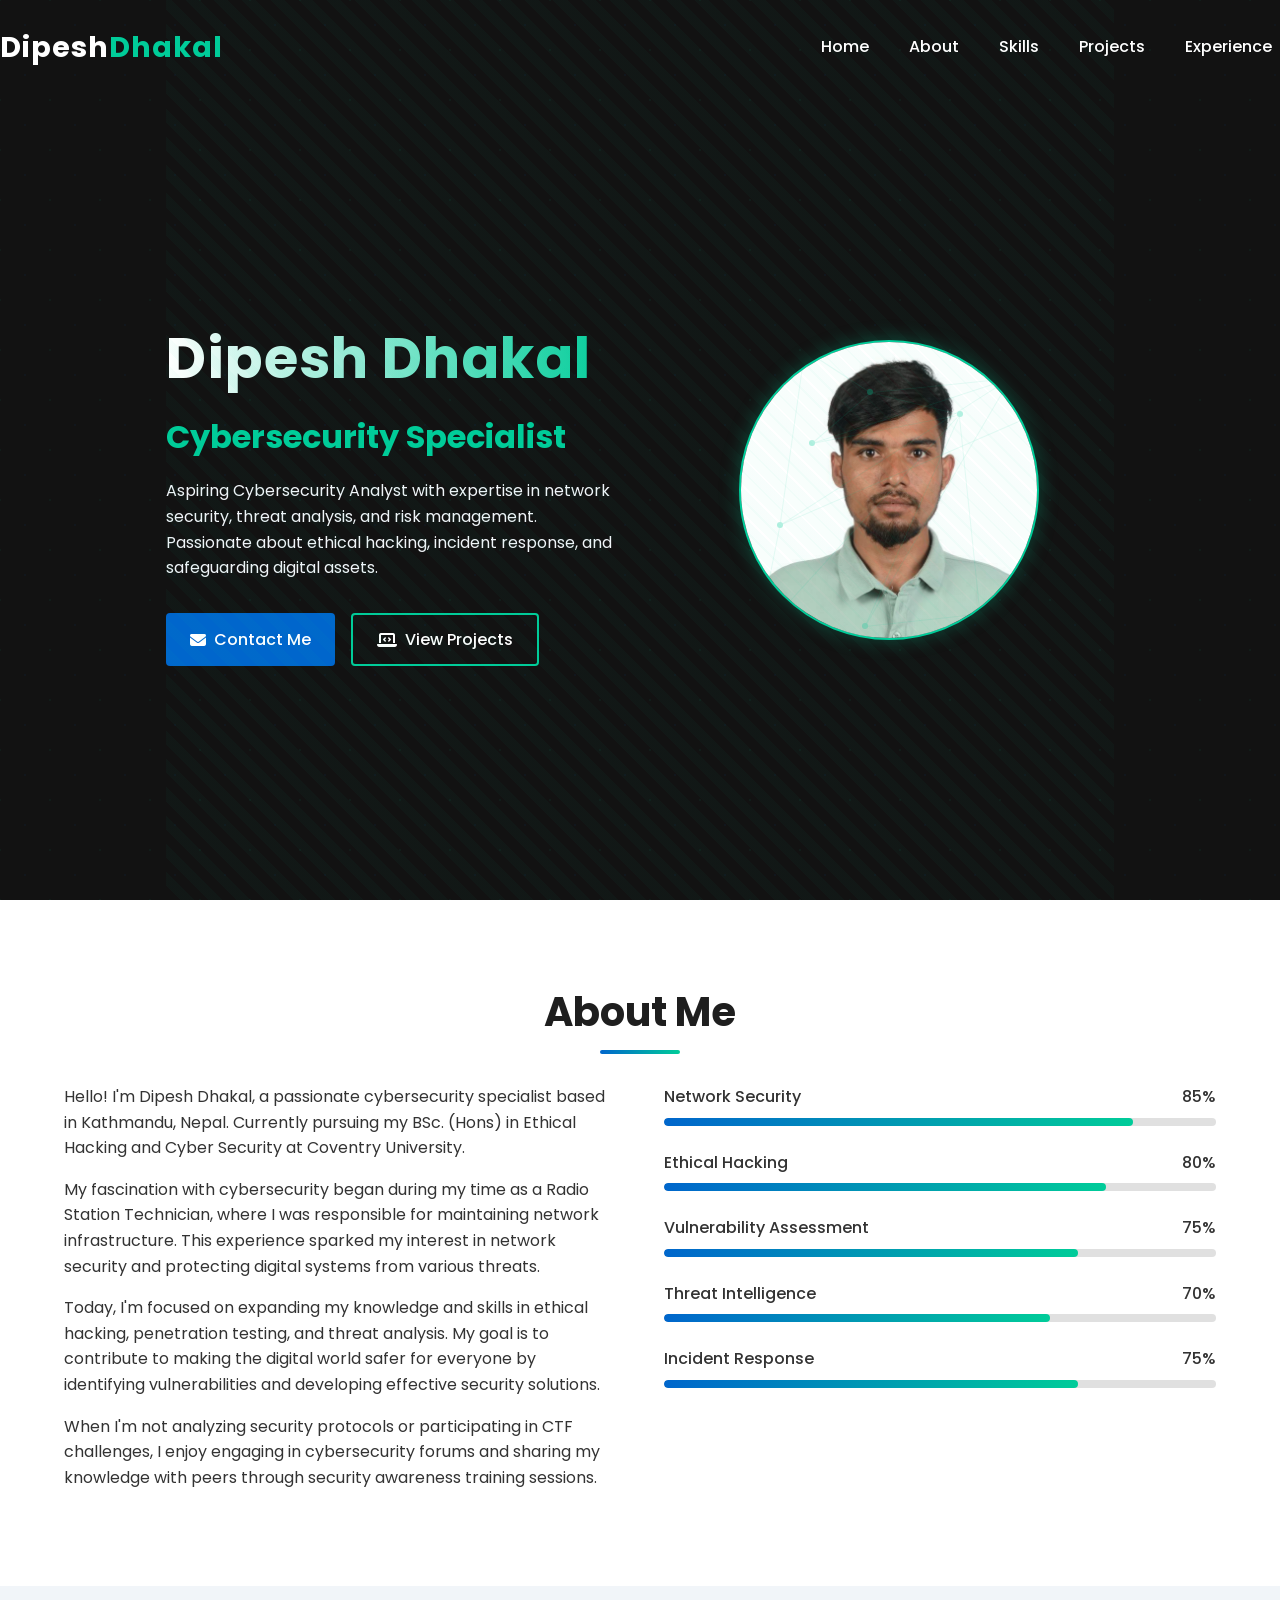
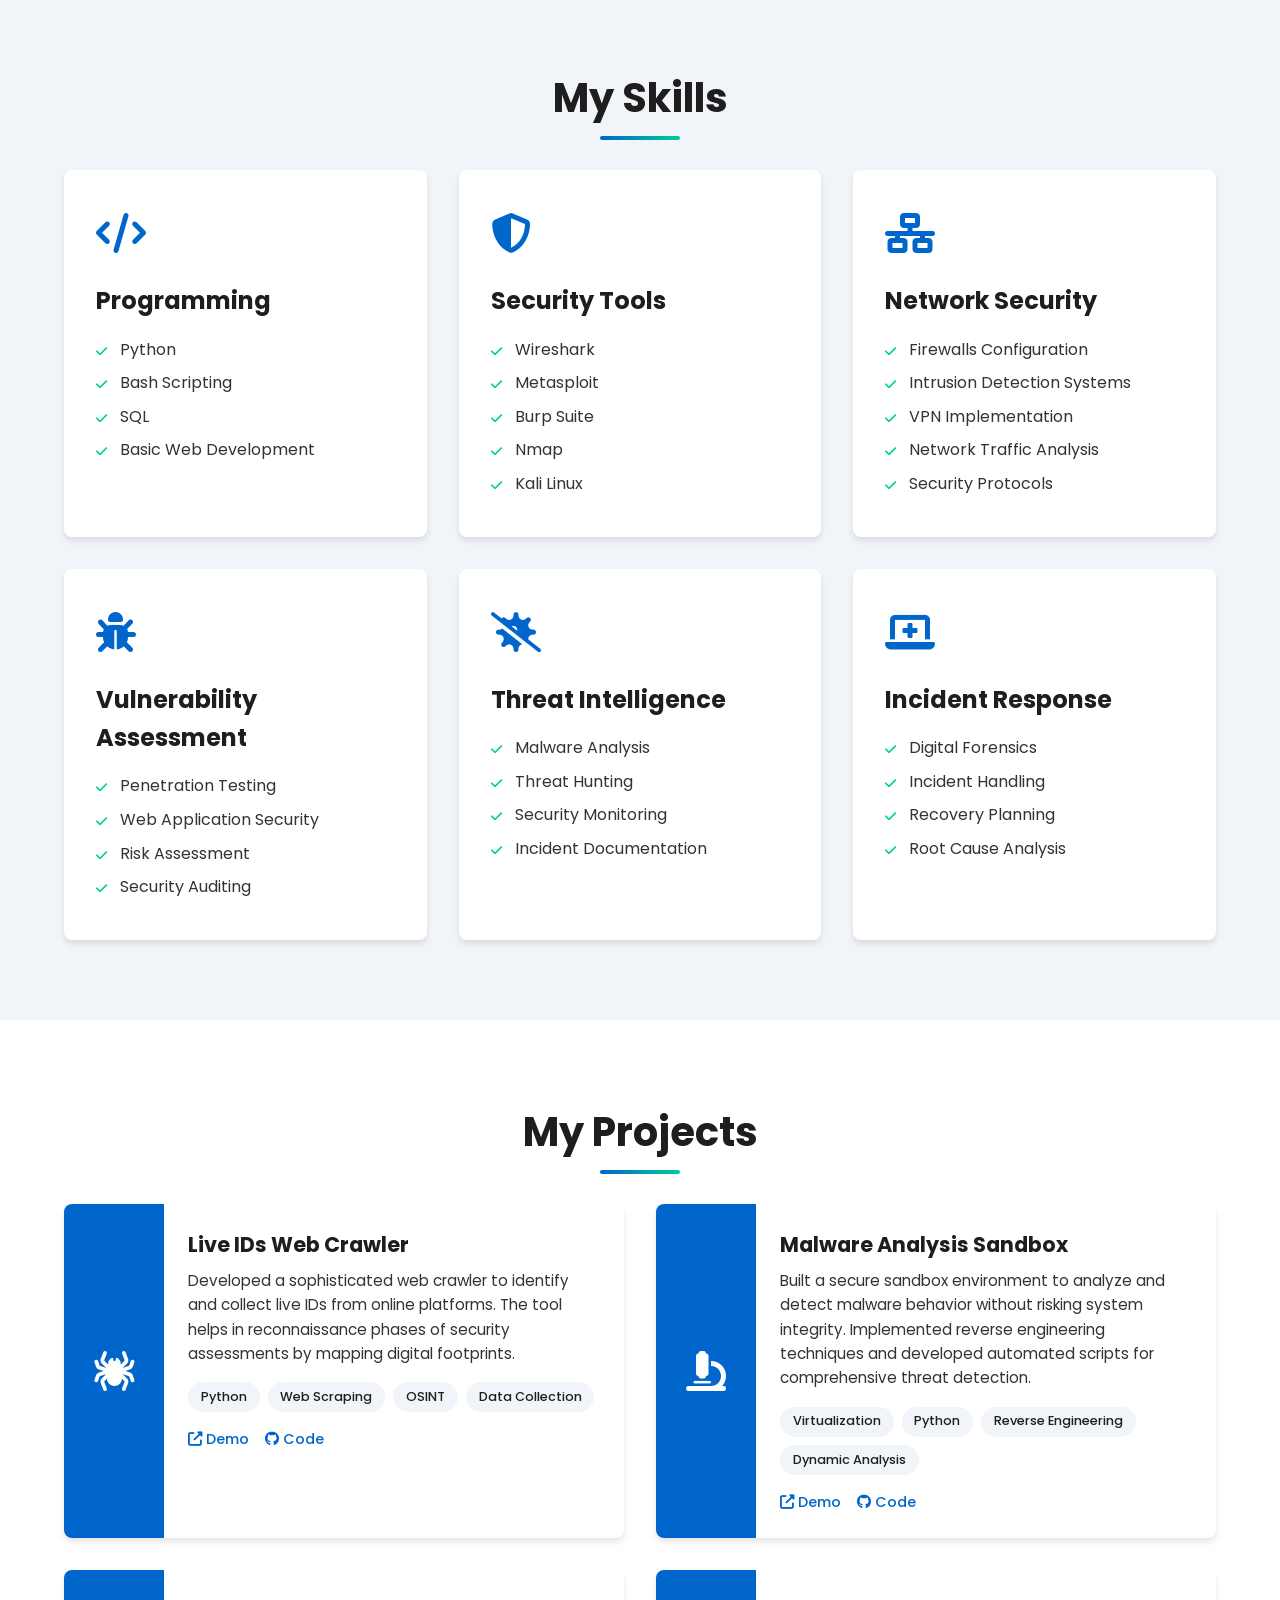
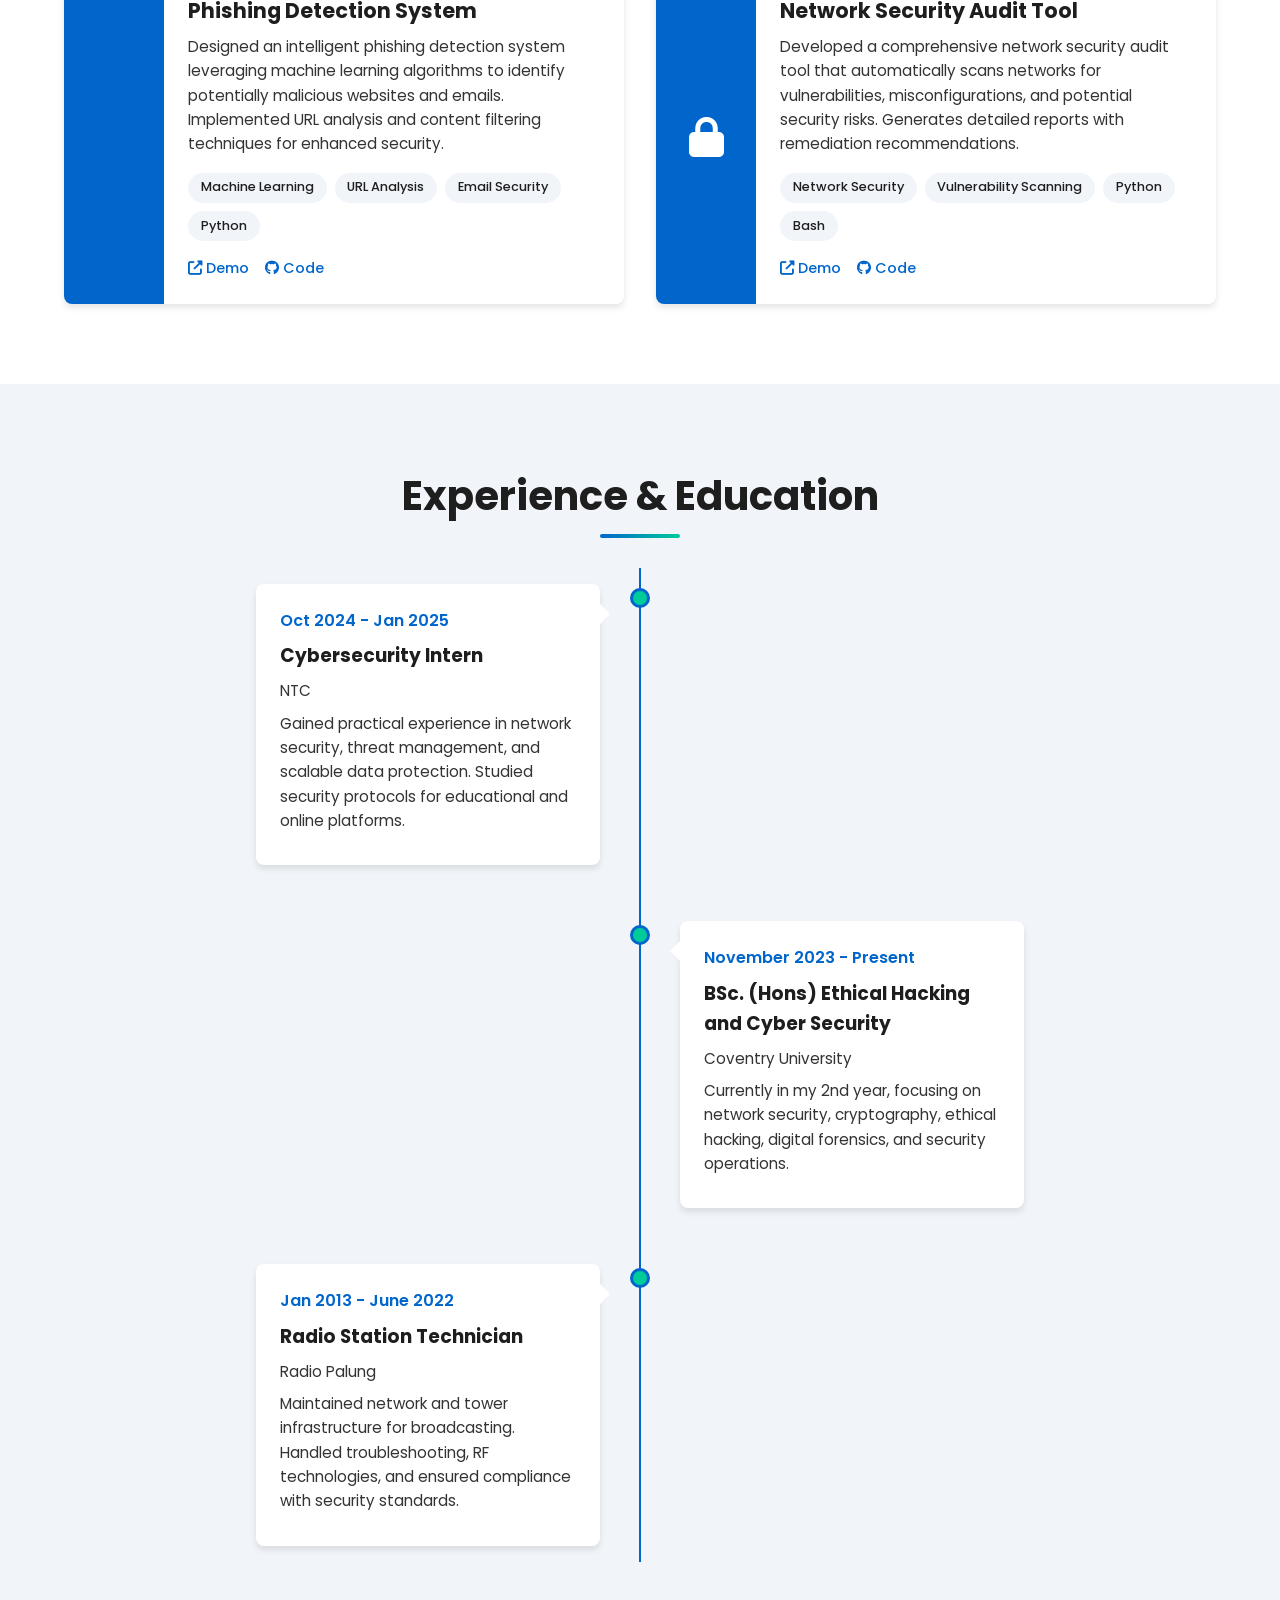
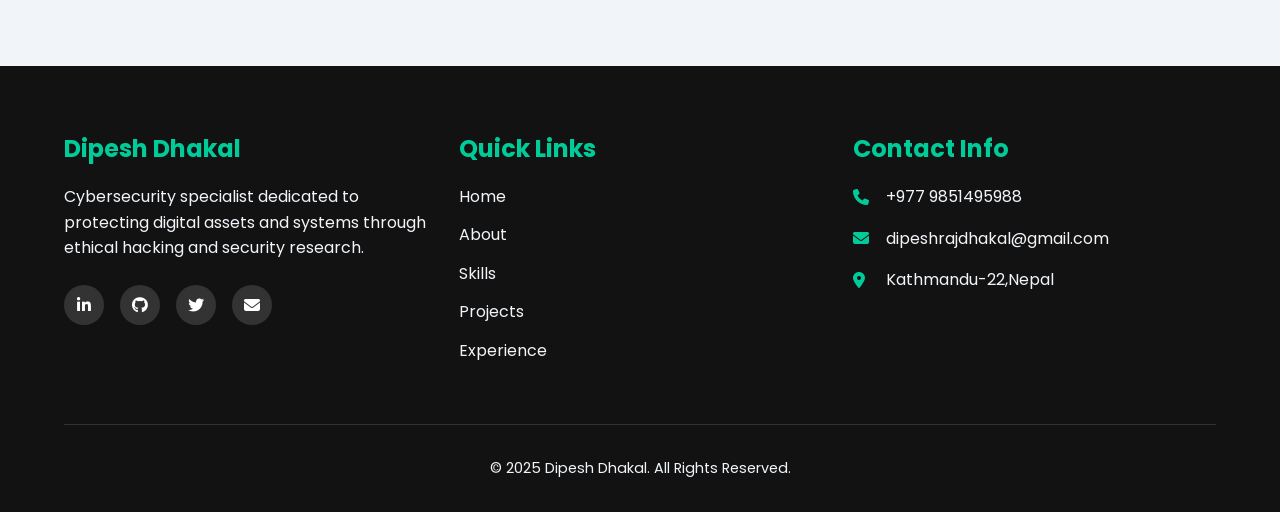
==== commit 187ade9c: "Initial commit" ====
--- a/index.html
+++ b/index.html
@@ -3,1648 +3,418 @@
 <head>
     <meta charset="UTF-8">
     <meta name="viewport" content="width=device-width, initial-scale=1.0">
-    <meta name="description" content="Jay Ma Engineering Workshop - Professional construction, fabrication, painting, electrical, plumbing, and fit-out services. Precision craftsmanship for industrial & commercial solutions.">
-    <meta name="keywords" content="engineering, furniture, painting, electrical, tiles, marble, metal structures, aluminium, glass works, plumbing, false ceiling, fabrication, workshop">
-    <meta name="author" content="Jay Ma Engineering">
-    <title>Jay Ma Engineering Workshop | Professional Engineering Services</title>
-    
-    <style>
-        /* Reset and Base Styles */
-        * {
-            margin: 0;
-            padding: 0;
-            box-sizing: border-box;
-        }
-
-        :root {
-            --primary-blue: #0a2463;
-            --secondary-blue: #1e3a8a;
-            --accent-orange: #fb8500;
-            --accent-gold: #ffb703;
-            --dark-gray: #2d3748;
-            --medium-gray: #4a5568;
-            --light-gray: #e2e8f0;
-            --white: #ffffff;
-            --black: #1a202c;
-            --success-green: #10b981;
-            --error-red: #ef4444;
-        }
-
-        html {
-            scroll-behavior: smooth;
-        }
-
-        body {
-            font-family: 'Segoe UI', Tahoma, Geneva, Verdana, sans-serif;
-            line-height: 1.6;
-            color: var(--dark-gray);
-            overflow-x: hidden;
-        }
-
-        /* Typography */
-        h1, h2, h3, h4, h5, h6 {
-            font-weight: 700;
-            line-height: 1.2;
-            margin-bottom: 1rem;
-        }
-
-        h1 {
-            font-size: clamp(2.5rem, 5vw, 4rem);
-        }
-
-        h2 {
-            font-size: clamp(2rem, 4vw, 3rem);
-            color: var(--primary-blue);
-        }
-
-        h3 {
-            font-size: clamp(1.5rem, 3vw, 2rem);
-        }
-
-        p {
-            margin-bottom: 1rem;
-            font-size: clamp(1rem, 2vw, 1.125rem);
-        }
-
-        /* Navigation */
-        .navbar {
-            position: fixed;
-            top: 0;
-            width: 100%;
-            background: rgba(10, 36, 99, 0.95);
-            backdrop-filter: blur(10px);
-            z-index: 1000;
-            padding: 1rem 0;
-            transition: all 0.3s ease;
-            box-shadow: 0 2px 10px rgba(0, 0, 0, 0.1);
-        }
-
-        .navbar.scrolled {
-            padding: 0.5rem 0;
-            background: rgba(10, 36, 99, 0.98);
-        }
-
-        .nav-container {
-            max-width: 1200px;
-            margin: 0 auto;
-            padding: 0 2rem;
-            display: flex;
-            justify-content: space-between;
-            align-items: center;
-        }
-
-        .logo {
-            color: var(--white);
-            font-size: 1.5rem;
-            font-weight: 700;
-            text-decoration: none;
-            display: flex;
-            align-items: center;
-            gap: 0.5rem;
-            transition: transform 0.3s ease;
-        }
-
-        .logo:hover {
-            transform: scale(1.05);
-        }
-
-        .logo-icon {
-            width: 40px;
-            height: 40px;
-            background: var(--accent-orange);
-            border-radius: 8px;
-            display: flex;
-            align-items: center;
-            justify-content: center;
-            font-weight: bold;
-            font-size: 1.2rem;
-        }
-
-        .nav-menu {
-            display: flex;
-            list-style: none;
-            gap: 2rem;
-            align-items: center;
-        }
-
-        .nav-menu a {
-            color: var(--white);
-            text-decoration: none;
-            font-weight: 500;
-            transition: all 0.3s ease;
-            padding: 0.5rem 1rem;
-            border-radius: 4px;
-            position: relative;
-        }
-
-        .nav-menu a::after {
-            content: '';
-            position: absolute;
-            bottom: 0;
-            left: 50%;
-            width: 0;
-            height: 2px;
-            background: var(--accent-orange);
-            transition: all 0.3s ease;
-            transform: translateX(-50%);
-        }
-
-        .nav-menu a:hover::after {
-            width: 80%;
-        }
-
-        .nav-menu a:hover {
-            color: var(--accent-orange);
-        }
-
-        /* Hamburger Menu */
-        .hamburger {
-            display: none;
-            flex-direction: column;
-            cursor: pointer;
-            gap: 5px;
-        }
-
-        .hamburger span {
-            width: 25px;
-            height: 3px;
-            background: var(--white);
-            transition: all 0.3s ease;
-            border-radius: 2px;
-        }
-
-        .hamburger.active span:nth-child(1) {
-            transform: rotate(45deg) translate(8px, 8px);
-        }
-
-        .hamburger.active span:nth-child(2) {
-            opacity: 0;
-        }
-
-        .hamburger.active span:nth-child(3) {
-            transform: rotate(-45deg) translate(7px, -7px);
-        }
-
-        /* Hero Section */
-        .hero {
-            min-height: 100vh;
-            background: linear-gradient(135deg, var(--primary-blue) 0%, var(--secondary-blue) 100%);
-            position: relative;
-            display: flex;
-            align-items: center;
-            justify-content: center;
-            overflow: hidden;
-            padding-top: 80px;
-        }
-
-        .hero::before {
-            content: '';
-            position: absolute;
-            top: 0;
-            left: 0;
-            right: 0;
-            bottom: 0;
-            background: url('https://images.unsplash.com/photo-1581091226825-a6a2a5aee158?w=1920&q=80') center/cover;
-            opacity: 0.15;
-            z-index: 0;
-        }
-
-        .hero-content {
-            position: relative;
-            z-index: 1;
-            text-align: center;
-            color: var(--white);
-            max-width: 900px;
-            padding: 2rem;
-            animation: fadeInUp 1s ease;
-        }
-
-        .hero h1 {
-            color: var(--white);
-            margin-bottom: 1.5rem;
-            text-shadow: 2px 2px 4px rgba(0, 0, 0, 0.3);
-        }
-
-        .hero-tagline {
-            font-size: clamp(1.2rem, 3vw, 1.5rem);
-            margin-bottom: 2rem;
-            color: var(--accent-gold);
-            font-weight: 300;
-        }
-
-        .hero p {
-            font-size: clamp(1rem, 2vw, 1.25rem);
-            margin-bottom: 2.5rem;
-            opacity: 0.95;
-        }
-
-        .cta-buttons {
-            display: flex;
-            gap: 1rem;
-            justify-content: center;
-            flex-wrap: wrap;
-        }
-
-        .btn {
-            padding: 1rem 2.5rem;
-            border: none;
-            border-radius: 50px;
-            font-size: 1.1rem;
-            font-weight: 600;
-            cursor: pointer;
-            transition: all 0.3s ease;
-            text-decoration: none;
-            display: inline-block;
-            position: relative;
-            overflow: hidden;
-        }
-
-        .btn-primary {
-            background: var(--accent-orange);
-            color: var(--white);
-            box-shadow: 0 4px 15px rgba(251, 133, 0, 0.4);
-        }
-
-        .btn-primary:hover {
-            background: var(--accent-gold);
-            transform: translateY(-3px);
-            box-shadow: 0 6px 20px rgba(251, 133, 0, 0.6);
-        }
-
-        .btn-secondary {
-            background: transparent;
-            color: var(--white);
-            border: 2px solid var(--white);
-        }
-
-        .btn-secondary:hover {
-            background: var(--white);
-            color: var(--primary-blue);
-            transform: translateY(-3px);
-        }
-
-        /* Floating Shapes Animation */
-        .hero-shapes {
-            position: absolute;
-            width: 100%;
-            height: 100%;
-            overflow: hidden;
-            z-index: 0;
-        }
-
-        .shape {
-            position: absolute;
-            opacity: 0.1;
-            animation: float 20s infinite ease-in-out;
-        }
-
-        .shape:nth-child(1) {
-            width: 80px;
-            height: 80px;
-            background: var(--accent-orange);
-            border-radius: 50%;
-            top: 20%;
-            left: 10%;
-            animation-delay: 0s;
-        }
-
-        .shape:nth-child(2) {
-            width: 60px;
-            height: 60px;
-            background: var(--accent-gold);
-            border-radius: 10px;
-            top: 60%;
-            right: 15%;
-            animation-delay: 2s;
-        }
-
-        .shape:nth-child(3) {
-            width: 100px;
-            height: 100px;
-            background: var(--white);
-            border-radius: 50%;
-            bottom: 20%;
-            left: 20%;
-            animation-delay: 4s;
-        }
-
-        /* Sections */
-        section {
-            padding: 5rem 2rem;
-        }
-
-        .container {
-            max-width: 1200px;
-            margin: 0 auto;
-        }
-
-        .section-header {
-            text-align: center;
-            margin-bottom: 4rem;
-            animation: fadeInUp 0.8s ease;
-        }
-
-        .section-header h2 {
-            position: relative;
-            display: inline-block;
-        }
-
-        .section-header h2::after {
-            content: '';
-            position: absolute;
-            bottom: -10px;
-            left: 50%;
-            transform: translateX(-50%);
-            width: 60px;
-            height: 4px;
-            background: var(--accent-orange);
-            border-radius: 2px;
-        }
-
-        .section-header p {
-            color: var(--medium-gray);
-            max-width: 600px;
-            margin: 1.5rem auto 0;
-        }
-
-        /* Services Section */
-        .services {
-            background: linear-gradient(180deg, var(--white) 0%, var(--light-gray) 100%);
-        }
-
-        .services-grid {
-            display: grid;
-            grid-template-columns: repeat(auto-fit, minmax(280px, 1fr));
-            gap: 2rem;
-            margin-top: 3rem;
-        }
-
-        .service-card {
-            background: var(--white);
-            padding: 2.5rem 2rem;
-            border-radius: 15px;
-            text-align: center;
-            transition: all 0.4s ease;
-            box-shadow: 0 5px 15px rgba(0, 0, 0, 0.08);
-            position: relative;
-            overflow: hidden;
-        }
-
-        .service-card::before {
-            content: '';
-            position: absolute;
-            top: 0;
-            left: 0;
-            width: 100%;
-            height: 4px;
-            background: linear-gradient(90deg, var(--accent-orange), var(--accent-gold));
-            transform: scaleX(0);
-            transition: transform 0.4s ease;
-        }
-
-        .service-card:hover {
-            transform: translateY(-10px);
-            box-shadow: 0 15px 35px rgba(0, 0, 0, 0.15);
-        }
-
-        .service-card:hover::before {
-            transform: scaleX(1);
-        }
-
-        .service-icon {
-            width: 80px;
-            height: 80px;
-            margin: 0 auto 1.5rem;
-            background: linear-gradient(135deg, var(--primary-blue), var(--secondary-blue));
-            border-radius: 50%;
-            display: flex;
-            align-items: center;
-            justify-content: center;
-            font-size: 2.5rem;
-            color: var(--white);
-            transition: all 0.4s ease;
-        }
-
-        .service-card:hover .service-icon {
-            background: linear-gradient(135deg, var(--accent-orange), var(--accent-gold));
-            transform: rotateY(360deg);
-        }
-
-        .service-card h3 {
-            color: var(--primary-blue);
-            margin-bottom: 1rem;
-        }
-
-        .service-card p {
-            color: var(--medium-gray);
-            margin: 0;
-        }
-
-        /* Portfolio/Gallery Section */
-        .portfolio {
-            background: var(--white);
-        }
-
-        .gallery-grid {
-            display: grid;
-            grid-template-columns: repeat(auto-fit, minmax(300px, 1fr));
-            gap: 2rem;
-            margin-top: 3rem;
-        }
-
-        .gallery-item {
-            position: relative;
-            overflow: hidden;
-            border-radius: 15px;
-            cursor: pointer;
-            aspect-ratio: 4/3;
-            box-shadow: 0 5px 15px rgba(0, 0, 0, 0.1);
-            transition: all 0.4s ease;
-        }
-
-        .gallery-item:hover {
-            transform: scale(1.05);
-            box-shadow: 0 15px 35px rgba(0, 0, 0, 0.2);
-        }
-
-        .gallery-item img {
-            width: 100%;
-            height: 100%;
-            object-fit: cover;
-            transition: transform 0.4s ease;
-        }
-
-        .gallery-item:hover img {
-            transform: scale(1.1);
-        }
-
-        .gallery-overlay {
-            position: absolute;
-            top: 0;
-            left: 0;
-            right: 0;
-            bottom: 0;
-            background: linear-gradient(135deg, rgba(10, 36, 99, 0.9), rgba(251, 133, 0, 0.9));
-            display: flex;
-            flex-direction: column;
-            align-items: center;
-            justify-content: center;
-            opacity: 0;
-            transition: opacity 0.4s ease;
-            padding: 2rem;
-        }
-
-        .gallery-item:hover .gallery-overlay {
-            opacity: 1;
-        }
-
-        .gallery-overlay h3 {
-            color: var(--white);
-            margin-bottom: 0.5rem;
-        }
-
-        .gallery-overlay p {
-            color: var(--white);
-            text-align: center;
-            margin: 0;
-        }
-
-        /* Lightbox */
-        .lightbox {
-            display: none;
-            position: fixed;
-            top: 0;
-            left: 0;
-            right: 0;
-            bottom: 0;
-            background: rgba(0, 0, 0, 0.95);
-            z-index: 2000;
-            align-items: center;
-            justify-content: center;
-            padding: 2rem;
-            animation: fadeIn 0.3s ease;
-        }
-
-        .lightbox.active {
-            display: flex;
-        }
-
-        .lightbox-content {
-            max-width: 90%;
-            max-height: 90%;
-            position: relative;
-            animation: zoomIn 0.3s ease;
-        }
-
-        .lightbox-content img {
-            width: 100%;
-            height: 100%;
-            object-fit: contain;
-            border-radius: 10px;
-        }
-
-        .lightbox-close {
-            position: absolute;
-            top: -40px;
-            right: -40px;
-            color: var(--white);
-            font-size: 2.5rem;
-            cursor: pointer;
-            transition: transform 0.3s ease;
-            width: 40px;
-            height: 40px;
-            display: flex;
-            align-items: center;
-            justify-content: center;
-        }
-
-        .lightbox-close:hover {
-            transform: rotate(90deg);
-        }
-
-        /* Company History Section (replaces testimonials) */
-        .company-history {
-            background: linear-gradient(180deg, var(--light-gray) 0%, var(--white) 100%);
-        }
-
-        .history-container {
-            max-width: 900px;
-            margin: 0 auto;
-        }
-
-        .history-card {
-            background: var(--white);
-            padding: 2.5rem;
-            border-radius: 15px;
-            box-shadow: 0 10px 30px rgba(0,0,0,0.08);
-            margin: 1rem 0;
-            color: var(--dark-gray);
-            line-height: 1.7;
-        }
-
-        .history-list {
-            margin-top: 1rem;
-            padding-left: 1.2rem;
-            color: var(--medium-gray);
-        }
-
-        .history-list li {
-            margin-bottom: 0.6rem;
-        }
-
-        /* Contact Section */
-        .contact {
-            background: var(--primary-blue);
-            color: var(--white);
-        }
-
-        .contact .section-header h2 {
-            color: var(--white);
-        }
-
-        .contact .section-header h2::after {
-            background: var(--accent-orange);
-        }
-
-        .contact .section-header p {
-            color: rgba(255, 255, 255, 0.9);
-        }
-
-        .contact-content {
-            display: grid;
-            grid-template-columns: repeat(auto-fit, minmax(300px, 1fr));
-            gap: 3rem;
-            margin-top: 3rem;
-        }
-
-        .contact-info {
-            display: flex;
-            flex-direction: column;
-            gap: 2rem;
-        }
-
-        .contact-item {
-            display: flex;
-            align-items: flex-start;
-            gap: 1.5rem;
-            padding: 1.5rem;
-            background: rgba(255, 255, 255, 0.1);
-            border-radius: 10px;
-            transition: all 0.3s ease;
-        }
-
-        .contact-item:hover {
-            background: rgba(255, 255, 255, 0.15);
-            transform: translateX(10px);
-        }
-
-        .contact-icon {
-            width: 50px;
-            height: 50px;
-            background: var(--accent-orange);
-            border-radius: 10px;
-            display: flex;
-            align-items: center;
-            justify-content: center;
-            font-size: 1.5rem;
-            flex-shrink: 0;
-        }
-
-        .contact-item-content h3 {
-            color: var(--white);
-            margin-bottom: 0.5rem;
-            font-size: 1.2rem;
-        }
-
-        .contact-item-content p {
-            color: rgba(255, 255, 255, 0.9);
-            margin: 0;
-        }
-
-        /* Contact Form */
-        .contact-form {
-            background: rgba(255, 255, 255, 0.1);
-            padding: 2.5rem;
-            border-radius: 20px;
-            backdrop-filter: blur(10px);
-        }
-
-        .form-group {
-            margin-bottom: 1.5rem;
-        }
-
-        .form-group label {
-            display: block;
-            margin-bottom: 0.5rem;
-            font-weight: 500;
-            color: var(--white);
-        }
-
-        .form-group input,
-        .form-group textarea {
-            width: 100%;
-            padding: 1rem;
-            border: 2px solid rgba(255, 255, 255, 0.2);
-            border-radius: 10px;
-            background: rgba(255, 255, 255, 0.1);
-            color: var(--white);
-            font-size: 1rem;
-            transition: all 0.3s ease;
-        }
-
-        .form-group input::placeholder,
-        .form-group textarea::placeholder {
-            color: rgba(255, 255, 255, 0.6);
-        }
-
-        .form-group input:focus,
-        .form-group textarea:focus {
-            outline: none;
-            border-color: var(--accent-orange);
-            background: rgba(255, 255, 255, 0.15);
-        }
-
-        .form-group textarea {
-            resize: vertical;
-            min-height: 150px;
-        }
-
-        .form-group.error input,
-        .form-group.error textarea {
-            border-color: var(--error-red);
-        }
-
-        .form-group.success input,
-        .form-group.success textarea {
-            border-color: var(--success-green);
-        }
-
-        .error-message {
-            color: var(--error-red);
-            font-size: 0.875rem;
-            margin-top: 0.5rem;
-            display: none;
-        }
-
-        .form-group.error .error-message {
-            display: block;
-        }
-
-        .form-submit {
-            display: flex;
-            align-items: center;
-            gap: 1rem;
-        }
-
-        .form-submit .btn {
-            flex: 1;
-        }
-
-        .form-message {
-            padding: 1rem;
-            border-radius: 10px;
-            margin-bottom: 1.5rem;
-            display: none;
-            animation: slideDown 0.3s ease;
-        }
-
-        .form-message.success {
-            background: var(--success-green);
-            color: var(--white);
-            display: block;
-        }
-
-        .form-message.error {
-            background: var(--error-red);
-            color: var(--white);
-            display: block;
-        }
-
-        .loading {
-            display: none;
-            width: 24px;
-            height: 24px;
-            border: 3px solid rgba(255, 255, 255, 0.3);
-            border-top-color: var(--white);
-            border-radius: 50%;
-            animation: spin 0.8s linear infinite;
-        }
-
-        .loading.active {
-            display: block;
-        }
-
-        /* Footer */
-        footer {
-            background: var(--black);
-            color: var(--white);
-            padding: 3rem 2rem 1rem;
-        }
-
-        .footer-content {
-            max-width: 1200px;
-            margin: 0 auto;
-            display: grid;
-            grid-template-columns: repeat(auto-fit, minmax(250px, 1fr));
-            gap: 3rem;
-            margin-bottom: 2rem;
-        }
-
-        .footer-section h3 {
-            color: var(--accent-orange);
-            margin-bottom: 1.5rem;
-        }
-
-        .footer-section p {
-            color: rgba(255, 255, 255, 0.8);
-            line-height: 1.8;
-        }
-
-        .footer-links {
-            list-style: none;
-        }
-
-        .footer-links li {
-            margin-bottom: 0.8rem;
-        }
-
-        .footer-links a {
-            color: rgba(255, 255, 255, 0.8);
-            text-decoration: none;
-            transition: all 0.3s ease;
-            display: inline-flex;
-            align-items: center;
-            gap: 0.5rem;
-        }
-
-        .footer-links a:hover {
-            color: var(--accent-orange);
-            transform: translateX(5px);
-        }
-
-        .social-links {
-            display: flex;
-            gap: 1rem;
-            margin-top: 1rem;
-        }
-
-        .social-icon {
-            width: 40px;
-            height: 40px;
-            background: rgba(255, 255, 255, 0.1);
-            border-radius: 50%;
-            display: flex;
-            align-items: center;
-            justify-content: center;
-            color: var(--white);
-            text-decoration: none;
-            transition: all 0.3s ease;
-        }
-
-        .social-icon:hover {
-            background: var(--accent-orange);
-            transform: translateY(-5px);
-        }
-
-        .footer-bottom {
-            text-align: center;
-            padding-top: 2rem;
-            border-top: 1px solid rgba(255, 255, 255, 0.1);
-            color: rgba(255, 255, 255, 0.6);
-        }
-
-        /* Scroll to Top Button */
-        .scroll-top {
-            position: fixed;
-            bottom: 30px;
-            right: 30px;
-            width: 50px;
-            height: 50px;
-            background: var(--accent-orange);
-            border-radius: 50%;
-            display: flex;
-            align-items: center;
-            justify-content: center;
-            color: var(--white);
-            cursor: pointer;
-            opacity: 0;
-            visibility: hidden;
-            transition: all 0.3s ease;
-            z-index: 999;
-            box-shadow: 0 4px 15px rgba(251, 133, 0, 0.4);
-        }
-
-        .scroll-top.visible {
-            opacity: 1;
-            visibility: visible;
-        }
-
-        .scroll-top:hover {
-            background: var(--accent-gold);
-            transform: translateY(-5px);
-        }
-
-        /* Animations */
-        @keyframes fadeIn {
-            from {
-                opacity: 0;
-            }
-            to {
-                opacity: 1;
-            }
-        }
-
-        @keyframes fadeInUp {
-            from {
-                opacity: 0;
-                transform: translateY(30px);
-            }
-            to {
-                opacity: 1;
-                transform: translateY(0);
-            }
-        }
-
-        @keyframes slideIn {
-            from {
-                opacity: 0;
-                transform: translateX(-30px);
-            }
-            to {
-                opacity: 1;
-                transform: translateX(0);
-            }
-        }
-
-        @keyframes slideDown {
-            from {
-                opacity: 0;
-                transform: translateY(-20px);
-            }
-            to {
-                opacity: 1;
-                transform: translateY(0);
-            }
-        }
-
-        @keyframes zoomIn {
-            from {
-                transform: scale(0.8);
-                opacity: 0;
-            }
-            to {
-                transform: scale(1);
-                opacity: 1;
-            }
-        }
-
-        @keyframes float {
-            0%, 100% {
-                transform: translateY(0) rotate(0deg);
-            }
-            50% {
-                transform: translateY(-20px) rotate(180deg);
-            }
-        }
-
-        @keyframes spin {
-            to {
-                transform: rotate(360deg);
-            }
-        }
-
-        /* Responsive Design */
-        @media (max-width: 768px) {
-            .hamburger {
-                display: flex;
-            }
-
-            .nav-menu {
-                position: fixed;
-                top: 70px;
-                left: -100%;
-                flex-direction: column;
-                background: rgba(10, 36, 99, 0.98);
-                width: 100%;
-                padding: 2rem;
-                gap: 1rem;
-                transition: left 0.3s ease;
-                box-shadow: 0 10px 20px rgba(0, 0, 0, 0.2);
-            }
-
-            .nav-menu.active {
-                left: 0;
-            }
-
-            .nav-menu a {
-                width: 100%;
-                padding: 1rem;
-                text-align: center;
-            }
-
-            section {
-                padding: 3rem 1.5rem;
-            }
-
-            .cta-buttons {
-                flex-direction: column;
-            }
-
-            .btn {
-                width: 100%;
-            }
-
-            .services-grid,
-            .gallery-grid {
-                grid-template-columns: 1fr;
-            }
-
-            .contact-content {
-                grid-template-columns: 1fr;
-            }
-
-            .lightbox-close {
-                top: -50px;
-                right: 0;
-            }
-
-            .footer-content {
-                grid-template-columns: 1fr;
-                gap: 2rem;
-            }
-        }
-
-        @media (max-width: 480px) {
-            .nav-container {
-                padding: 0 1rem;
-            }
-
-            .hero-content {
-                padding: 1rem;
-            }
-
-            .contact-form {
-                padding: 1.5rem;
-            }
-
-            .scroll-top {
-                bottom: 20px;
-                right: 20px;
-                width: 45px;
-                height: 45px;
-            }
-        }
-
-        /* Print Styles */
-        @media print {
-            .navbar,
-            .hamburger,
-            .scroll-top,
-            .lightbox {
-                display: none !important;
-            }
-        }
-    </style>
+    <title>Dipesh Dhakal | Cybersecurity Specialist</title>
+    <link rel="stylesheet" href="https://cdnjs.cloudflare.com/ajax/libs/font-awesome/6.4.0/css/all.min.css">
+    <link rel="stylesheet" href="css/style.css">
+    <link rel="icon"href="image/final.ico" type="image/x-icon">
 </head>
 <body>
-    <!-- Navigation -->
-    <nav class="navbar" role="navigation" aria-label="Main navigation">
-        <div class="nav-container">
-            <a href="#home" class="logo" aria-label="Jay Ma Engineering Workshop Home">
-                <div class="logo-icon">JM</div>
-               
-            </a>
-            <ul class="nav-menu">
-                <li><a href="#home">Home</a></li>
-                <li><a href="#services">Services</a></li>
-                <li><a href="#portfolio">Portfolio</a></li>
-                <li><a href="#history">Company History</a></li>
-                <li><a href="#contact">Contact</a></li>
-            </ul>
-            <div class="hamburger" aria-label="Toggle menu" role="button" tabindex="0">
-                <span></span>
-                <span></span>
-                <span></span>
-            </div>
-        </div>
-    </nav>
-
-    <!-- Hero Section -->
-    <section id="home" class="hero">
-        <div class="hero-shapes">
-            <div class="shape"></div>
-            <div class="shape"></div>
-            <div class="shape"></div>
-        </div>
-        <div class="hero-content">
-            <h1>Jay Ma Engineering Workshop</h1>
-            <p class="hero-tagline">Precision Engineering | Craftsmanship Excellence</p>
-            <p>Transform your vision into reality with expert construction, fabrication, fit-out, and engineering services. Trusted partner for commercial and residential projects across Nepal.</p>
-            <div class="cta-buttons">
-                <a href="#contact" class="btn btn-primary">Get a Quote</a>
-                <a href="#services" class="btn btn-secondary">Our Services</a>
-            </div>
-        </div>
-    </section>
-
-    <!-- Services Section -->
-    <section id="services" class="services">
-        <div class="container">
-            <div class="section-header">
-                <h2>Our Engineering Services</h2>
-                <p>Delivering world-class construction and engineering solutions with precision, quality, and reliability</p>
-            </div>
-            <div class="services-grid">
-                <div class="service-card">
-                    <div class="service-icon" aria-hidden="true">🪑</div>
-                    <h3>Furniture Works</h3>
-                    <p>Design and installation of custom furniture for residential and commercial spaces.</p>
-                </div>
-                <div class="service-card">
-                    <div class="service-icon" aria-hidden="true">🎨</div>
-                    <h3>Painting</h3>
-                    <p>Professional interior and exterior painting with high-quality finishes.</p>
-                </div>
-                <div class="service-card">
-                    <div class="service-icon" aria-hidden="true">🔌</div>
-                    <h3>Electrical</h3>
-                    <p>Comprehensive electrical installations, wiring, lighting, and maintenance services.</p>
-                </div>
-                <div class="service-card">
-                    <div class="service-icon" aria-hidden="true">🧱</div>
-                    <h3>Tiles & Marble</h3>
-                    <p>Flooring and cladding using premium tiles and marble for durable, aesthetic results.</p>
-                </div>
-                <div class="service-card">
-                    <div class="service-icon" aria-hidden="true">🏗️</div>
-                    <h3>Metal Structures</h3>
-                    <p>Fabrication and erection of structural steelworks for industrial and commercial projects.</p>
-                </div>
-                <div class="service-card">
-                    <div class="service-icon" aria-hidden="true">🔩</div>
-                    <h3>Aluminium Works</h3>
-                    <p>Aluminium fabrication and installation for windows, doors, cladding, and façades.</p>
-                </div>
-                <div class="service-card">
-                    <div class="service-icon" aria-hidden="true">🪟</div>
-                    <h3>Glass Works</h3>
-                    <p>Glass partitions, storefronts, and glazing solutions with professional finishing.</p>
-                </div>
-                <div class="service-card">
-                    <div class="service-icon" aria-hidden="true">🚰</div>
-                    <h3>Plumbing</h3>
-                    <p>Plumbing installations, repairs, and sanitary works for projects of all sizes.</p>
-                </div>
-                <div class="service-card">
-                    <div class="service-icon" aria-hidden="true">⬛</div>
-                    <h3>False Ceiling</h3>
-                    <p>False ceiling design and installation for acoustic control and aesthetic enhancement.</p>
-                </div>
-            </div>
-        </div>
-    </section>
-
-    <!-- Portfolio Section -->
-    <section id="portfolio" class="portfolio">
-        <div class="container">
-            <div class="section-header">
-                <h2>Our Portfolio</h2>
-                <p>Showcasing excellence in engineering and precision manufacturing</p>
-            </div>
-            <div class="gallery-grid">
-                <div class="gallery-item" data-title="Precision CNC Components" data-description="High-precision machined parts for automotive industry">
-                    <img src="https://file://Users/dipeshrajdhakal/Desktop/jm%20e/00f9175f-5477-46ab-866f-9a5026f79b8f.jpeg" alt="CNC machined precision components" loading="lazy">
-                    <div class="gallery-overlay">
-                        <h3>Precision CNC Components</h3>
-                        <p>High-precision machined parts for automotive industry</p>
-                    </div>
-                </div>
-                <div class="gallery-item" data-title="Industrial Fabrication" data-description="Custom steel fabrication for manufacturing facility">
-                    <img src="https://images.unsplash.com/photo-1504328345606-18bbc8c9d7d1?w=800&q=80" alt="Industrial metal fabrication work" loading="lazy">
-                    <div class="gallery-overlay">
-                        <h3>Industrial Fabrication</h3>
-                        <p>Custom steel fabrication for manufacturing facility</p>
-                    </div>
-                </div>
-                <div class="gallery-item" data-title="Welding Excellence" data-description="Professional welding for structural steel projects">
-                    <img src="https://images.unsplash.com/photo-1590682680588-a3f0b95a1e1e?w=800&q=80" alt="Professional welding services" loading="lazy">
-                    <div class="gallery-overlay">
-                        <h3>Welding Excellence</h3>
-                        <p>Professional welding for structural steel projects</p>
-                    </div>
-                </div>
-                <div class="gallery-item" data-title="Custom Machinery Parts" data-description="Bespoke components for industrial equipment">
-                    <img src="https://images.unsplash.com/photo-1587293852726-70cdb56c2866?w=800&q=80" alt="Custom machinery parts" loading="lazy">
-                    <div class="gallery-overlay">
-                        <h3>Custom Machinery Parts</h3>
-                        <p>Bespoke components for industrial equipment</p>
-                    </div>
-                </div>
-                <div class="gallery-item" data-title="Prototype Development" data-description="Rapid prototyping for new product development">
-                    <img src="https://images.unsplash.com/photo-1581092160562-40aa08e78837?w=800&q=80" alt="Prototype development and testing" loading="lazy">
-                    <div class="gallery-overlay">
-                        <h3>Prototype Development</h3>
-                        <p>Rapid prototyping for new product development</p>
-                    </div>
-                </div>
-                <div class="gallery-item" data-title="Quality Inspection" data-description="Rigorous quality control and precision measurement">
-                    <img src="https://images.unsplash.com/photo-1581092918056-0c4c3acd3789?w=800&q=80" alt="Quality inspection and measurement" loading="lazy">
-                    <div class="gallery-overlay">
-                        <h3>Quality Inspection</h3>
-                        <p>Rigorous quality control and precision measurement</p>
-                    </div>
-                </div>
-            </div>
-        </div>
-    </section>
-
-    <!-- Company History Section (replaces Testimonials) -->
-    <section id="history" class="company-history">
-        <div class="container">
-            <div class="section-header">
-                <h2>Company History</h2>
-                <p>From our founding to recent landmark projects</p>
-            </div>
-            <div class="history-container">
-                <div class="history-card">
-                    <p>The company was established in 2011 A.D. (2068 B.S.) in Banepa, specializing in metal and fabrication works. From 2017 A.D. (2074 B.S.) to the present, JAY MA ENGINEERING WORKSHOP has been continuously involved in various construction and fabrication projects across Nepal.</p>
-
-                    <p>The company has been working in collaboration with MINISO, continuing to complete full store constructions and fit-outs.</p>
-
-                    <ul class="history-list" aria-label="Notable projects">
-                        <li>Constructed the Laliguras Company’s milk factory in Godawar.</li>
-                        <li>Built a Yoga Ashram in Godawari in collaboration with Kanchan Yoga.</li>
-                        <li>Installed and completed an ice cream stall for DDC Company near the Manakamana Temple site.</li>
-                        <li>Constructed a MINISO store at Civil Mall.</li>
-                    </ul>
-                </div>
-            </div>
-        </div>
-    </section>
-
-    <!-- Contact Section -->
-    <section id="contact" class="contact">
-        <div class="container">
-            <div class="section-header">
-                <h2>Get In Touch</h2>
-                <p>Ready to start your project? Contact us today for a free consultation</p>
-            </div>
-            <div class="contact-content">
-                <div class="contact-info">
-                    <div class="contact-item">
-                        <div class="contact-icon" aria-hidden="true">📍</div>
-                        <div class="contact-item-content">
-                            <h3>Visit Us</h3>
-                            <p>Naya Naikap, Kathmandu<br>Nepal 44600</p>
-                        </div>
-                    </div>
-                    <div class="contact-item">
-                        <div class="contact-icon" aria-hidden="true">📞</div>
-                        <div class="contact-item-content">
-                            <h3>Call Us</h3>
-                            <p>+977 98512 54456<br>Sunday - Friday: 9:00 AM - 6:00 PM<br>Saturday: Closed</p>
-                        </div>
-                    </div>
-                    <div class="contact-item">
-                        <div class="contact-icon" aria-hidden="true">✉️</div>
-                        <div class="contact-item-content">
-                            <h3>Email Us</h3>
-                            <p>jm.engineeringworkshop@gmail.com<br>24/7 Email Support</p>
-                        </div>
-                    </div>
-                    <div class="contact-item">
-                        <div class="contact-icon" aria-hidden="true">⏰</div>
-                        <div class="contact-item-content">
-                            <h3>Business Hours</h3>
-                            <p>Sunday - Friday: 9:00 AM - 6:00 PM<br>Saturday: Closed</p>
-                        </div>
-                    </div>
-                </div>
-                <div class="contact-form">
-                    <form name="contact" method="POST" data-netlify="true" netlify-honeypot="bot-field" id="contactForm">
-                        <input type="hidden" name="form-name" value="contact">
-                        <p hidden>
-                            <label>Don't fill this out: <input name="bot-field" /></label>
-                        </p>
-                        
-                        <div class="form-message"></div>
-                        
-                        <div class="form-group">
-                            <label for="name">Your Name *</label>
-                            <input type="text" id="name" name="name" placeholder="Enter your full name" required>
-                            <span class="error-message">Please enter your name</span>
-                        </div>
-                        
-                        <div class="form-group">
-                            <label for="email">Email Address *</label>
-                            <input type="email" id="email" name="email" placeholder="your.email@example.com" required>
-                            <span class="error-message">Please enter a valid email address</span>
-                        </div>
-                        
-                        <div class="form-group">
-                            <label for="phone">Phone Number</label>
-                            <input type="tel" id="phone" name="phone" placeholder="+977 98512 54456">
-                            <span class="error-message">Please enter a valid phone number</span>
-                        </div>
-                        
-                        <div class="form-group">
-                            <label for="subject">Subject *</label>
-                            <input type="text" id="subject" name="subject" placeholder="What can we help you with?" required>
-                            <span class="error-message">Please enter a subject</span>
-                        </div>
-                        
-                        <div class="form-group">
-                            <label for="message">Your Message *</label>
-                            <textarea id="message" name="message" placeholder="Tell us about your project requirements..." required></textarea>
-                            <span class="error-message">Please enter your message</span>
-                        </div>
-                        
-                        <div class="form-submit">
-                            <button type="submit" class="btn btn-primary">Send Message</button>
-                            <div class="loading"></div>
-                        </div>
-                    </form>
-                </div>
-            </div>
-        </div>
-    </section>
-
-    <!-- Footer -->
-    <footer>
+<header id="home">
+    <div class="cyber-pattern"></div>
+    <div class="container">
+        <nav>
+            <div class="logo">Dipesh<span>Dhakal</span></div>
+            <div class="nav-links">
+                <a href="#home">Home</a>
+                <a href="#about">About</a>
+                <a href="#skills">Skills</a>
+                <a href="#projects">Projects</a>
+                <a href="#experience">Experience</a>
+
+            </div>
+            <div class="hamburger">
+                <i class="fas fa-bars"></i>
+            </div>
+        </nav>
+
+        <div class="hero">
+            <div class="hero-content">
+                <h1 class="hero-title">Dipesh Dhakal</h1>
+                <h2 class="hero-subtitle">Cybersecurity Specialist</h2>
+                <p class="hero-text">Aspiring Cybersecurity Analyst with expertise in network security, threat analysis, and risk management. Passionate about ethical hacking, incident response, and safeguarding digital assets.</p>
+                <div class="cta-buttons">
+                    <a href="#contact" class="btn btn-primary">
+                        <i class="fas fa-envelope"></i> Contact Me
+                    </a>
+                    <a href="#projects" class="btn btn-outline">
+                        <i class="fas fa-laptop-code"></i> View Projects
+                    </a>
+                </div>
+            </div>
+
+            <div class="hero-image">
+                <div class="profile-container">
+                    <img src="/image/profile1.jpg" alt="Dipesh Dhakal" class="profile-img">
+                    <div class="network-overlay"></div>
+                </div>
+            </div>
+                    <div class="network-overlay"></div>
+                </div>
+            </div>
+        </div>
+    </div>
+</header>
+
+<section id="about">
+    <div class="container">
+        <h2 class="section-title">About Me</h2>
+
+        <div class="about-content">
+            <div class="about-text">
+                <p>Hello! I'm Dipesh Dhakal, a passionate cybersecurity specialist based in Kathmandu, Nepal. Currently pursuing my BSc. (Hons) in Ethical Hacking and Cyber Security at  Coventry University.</p>
+
+                <p>My fascination with cybersecurity began during my time as a Radio Station Technician, where I was responsible for maintaining network infrastructure. This experience sparked my interest in network security and protecting digital systems from various threats.</p>
+
+                <p>Today, I'm focused on expanding my knowledge and skills in ethical hacking, penetration testing, and threat analysis. My goal is to contribute to making the digital world safer for everyone by identifying vulnerabilities and developing effective security solutions.</p>
+
+                <p>When I'm not analyzing security protocols or participating in CTF challenges, I enjoy engaging in cybersecurity forums and sharing my knowledge with peers through security awareness training sessions.</p>
+            </div>
+
+            <div class="about-stats">
+                <div class="stat-item">
+                    <div class="stat-title">
+                        <span class="stat-name">Network Security</span>
+                        <span class="stat-percentage">85%</span>
+                    </div>
+                    <div class="progress-bar">
+                        <div class="progress" style="width: 85%;"></div>
+                    </div>
+                </div>
+
+                <div class="stat-item">
+                    <div class="stat-title">
+                        <span class="stat-name">Ethical Hacking</span>
+                        <span class="stat-percentage">80%</span>
+                    </div>
+                    <div class="progress-bar">
+                        <div class="progress" style="width: 80%;"></div>
+                    </div>
+                </div>
+
+                <div class="stat-item">
+                    <div class="stat-title">
+                        <span class="stat-name">Vulnerability Assessment</span>
+                        <span class="stat-percentage">75%</span>
+                    </div>
+                    <div class="progress-bar">
+                        <div class="progress" style="width: 75%;"></div>
+                    </div>
+                </div>
+
+                <div class="stat-item">
+                    <div class="stat-title">
+                        <span class="stat-name">Threat Intelligence</span>
+                        <span class="stat-percentage">70%</span>
+                    </div>
+                    <div class="progress-bar">
+                        <div class="progress" style="width: 70%;"></div>
+                    </div>
+                </div>
+
+                <div class="stat-item">
+                    <div class="stat-title">
+                        <span class="stat-name">Incident Response</span>
+                        <span class="stat-percentage">75%</span>
+                    </div>
+                    <div class="progress-bar">
+                        <div class="progress" style="width: 75%;"></div>
+                    </div>
+                </div>
+            </div>
+        </div>
+    </div>
+</section>
+
+<section id="skills" style="background-color: #f1f5f9;">
+    <div class="container">
+        <h2 class="section-title">My Skills</h2>
+
+        <div class="skills-container">
+            <div class="skill-card">
+                <div class="skill-icon">
+                    <i class="fas fa-code"></i>
+                </div>
+                <h3 class="skill-title">Programming</h3>
+                <ul class="skill-list">
+                    <li>Python</li>
+                    <li>Bash Scripting</li>
+                    <li>SQL</li>
+                    <li>Basic Web Development</li>
+                </ul>
+            </div>
+
+            <div class="skill-card">
+                <div class="skill-icon">
+                    <i class="fas fa-shield-alt"></i>
+                </div>
+                <h3 class="skill-title">Security Tools</h3>
+                <ul class="skill-list">
+                    <li>Wireshark</li>
+                    <li>Metasploit</li>
+                    <li>Burp Suite</li>
+                    <li>Nmap</li>
+                    <li>Kali Linux</li>
+                </ul>
+            </div>
+
+            <div class="skill-card">
+                <div class="skill-icon">
+                    <i class="fas fa-network-wired"></i>
+                </div>
+                <h3 class="skill-title">Network Security</h3>
+                <ul class="skill-list">
+                    <li>Firewalls Configuration</li>
+                    <li>Intrusion Detection Systems</li>
+                    <li>VPN Implementation</li>
+                    <li>Network Traffic Analysis</li>
+                    <li>Security Protocols</li>
+                </ul>
+            </div>
+
+            <div class="skill-card">
+                <div class="skill-icon">
+                    <i class="fas fa-bug"></i>
+                </div>
+                <h3 class="skill-title">Vulnerability Assessment</h3>
+                <ul class="skill-list">
+                    <li>Penetration Testing</li>
+                    <li>Web Application Security</li>
+                    <li>Risk Assessment</li>
+                    <li>Security Auditing</li>
+                </ul>
+            </div>
+
+            <div class="skill-card">
+                <div class="skill-icon">
+                    <i class="fas fa-virus-slash"></i>
+                </div>
+                <h3 class="skill-title">Threat Intelligence</h3>
+                <ul class="skill-list">
+                    <li>Malware Analysis</li>
+                    <li>Threat Hunting</li>
+                    <li>Security Monitoring</li>
+                    <li>Incident Documentation</li>
+                </ul>
+            </div>
+
+            <div class="skill-card">
+                <div class="skill-icon">
+                    <i class="fas fa-laptop-medical"></i>
+                </div>
+                <h3 class="skill-title">Incident Response</h3>
+                <ul class="skill-list">
+                    <li>Digital Forensics</li>
+                    <li>Incident Handling</li>
+                    <li>Recovery Planning</li>
+                    <li>Root Cause Analysis</li>
+                </ul>
+            </div>
+        </div>
+    </div>
+</section>
+
+<section id="projects">
+    <div class="container">
+        <h2 class="section-title">My Projects</h2>
+
+        <div class="projects-container">
+            <div class="project-card">
+                <div class="project-image">
+                    <i class="fas fa-spider"></i>
+                </div>
+                <div class="project-content">
+                    <h3 class="project-title">Live IDs Web Crawler</h3>
+                    <p class="project-description">Developed a sophisticated web crawler to identify and collect live IDs from online platforms. The tool helps in reconnaissance phases of security assessments by mapping digital footprints.</p>
+                    <div class="project-tags">
+                        <span class="tag">Python</span>
+                        <span class="tag">Web Scraping</span>
+                        <span class="tag">OSINT</span>
+                        <span class="tag">Data Collection</span>
+                    </div>
+                    <div class="project-links">
+                        <a href="#" class="project-link">
+                            <i class="fas fa-external-link-alt"></i> Demo
+                        </a>
+                        <a href="#" class="project-link">
+                            <i class="fab fa-github"></i> Code
+                        </a>
+                    </div>
+                </div>
+            </div>
+
+            <div class="project-card">
+                <div class="project-image">
+                    <i class="fas fa-microscope"></i>
+                </div>
+                <div class="project-content">
+                    <h3 class="project-title">Malware Analysis Sandbox</h3>
+                    <p class="project-description">Built a secure sandbox environment to analyze and detect malware behavior without risking system integrity. Implemented reverse engineering techniques and developed automated scripts for comprehensive threat detection.</p>
+                    <div class="project-tags">
+                        <span class="tag">Virtualization</span>
+                        <span class="tag">Python</span>
+                        <span class="tag">Reverse Engineering</span>
+                        <span class="tag">Dynamic Analysis</span>
+                    </div>
+                    <div class="project-links">
+                        <a href="#" class="project-link">
+                            <i class="fas fa-external-link-alt"></i> Demo
+                        </a>
+                        <a href="#" class="project-link">
+                            <i class="fab fa-github"></i> Code
+                        </a>
+                    </div>
+                </div>
+            </div>
+
+            <div class="project-card">
+                <div class="project-image">
+                    <i class="fas fa-fishing-hook"></i>
+                </div>
+                <div class="project-content">
+                    <h3 class="project-title">Phishing Detection System</h3>
+                    <p class="project-description">Designed an intelligent phishing detection system leveraging machine learning algorithms to identify potentially malicious websites and emails. Implemented URL analysis and content filtering techniques for enhanced security.</p>
+                    <div class="project-tags">
+                        <span class="tag">Machine Learning</span>
+                        <span class="tag">URL Analysis</span>
+                        <span class="tag">Email Security</span>
+                        <span class="tag">Python</span>
+                    </div>
+                    <div class="project-links">
+                        <a href="#" class="project-link">
+                            <i class="fas fa-external-link-alt"></i> Demo
+                        </a>
+                        <a href="#" class="project-link">
+                            <i class="fab fa-github"></i> Code
+                        </a>
+                    </div>
+                </div>
+            </div>
+
+            <div class="project-card">
+                <div class="project-image">
+                    <i class="fas fa-lock"></i>
+                </div>
+                <div class="project-content">
+                    <h3 class="project-title">Network Security Audit Tool</h3>
+                    <p class="project-description">Developed a comprehensive network security audit tool that automatically scans networks for vulnerabilities, misconfigurations, and potential security risks. Generates detailed reports with remediation recommendations.</p>
+                    <div class="project-tags">
+                        <span class="tag">Network Security</span>
+                        <span class="tag">Vulnerability Scanning</span>
+                        <span class="tag">Python</span>
+                        <span class="tag">Bash</span>
+                    </div>
+                    <div class="project-links">
+                        <a href="#" class="project-link">
+                            <i class="fas fa-external-link-alt"></i> Demo
+                        </a>
+                        <a href="#" class="project-link">
+                            <i class="fab fa-github"></i> Code
+                        </a>
+                    </div>
+                </div>
+            </div>
+        </div>
+    </div>
+</section>
+
+<section id="experience" style="background-color: #f1f5f9;">
+    <div class="container">
+        <h2 class="section-title">Experience & Education</h2>
+
+        <div class="timeline">
+            <div class="timeline-item">
+                <div class="timeline-dot"></div>
+                <div class="timeline-content">
+                    <div class="timeline-date">Oct 2024 - Jan 2025</div>
+                    <h3 class="timeline-title">Cybersecurity Intern</h3>
+                    <p class="timeline-description">NTC</p>
+                    <p class="timeline-description">Gained practical experience in network security, threat management, and scalable data protection. Studied security protocols for educational and online platforms.</p>
+                </div>
+            </div>
+
+            <div class="timeline-item">
+                <div class="timeline-dot"></div>
+                <div class="timeline-content">
+                    <div class="timeline-date">November 2023 - Present</div>
+                    <h3 class="timeline-title">BSc. (Hons) Ethical Hacking and Cyber Security</h3>
+                    <p class="timeline-description">Coventry University</p>
+                    <p class="timeline-description">Currently in my 2nd year, focusing on network security, cryptography, ethical hacking, digital forensics, and security operations.</p>
+                </div>
+            </div>
+
+            <div class="timeline-item">
+                <div class="timeline-dot"></div>
+                <div class="timeline-content">
+                    <div class="timeline-date">Jan 2013 - June 2022</div>
+                    <h3 class="timeline-title">Radio Station Technician</h3>
+                    <p class="timeline-description">Radio Palung</p>
+                    <p class="timeline-description">Maintained network and tower infrastructure for broadcasting. Handled troubleshooting, RF technologies, and ensured compliance with security standards.</p>
+                </div>
+            </div>
+        </div>
+    </div>
+</section>
+
+
+<footer>
+    <div class="container">
         <div class="footer-content">
-            <div class="footer-section">
-                <h3>About Jay Ma Engineering</h3>
-                <p>Established in 2011 A.D. (2068 B.S.) in Banepa, Jay Ma Engineering specializes in metal fabrication, construction, and fit-out services. We collaborate with national and international partners to deliver high-quality projects across Nepal.</p>
+            <div class="footer-about">
+                <h3>Dipesh Dhakal</h3>
+                <p>Cybersecurity specialist dedicated to protecting digital assets and systems through ethical hacking and security research.</p>
                 <div class="social-links">
-                    <a href="#" class="social-icon" aria-label="Facebook" title="Facebook">
-                        <span aria-hidden="true">f</span>
-                    </a>
-                    <a href="#" class="social-icon" aria-label="Twitter" title="Twitter">
-                        <span aria-hidden="true">𝕏</span>
-                    </a>
-                    <a href="#" class="social-icon" aria-label="LinkedIn" title="LinkedIn">
-                        <span aria-hidden="true">in</span>
-                    </a>
-                    <a href="#" class="social-icon" aria-label="Instagram" title="Instagram">
-                        <span aria-hidden="true">📷</span>
-                    </a>
-                </div>
-            </div>
-            <div class="footer-section">
+                    <a href="https://www.linkedin.com/in/dipeshrajdhakal/" class="social-link" target="_blank">
+                        <i class="fab fa-linkedin-in"></i>
+                    </a>
+                    <a href="https://github.com/R00052931D" class="social-link" target="_blank">
+                        <i class="fab fa-github"></i>
+                    </a>
+                    <a href="https://twitter.com/" class="social-link" target="_blank">
+                        <i class="fab fa-twitter"></i>
+                    </a>
+                    <a href="mailto:dipeshrajdhakal@gmail.com" class="social-link">
+                        <i class="fas fa-envelope"></i>
+                    </a>
+                </div>
+            </div>
+
+            <div class="footer-links">
                 <h3>Quick Links</h3>
-                <ul class="footer-links">
-                    <li><a href="#home">→ Home</a></li>
-                    <li><a href="#services">→ Services</a></li>
-                    <li><a href="#portfolio">→ Portfolio</a></li>
-                    <li><a href="#history">→ Company History</a></li>
-                    <li><a href="#contact">→ Contact Us</a></li>
-                </ul>
-            </div>
-            <div class="footer-section">
-                <h3>Our Services</h3>
-                <ul class="footer-links">
-                    <li><a href="#services">→ Furniture Works</a></li>
-                    <li><a href="#services">→ Painting</a></li>
-                    <li><a href="#services">→ Electrical</a></li>
-                    <li><a href="#services">→ Tiles & Marble</a></li>
-                    <li><a href="#services">→ Metal Structures</a></li>
-                </ul>
-            </div>
-            <div class="footer-section">
+                <ul class="footer-nav-links">
+                    <li><a href="#home">Home</a></li>
+                    <li><a href="#about">About</a></li>
+                    <li><a href="#skills">Skills</a></li>
+                    <li><a href="#projects">Projects</a></li>
+                    <li><a href="#experience">Experience</a></li>
+                </ul>
+            </div>
+
+            <div class="footer-contact">
                 <h3>Contact Info</h3>
-                <ul class="footer-links">
-                    <li>📍 Naya Naikap, Kathmandu<br>Nepal 44600</li>
-                    <li>📞 +977 98512 54456</li>
-                    <li>✉️ jm.engineeringworkshop@gmail.com</li>
-                    <li>⏰ Sun-Fri: 9:00 AM - 6:00 PM</li>
-                </ul>
-            </div>
-        </div>
-        <div class="footer-bottom">
-            <p>&copy; 2025 dipeshdhakal1522.com.np. All Rights Reserved. </p>
-        </div>
-    </footer>
-
-    <!-- Lightbox -->
-    <div class="lightbox" id="lightbox" role="dialog" aria-modal="true" aria-label="Image viewer">
-        <div class="lightbox-content">
-            <span class="lightbox-close" role="button" aria-label="Close lightbox">&times;</span>
-            <img src="" alt="" id="lightbox-img">
-        </div>
-    </div>
-
-    <!-- Scroll to Top Button -->
-    <div class="scroll-top" role="button" aria-label="Scroll to top" tabindex="0">
-        <span aria-hidden="true">↑</span>
-    </div>
-
-    <script>
-        // Navbar scroll effect
-        const navbar = document.querySelector('.navbar');
-        window.addEventListener('scroll', () => {
-            if (window.scrollY > 100) {
-                navbar.classList.add('scrolled');
-            } else {
-                navbar.classList.remove('scrolled');
-            }
-        });
-
-        // Mobile menu toggle
-        const hamburger = document.querySelector('.hamburger');
-        const navMenu = document.querySelector('.nav-menu');
-        const navLinks = document.querySelectorAll('.nav-menu a');
-
-        hamburger.addEventListener('click', () => {
-            hamburger.classList.toggle('active');
-            navMenu.classList.toggle('active');
-        });
-
-        // Close mobile menu when clicking on a link
-        navLinks.forEach(link => {
-            link.addEventListener('click', () => {
-                hamburger.classList.remove('active');
-                navMenu.classList.remove('active');
-            });
-        });
-
-        // Close mobile menu when clicking outside
-        document.addEventListener('click', (e) => {
-            if (!hamburger.contains(e.target) && !navMenu.contains(e.target)) {
-                hamburger.classList.remove('active');
-                navMenu.classList.remove('active');
-            }
-        });
-
-        // Keyboard support for hamburger menu
-        hamburger.addEventListener('keypress', (e) => {
-            if (e.key === 'Enter' || e.key === ' ') {
-                hamburger.click();
-            }
-        });
-
-        // Gallery lightbox functionality
-        const galleryItems = document.querySelectorAll('.gallery-item');
-        const lightbox = document.getElementById('lightbox');
-        const lightboxImg = document.getElementById('lightbox-img');
-        const lightboxClose = document.querySelector('.lightbox-close');
-
-        galleryItems.forEach(item => {
-            item.addEventListener('click', () => {
-                const img = item.querySelector('img');
-                const title = item.dataset.title;
-                lightboxImg.src = img.src;
-                lightboxImg.alt = title;
-                lightbox.classList.add('active');
-                document.body.style.overflow = 'hidden';
-            });
-        });
-
-        lightboxClose.addEventListener('click', closeLightbox);
-        lightbox.addEventListener('click', (e) => {
-            if (e.target === lightbox) {
-                closeLightbox();
-            }
-        });
-
-        function closeLightbox() {
-            lightbox.classList.remove('active');
-            document.body.style.overflow = 'auto';
-        }
-
-        // Keyboard support for lightbox
-        document.addEventListener('keydown', (e) => {
-            if (e.key === 'Escape' && lightbox.classList.contains('active')) {
-                closeLightbox();
-            }
-        });
-
-        // Testimonials carousel (removed - placeholder kept if needed later)
-        // (No testimonials section — company history replaced it)
-
-        // Form validation and submission
-        const contactForm = document.getElementById('contactForm');
-        const formGroups = document.querySelectorAll('.form-group');
-        const loading = document.querySelector('.loading');
-        const formMessage = document.querySelector('.form-message');
-
-        contactForm.addEventListener('submit', async (e) => {
-            e.preventDefault();
-            
-            // Validate form
-            let isValid = true;
-            formGroups.forEach(group => {
-                const input = group.querySelector('input, textarea');
-                if (input && input.hasAttribute('required')) {
-                    if (!input.value.trim()) {
-                        group.classList.add('error');
-                        group.classList.remove('success');
-                        isValid = false;
-                    } else if (input.type === 'email' && !isValidEmail(input.value)) {
-                        group.classList.add('error');
-                        group.classList.remove('success');
-                        isValid = false;
-                    } else {
-                        group.classList.remove('error');
-                        group.classList.add('success');
-                    }
-                }
-            });
-
-            if (!isValid) {
-                showFormMessage('Please fill in all required fields correctly.', 'error');
-                return;
-            }
-
-            // Show loading state
-            loading.classList.add('active');
-            const submitBtn = contactForm.querySelector('button[type="submit"]');
-            submitBtn.disabled = true;
-
-            try {
-                // Submit form to Netlify
-                const formData = new FormData(contactForm);
-                const response = await fetch('/', {
-                    method: 'POST',
-                    headers: { 'Content-Type': 'application/x-www-form-urlencoded' },
-                    body: new URLSearchParams(formData).toString()
-                });
-
-                if (response.ok) {
-                    showFormMessage('Thank you for your message! We\'ll get back to you soon.', 'success');
-                    contactForm.reset();
-                    formGroups.forEach(group => {
-                        group.classList.remove('success', 'error');
-                    });
-                } else {
-                    throw new Error('Form submission failed');
-                }
-            } catch (error) {
-                showFormMessage('Oops! Something went wrong. Please try again or contact us directly.', 'error');
-            } finally {
-                loading.classList.remove('active');
-                submitBtn.disabled = false;
-            }
-        });
-
-        // Real-time validation
-        formGroups.forEach(group => {
-            const input = group.querySelector('input, textarea');
-            if (input) {
-                input.addEventListener('blur', () => {
-                    if (input.hasAttribute('required')) {
-                        if (!input.value.trim()) {
-                            group.classList.add('error');
-                            group.classList.remove('success');
-                        } else if (input.type === 'email' && !isValidEmail(input.value)) {
-                            group.classList.add('error');
-                            group.classList.remove('success');
-                        } else {
-                            group.classList.remove('error');
-                            group.classList.add('success');
-                        }
-                    }
-                });
-
-                input.addEventListener('input', () => {
-                    if (group.classList.contains('error')) {
-                        group.classList.remove('error');
-                    }
-                });
-            }
-        });
-
-        function isValidEmail(email) {
-            return /^[^\s@]+@[^\s@]+\.[^\s@]+$/.test(email);
-        }
-
-        function showFormMessage(message, type) {
-            formMessage.textContent = message;
-            formMessage.className = `form-message ${type}`;
-            setTimeout(() => {
-                formMessage.className = 'form-message';
-            }, 5000);
-        }
-
-        // Scroll to top button
-        const scrollTopBtn = document.querySelector('.scroll-top');
-
-        window.addEventListener('scroll', () => {
-            if (window.scrollY > 300) {
-                scrollTopBtn.classList.add('visible');
-            } else {
-                scrollTopBtn.classList.remove('visible');
-            }
-        });
-
-        scrollTopBtn.addEventListener('click', () => {
-            window.scrollTo({
-                top: 0,
-                behavior: 'smooth'
-            });
-        });
-
-        // Keyboard support for scroll to top
-        scrollTopBtn.addEventListener('keypress', (e) => {
-            if (e.key === 'Enter' || e.key === ' ') {
-                scrollTopBtn.click();
-            }
-        });
-
-        // Intersection Observer for animations
-        const observerOptions = {
-            threshold: 0.1,
-            rootMargin: '0px 0px -50px 0px'
-        };
-
-        const observer = new IntersectionObserver((entries) => {
-            entries.forEach(entry => {
-                if (entry.isIntersecting) {
-                    entry.target.style.animation = 'fadeInUp 0.8s ease forwards';
-                }
-            });
-        }, observerOptions);
-
-        // Observe service cards, gallery items, and other elements
-        document.querySelectorAll('.service-card, .gallery-item, .contact-item, .history-card').forEach(el => {
-            observer.observe(el);
-        });
-
-        // Smooth scroll for anchor links
-        document.querySelectorAll('a[href^="#"]').forEach(anchor => {
-            anchor.addEventListener('click', function (e) {
-                e.preventDefault();
-                const target = document.querySelector(this.getAttribute('href'));
-                if (target) {
-                    const offsetTop = target.offsetTop - 80;
-                    window.scrollTo({
-                        top: offsetTop,
-                        behavior: 'smooth'
-                    });
-                }
-            });
-        });
-
-        // Add loading animation on page load
-        window.addEventListener('load', () => {
-            document.body.style.opacity = '0';
-            setTimeout(() => {
-                document.body.style.transition = 'opacity 0.5s ease';
-                document.body.style.opacity = '1';
-            }, 100);
-        });
-
-        // Performance optimization: Lazy loading for images
-        if ('loading' in HTMLImageElement.prototype) {
-            const images = document.querySelectorAll('img[loading="lazy"]');
-            images.forEach(img => {
-                img.src = img.src;
-            });
-        } else {
-            // Fallback for browsers that don't support lazy loading
-            const script = document.createElement('script');
-            script.src = 'https://cdnjs.cloudflare.com/ajax/libs/lazysizes/5.3.2/lazysizes.min.js';
-            document.body.appendChild(script);
-        }
-    </script>
+                <ul class="contact-info">
+                    <li>
+                        <i class="fas fa-phone"></i> +977 9851495988
+                    </li>
+                    <li>
+                        <i class="fas fa-envelope"></i> dipeshrajdhakal@gmail.com
+                    </li>
+                    <li>
+                        <i class="fas fa-map-marker-alt"></i>Kathmandu-22,Nepal
+                    </li>
+                </ul>
+            </div>
+        </div>
+
+        <div class="copyright">
+            <p>&copy; 2025 Dipesh Dhakal. All Rights Reserved.</p>
+        </div>
+    </div>
+</footer>
+
+<a href="#home" class="scroll-to-top">
+    <i class="fas fa-arrow-up"></i>
+</a>
+
+<script src="js/script.js"></script>
 </body>
-</html>
+</html>
--- a/css/style.css
+++ b/css/style.css
@@ -0,0 +1,904 @@
+/* Global Styles */
+@import url('https://fonts.googleapis.com/css2?family=Poppins:wght@300;400;500;600;700&family=Roboto+Mono:wght@400;500&display=swap');
+
+:root {
+    --primary-color: #0066cc;
+    --secondary-color: #00cc99;
+    --accent-color: #ff6600;
+    --dark-bg: #121212;
+    --dark-grey: #1e1e1e;
+    --medium-grey: #333333;
+    --light-grey: #f1f5f9;
+    --white: #ffffff;
+    --text-dark: #333333;
+    --text-light: #f1f5f9;
+    --shadow: 0 4px 6px rgba(0, 0, 0, 0.1);
+    --transition: all 0.3s ease;
+}
+
+* {
+    margin: 0;
+    padding: 0;
+    box-sizing: border-box;
+}
+
+html {
+    scroll-behavior: smooth;
+    font-size: 16px;
+}
+
+body {
+    font-family: 'Poppins', sans-serif;
+    line-height: 1.6;
+    color: var(--text-dark);
+    background-color: var(--white);
+}
+
+a {
+    text-decoration: none;
+    color: inherit;
+    transition: var(--transition);
+}
+
+ul {
+    list-style: none;
+}
+
+img {
+    max-width: 100%;
+    height: auto;
+}
+
+.container {
+    max-width: 1200px;
+    margin: 0 auto;
+    padding: 0 1.5rem;
+}
+
+.section-title {
+    text-align: center;
+    font-size: 2.5rem;
+    margin-bottom: 2.5rem;
+    position: relative;
+    color: var(--dark-grey);
+}
+
+.section-title::after {
+    content: '';
+    position: absolute;
+    bottom: -10px;
+    left: 50%;
+    transform: translateX(-50%);
+    width: 80px;
+    height: 4px;
+    background: linear-gradient(to right, var(--primary-color), var(--secondary-color));
+    border-radius: 2px;
+}
+
+section {
+    padding: 5rem 0;
+}
+
+/* Header & Navigation */
+header {
+    position: relative;
+    background-color: var(--dark-bg);
+    color: var(--white);
+    min-height: 100vh;
+    display: flex;
+    align-items: center;
+    overflow: hidden;
+}
+
+.cyber-pattern {
+    position: absolute;
+    top: 0;
+    left: 0;
+    width: 100%;
+    height: 100%;
+    background-image:
+            radial-gradient(var(--primary-color) 1px, transparent 1px),
+            radial-gradient(var(--secondary-color) 1px, transparent 1px);
+    background-size: 50px 50px;
+    background-position: 0 0, 25px 25px;
+    opacity: 0.05;
+    z-index: 1;
+}
+
+nav {
+    display: flex;
+    justify-content: space-between;
+    align-items: center;
+    padding: 1.5rem 0;
+    position: absolute;
+    top: 0;
+    left: 0;
+    width: 100%;
+    z-index: 10;
+}
+
+.logo {
+    font-size: 1.8rem;
+    font-weight: 700;
+    color: var(--white);
+    letter-spacing: 1px;
+}
+
+.logo span {
+    color: var(--secondary-color);
+}
+
+.nav-links {
+    display: flex;
+    gap: 1.5rem;
+}
+
+.nav-links a {
+    color: var(--white);
+    font-weight: 500;
+    padding: 0.5rem;
+    position: relative;
+}
+
+.nav-links a::after {
+    content: '';
+    position: absolute;
+    bottom: 0;
+    left: 0;
+    width: 0;
+    height: 2px;
+    background-color: var(--secondary-color);
+    transition: width 0.3s ease;
+}
+
+.nav-links a:hover::after {
+    width: 100%;
+}
+
+.hamburger {
+    display: none;
+    font-size: 1.5rem;
+    cursor: pointer;
+}
+
+/* Hero Section */
+.hero {
+    display: flex;
+    justify-content: space-between;
+    align-items: center;
+    height: 100vh;
+    padding-top: 80px;
+    position: relative;
+    z-index: 2;
+}
+
+.hero-content {
+    flex: 1;
+    padding-right: 3rem;
+}
+
+.hero-title {
+    font-size: 3.5rem;
+    margin-bottom: 0.5rem;
+    font-weight: 700;
+    letter-spacing: 1px;
+    background: linear-gradient(to right, var(--white), var(--secondary-color));
+    -webkit-background-clip: text;
+    background-clip: text;
+    color: transparent;
+}
+
+.hero-subtitle {
+    font-size: 2rem;
+    margin-bottom: 1rem;
+    color: var(--secondary-color);
+}
+
+.hero-text {
+    margin-bottom: 2rem;
+    max-width: 600px;
+    color: var(--light-grey);
+}
+
+.cta-buttons {
+    display: flex;
+    gap: 1rem;
+    margin-top: 2rem;
+}
+
+.btn {
+    display: inline-flex;
+    align-items: center;
+    padding: 0.75rem 1.5rem;
+    border-radius: 4px;
+    font-weight: 500;
+    cursor: pointer;
+    transition: var(--transition);
+}
+
+.btn i {
+    margin-right: 0.5rem;
+}
+
+.btn-primary {
+    background-color: var(--primary-color);
+    color: var(--white);
+    border: none;
+}
+
+.btn-primary:hover {
+    background-color: #0055aa;
+    transform: translateY(-2px);
+    box-shadow: var(--shadow);
+}
+
+.btn-outline {
+    background-color: transparent;
+    color: var(--white);
+    border: 2px solid var(--secondary-color);
+}
+
+.btn-outline:hover {
+    background-color: var(--secondary-color);
+    color: var(--dark-bg);
+    transform: translateY(-2px);
+    box-shadow: var(--shadow);
+}
+
+.hero-image {
+    flex: 1;
+    display: flex;
+    justify-content: center;
+    align-items: center;
+}
+
+.profile-container {
+    position: relative;
+    width: 300px;
+    height: 300px;
+    border-radius: 50%;
+    background-color: var(--medium-grey);
+    display: flex;
+    justify-content: center;
+    align-items: center;
+    overflow: hidden;
+    border: 2px solid var(--secondary-color);
+    box-shadow: 0 0 20px rgba(0, 204, 153, 0.3);
+}
+
+.profile-img {
+    width: 100%;
+    height: 100%;
+    object-fit: cover;
+}
+
+.network-overlay {
+    position: absolute;
+    top: 0;
+    left: 0;
+    width: 100%;
+    height: 100%;
+    background-image: repeating-linear-gradient(
+            45deg,
+            transparent,
+            transparent 10px,
+            rgba(0, 204, 153, 0.1) 10px,
+            rgba(0, 204, 153, 0.1) 20px
+    );
+    opacity: 0.3;
+}
+
+/* About Section */
+.about-content {
+    display: flex;
+    flex-wrap: wrap;
+    gap: 3rem;
+}
+
+.about-text {
+    flex: 1;
+    min-width: 300px;
+}
+
+.about-text p {
+    margin-bottom: 1rem;
+}
+
+.about-stats {
+    flex: 1;
+    min-width: 300px;
+}
+
+.stat-item {
+    margin-bottom: 1.5rem;
+}
+
+.stat-title {
+    display: flex;
+    justify-content: space-between;
+    margin-bottom: 0.5rem;
+    font-weight: 500;
+}
+
+.progress-bar {
+    height: 8px;
+    background-color: #e0e0e0;
+    border-radius: 4px;
+    overflow: hidden;
+}
+
+.progress {
+    height: 100%;
+    background: linear-gradient(to right, var(--primary-color), var(--secondary-color));
+    border-radius: 4px;
+    transition: width 1s ease-in-out;
+}
+
+/* Skills Section */
+.skills-container {
+    display: grid;
+    grid-template-columns: repeat(auto-fill, minmax(300px, 1fr));
+    gap: 2rem;
+}
+
+.skill-card {
+    background-color: var(--white);
+    padding: 2rem;
+    border-radius: 8px;
+    box-shadow: var(--shadow);
+    transition: var(--transition);
+}
+
+.skill-card:hover {
+    transform: translateY(-5px);
+    box-shadow: 0 8px 15px rgba(0, 0, 0, 0.1);
+}
+
+.skill-icon {
+    font-size: 2.5rem;
+    color: var(--primary-color);
+    margin-bottom: 1rem;
+}
+
+.skill-title {
+    font-size: 1.5rem;
+    margin-bottom: 1rem;
+    color: var(--dark-grey);
+}
+
+.skill-list li {
+    margin-bottom: 0.5rem;
+    position: relative;
+    padding-left: 1.5rem;
+}
+
+.skill-list li::before {
+    content: "\f00c";
+    font-family: 'Font Awesome 5 Free';
+    font-weight: 900;
+    font-size: 0.8rem;
+    color: var(--secondary-color);
+    position: absolute;
+    left: 0;
+    top: 5px;
+}
+
+/* Projects Section */
+.projects-container {
+    display: grid;
+    grid-template-columns: repeat(auto-fill, minmax(450px, 1fr));
+    gap: 2rem;
+}
+
+.project-card {
+    background-color: var(--white);
+    border-radius: 8px;
+    overflow: hidden;
+    box-shadow: var(--shadow);
+    display: flex;
+    transition: var(--transition);
+}
+
+.project-card:hover {
+    transform: translateY(-5px);
+    box-shadow: 0 8px 15px rgba(0, 0, 0, 0.1);
+}
+
+.project-image {
+    flex: 0 0 100px;
+    background-color: var(--primary-color);
+    color: var(--white);
+    display: flex;
+    align-items: center;
+    justify-content: center;
+    font-size: 2.5rem;
+}
+
+.project-content {
+    flex: 1;
+    padding: 1.5rem;
+}
+
+.project-title {
+    font-size: 1.3rem;
+    margin-bottom: 0.5rem;
+    color: var(--dark-grey);
+}
+
+.project-description {
+    margin-bottom: 1rem;
+    font-size: 0.95rem;
+}
+
+.project-tags {
+    display: flex;
+    flex-wrap: wrap;
+    gap: 0.5rem;
+    margin-bottom: 1rem;
+}
+
+.tag {
+    background-color: var(--light-grey);
+    padding: 0.3rem 0.8rem;
+    border-radius: 20px;
+    font-size: 0.8rem;
+    font-weight: 500;
+    color: var(--dark-grey);
+}
+
+.project-links {
+    display: flex;
+    gap: 1rem;
+}
+
+.project-link {
+    font-weight: 500;
+    color: var(--primary-color);
+    font-size: 0.9rem;
+}
+
+.project-link:hover {
+    color: var(--secondary-color);
+}
+
+/* Experience & Timeline */
+.timeline {
+    position: relative;
+    max-width: 800px;
+    margin: 0 auto;
+}
+
+.timeline::before {
+    content: '';
+    position: absolute;
+    width: 2px;
+    background-color: var(--primary-color);
+    top: 0;
+    bottom: 0;
+    left: 50%;
+    transform: translateX(-50%);
+}
+
+.timeline-item {
+    padding: 1rem;
+    position: relative;
+    width: 50%;
+    margin-bottom: 1.5rem;
+}
+
+.timeline-item:nth-child(odd) {
+    left: 0;
+    padding-right: 2.5rem;
+}
+
+.timeline-item:nth-child(even) {
+    left: 50%;
+    padding-left: 2.5rem;
+}
+
+.timeline-dot {
+    position: absolute;
+    width: 20px;
+    height: 20px;
+    border-radius: 50%;
+    background-color: var(--secondary-color);
+    top: 20px;
+    border: 3px solid var(--primary-color);
+    z-index: 1;
+}
+
+.timeline-item:nth-child(odd) .timeline-dot {
+    right: -10px;
+}
+
+.timeline-item:nth-child(even) .timeline-dot {
+    left: -10px;
+}
+
+.timeline-content {
+    background-color: var(--white);
+    padding: 1.5rem;
+    border-radius: 8px;
+    box-shadow: var(--shadow);
+    position: relative;
+}
+
+.timeline-item:nth-child(odd) .timeline-content::after {
+    content: '';
+    position: absolute;
+    right: -10px;
+    top: 20px;
+    width: 0;
+    height: 0;
+    border-top: 10px solid transparent;
+    border-bottom: 10px solid transparent;
+    border-left: 10px solid var(--white);
+}
+
+.timeline-item:nth-child(even) .timeline-content::after {
+    content: '';
+    position: absolute;
+    left: -10px;
+    top: 20px;
+    width: 0;
+    height: 0;
+    border-top: 10px solid transparent;
+    border-bottom: 10px solid transparent;
+    border-right: 10px solid var(--white);
+}
+
+.timeline-date {
+    font-weight: 600;
+    color: var(--primary-color);
+    margin-bottom: 0.5rem;
+}
+
+.timeline-title {
+    margin-bottom: 0.5rem;
+    color: var(--dark-grey);
+}
+
+.timeline-description {
+    margin-bottom: 0.5rem;
+    font-size: 0.95rem;
+}
+
+/* Certificates Section */
+.certificate-container {
+    display: grid;
+    grid-template-columns: repeat(auto-fill, minmax(250px, 1fr));
+    gap: 2rem;
+}
+
+.certificate-card {
+    background-color: var(--white);
+    border-radius: 8px;
+    padding: 1.5rem;
+    box-shadow: var(--shadow);
+    text-align: center;
+    transition: var(--transition);
+}
+
+.certificate-card:hover {
+    transform: translateY(-5px);
+    box-shadow: 0 8px 15px rgba(0, 0, 0, 0.1);
+}
+
+.certificate-image {
+    font-size: 3rem;
+    color: var(--primary-color);
+    margin-bottom: 1rem;
+}
+
+.certificate-title {
+    font-size: 1.2rem;
+    margin-bottom: 0.5rem;
+    color: var(--dark-grey);
+}
+
+.certificate-issuer {
+    font-size: 0.9rem;
+    margin-bottom: 0.3rem;
+    color: var(--medium-grey);
+}
+
+.certificate-date {
+    font-size: 0.85rem;
+    color: var(--primary-color);
+    font-weight: 500;
+}
+
+/* Contact Section */
+.contact-form {
+    max-width: 700px;
+    margin: 0 auto;
+}
+
+.form-group {
+    margin-bottom: 1.5rem;
+}
+
+.form-label {
+    display: block;
+    margin-bottom: 0.5rem;
+    font-weight: 500;
+}
+
+.form-input {
+    width: 100%;
+    padding: 0.8rem 1rem;
+    border: 1px solid #e0e0e0;
+    border-radius: 4px;
+    transition: var(--transition);
+    font-family: inherit;
+}
+
+.form-input:focus {
+    outline: none;
+    border-color: var(--primary-color);
+    box-shadow: 0 0 0 2px rgba(0, 102, 204, 0.2);
+}
+
+textarea.form-input {
+    min-height: 150px;
+    resize: vertical;
+}
+
+.btn-submit {
+    background-color: var(--primary-color);
+    color: var(--white);
+    padding: 0.8rem 1.5rem;
+    border: none;
+    border-radius: 4px;
+    font-weight: 500;
+    cursor: pointer;
+    transition: var(--transition);
+    font-family: inherit;
+    font-size: 1rem;
+    display: block;
+    width: 100%;
+}
+
+.btn-submit:hover {
+    background-color: #0055aa;
+    transform: translateY(-2px);
+    box-shadow: var(--shadow);
+}
+
+/* Footer */
+footer {
+    background-color: var(--dark-bg);
+    color: var(--white);
+    padding: 4rem 0 2rem;
+}
+
+.footer-content {
+    display: flex;
+    flex-wrap: wrap;
+    justify-content: space-between;
+    gap: 2rem;
+    margin-bottom: 3rem;
+}
+
+.footer-about {
+    flex: 1;
+    min-width: 250px;
+}
+
+.footer-about h3 {
+    font-size: 1.5rem;
+    margin-bottom: 1rem;
+    color: var(--secondary-color);
+}
+
+.footer-about p {
+    margin-bottom: 1.5rem;
+    color: var(--light-grey);
+}
+
+.social-links {
+    display: flex;
+    gap: 1rem;
+}
+
+.social-link {
+    display: flex;
+    align-items: center;
+    justify-content: center;
+    width: 40px;
+    height: 40px;
+    background-color: var(--medium-grey);
+    border-radius: 50%;
+    color: var(--white);
+    transition: var(--transition);
+}
+
+.social-link:hover {
+    background-color: var(--primary-color);
+    transform: translateY(-3px);
+}
+
+.footer-links {
+    flex: 1;
+    min-width: 250px;
+}
+
+.footer-links h3 {
+    font-size: 1.5rem;
+    margin-bottom: 1rem;
+    color: var(--secondary-color);
+}
+
+.footer-nav-links li {
+    margin-bottom: 0.8rem;
+}
+
+.footer-nav-links a {
+    color: var(--light-grey);
+    transition: var(--transition);
+}
+
+.footer-nav-links a:hover {
+    color: var(--secondary-color);
+    padding-left: 5px;
+}
+
+.footer-contact {
+    flex: 1;
+    min-width: 250px;
+}
+
+.footer-contact h3 {
+    font-size: 1.5rem;
+    margin-bottom: 1rem;
+    color: var(--secondary-color);
+}
+
+.contact-info li {
+    margin-bottom: 1rem;
+    display: flex;
+    align-items: center;
+    color: var(--light-grey);
+}
+
+.contact-info i {
+    width: 25px;
+    color: var(--secondary-color);
+    margin-right: 0.5rem;
+}
+
+.copyright {
+    text-align: center;
+    padding-top: 2rem;
+    border-top: 1px solid var(--medium-grey);
+    color: var(--light-grey);
+    font-size: 0.9rem;
+}
+
+/* Scroll to Top Button */
+.scroll-to-top {
+    position: fixed;
+    bottom: 30px;
+    right: 30px;
+    width: 50px;
+    height: 50px;
+    background-color: var(--primary-color);
+    color: var(--white);
+    border-radius: 50%;
+    display: flex;
+    justify-content: center;
+    align-items: center;
+    font-size: 1.2rem;
+    cursor: pointer;
+    z-index: 99;
+    opacity: 0;
+    visibility: hidden;
+    transition: var(--transition);
+    box-shadow: 0 2px 10px rgba(0, 0, 0, 0.15);
+}
+
+.scroll-to-top.show {
+    opacity: 1;
+    visibility: visible;
+}
+
+.scroll-to-top:hover {
+    background-color: var(--secondary-color);
+    transform: translateY(-5px);
+}
+
+/* Responsive Design */
+@media screen and (max-width: 1024px) {
+    .hero {
+        flex-direction: column;
+        text-align: center;
+        gap: 3rem;
+    }
+
+    .hero-content {
+        padding-right: 0;
+    }
+
+    .hero-text {
+        margin: 0 auto 2rem;
+    }
+
+    .cta-buttons {
+        justify-content: center;
+    }
+
+    .projects-container {
+        grid-template-columns: repeat(auto-fill, minmax(350px, 1fr));
+    }
+}
+
+@media screen and (max-width: 768px) {
+    .nav-links {
+        display: none;
+    }
+
+    .hamburger {
+        display: block;
+    }
+
+    /* Responsive menu would require JavaScript */
+
+    .timeline::before {
+        left: 20px;
+    }
+
+    .timeline-item {
+        width: 100%;
+        padding-left: 50px;
+    }
+
+    .timeline-item:nth-child(even) {
+        left: 0;
+    }
+
+    .timeline-dot {
+        left: 10px;
+    }
+
+    .timeline-item:nth-child(odd) .timeline-dot {
+        right: auto;
+        left: 10px;
+    }
+
+    .timeline-item:nth-child(even) .timeline-content::after,
+    .timeline-item:nth-child(odd) .timeline-content::after {
+        left: -10px;
+        border-right: 10px solid var(--white);
+        border-left: none;
+    }
+}
+
+@media screen and (max-width: 500px) {
+    .section-title {
+        font-size: 2rem;
+    }
+
+    .hero-title {
+        font-size: 2.5rem;
+    }
+
+    .hero-subtitle {
+        font-size: 1.5rem;
+    }
+
+    .projects-container {
+        grid-template-columns: 1fr;
+    }
+
+    .project-card {
+        flex-direction: column;
+    }
+
+    .project-image {
+        height: 100px;
+    }
+
+    .footer-content {
+        flex-direction: column;
+    }
+}
